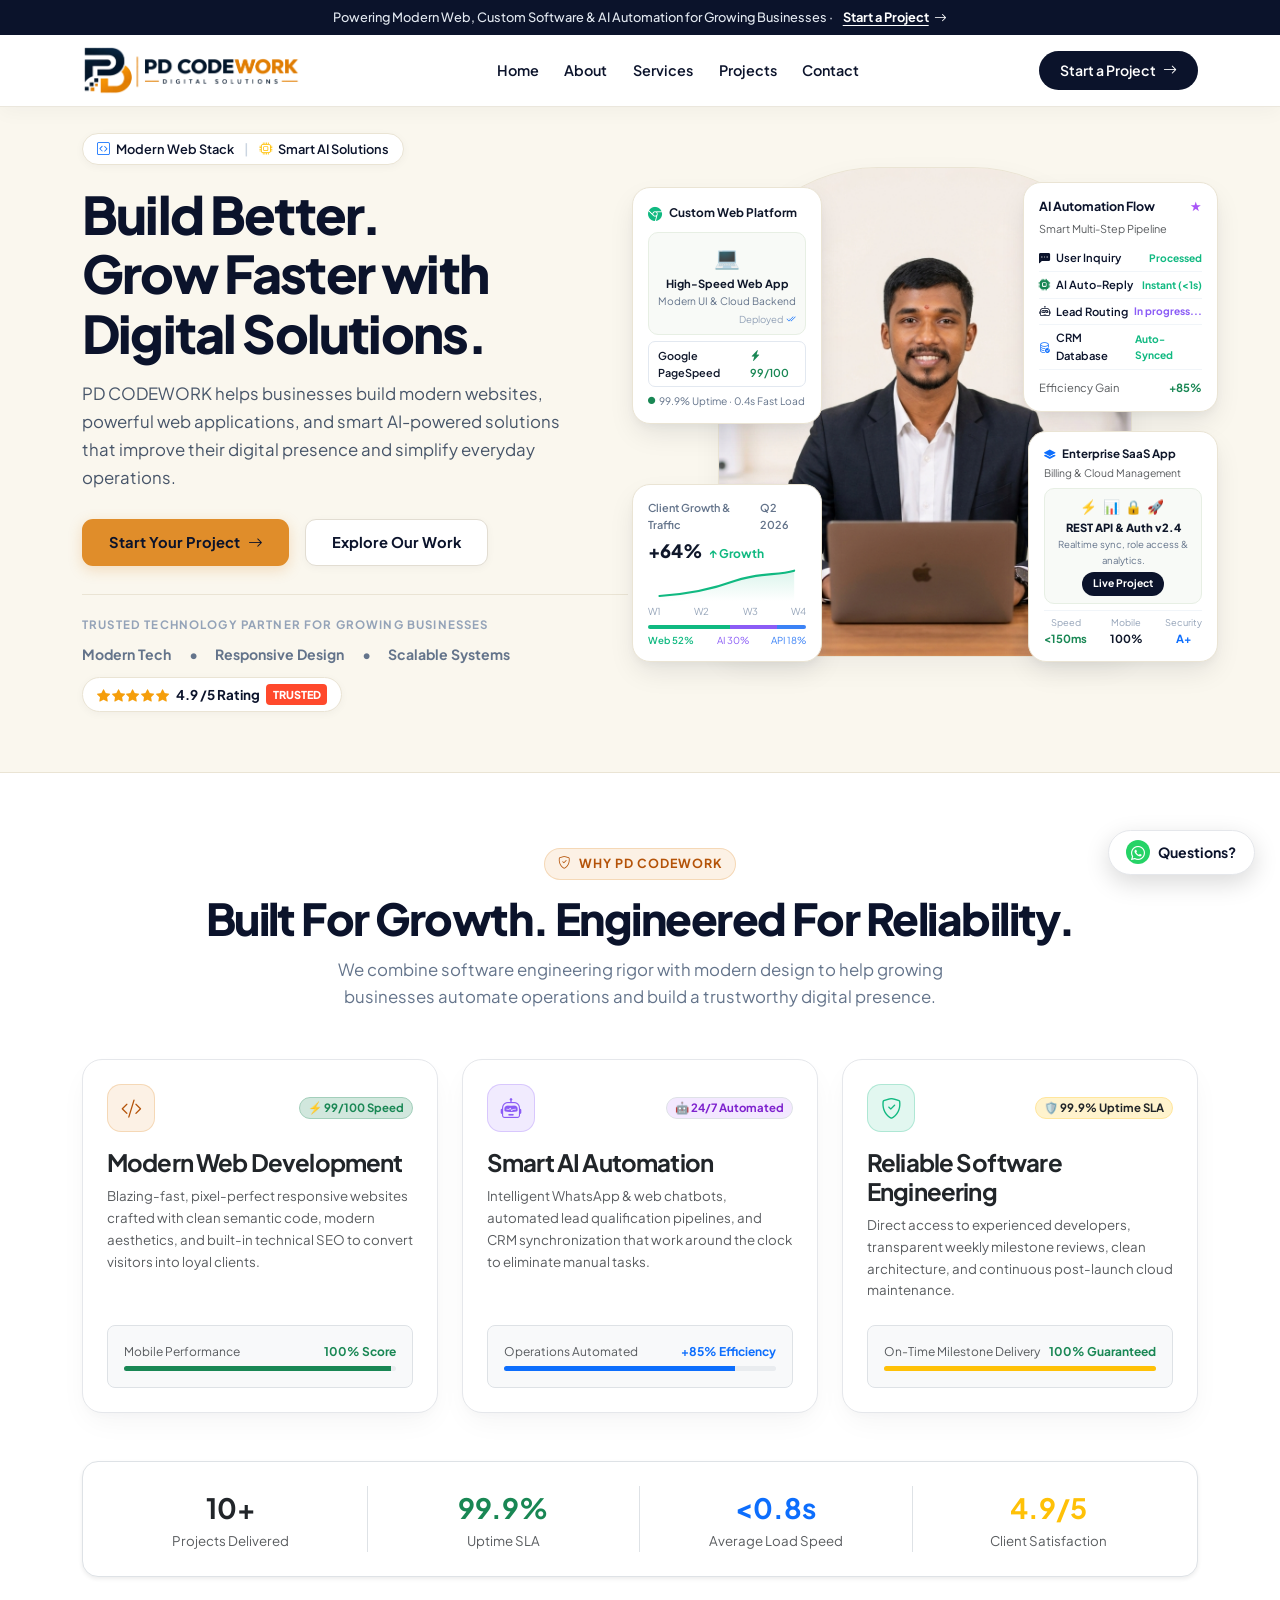
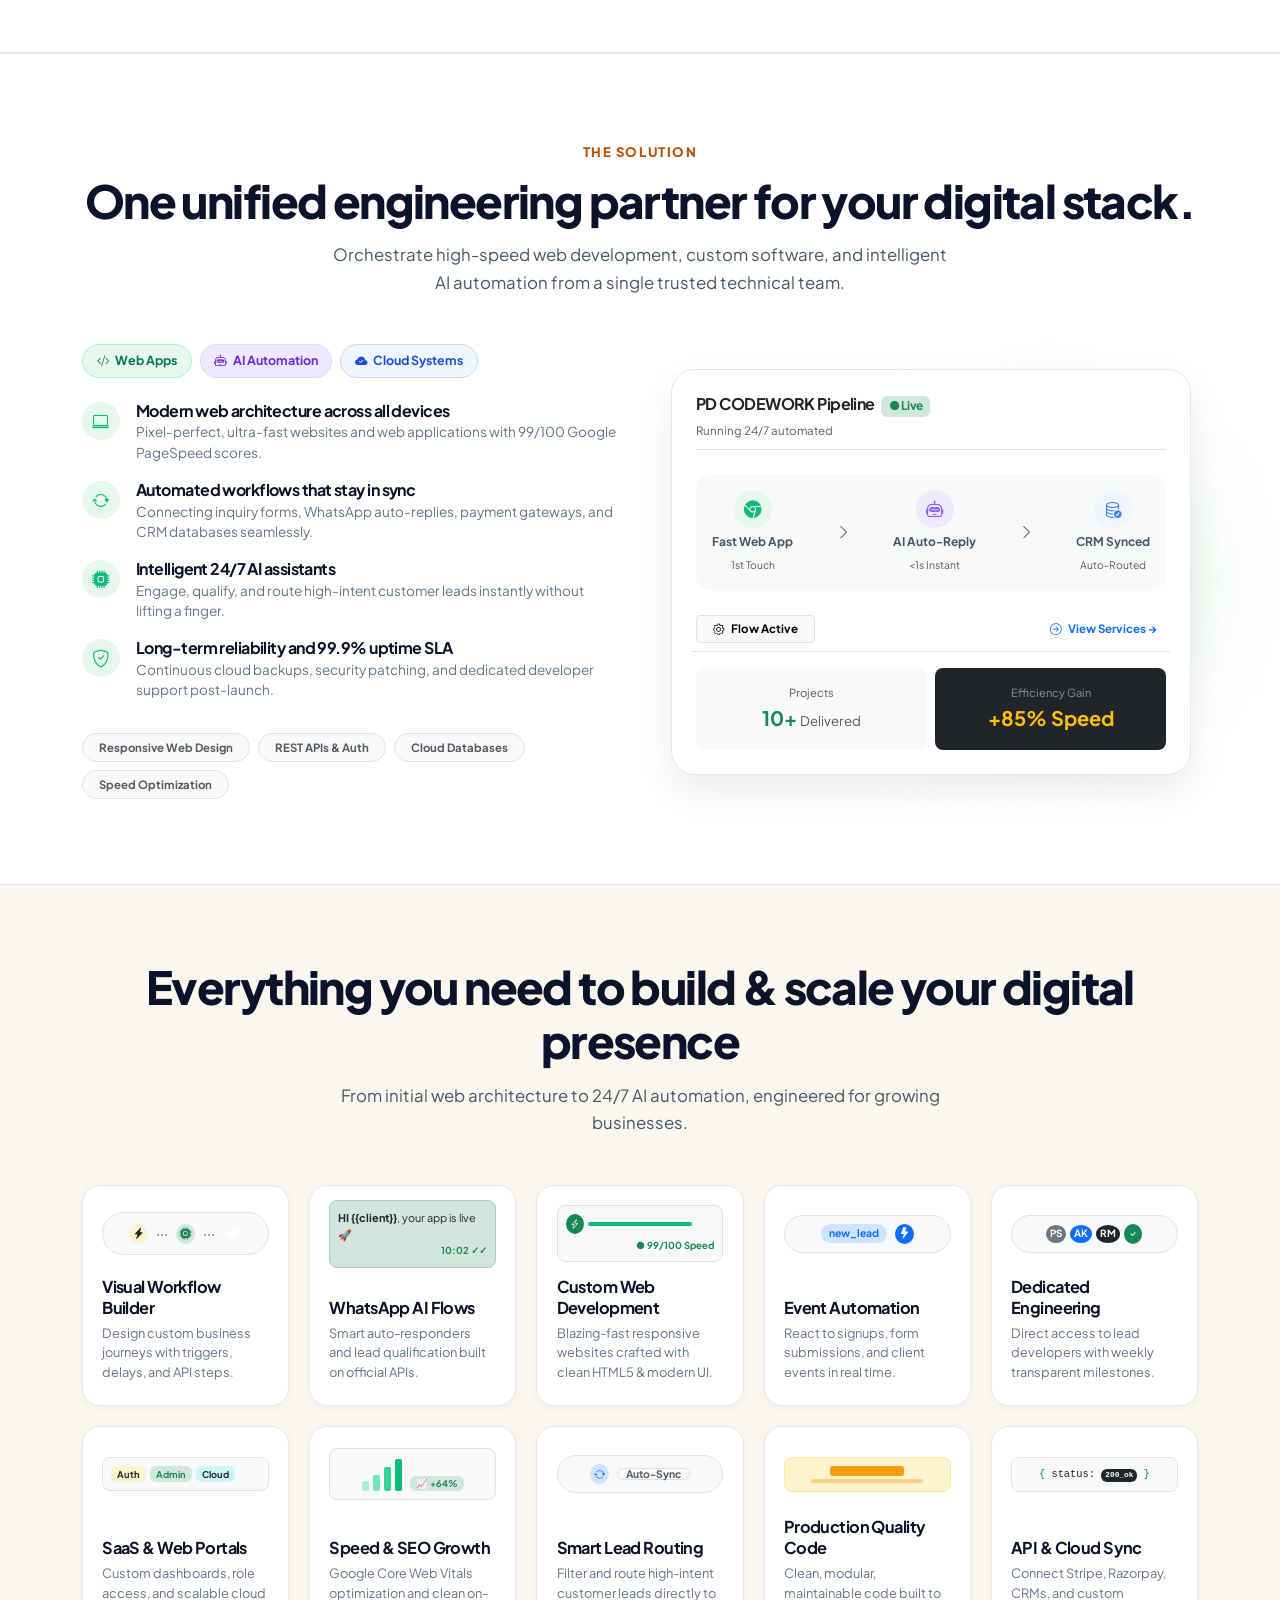
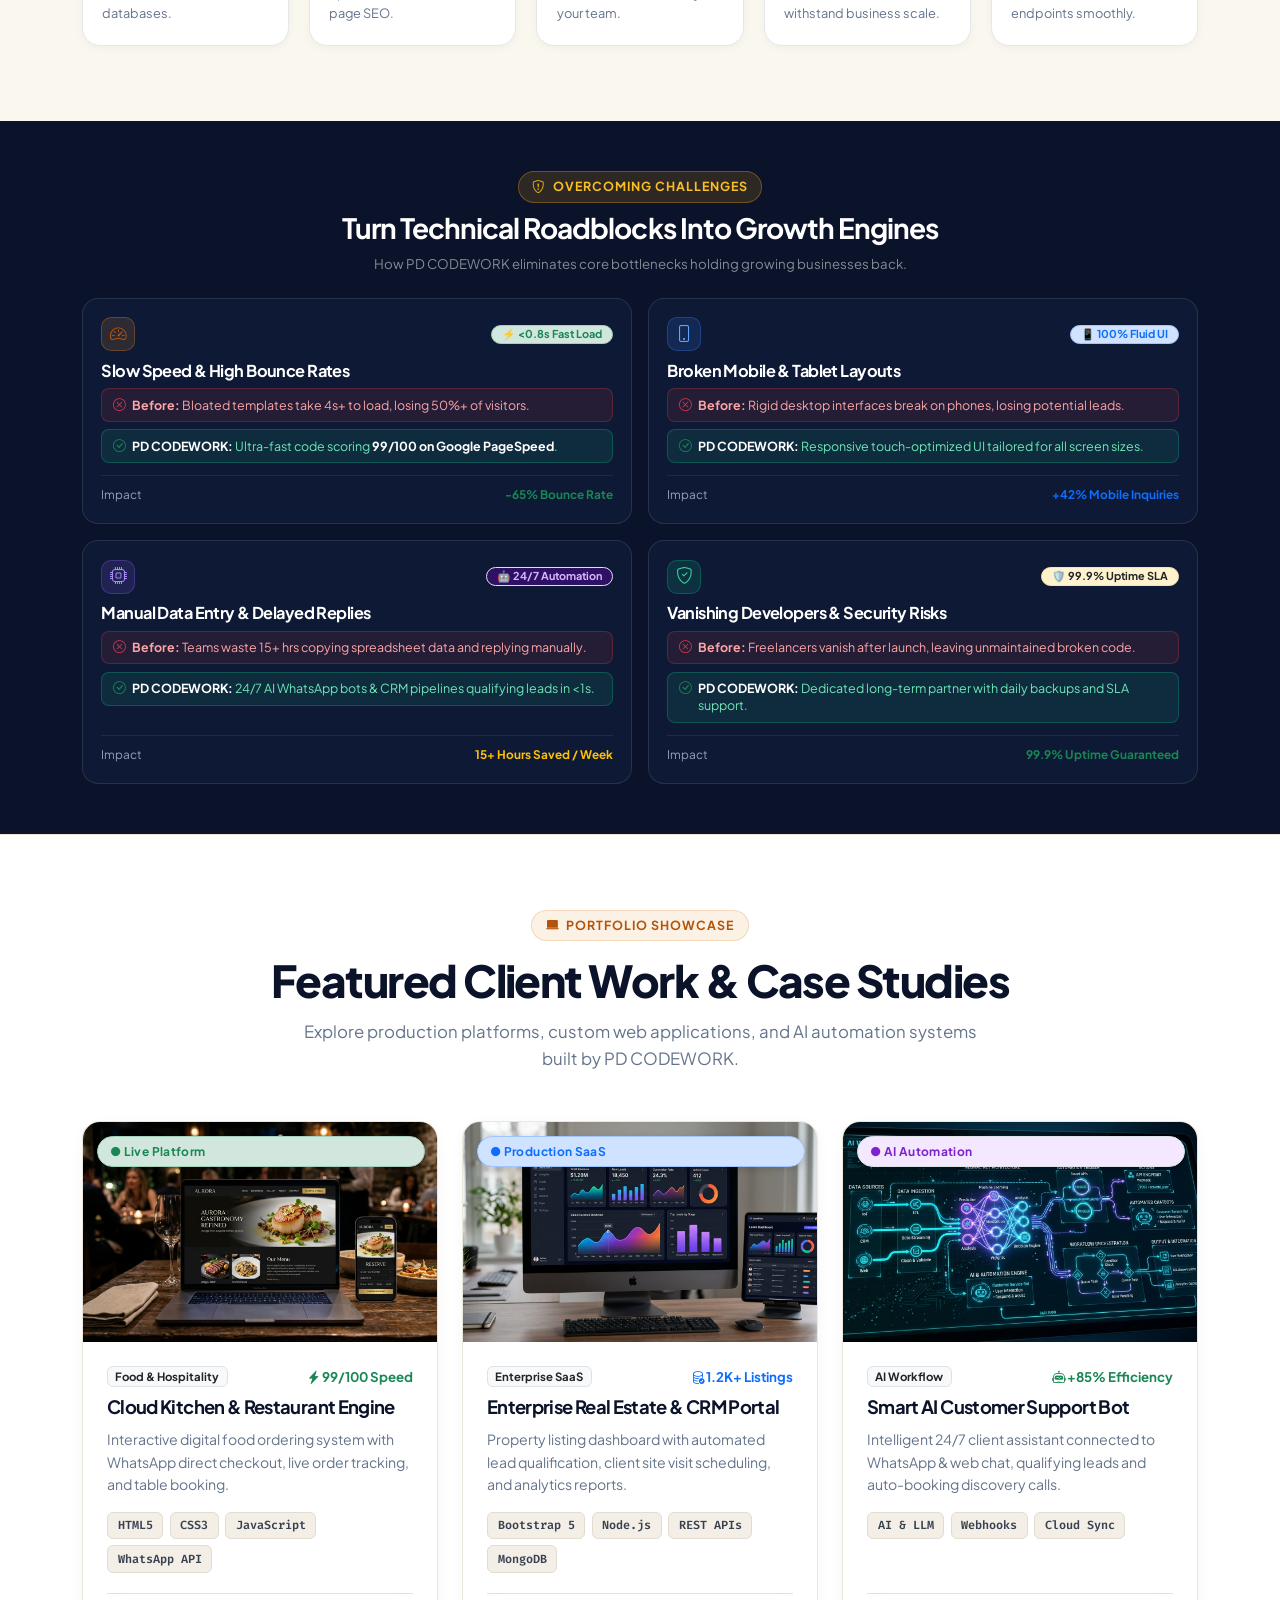
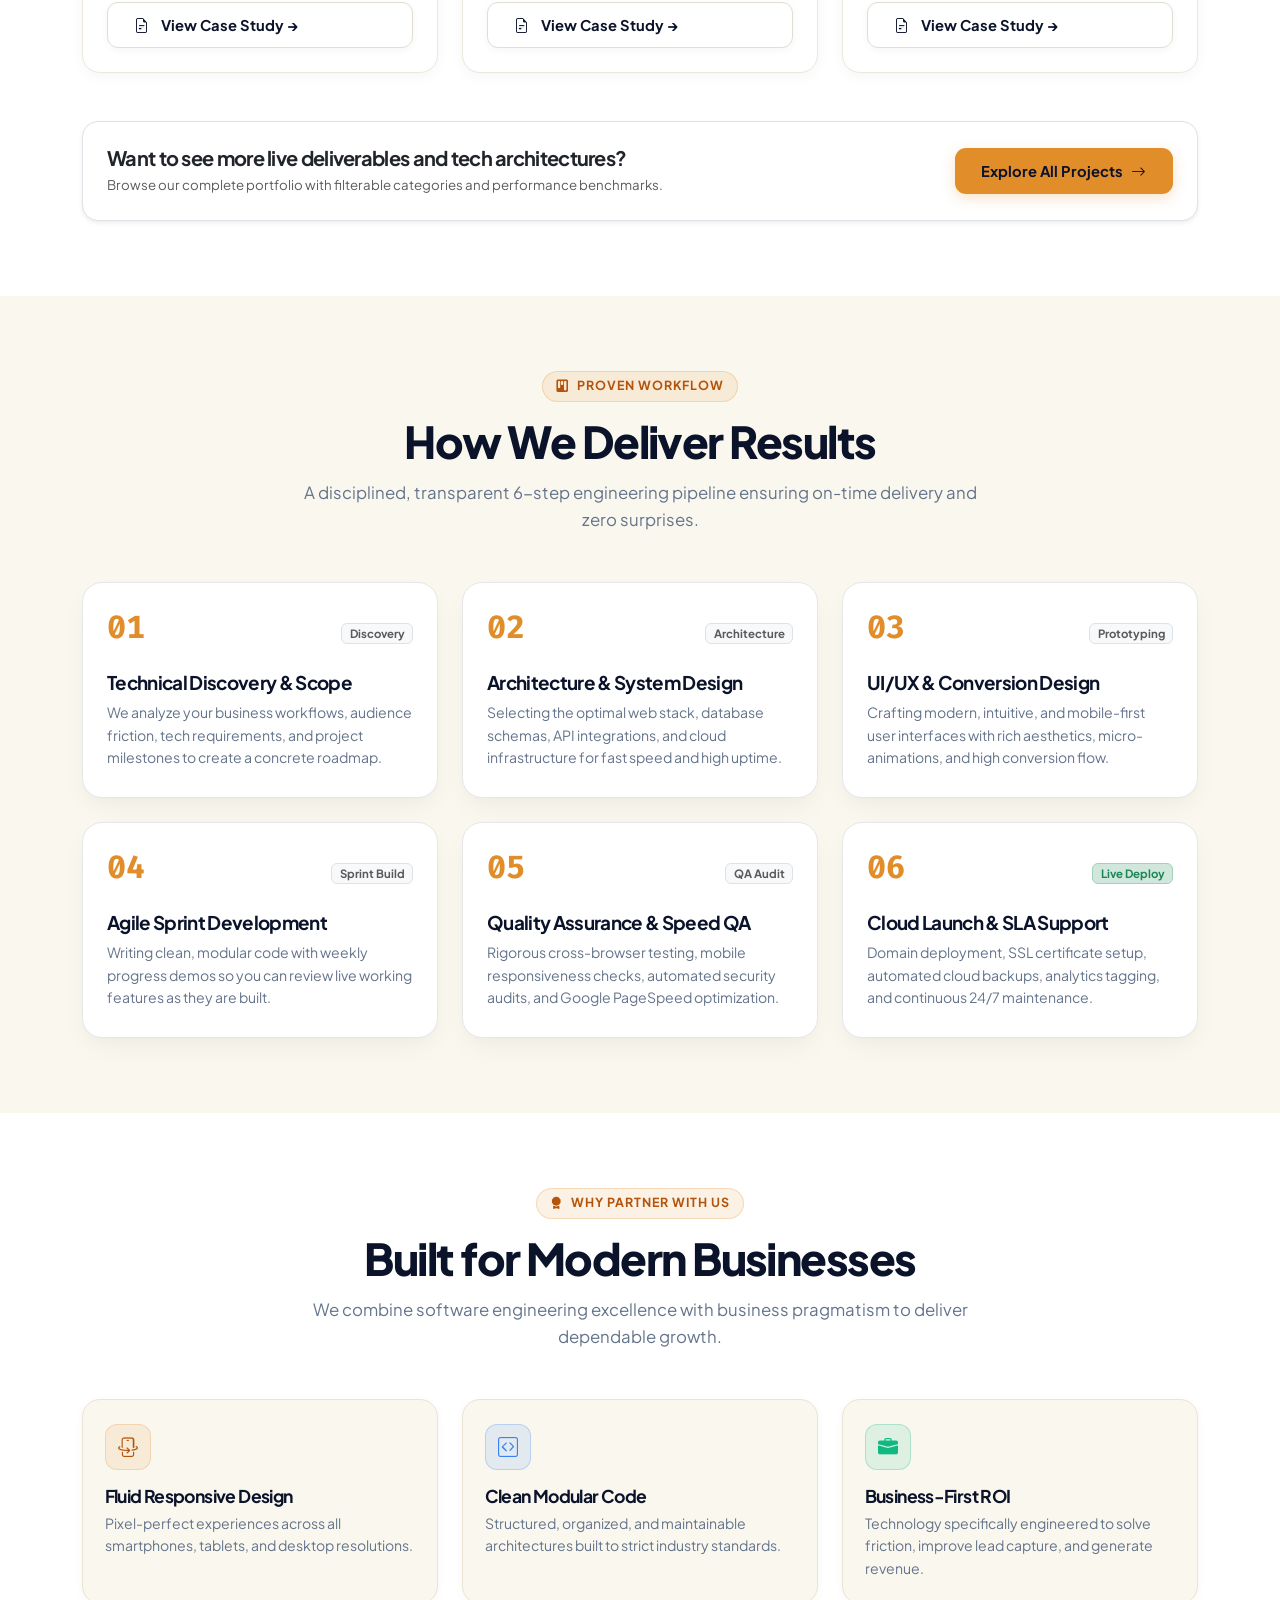
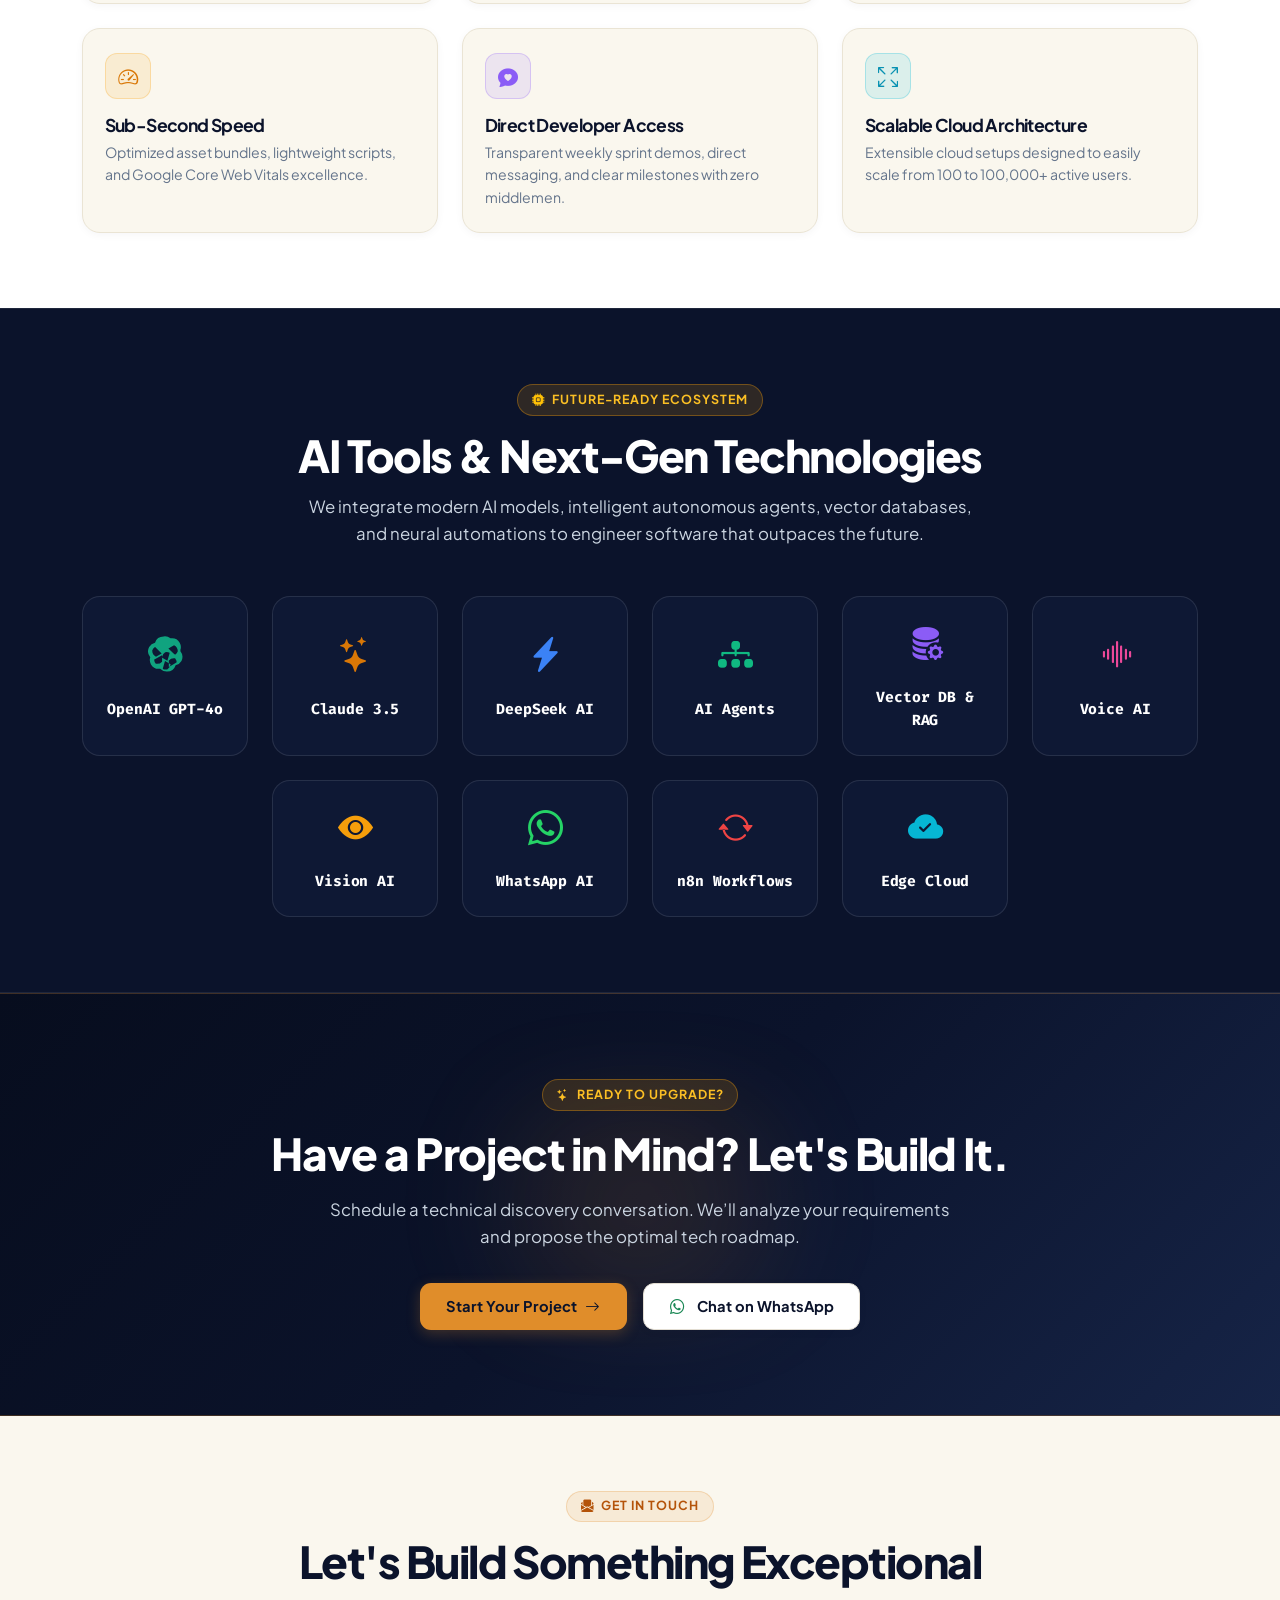
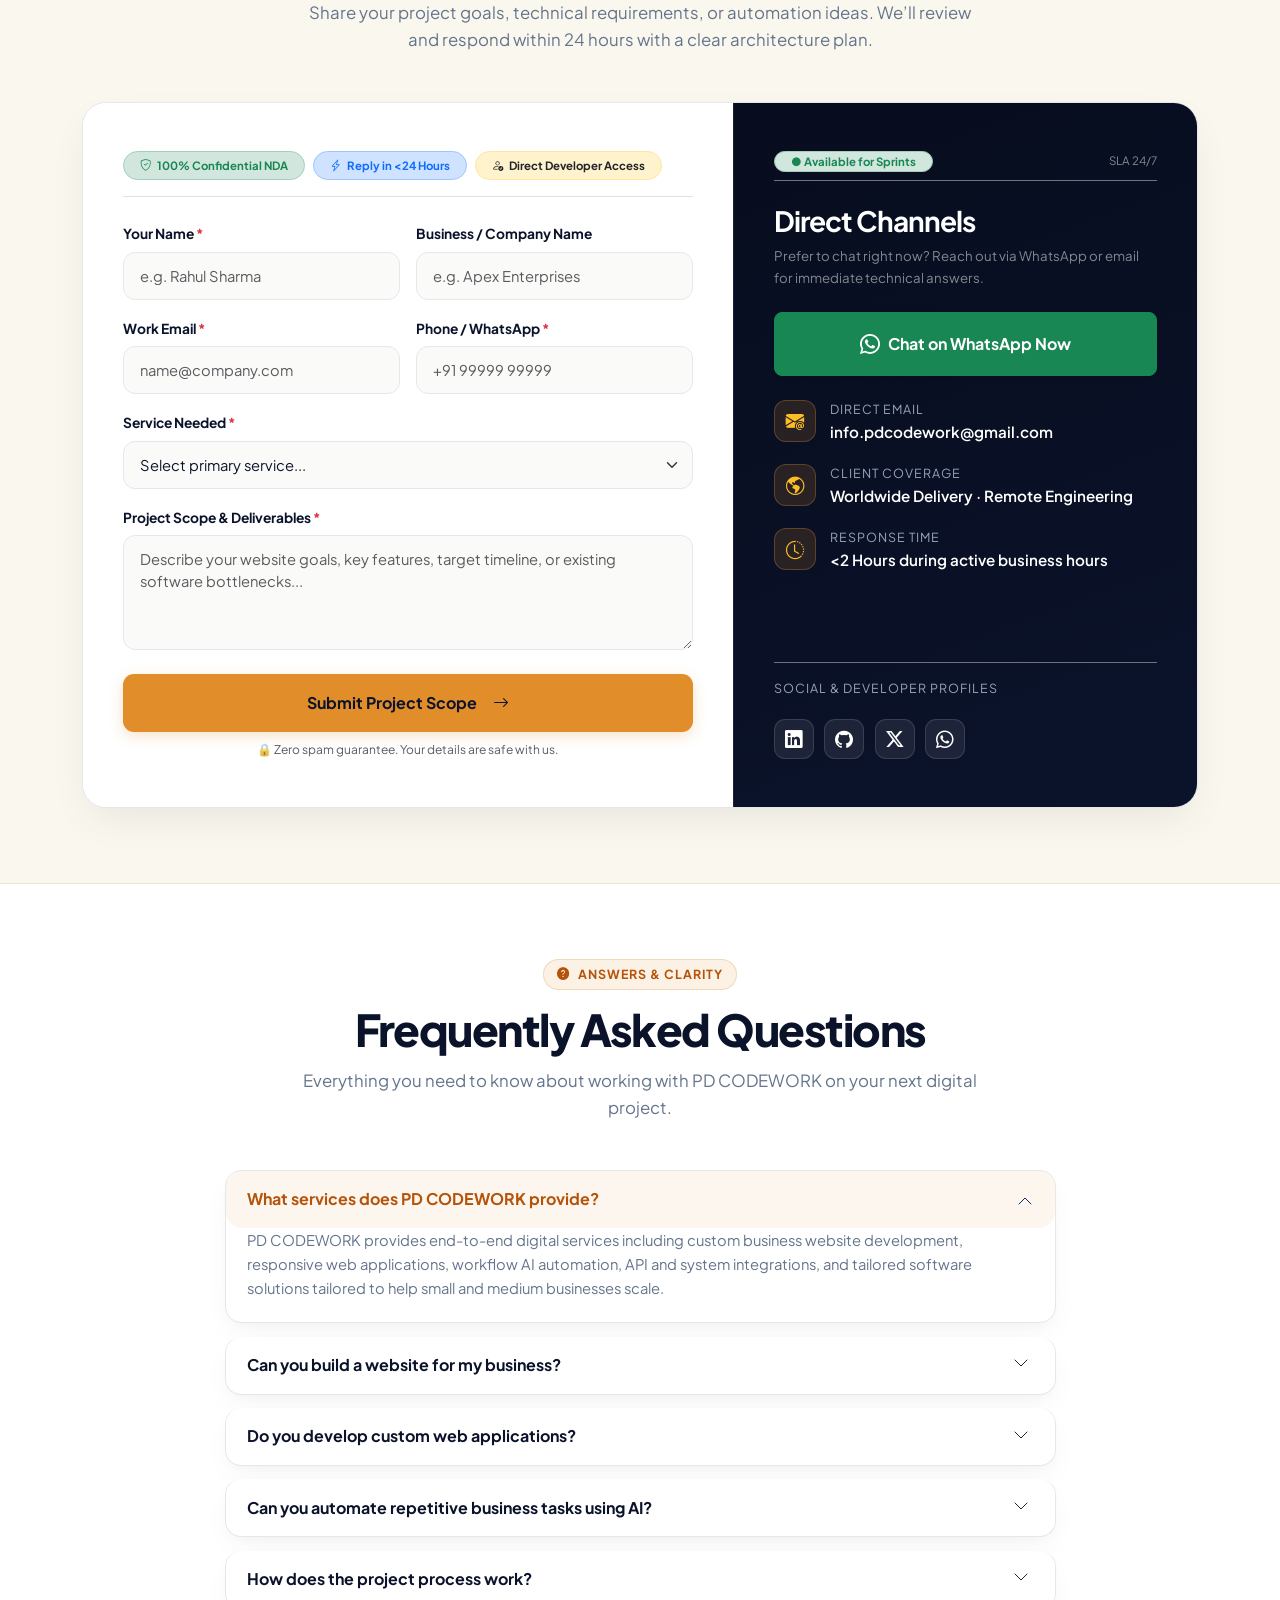
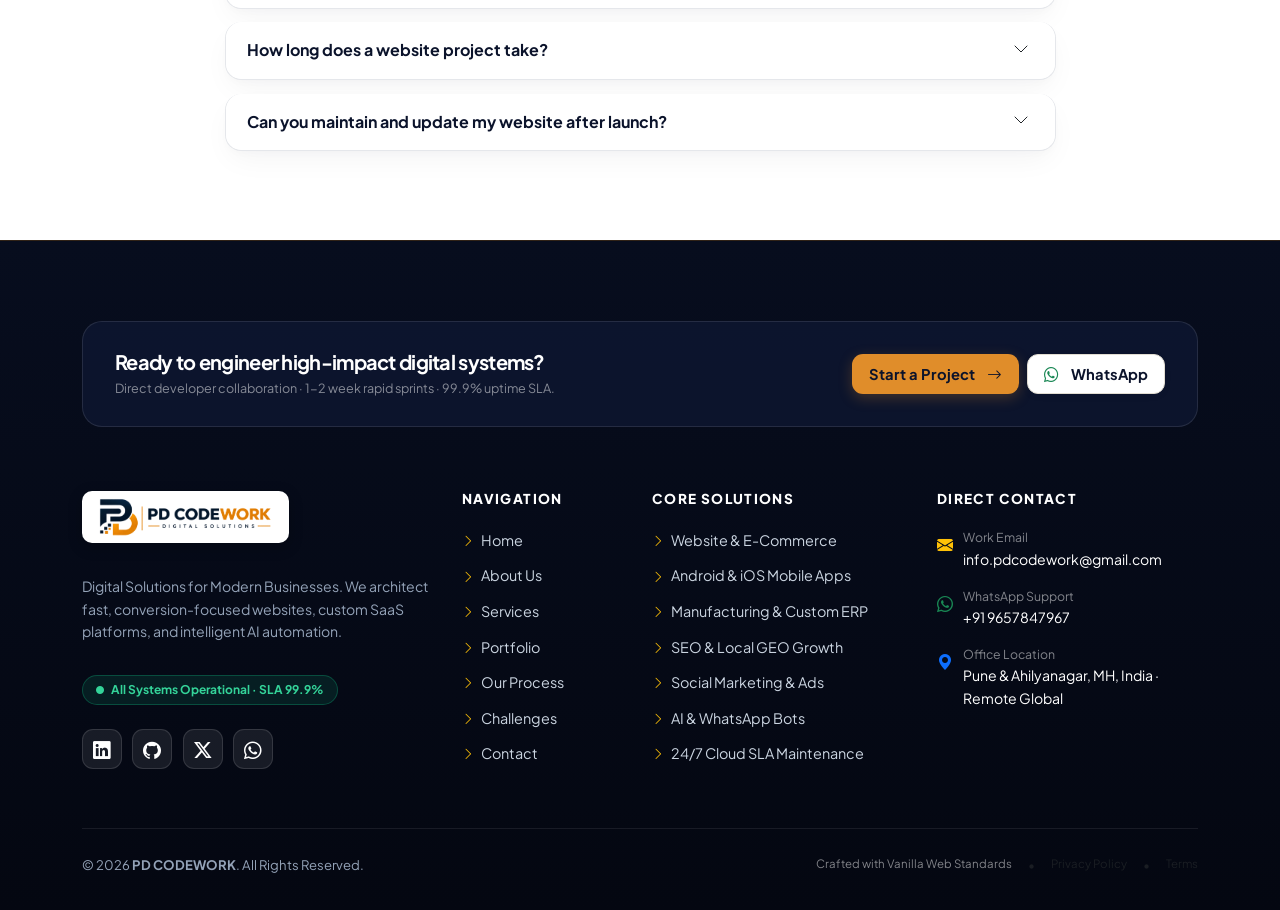
==== index.html @ f50d9f69 "PD CODEWORK - Production Ready Deployment" ====
<!DOCTYPE html>
<html lang="en">

<head>
  <meta charset="UTF-8">
  <meta name="viewport" content="width=device-width, initial-scale=1.0">
  <meta http-equiv="X-UA-Compatible" content="ie=edge">

  <!-- Primary SEO Meta Tags -->
  <title>PD CODEWORK | Web &amp; Software Agency Pune &amp; Ahilyanagar</title>
  <meta name="title" content="PD CODEWORK | Web &amp; Software Agency Pune &amp; Ahilyanagar">
  <meta name="description"
    content="PD CODEWORK delivers fast websites, mobile apps, manufacturing ERP software &amp; SEO in Pune &amp; Ahilyanagar with direct developer access and 2-Hour Response SLA.">
  <meta name="keywords"
    content="PD CODEWORK, web development company Pune, website developer Ahilyanagar, software development Pune, software developer Ahilyanagar Ahmednagar, Android app developer, iOS app development, custom ERP software India, manufacturing software solutions, e-commerce website developer, SEO ranking services Pune Ahilyanagar, local GEO business growth, social media marketing agency, AI chatbot integration, hire freelance developer Maharashtra">
  <meta name="author" content="PD CODEWORK">
  <meta name="publisher" content="PD CODEWORK">
  <meta name="robots" content="index, follow, max-image-preview:large, max-snippet:-1, max-video-preview:-1">
  <meta name="theme-color" content="#FAF7EE">
  <link rel="canonical" href="https://pdcodework.com/">

  <!-- GEO & Local Business Meta Tags -->
  <meta name="geo.region" content="IN-MH">
  <meta name="geo.placename" content="Pune &amp; Ahilyanagar, Maharashtra">
  <meta name="geo.position" content="18.5204;73.8567">
  <meta name="ICBM" content="18.5204, 73.8567">

  <!-- Open Graph / Facebook / LinkedIn Meta Tags -->
  <meta property="og:type" content="website">
  <meta property="og:locale" content="en_US">
  <meta property="og:site_name" content="PD CODEWORK — Digital Solutions">
  <meta property="og:url" content="https://pdcodework.com/">
  <meta property="og:title" content="PD CODEWORK | Software &amp; Website Development Agency Pune &amp; Ahilyanagar">
  <meta property="og:description"
    content="High-speed custom websites, Android/iOS mobile apps, manufacturing ERP software, e-commerce stores, Google SEO, and AI chatbots in Pune &amp; Ahilyanagar.">
  <meta property="og:image" content="https://pdcodework.com/images/hero-founder.png">

  <!-- Twitter Meta Tags -->
  <meta name="twitter:card" content="summary_large_image">
  <meta name="twitter:url" content="https://pdcodework.com/">
  <meta name="twitter:title" content="PD CODEWORK | Software &amp; Website Development Agency Pune &amp; Ahilyanagar">
  <meta name="twitter:description"
    content="High-speed custom websites, Android/iOS apps, manufacturing ERP, SEO &amp; AI automation in Pune &amp; Ahilyanagar. Direct developer collaboration.">
  <meta name="twitter:image" content="https://pdcodework.com/images/hero-founder.png">

  <!-- Structured Data: LocalBusiness & ProfessionalService Schema (JSON-LD) -->
  <script type="application/ld+json">
  {
    "@context": "https://schema.org",
    "@graph": [
      {
        "@type": ["ProfessionalService", "LocalBusiness"],
        "@id": "https://pdcodework.com/#organization",
        "name": "PD CODEWORK",
        "alternateName": "PD Codework Digital Solutions",
        "url": "https://pdcodework.com/",
        "logo": "https://pdcodework.com/images/favicon.png",
        "image": "https://pdcodework.com/images/hero-founder.png",
        "description": "PD CODEWORK is a premier software and web development agency providing custom websites, mobile applications, manufacturing ERP platforms, SEO, and AI automation across Pune, Ahilyanagar, and globally.",
        "telephone": "+919657847967",
        "email": "info.pdcodework@gmail.com",
        "priceRange": "$$",
        "areaServed": ["Pune", "Ahilyanagar", "Ahmednagar", "Maharashtra", "India", "Worldwide"],
        "address": {
          "@type": "PostalAddress",
          "addressLocality": "Pune & Ahilyanagar",
          "addressRegion": "Maharashtra",
          "addressCountry": "IN"
        },
        "geo": {
          "@type": "GeoCoordinates",
          "latitude": "18.5204",
          "longitude": "73.8567"
        },
        "openingHoursSpecification": [
          {
            "@type": "OpeningHoursSpecification",
            "dayOfWeek": ["Monday", "Tuesday", "Wednesday", "Thursday", "Friday", "Saturday"],
            "opens": "09:00",
            "closes": "19:00"
          }
        ],
        "hasOfferCatalog": {
          "@type": "OfferCatalog",
          "name": "Digital Solutions & Software Engineering Services",
          "itemListElement": [
            { "@type": "Offer", "itemOffered": { "@type": "Service", "name": "Custom Website & E-Commerce Development" } },
            { "@type": "Offer", "itemOffered": { "@type": "Service", "name": "Android & iOS Mobile App Development" } },
            { "@type": "Offer", "itemOffered": { "@type": "Service", "name": "Manufacturing & Custom ERP Software" } },
            { "@type": "Offer", "itemOffered": { "@type": "Service", "name": "SEO & Local GEO Business Growth" } },
            { "@type": "Offer", "itemOffered": { "@type": "Service", "name": "Social Media Marketing & Ad Funnels" } },
            { "@type": "Offer", "itemOffered": { "@type": "Service", "name": "AI Chatbots & Workflow Automation" } },
            { "@type": "Offer", "itemOffered": { "@type": "Service", "name": "24/7 Cloud Support & SLA Maintenance" } }
          ]
        }
      },
      {
        "@type": "WebSite",
        "@id": "https://pdcodework.com/#website",
        "url": "https://pdcodework.com/",
        "name": "PD CODEWORK",
        "publisher": { "@id": "https://pdcodework.com/#organization" }
      },
      {
        "@type": "FAQPage",
        "mainEntity": [
          {
            "@type": "Question",
            "name": "How quickly can PD CODEWORK start our development project?",
            "acceptedAnswer": {
              "@type": "Answer",
              "text": "We begin discovery and sprint architecture within 24 to 48 hours of consultation. Core MVPs and websites are delivered in rapid 1 to 2-week agile sprints."
            }
          },
          {
            "@type": "Question",
            "name": "Do we get full 100% intellectual property (IP) and source code ownership?",
            "acceptedAnswer": {
              "@type": "Answer",
              "text": "Yes, upon project completion and final handover, 100% of the repository, source code, design assets, and database architecture belong strictly to you."
            }
          },
          {
            "@type": "Question",
            "name": "Do you build custom manufacturing software and ERP systems?",
            "acceptedAnswer": {
              "@type": "Answer",
              "text": "Yes, we engineer bespoke factory ERP systems with real-time inventory tracking, GST invoice billing, machine scheduling, and revenue analytics."
            }
          }
        ]
      }
    ]
  }
  </script>

  <!-- Favicon -->
  <link rel="icon" type="image/png" sizes="32x32" href="images/favicon-32x32.png">
  <link rel="icon" type="image/png" href="images/favicon.png">
  <link rel="apple-touch-icon" href="images/favicon.png">

  <!-- Bootstrap 5.3 CSS -->
  <link href="https://cdn.jsdelivr.net/npm/bootstrap@5.3.3/dist/css/bootstrap.min.css" rel="stylesheet"
    integrity="sha384-QWTKZyjpPEjISv5WaRU9OFeRpok6YctnYmDr5pNlyT2bRjXh0JMhjY6hW+ALEwIH" crossorigin="anonymous">

  <!-- Bootstrap Icons -->
  <link rel="stylesheet" href="https://cdn.jsdelivr.net/npm/bootstrap-icons@1.11.3/font/bootstrap-icons.min.css">

  <!-- Font Awesome 6 -->
  <link rel="stylesheet" href="https://cdnjs.cloudflare.com/ajax/libs/font-awesome/6.5.2/css/all.min.css">

  <!-- Custom Stylesheet (CampaignHQ Theme) -->
  <link rel="stylesheet" href="css/style.css">
</head>

<body data-bs-spy="scroll" data-bs-target="#mainNav" data-bs-offset="120" tabindex="0">

  <!-- =========================================================================
       1. FIXED SITE HEADER (Announcement Bar + Main Navbar)
       ========================================================================= -->
  <header class="site-header-fixed">
    <!-- Top Announcement Bar (CampaignHQ Style) -->
    <div class="top-announcement-bar">
      <div class="container d-flex align-items-center justify-content-center">
        <span>
          Powering Modern Web, Custom Software &amp; AI Automation for Growing Businesses ·
          <a href="#contact">Start a Project <i class="bi bi-arrow-right"></i></a>
        </span>
      </div>
    </div>

    <!-- Navbar (Crisp White Background with Slate Logo & Dark Pill CTA) -->
    <nav class="navbar navbar-expand-lg main-navbar" id="mainNav">
      <div class="container">
        <!-- Logo -->
        <a class="navbar-brand" href="#home">
          <img src="images/logo.png" alt="PD CODEWORK — Digital Solutions" class="site-logo-img" width="195"
            height="50">
        </a>

        <!-- Mobile Hamburger Toggle -->
        <button class="navbar-toggler" type="button" data-bs-toggle="collapse" data-bs-target="#navbarContent"
          aria-controls="navbarContent" aria-expanded="false" aria-label="Toggle navigation">
          <span class="navbar-toggler-icon"></span>
        </button>

        <!-- Navigation Links -->
        <div class="collapse navbar-collapse" id="navbarContent">
          <ul class="navbar-nav mx-auto mb-2 mb-lg-0">
            <li class="nav-item">
              <a class="nav-link active" href="index.html">Home</a>
            </li>
            <li class="nav-item">
              <a class="nav-link" href="about.html">About</a>
            </li>
            <li class="nav-item">
              <a class="nav-link" href="services.html">Services</a>
            </li>
            <li class="nav-item">
              <a class="nav-link" href="projects.html">Projects</a>
            </li>
            <li class="nav-item">
              <a class="nav-link" href="contact.html">Contact</a>
            </li>
          </ul>

          <!-- Right Action CTA -->
          <div class="d-flex align-items-center gap-2">
            <a href="contact.html" class="btn btn-nav-dark">
              Start a Project <i class="bi bi-arrow-right"></i>
            </a>
          </div>
        </div>
      </div>
    </nav>
  </header>

  <!-- =========================================================================
       3. HERO SECTION (Exact CampaignHQ Layout & Composite Floating Showcase)
       ========================================================================= -->
  <section class="hero-section-campaign" id="home">
    <div class="container">
      <div class="row align-items-center g-4">

        <!-- Left Text Column -->
        <div class="col-lg-6 reveal-item">
          <!-- Partner Pills -->
          <div class="hero-partner-pills">
            <span><i class="bi bi-code-square text-primary me-1"></i> Modern Web Stack</span>
            <span class="hero-partner-divider">|</span>
            <span><i class="bi bi-cpu text-warning me-1"></i> Smart AI Solutions</span>
          </div>

          <!-- Headline -->
          <h1 class="hero-title-campaign">
            Build Better.<br>
            Grow Faster with<br>
            Digital Solutions.
          </h1>

          <!-- Supporting Text -->
          <p class="hero-subtitle-campaign">
            PD CODEWORK helps businesses build modern websites, powerful web applications, and smart AI-powered
            solutions that improve their digital presence and simplify everyday operations.
          </p>

          <!-- Action Buttons -->
          <div class="d-flex flex-wrap gap-3">
            <a href="#contact" class="btn btn-campaign-amber">
              Start Your Project <i class="bi bi-arrow-right"></i>
            </a>
            <a href="#projects" class="btn btn-campaign-white">
              Explore Our Work
            </a>
          </div>

          <!-- Social Proof & Rating Bar -->
          <div class="hero-social-proof">
            <p class="social-proof-kicker">TRUSTED TECHNOLOGY PARTNER FOR GROWING BUSINESSES</p>
            <div class="proof-brands-row">
              <span>Modern Tech</span>
              <span>•</span>
              <span>Responsive Design</span>
              <span>•</span>
              <span>Scalable Systems</span>
            </div>
            <div>
              <div class="g2-rating-badge">
                <span class="g2-stars">
                  <i class="bi bi-star-fill"></i>
                  <i class="bi bi-star-fill"></i>
                  <i class="bi bi-star-fill"></i>
                  <i class="bi bi-star-fill"></i>
                  <i class="bi bi-star-fill"></i>
                </span>
                <span>4.9 /5 Rating</span>
                <span class="g2-pill">TRUSTED</span>
              </div>
            </div>
          </div>
        </div>

        <!-- Right Composite Graphic Column (Exact CampaignHQ Layout with Software Engineering Projects) -->
        <div class="col-lg-6 reveal-item delay-2">
          <div class="hero-composite-wrap">

            <!-- Floating Card 1: Top-Left (Custom Web Platform Project) -->
            <div class="hero-float-card-1 d-none d-md-block">
              <div class="card-channel-header">
                <i class="bi bi-browser-chrome"></i> <span>Custom Web Platform</span>
              </div>
              <div class="chat-product-box">
                <span class="chat-product-icon">💻</span>
                <p class="chat-bubble-title">High-Speed Web App</p>
                <p class="chat-bubble-sub">Modern UI & Cloud Backend</p>
                <div class="chat-time-tag">Deployed <i class="bi bi-check2-all text-primary"></i></div>
              </div>
              <div class="chat-action-btn-mock">
                <span>Google PageSpeed</span>
                <span class="text-success"><i class="bi bi-lightning-charge-fill"></i> 99/100</span>
              </div>
              <div class="chat-open-stat">
                <i class="bi bi-circle-fill text-success" style="font-size: 0.45rem;"></i>
                <span>99.9% Uptime · 0.4s Fast Load</span>
              </div>
            </div>

            <!-- Floating Card 2: Top-Right (AI Automation Flow) -->
            <div class="hero-float-card-2 d-none d-md-block">
              <div class="flow-title">
                <span>AI Automation Flow</span>
                <span style="color: #A855F7;">★</span>
              </div>
              <div class="text-muted small mb-2" style="font-size: 0.68rem; margin-top: -4px;">Smart Multi-Step Pipeline
              </div>
              <div class="flow-step">
                <span class="flow-step-name"><i class="bi bi-chat-left-dots-fill text-purple"></i> User Inquiry</span>
                <span class="flow-badge-completed">Processed</span>
              </div>
              <div class="flow-step">
                <span class="flow-step-name"><i class="bi bi-cpu-fill text-success"></i> AI Auto-Reply</span>
                <span class="flow-badge-completed">Instant (&lt;1s)</span>
              </div>
              <div class="flow-step">
                <span class="flow-step-name"><i class="bi bi-robot text-emerald"></i> Lead Routing</span>
                <span class="flow-badge-progress">In progress...</span>
              </div>
              <div class="flow-step">
                <span class="flow-step-name"><i class="bi bi-database-check text-primary"></i> CRM Database</span>
                <span class="flow-badge-completed">Auto-Synced</span>
              </div>
              <div class="flow-bottom-rate">
                <span class="text-muted">Efficiency Gain</span>
                <span class="fw-bold text-success">+85%</span>
              </div>
            </div>

            <!-- Center Arch with Founder / Tech Lead Visual -->
            <div class="hero-center-arch-frame">
              <img src="images/hero-founder.png" alt="PD CODEWORK Founder & Software Solutions Lead" width="450"
                height="485" loading="eager">
            </div>

            <!-- Floating Card 3: Bottom-Left (Client Growth & Traffic Chart) -->
            <div class="hero-float-card-3 d-none d-md-block">
              <div class="metric-header-row">
                <span>Client Growth & Traffic</span>
                <span>Q2 2026</span>
              </div>
              <div class="metric-big-val">
                +64% <span class="metric-green-pill">↑ Growth</span>
              </div>
              <!-- Clean SVG Trend Curve Chart -->
              <svg class="metric-chart-svg" viewBox="0 0 160 38" fill="none" xmlns="http://www.w3.org/2000/svg">
                <path d="M0 32 C35 30, 60 25, 90 14 C120 4, 140 8, 160 2" stroke="#10B981" stroke-width="2.5"
                  stroke-linecap="round" />
                <path d="M0 32 C35 30, 60 25, 90 14 C120 4, 140 8, 160 2 V38 H0 Z" fill="url(#chartGreenGrad)"
                  opacity="0.15" />
                <defs>
                  <linearGradient id="chartGreenGrad" x1="0" y1="0" x2="0" y2="1">
                    <stop offset="0%" stop-color="#10B981" />
                    <stop offset="100%" stop-color="#10B981" stop-opacity="0" />
                  </linearGradient>
                </defs>
              </svg>
              <div class="chart-axis-labels">
                <span>W1</span>
                <span>W2</span>
                <span>W3</span>
                <span>W4</span>
              </div>
              <div class="channel-bar-legend">
                <div class="channel-bar-wa" style="width: 52%; background-color: #10B981;"></div>
                <div class="channel-bar-email" style="width: 30%; background-color: #8B5CF6;"></div>
                <div class="channel-bar-sms" style="width: 18%; background-color: #3B82F6;"></div>
              </div>
              <div class="channel-tags-text">
                <span style="color: #10B981; font-weight: 600;">Web 52%</span>
                <span style="color: #8B5CF6;">AI 30%</span>
                <span style="color: #3B82F6;">API 18%</span>
              </div>
            </div>

            <!-- Floating Card 4: Bottom-Right (Enterprise SaaS / Software Project) -->
            <div class="hero-float-card-4 d-none d-md-block">
              <div class="freshcart-header">
                <i class="bi bi-layers-fill text-primary"></i> <span>Enterprise SaaS App</span>
              </div>
              <div class="text-muted small" style="font-size: 0.65rem; margin-top: -4px; margin-bottom: 0.35rem;">
                Billing &amp; Cloud Management</div>
              <div class="freshcart-content-box">
                <span class="freshcart-emojis">⚡ 📊 🔒 🚀</span>
                <p class="freshcart-promo-title">REST API &amp; Auth v2.4</p>
                <p class="freshcart-promo-sub">Realtime sync, role access &amp; analytics.</p>
                <span class="btn-shop-now-mock" style="background-color: var(--color-dark-slate);">Live Project</span>
              </div>
              <div class="freshcart-stats-row">
                <div>
                  <span class="freshcart-stat-lbl">Speed</span>
                  <span class="freshcart-stat-num text-success">&lt;150ms</span>
                </div>
                <div>
                  <span class="freshcart-stat-lbl">Mobile</span>
                  <span class="freshcart-stat-num">100%</span>
                </div>
                <div>
                  <span class="freshcart-stat-lbl">Security</span>
                  <span class="freshcart-stat-num text-primary">A+</span>
                </div>
              </div>
            </div>

          </div>
        </div>

      </div>
    </div>
  </section>

  <!-- =========================================================================
       4. WHY PD CODEWORK / CORE VALUE PILLARS (CampaignHQ Style Bento Grid)
       ========================================================================= -->
  <section class="about-section section-padding" id="about">
    <div class="container">

      <!-- Section Header -->
      <div class="text-center mb-5 reveal-item">
        <span class="section-tag">
          <i class="bi bi-shield-check"></i> Why PD CODEWORK
        </span>
        <h2 class="section-title">Built For Growth. Engineered For Reliability.</h2>
        <p class="section-subtitle">
          We combine software engineering rigor with modern design to help growing businesses automate operations and
          build a trustworthy digital presence.
        </p>
      </div>

      <!-- 3 Modern Feature Bento Cards -->
      <div class="row g-4 mb-5">

        <!-- Card 1: Modern Web Stack -->
        <div class="col-lg-4 col-md-6 reveal-item delay-1">
          <div class="service-card h-100 p-4">
            <div>
              <div class="d-flex justify-content-between align-items-center mb-3">
                <div class="service-icon-wrap" style="width: 48px; height: 48px; font-size: 1.3rem;">
                  <i class="bi bi-code-slash"></i>
                </div>
                <span
                  class="badge bg-success-subtle text-success border border-success-subtle px-2 py-1 rounded-pill small fw-bold">
                  ⚡ 99/100 Speed
                </span>
              </div>
              <h3 class="h4 fw-bold text-dark mb-2">Modern Web Development</h3>
              <p class="text-muted small mb-4" style="line-height: 1.65;">
                Blazing-fast, pixel-perfect responsive websites crafted with clean semantic code, modern aesthetics, and
                built-in technical SEO to convert visitors into loyal clients.
              </p>
            </div>
            <div class="p-3 bg-light rounded-3 border">
              <div class="d-flex justify-content-between text-muted small mb-1" style="font-size: 0.75rem;">
                <span>Mobile Performance</span>
                <span class="text-success fw-bold">100% Score</span>
              </div>
              <div class="progress" style="height: 5px;">
                <div class="progress-bar bg-success" style="width: 98%"></div>
              </div>
            </div>
          </div>
        </div>

        <!-- Card 2: AI Automation -->
        <div class="col-lg-4 col-md-6 reveal-item delay-2">
          <div class="service-card h-100 p-4">
            <div>
              <div class="d-flex justify-content-between align-items-center mb-3">
                <div class="service-icon-wrap"
                  style="width: 48px; height: 48px; font-size: 1.3rem; background-color: rgba(139, 92, 246, 0.12); color: #8B5CF6; border-color: rgba(139, 92, 246, 0.25);">
                  <i class="bi bi-robot"></i>
                </div>
                <span
                  class="badge bg-purple-subtle text-purple border border-purple-subtle px-2 py-1 rounded-pill small fw-bold"
                  style="background-color: #F3E8FF; color: #7E22CE;">
                  🤖 24/7 Automated
                </span>
              </div>
              <h3 class="h4 fw-bold text-dark mb-2">Smart AI Automation</h3>
              <p class="text-muted small mb-4" style="line-height: 1.65;">
                Intelligent WhatsApp &amp; web chatbots, automated lead qualification pipelines, and CRM synchronization
                that work around the clock to eliminate manual tasks.
              </p>
            </div>
            <div class="p-3 bg-light rounded-3 border">
              <div class="d-flex justify-content-between text-muted small mb-1" style="font-size: 0.75rem;">
                <span>Operations Automated</span>
                <span class="text-primary fw-bold">+85% Efficiency</span>
              </div>
              <div class="progress" style="height: 5px;">
                <div class="progress-bar bg-primary" style="width: 85%"></div>
              </div>
            </div>
          </div>
        </div>

        <!-- Card 3: Reliable Delivery -->
        <div class="col-lg-4 col-md-6 reveal-item delay-3">
          <div class="service-card h-100 p-4">
            <div>
              <div class="d-flex justify-content-between align-items-center mb-3">
                <div class="service-icon-wrap"
                  style="width: 48px; height: 48px; font-size: 1.3rem; background-color: rgba(16, 185, 129, 0.12); color: #10B981; border-color: rgba(16, 185, 129, 0.25);">
                  <i class="bi bi-shield-check"></i>
                </div>
                <span
                  class="badge bg-warning-subtle text-dark border border-warning-subtle px-2 py-1 rounded-pill small fw-bold">
                  🛡️ 99.9% Uptime SLA
                </span>
              </div>
              <h3 class="h4 fw-bold text-dark mb-2">Reliable Software Engineering</h3>
              <p class="text-muted small mb-4" style="line-height: 1.65;">
                Direct access to experienced developers, transparent weekly milestone reviews, clean architecture, and
                continuous post-launch cloud maintenance.
              </p>
            </div>
            <div class="p-3 bg-light rounded-3 border">
              <div class="d-flex justify-content-between text-muted small mb-1" style="font-size: 0.75rem;">
                <span>On-Time Milestone Delivery</span>
                <span class="text-success fw-bold">100% Guaranteed</span>
              </div>
              <div class="progress" style="height: 5px;">
                <div class="progress-bar bg-warning" style="width: 100%"></div>
              </div>
            </div>
          </div>
        </div>

      </div>

      <!-- Trust Numbers Bar -->
      <div class="p-4 bg-white rounded-4 border shadow-sm reveal-item">
        <div class="row g-4 text-center">
          <div class="col-6 col-md-3 border-end">
            <div class="fs-3 fw-bold text-dark">10+</div>
            <div class="text-muted small">Projects Delivered</div>
          </div>
          <div class="col-6 col-md-3 border-end">
            <div class="fs-3 fw-bold text-success">99.9%</div>
            <div class="text-muted small">Uptime SLA</div>
          </div>
          <div class="col-6 col-md-3 border-end">
            <div class="fs-3 fw-bold text-primary">&lt;0.8s</div>
            <div class="text-muted small">Average Load Speed</div>
          </div>
          <div class="col-6 col-md-3">
            <div class="fs-3 fw-bold text-warning">4.9/5</div>
            <div class="text-muted small">Client Satisfaction</div>
          </div>
        </div>
      </div>

    </div>
  </section>

  <!-- =========================================================================
       5. THE SOLUTION (PD CODEWORK Split Section in CampaignHQ Layout)
       ========================================================================= -->
  <section class="campaign-split-section bg-white border-top border-bottom" id="services">
    <div class="container">

      <!-- Section Header -->
      <div class="text-center mb-5 reveal-item">
        <span class="campaign-tag-kicker">THE SOLUTION</span>
        <h2 class="campaign-headline-bold">One unified engineering partner for your digital stack.</h2>
        <p class="campaign-subheadline">
          Orchestrate high-speed web development, custom software, and intelligent AI automation from a single trusted
          technical team.
        </p>
      </div>

      <div class="row align-items-center g-5">

        <!-- Left Content Column -->
        <div class="col-lg-6 reveal-item">
          <!-- Channel / Stack Pills -->
          <div class="campaign-pill-bar">
            <span class="campaign-chip chip-wa"><i class="bi bi-code-slash"></i> Web Apps</span>
            <span class="campaign-chip chip-email"><i class="bi bi-robot"></i> AI Automation</span>
            <span class="campaign-chip chip-crm"><i class="bi bi-cloud-check-fill"></i> Cloud Systems</span>
          </div>

          <!-- Solution Points List -->
          <div class="campaign-points-list">
            <div class="campaign-point-item">
              <div class="point-dot-icon icon-solution"><i class="bi bi-laptop"></i></div>
              <div>
                <h3 class="point-heading">Modern web architecture across all devices</h3>
                <p class="point-desc">Pixel-perfect, ultra-fast websites and web applications with 99/100 Google
                  PageSpeed scores.</p>
              </div>
            </div>

            <div class="campaign-point-item">
              <div class="point-dot-icon icon-solution"><i class="bi bi-arrow-repeat"></i></div>
              <div>
                <h3 class="point-heading">Automated workflows that stay in sync</h3>
                <p class="point-desc">Connecting inquiry forms, WhatsApp auto-replies, payment gateways, and CRM
                  databases seamlessly.</p>
              </div>
            </div>

            <div class="campaign-point-item">
              <div class="point-dot-icon icon-solution"><i class="bi bi-cpu-fill"></i></div>
              <div>
                <h3 class="point-heading">Intelligent 24/7 AI assistants</h3>
                <p class="point-desc">Engage, qualify, and route high-intent customer leads instantly without lifting a
                  finger.</p>
              </div>
            </div>

            <div class="campaign-point-item">
              <div class="point-dot-icon icon-solution"><i class="bi bi-shield-check"></i></div>
              <div>
                <h3 class="point-heading">Long-term reliability and 99.9% uptime SLA</h3>
                <p class="point-desc">Continuous cloud backups, security patching, and dedicated developer support
                  post-launch.</p>
              </div>
            </div>
          </div>

          <!-- Bottom Pill Tags -->
          <div class="d-flex flex-wrap gap-2 mt-4 pt-2">
            <span class="badge bg-light text-muted border px-3 py-2 rounded-pill small">Responsive Web Design</span>
            <span class="badge bg-light text-muted border px-3 py-2 rounded-pill small">REST APIs &amp; Auth</span>
            <span class="badge bg-light text-muted border px-3 py-2 rounded-pill small">Cloud Databases</span>
            <span class="badge bg-light text-muted border px-3 py-2 rounded-pill small">Speed Optimization</span>
          </div>
        </div>

        <!-- Right Composite Solution Graphic Window -->
        <div class="col-lg-6 reveal-item delay-2">
          <div class="campaign-graphic-container">
            <div class="graphic-pastel-blob"></div>

            <!-- Main Solution Window Mockup -->
            <div class="graphic-card-mock">
              <div class="d-flex justify-content-between align-items-center mb-3 pb-2 border-bottom">
                <div>
                  <h4 class="h6 fw-bold text-dark mb-0">PD CODEWORK Pipeline <span
                      class="badge bg-success-subtle text-success ms-1">● Live</span></h4>
                  <small class="text-muted" style="font-size: 0.72rem;">Running 24/7 automated</small>
                </div>
              </div>

              <!-- Pipeline Visual Nodes -->
              <div class="d-flex align-items-center justify-content-between my-4 p-3 bg-light rounded-4 text-center">
                <div>
                  <div class="point-dot-icon icon-solution mx-auto mb-1"><i class="bi bi-browser-chrome"></i></div>
                  <span class="fw-bold d-block" style="font-size: 0.75rem;">Fast Web App</span>
                  <small class="text-muted" style="font-size: 0.65rem;">1st Touch</small>
                </div>
                <i class="bi bi-chevron-right text-muted"></i>
                <div>
                  <div class="point-dot-icon icon-solution mx-auto mb-1"
                    style="background-color: #EDE9FE; color: #8B5CF6;"><i class="bi bi-robot"></i></div>
                  <span class="fw-bold d-block" style="font-size: 0.75rem;">AI Auto-Reply</span>
                  <small class="text-muted" style="font-size: 0.65rem;">&lt;1s Instant</small>
                </div>
                <i class="bi bi-chevron-right text-muted"></i>
                <div>
                  <div class="point-dot-icon icon-solution mx-auto mb-1"
                    style="background-color: #EFF6FF; color: #3B82F6;"><i class="bi bi-database-check"></i></div>
                  <span class="fw-bold d-block" style="font-size: 0.75rem;">CRM Synced</span>
                  <small class="text-muted" style="font-size: 0.65rem;">Auto-Routed</small>
                </div>
              </div>

              <div class="d-flex justify-content-between align-items-center mb-3">
                <span class="btn btn-sm btn-light border py-1 px-3 fw-bold" style="font-size: 0.72rem;"><i
                    class="bi bi-gear me-1"></i> Flow Active</span>
                <a href="services.html" class="btn btn-sm text-primary fw-bold text-decoration-none"
                  style="font-size: 0.72rem;"><i class="bi bi-arrow-right-circle me-1"></i> View Services &rarr;</a>
              </div>

              <!-- Dual Metrics Row -->
              <div class="row g-2 pt-2 border-top">
                <div class="col-6">
                  <div class="p-3 bg-light rounded-3 text-center">
                    <span class="text-muted d-block" style="font-size: 0.7rem;">Projects</span>
                    <strong class="text-success fs-5">10+</strong> <span class="small text-muted">Delivered</span>
                  </div>
                </div>
                <div class="col-6">
                  <div class="p-3 bg-dark rounded-3 text-white text-center">
                    <span class="text-white-50 d-block" style="font-size: 0.7rem;">Efficiency Gain</span>
                    <strong class="text-warning fs-5">+85% Speed</strong>
                  </div>
                </div>
              </div>

            </div>

          </div>
        </div>

      </div>
    </div>
  </section>

  <!-- =========================================================================
       6. EVERYTHING YOU NEED TO SCALE (10-Card Feature Bento Grid for PD CODEWORK)
       ========================================================================= -->
  <section class="section-padding" style="background-color: var(--bg-page-cream);">
    <div class="container">

      <!-- Section Header -->
      <div class="text-center mb-5 reveal-item">
        <h2 class="campaign-headline-bold">Everything you need to build &amp; scale your digital presence</h2>
        <p class="campaign-subheadline">
          From initial web architecture to 24/7 AI automation, engineered for growing businesses.
        </p>
      </div>

      <!-- 10 Feature Bento Cards Grid (2 rows of 5) -->
      <div class="feature-grid-10">

        <!-- Card 1: Visual Workflow Builder -->
        <div class="feature-bento-card reveal-item delay-1">
          <div class="bento-micro-visual">
            <div class="d-flex align-items-center gap-2 p-2 bg-light rounded-pill border w-100 justify-content-center">
              <span class="badge bg-warning-subtle text-dark rounded-circle p-1"><i
                  class="bi bi-lightning-charge-fill"></i></span>
              <span class="text-muted">···</span>
              <span class="badge bg-success-subtle text-success rounded-circle p-1"><i
                  class="bi bi-cpu-fill"></i></span>
              <span class="text-muted">···</span>
              <span class="badge bg-purple-subtle text-purple rounded-circle p-1"><i
                  class="bi bi-rocket-takeoff-fill"></i></span>
            </div>
          </div>
          <div>
            <h3 class="bento-card-title">Visual Workflow Builder</h3>
            <p class="bento-card-desc">Design custom business journeys with triggers, delays, and API steps.</p>
          </div>
        </div>

        <!-- Card 2: WhatsApp AI Automation -->
        <div class="feature-bento-card reveal-item delay-2">
          <div class="bento-micro-visual">
            <div class="p-2 bg-success-subtle border border-success-subtle rounded-3 small text-dark w-100"
              style="font-size: 0.68rem;">
              <strong>HI {{client}}</strong>, your app is live 🚀
              <div class="text-end text-success fw-bold" style="font-size: 0.6rem;">10:02 ✓✓</div>
            </div>
          </div>
          <div>
            <h3 class="bento-card-title">WhatsApp AI Flows</h3>
            <p class="bento-card-desc">Smart auto-responders and lead qualification built on official APIs.</p>
          </div>
        </div>

        <!-- Card 3: Custom Web Development -->
        <div class="feature-bento-card reveal-item delay-3">
          <div class="bento-micro-visual">
            <div class="p-2 bg-light border rounded-3 w-100">
              <div class="d-flex align-items-center gap-1 mb-1">
                <span class="badge bg-success text-white p-1 rounded-circle"><i class="bi bi-lightning-charge"
                    style="font-size: 0.6rem;"></i></span>
                <div style="height: 4px; width: 70%; background: #10B981; border-radius: 2px;"></div>
              </div>
              <div class="text-end text-success small fw-bold" style="font-size: 0.6rem;">● 99/100 Speed</div>
            </div>
          </div>
          <div>
            <h3 class="bento-card-title">Custom Web Development</h3>
            <p class="bento-card-desc">Blazing-fast responsive websites crafted with clean HTML5 &amp; modern UI.</p>
          </div>
        </div>

        <!-- Card 4: Event-Triggered Automation -->
        <div class="feature-bento-card reveal-item delay-4">
          <div class="bento-micro-visual">
            <div class="d-flex align-items-center gap-2 p-2 bg-light rounded-pill border w-100 justify-content-center">
              <span class="badge bg-primary-subtle text-primary px-2 py-1 rounded-pill"
                style="font-size: 0.65rem;">new_lead</span>
              <span class="badge bg-primary text-white rounded-circle p-1"><i class="bi bi-lightning-fill"></i></span>
            </div>
          </div>
          <div>
            <h3 class="bento-card-title">Event Automation</h3>
            <p class="bento-card-desc">React to signups, form submissions, and client events in real time.</p>
          </div>
        </div>

        <!-- Card 5: Dedicated Engineering Team -->
        <div class="feature-bento-card reveal-item delay-5">
          <div class="bento-micro-visual">
            <div class="d-flex align-items-center gap-1 p-2 bg-light rounded-pill border w-100 justify-content-center">
              <span class="badge bg-secondary rounded-circle p-1" style="font-size: 0.62rem;">PS</span>
              <span class="badge bg-primary rounded-circle p-1" style="font-size: 0.62rem;">AK</span>
              <span class="badge bg-dark rounded-circle p-1" style="font-size: 0.62rem;">RM</span>
              <span class="badge bg-success rounded-circle p-1"><i class="bi bi-check"
                  style="font-size: 0.62rem;"></i></span>
            </div>
          </div>
          <div>
            <h3 class="bento-card-title">Dedicated Engineering</h3>
            <p class="bento-card-desc">Direct access to lead developers with weekly transparent milestones.</p>
          </div>
        </div>

        <!-- Card 6: SaaS & Web Portals -->
        <div class="feature-bento-card reveal-item delay-1">
          <div class="bento-micro-visual">
            <div class="d-flex flex-wrap gap-1 p-2 bg-light rounded-3 border w-100">
              <span class="badge bg-warning-subtle text-dark" style="font-size: 0.58rem;">Auth</span>
              <span class="badge bg-success-subtle text-success" style="font-size: 0.58rem;">Admin</span>
              <span class="badge bg-info-subtle text-dark" style="font-size: 0.58rem;">Cloud</span>
            </div>
          </div>
          <div>
            <h3 class="bento-card-title">SaaS &amp; Web Portals</h3>
            <p class="bento-card-desc">Custom dashboards, role access, and scalable cloud databases.</p>
          </div>
        </div>

        <!-- Card 7: Speed & SEO Analytics -->
        <div class="feature-bento-card reveal-item delay-2">
          <div class="bento-micro-visual">
            <div class="d-flex align-items-end gap-1 h-100 p-2 bg-light rounded-3 border w-100 justify-content-center">
              <div style="width: 7px; height: 10px; background: #A7F3D0; border-radius: 2px;"></div>
              <div style="width: 7px; height: 16px; background: #6EE7B7; border-radius: 2px;"></div>
              <div style="width: 7px; height: 24px; background: #34D399; border-radius: 2px;"></div>
              <div style="width: 7px; height: 32px; background: #10B981; border-radius: 2px;"></div>
              <span class="badge bg-success-subtle text-success ms-1" style="font-size: 0.58rem;">📈 +64%</span>
            </div>
          </div>
          <div>
            <h3 class="bento-card-title">Speed &amp; SEO Growth</h3>
            <p class="bento-card-desc">Google Core Web Vitals optimization and clean on-page SEO.</p>
          </div>
        </div>

        <!-- Card 8: Smart Lead Routing -->
        <div class="feature-bento-card reveal-item delay-3">
          <div class="bento-micro-visual">
            <div class="d-flex align-items-center gap-2 p-2 bg-light rounded-pill border w-100 justify-content-center">
              <span class="badge bg-primary-subtle text-primary rounded-circle p-1"><i
                  class="bi bi-arrow-repeat"></i></span>
              <span class="badge bg-light text-muted border px-2 py-0" style="font-size: 0.65rem;">Auto-Sync</span>
            </div>
          </div>
          <div>
            <h3 class="bento-card-title">Smart Lead Routing</h3>
            <p class="bento-card-desc">Filter and route high-intent customer leads directly to your team.</p>
          </div>
        </div>

        <!-- Card 9: Production Quality Code -->
        <div class="feature-bento-card reveal-item delay-4">
          <div class="bento-micro-visual">
            <div class="p-2 bg-warning-subtle border border-warning-subtle rounded-3 text-center w-100">
              <div style="height: 10px; width: 50%; background: #F59E0B; border-radius: 3px; margin: 0 auto 3px;"></div>
              <div
                style="height: 4px; width: 75%; background: rgba(245, 158, 11, 0.4); border-radius: 2px; margin: 0 auto;">
              </div>
            </div>
          </div>
          <div>
            <h3 class="bento-card-title">Production Quality Code</h3>
            <p class="bento-card-desc">Clean, modular, maintainable code built to withstand business scale.</p>
          </div>
        </div>

        <!-- Card 10: REST APIs & Cloud Sync -->
        <div class="feature-bento-card reveal-item delay-5">
          <div class="bento-micro-visual">
            <div class="p-2 bg-light border rounded-3 text-center w-100 font-monospace text-dark"
              style="font-size: 0.65rem;">
              <span class="text-success">{</span> status: <span class="badge bg-dark text-white px-1">200_ok</span>
              <span class="text-success">}</span>
            </div>
          </div>
          <div>
            <h3 class="bento-card-title">API &amp; Cloud Sync</h3>
            <p class="bento-card-desc">Connect Stripe, Razorpay, CRMs, and custom endpoints smoothly.</p>
          </div>
        </div>

      </div>

    </div>
  </section>

  <!-- =========================================================================
       7. OVERCOMING CHALLENGES (Compact Comparison Bento Showcase)
       ========================================================================= -->
  <section class="problem-solution-section" id="challenges">
    <div class="container">

      <!-- Section Header -->
      <div class="text-center mb-4 reveal-item">
        <div class="section-tag tag-dark mb-2">
          <i class="bi bi-shield-exclamation text-warning"></i> Overcoming Challenges
        </div>
        <h2 class="h3 fw-bold text-white mb-2">Turn Technical Roadblocks Into Growth Engines</h2>
        <p class="text-white-50 small max-w-600 mx-auto mb-0">
          How PD CODEWORK eliminates core bottlenecks holding growing businesses back.
        </p>
      </div>

      <!-- 4 Compact Bento Cards -->
      <div class="row g-3 align-items-stretch">

        <!-- Challenge 1: Speed -->
        <div class="col-lg-6 reveal-item delay-1">
          <div class="challenge-bento-card">
            <div>
              <div class="challenge-header-row">
                <div class="challenge-icon-box">
                  <i class="bi bi-speedometer2"></i>
                </div>
                <span class="badge bg-success-subtle text-success border border-success-subtle challenge-pill-badge">
                  ⚡ &lt;0.8s Fast Load
                </span>
              </div>
              <h3 class="challenge-title">Slow Speed &amp; High Bounce Rates</h3>

              <div class="challenge-comparison-grid">
                <div class="challenge-row-before">
                  <i class="bi bi-x-circle text-danger flex-shrink-0"></i>
                  <div><strong>Before:</strong> Bloated templates take 4s+ to load, losing 50%+ of visitors.</div>
                </div>
                <div class="challenge-row-after">
                  <i class="bi bi-check-circle text-success flex-shrink-0"></i>
                  <div><strong>PD CODEWORK:</strong> Ultra-fast code scoring <strong>99/100 on Google
                      PageSpeed</strong>.</div>
                </div>
              </div>
            </div>

            <div class="challenge-metric-footer">
              <span>Impact</span>
              <span class="text-success fw-bold">-65% Bounce Rate</span>
            </div>
          </div>
        </div>

        <!-- Challenge 2: Mobile -->
        <div class="col-lg-6 reveal-item delay-2">
          <div class="challenge-bento-card">
            <div>
              <div class="challenge-header-row">
                <div class="challenge-icon-box"
                  style="background: rgba(59, 130, 246, 0.15); color: #60A5FA; border-color: rgba(59, 130, 246, 0.3);">
                  <i class="bi bi-phone"></i>
                </div>
                <span class="badge bg-primary-subtle text-primary border border-primary-subtle challenge-pill-badge">
                  📱 100% Fluid UI
                </span>
              </div>
              <h3 class="challenge-title">Broken Mobile &amp; Tablet Layouts</h3>

              <div class="challenge-comparison-grid">
                <div class="challenge-row-before">
                  <i class="bi bi-x-circle text-danger flex-shrink-0"></i>
                  <div><strong>Before:</strong> Rigid desktop interfaces break on phones, losing potential leads.</div>
                </div>
                <div class="challenge-row-after">
                  <i class="bi bi-check-circle text-success flex-shrink-0"></i>
                  <div><strong>PD CODEWORK:</strong> Responsive touch-optimized UI tailored for all screen sizes.</div>
                </div>
              </div>
            </div>

            <div class="challenge-metric-footer">
              <span>Impact</span>
              <span class="text-primary fw-bold">+42% Mobile Inquiries</span>
            </div>
          </div>
        </div>

        <!-- Challenge 3: Manual Work -->
        <div class="col-lg-6 reveal-item delay-3">
          <div class="challenge-bento-card">
            <div>
              <div class="challenge-header-row">
                <div class="challenge-icon-box"
                  style="background: rgba(139, 92, 246, 0.15); color: #A78BFA; border-color: rgba(139, 92, 246, 0.3);">
                  <i class="bi bi-cpu"></i>
                </div>
                <span class="badge bg-purple-subtle text-purple border border-purple-subtle challenge-pill-badge"
                  style="background-color: #2E1065; color: #D8B4FE;">
                  🤖 24/7 Automation
                </span>
              </div>
              <h3 class="challenge-title">Manual Data Entry &amp; Delayed Replies</h3>

              <div class="challenge-comparison-grid">
                <div class="challenge-row-before">
                  <i class="bi bi-x-circle text-danger flex-shrink-0"></i>
                  <div><strong>Before:</strong> Teams waste 15+ hrs copying spreadsheet data and replying manually.
                  </div>
                </div>
                <div class="challenge-row-after">
                  <i class="bi bi-check-circle text-success flex-shrink-0"></i>
                  <div><strong>PD CODEWORK:</strong> 24/7 AI WhatsApp bots &amp; CRM pipelines qualifying leads in
                    &lt;1s.</div>
                </div>
              </div>
            </div>

            <div class="challenge-metric-footer">
              <span>Impact</span>
              <span class="text-warning fw-bold">15+ Hours Saved / Week</span>
            </div>
          </div>
        </div>

        <!-- Challenge 4: Unreliable Devs -->
        <div class="col-lg-6 reveal-item delay-4">
          <div class="challenge-bento-card">
            <div>
              <div class="challenge-header-row">
                <div class="challenge-icon-box"
                  style="background: rgba(16, 185, 129, 0.15); color: #34D399; border-color: rgba(16, 185, 129, 0.3);">
                  <i class="bi bi-shield-check"></i>
                </div>
                <span class="badge bg-warning-subtle text-dark border border-warning-subtle challenge-pill-badge">
                  🛡️ 99.9% Uptime SLA
                </span>
              </div>
              <h3 class="challenge-title">Vanishing Developers &amp; Security Risks</h3>

              <div class="challenge-comparison-grid">
                <div class="challenge-row-before">
                  <i class="bi bi-x-circle text-danger flex-shrink-0"></i>
                  <div><strong>Before:</strong> Freelancers vanish after launch, leaving unmaintained broken code.</div>
                </div>
                <div class="challenge-row-after">
                  <i class="bi bi-check-circle text-success flex-shrink-0"></i>
                  <div><strong>PD CODEWORK:</strong> Dedicated long-term partner with daily backups and SLA support.
                  </div>
                </div>
              </div>
            </div>

            <div class="challenge-metric-footer">
              <span>Impact</span>
              <span class="text-success fw-bold">99.9% Uptime Guaranteed</span>
            </div>
          </div>
        </div>

      </div>

    </div>
  </section>

  <!-- =========================================================================
       8. FEATURED PROJECTS / PORTFOLIO SHOWCASE
       ========================================================================= -->
  <section class="projects-section section-padding" id="projects">
    <div class="container">

      <!-- Section Header -->
      <div class="text-center mb-5 reveal-item">
        <div class="section-tag">
          <i class="bi bi-laptop-fill"></i> Portfolio Showcase
        </div>
        <h2 class="section-title">Featured Client Work &amp; Case Studies</h2>
        <p class="section-subtitle">
          Explore production platforms, custom web applications, and AI automation systems built by PD CODEWORK.
        </p>
      </div>

      <div class="row g-4">

        <!-- Project 01: Cloud Kitchen & Restaurant Platform -->
        <div class="col-lg-4 col-md-6 reveal-item delay-1">
          <div class="project-card">
            <div class="project-img-wrap">
              <img src="images/project-restaurant.jpg" alt="Cloud Kitchen & Restaurant Ordering Platform" width="400"
                height="225" loading="lazy">
              <span class="project-badge bg-success-subtle text-success border border-success-subtle">
                ● Live Platform
              </span>
            </div>
            <div class="project-content">
              <div>
                <div class="d-flex justify-content-between align-items-center mb-2">
                  <span class="badge bg-light text-dark border small fw-bold">Food &amp; Hospitality</span>
                  <span class="text-success small fw-bold"><i class="bi bi-lightning-charge-fill"></i> 99/100
                    Speed</span>
                </div>
                <h3 class="project-title">Cloud Kitchen &amp; Restaurant Engine</h3>
                <p class="project-desc">
                  Interactive digital food ordering system with WhatsApp direct checkout, live order tracking, and table
                  booking.
                </p>
                <div class="tech-badges-wrap">
                  <span class="tech-tag-badge">HTML5</span>
                  <span class="tech-tag-badge">CSS3</span>
                  <span class="tech-tag-badge">JavaScript</span>
                  <span class="tech-tag-badge">WhatsApp API</span>
                </div>
              </div>
              <div class="pt-2 border-top">
                <a href="projects.html" class="btn btn-campaign-white w-100">
                  <i class="bi bi-file-earmark-text me-1"></i> View Case Study &rarr;
                </a>
              </div>
            </div>
          </div>
        </div>

        <!-- Project 02: B2B Real Estate & CRM Portal -->
        <div class="col-lg-4 col-md-6 reveal-item delay-2">
          <div class="project-card">
            <div class="project-img-wrap">
              <img src="images/project-business.jpg" alt="Enterprise Real Estate CRM & Dashboard" width="400"
                height="225" loading="lazy">
              <span class="project-badge bg-primary-subtle text-primary border border-primary-subtle">
                ● Production SaaS
              </span>
            </div>
            <div class="project-content">
              <div>
                <div class="d-flex justify-content-between align-items-center mb-2">
                  <span class="badge bg-light text-dark border small fw-bold">Enterprise SaaS</span>
                  <span class="text-primary small fw-bold"><i class="bi bi-database-check"></i> 1.2K+ Listings</span>
                </div>
                <h3 class="project-title">Enterprise Real Estate &amp; CRM Portal</h3>
                <p class="project-desc">
                  Property listing dashboard with automated lead qualification, client site visit scheduling, and
                  analytics reports.
                </p>
                <div class="tech-badges-wrap">
                  <span class="tech-tag-badge">Bootstrap 5</span>
                  <span class="tech-tag-badge">Node.js</span>
                  <span class="tech-tag-badge">REST APIs</span>
                  <span class="tech-tag-badge">MongoDB</span>
                </div>
              </div>
              <div class="pt-2 border-top">
                <a href="projects.html" class="btn btn-campaign-white w-100">
                  <i class="bi bi-file-earmark-text me-1"></i> View Case Study &rarr;
                </a>
              </div>
            </div>
          </div>
        </div>

        <!-- Project 03: Smart AI Customer Support Bot -->
        <div class="col-lg-4 col-md-6 reveal-item delay-3">
          <div class="project-card">
            <div class="project-img-wrap">
              <img src="images/project-ai.jpg" alt="AI Customer Support & Lead Routing Assistant" width="400"
                height="225" loading="lazy">
              <span class="project-badge bg-purple-subtle text-purple border border-purple-subtle"
                style="background-color: #F3E8FF; color: #7E22CE;">
                ● AI Automation
              </span>
            </div>
            <div class="project-content">
              <div>
                <div class="d-flex justify-content-between align-items-center mb-2">
                  <span class="badge bg-light text-dark border small fw-bold">AI Workflow</span>
                  <span class="text-success small fw-bold"><i class="bi bi-robot"></i> +85% Efficiency</span>
                </div>
                <h3 class="project-title">Smart AI Customer Support Bot</h3>
                <p class="project-desc">
                  Intelligent 24/7 client assistant connected to WhatsApp &amp; web chat, qualifying leads and
                  auto-booking discovery calls.
                </p>
                <div class="tech-badges-wrap">
                  <span class="tech-tag-badge">AI &amp; LLM</span>
                  <span class="tech-tag-badge">Webhooks</span>
                  <span class="tech-tag-badge">Cloud Sync</span>
                </div>
              </div>
              <div class="pt-2 border-top">
                <a href="projects.html" class="btn btn-campaign-white w-100">
                  <i class="bi bi-file-earmark-text me-1"></i> View Case Study &rarr;
                </a>
              </div>
            </div>
          </div>
        </div>

      </div>

      <!-- Bottom View All CTA -->
      <div class="mt-5 text-center p-4 bg-white rounded-4 border shadow-sm reveal-item">
        <div class="d-flex flex-wrap align-items-center justify-content-between gap-3 text-start">
          <div>
            <h4 class="h5 fw-bold text-dark mb-1">Want to see more live deliverables and tech architectures?</h4>
            <p class="text-muted small mb-0">Browse our complete portfolio with filterable categories and performance
              benchmarks.</p>
          </div>
          <div>
            <a href="projects.html" class="btn btn-campaign-amber">
              Explore All Projects <i class="bi bi-arrow-right"></i>
            </a>
          </div>
        </div>
      </div>

    </div>
  </section>

  <!-- =========================================================================
       9. OUR PROCESS SECTION (6-Step Agile Delivery Pipeline)
       ========================================================================= -->
  <section class="process-section section-padding" id="process">
    <div class="container">

      <!-- Section Header -->
      <div class="text-center mb-5 reveal-item">
        <div class="section-tag">
          <i class="bi bi-kanban-fill"></i> Proven Workflow
        </div>
        <h2 class="section-title">How We Deliver Results</h2>
        <p class="section-subtitle">
          A disciplined, transparent 6-step engineering pipeline ensuring on-time delivery and zero surprises.
        </p>
      </div>

      <div class="row g-4">
        <!-- 01 — Discover -->
        <div class="col-md-6 col-lg-4 reveal-item delay-1">
          <div class="process-step-card">
            <div class="d-flex justify-content-between align-items-center mb-3">
              <div class="process-step-num">01</div>
              <span class="badge bg-light text-muted border small">Discovery</span>
            </div>
            <h4 class="process-step-title">Technical Discovery &amp; Scope</h4>
            <p class="process-step-desc">
              We analyze your business workflows, audience friction, tech requirements, and project milestones to create
              a concrete roadmap.
            </p>
          </div>
        </div>

        <!-- 02 — Architecture Plan -->
        <div class="col-md-6 col-lg-4 reveal-item delay-2">
          <div class="process-step-card">
            <div class="d-flex justify-content-between align-items-center mb-3">
              <div class="process-step-num">02</div>
              <span class="badge bg-light text-muted border small">Architecture</span>
            </div>
            <h4 class="process-step-title">Architecture &amp; System Design</h4>
            <p class="process-step-desc">
              Selecting the optimal web stack, database schemas, API integrations, and cloud infrastructure for fast
              speed and high uptime.
            </p>
          </div>
        </div>

        <!-- 03 — UI/UX Design -->
        <div class="col-md-6 col-lg-4 reveal-item delay-3">
          <div class="process-step-card">
            <div class="d-flex justify-content-between align-items-center mb-3">
              <div class="process-step-num">03</div>
              <span class="badge bg-light text-muted border small">Prototyping</span>
            </div>
            <h4 class="process-step-title">UI/UX &amp; Conversion Design</h4>
            <p class="process-step-desc">
              Crafting modern, intuitive, and mobile-first user interfaces with rich aesthetics, micro-animations, and
              high conversion flow.
            </p>
          </div>
        </div>

        <!-- 04 — Agile Development -->
        <div class="col-md-6 col-lg-4 reveal-item delay-4">
          <div class="process-step-card">
            <div class="d-flex justify-content-between align-items-center mb-3">
              <div class="process-step-num">04</div>
              <span class="badge bg-light text-muted border small">Sprint Build</span>
            </div>
            <h4 class="process-step-title">Agile Sprint Development</h4>
            <p class="process-step-desc">
              Writing clean, modular code with weekly progress demos so you can review live working features as they are
              built.
            </p>
          </div>
        </div>

        <!-- 05 — Quality & Security -->
        <div class="col-md-6 col-lg-4 reveal-item delay-5">
          <div class="process-step-card">
            <div class="d-flex justify-content-between align-items-center mb-3">
              <div class="process-step-num">05</div>
              <span class="badge bg-light text-muted border small">QA Audit</span>
            </div>
            <h4 class="process-step-title">Quality Assurance &amp; Speed QA</h4>
            <p class="process-step-desc">
              Rigorous cross-browser testing, mobile responsiveness checks, automated security audits, and Google
              PageSpeed optimization.
            </p>
          </div>
        </div>

        <!-- 06 — Launch & 24/7 SLA -->
        <div class="col-md-6 col-lg-4 reveal-item delay-5">
          <div class="process-step-card">
            <div class="d-flex justify-content-between align-items-center mb-3">
              <div class="process-step-num">06</div>
              <span class="badge bg-success-subtle text-success border border-success-subtle small fw-bold">Live
                Deploy</span>
            </div>
            <h4 class="process-step-title">Cloud Launch &amp; SLA Support</h4>
            <p class="process-step-desc">
              Domain deployment, SSL certificate setup, automated cloud backups, analytics tagging, and continuous 24/7
              maintenance.
            </p>
          </div>
        </div>
      </div>
    </div>
  </section>

  <!-- =========================================================================
       10. WHY PD CODEWORK SECTION (6 Feature Cards)
       ========================================================================= -->
  <section class="why-us-section section-padding" id="why-us">
    <div class="container">

      <!-- Section Header -->
      <div class="text-center mb-5 reveal-item">
        <div class="section-tag">
          <i class="bi bi-award-fill"></i> Why Partner With Us
        </div>
        <h2 class="section-title">Built for Modern Businesses</h2>
        <p class="section-subtitle">
          We combine software engineering excellence with business pragmatism to deliver dependable growth.
        </p>
      </div>

      <div class="row g-4">
        <!-- 1. Modern & Responsive -->
        <div class="col-md-6 col-lg-4 reveal-item delay-1">
          <div class="why-card">
            <div class="why-icon">
              <i class="bi bi-phone-flip"></i>
            </div>
            <h4 class="why-title">Fluid Responsive Design</h4>
            <p class="why-desc">Pixel-perfect experiences across all smartphones, tablets, and desktop resolutions.</p>
          </div>
        </div>

        <!-- 2. Clean Development -->
        <div class="col-md-6 col-lg-4 reveal-item delay-2">
          <div class="why-card">
            <div class="why-icon"
              style="background: rgba(59, 130, 246, 0.12); color: #3B82F6; border-color: rgba(59, 130, 246, 0.25);">
              <i class="bi bi-code-square"></i>
            </div>
            <h4 class="why-title">Clean Modular Code</h4>
            <p class="why-desc">Structured, organized, and maintainable architectures built to strict industry
              standards.</p>
          </div>
        </div>

        <!-- 3. Business First -->
        <div class="col-md-6 col-lg-4 reveal-item delay-3">
          <div class="why-card">
            <div class="why-icon"
              style="background: rgba(16, 185, 129, 0.12); color: #10B981; border-color: rgba(16, 185, 129, 0.25);">
              <i class="bi bi-briefcase-fill"></i>
            </div>
            <h4 class="why-title">Business-First ROI</h4>
            <p class="why-desc">Technology specifically engineered to solve friction, improve lead capture, and generate
              revenue.</p>
          </div>
        </div>

        <!-- 4. Performance Focused -->
        <div class="col-md-6 col-lg-4 reveal-item delay-4">
          <div class="why-card">
            <div class="why-icon"
              style="background: rgba(245, 158, 11, 0.12); color: #D97706; border-color: rgba(245, 158, 11, 0.25);">
              <i class="bi bi-speedometer2"></i>
            </div>
            <h4 class="why-title">Sub-Second Speed</h4>
            <p class="why-desc">Optimized asset bundles, lightweight scripts, and Google Core Web Vitals excellence.</p>
          </div>
        </div>

        <!-- 5. Clear Communication -->
        <div class="col-md-6 col-lg-4 reveal-item delay-5">
          <div class="why-card">
            <div class="why-icon"
              style="background: rgba(139, 92, 246, 0.12); color: #8B5CF6; border-color: rgba(139, 92, 246, 0.25);">
              <i class="bi bi-chat-heart-fill"></i>
            </div>
            <h4 class="why-title">Direct Developer Access</h4>
            <p class="why-desc">Transparent weekly sprint demos, direct messaging, and clear milestones with zero
              middlemen.</p>
          </div>
        </div>

        <!-- 6. Scalable Solutions -->
        <div class="col-md-6 col-lg-4 reveal-item delay-5">
          <div class="why-card">
            <div class="why-icon"
              style="background: rgba(6, 182, 212, 0.12); color: #0891B2; border-color: rgba(6, 182, 212, 0.25);">
              <i class="bi bi-arrows-fullscreen"></i>
            </div>
            <h4 class="why-title">Scalable Cloud Architecture</h4>
            <p class="why-desc">Extensible cloud setups designed to easily scale from 100 to 100,000+ active users.</p>
          </div>
        </div>
      </div>
    </div>
  </section>

  <!-- =========================================================================
       11. AI TOOLS & FUTURE TECHNOLOGIES (Next-Gen AI & Automation Ecosystem)
       ========================================================================= -->
  <section class="tech-stack-section section-padding">
    <div class="container">

      <!-- Section Header -->
      <div class="text-center mb-5 reveal-item">
        <div class="section-tag tag-dark">
          <i class="bi bi-cpu-fill text-warning"></i> Future-Ready Ecosystem
        </div>
        <h2 class="section-title text-white">AI Tools &amp; Next-Gen Technologies</h2>
        <p class="section-subtitle">
          We integrate modern AI models, intelligent autonomous agents, vector databases, and neural automations to
          engineer software that outpaces the future.
        </p>
      </div>

      <div class="row g-3 g-md-4 justify-content-center">

        <!-- 1. OpenAI GPT-4o -->
        <div class="col-6 col-sm-4 col-md-3 col-lg-2 reveal-item delay-1">
          <div class="tech-badge-card">
            <div class="tech-badge-icon" style="color: #10A37F;">
              <svg viewBox="0 0 24 24" width="36" height="36" fill="currentColor">
                <path
                  d="M22.28 9.24a5.9 5.9 0 0 0-.49-4.8 6.04 6.04 0 0 0-6.14-2.88A6 6 0 0 0 11.12.3a6.04 6.04 0 0 0-5.78 4.22 5.92 5.92 0 0 0-3.9 2.82 6.04 6.04 0 0 0 .73 6.78 5.9 5.9 0 0 0 .49 4.8 6.04 6.04 0 0 0 6.14 2.88A6 6 0 0 0 13.3 23.7a6.04 6.04 0 0 0 5.78-4.22 5.92 5.92 0 0 0 3.9-2.82 6.04 6.04 0 0 0-.7-6.42zm-8.8 13.06a4.57 4.57 0 0 1-2.94-.37 4.7 4.7 0 0 1 .15-.84l1.32-4.5 3.75 2.16a4.6 4.6 0 0 1-2.28 3.55zm-7.6-3.8a4.58 4.58 0 0 1-1.12-2.73 4.54 4.54 0 0 1 .77-.42l4.5-2.6.02 4.34a4.6 4.6 0 0 1-4.17 1.41zm-2.4-8.8a4.6 4.6 0 0 1 1.83-2.34 4.58 4.58 0 0 1 .63.46l3.82 3.77-3.77 2.18a4.58 4.58 0 0 1-2.51-4.07zm14.6 2.34l-3.82-3.77 3.77-2.18a4.58 4.58 0 0 1 2.51 4.07 4.6 4.6 0 0 1-1.83 2.34 4.58 4.58 0 0 1-.63-.46zm1.75 5.53a4.54 4.54 0 0 1-.77.42l-4.5 2.6-.02-4.34a4.6 4.6 0 0 1 4.17-1.41 4.58 4.58 0 0 1 1.12 2.73zm-6.23-1.07l-3.75-2.16a4.6 4.6 0 0 1 2.28-3.55 4.57 4.57 0 0 1 2.94.37 4.7 4.7 0 0 1-.15.84l-1.32 4.5z" />
              </svg>
            </div>
            <p class="tech-badge-name">OpenAI GPT-4o</p>
          </div>
        </div>

        <!-- 2. Claude 3.5 -->
        <div class="col-6 col-sm-4 col-md-3 col-lg-2 reveal-item delay-1">
          <div class="tech-badge-card">
            <div class="tech-badge-icon" style="color: #D97706;">
              <i class="bi bi-stars" style="font-size: 2.2rem;"></i>
            </div>
            <p class="tech-badge-name">Claude 3.5</p>
          </div>
        </div>

        <!-- 3. DeepSeek AI -->
        <div class="col-6 col-sm-4 col-md-3 col-lg-2 reveal-item delay-2">
          <div class="tech-badge-card">
            <div class="tech-badge-icon" style="color: #3B82F6;">
              <i class="bi bi-lightning-charge-fill" style="font-size: 2.2rem;"></i>
            </div>
            <p class="tech-badge-name">DeepSeek AI</p>
          </div>
        </div>

        <!-- 4. LangChain Agents -->
        <div class="col-6 col-sm-4 col-md-3 col-lg-2 reveal-item delay-2">
          <div class="tech-badge-card">
            <div class="tech-badge-icon" style="color: #10B981;">
              <i class="bi bi-diagram-3-fill" style="font-size: 2.2rem;"></i>
            </div>
            <p class="tech-badge-name">AI Agents</p>
          </div>
        </div>

        <!-- 5. Vector DB & RAG -->
        <div class="col-6 col-sm-4 col-md-3 col-lg-2 reveal-item delay-3">
          <div class="tech-badge-card">
            <div class="tech-badge-icon" style="color: #8B5CF6;">
              <i class="bi bi-database-fill-gear" style="font-size: 2.2rem;"></i>
            </div>
            <p class="tech-badge-name">Vector DB &amp; RAG</p>
          </div>
        </div>

        <!-- 6. Voice AI & Audio -->
        <div class="col-6 col-sm-4 col-md-3 col-lg-2 reveal-item delay-3">
          <div class="tech-badge-card">
            <div class="tech-badge-icon" style="color: #EC4899;">
              <i class="bi bi-soundwave" style="font-size: 2.2rem;"></i>
            </div>
            <p class="tech-badge-name">Voice AI</p>
          </div>
        </div>

        <!-- 7. Vision AI & OCR -->
        <div class="col-6 col-sm-4 col-md-3 col-lg-2 reveal-item delay-4">
          <div class="tech-badge-card">
            <div class="tech-badge-icon" style="color: #F59E0B;">
              <i class="bi bi-eye-fill" style="font-size: 2.2rem;"></i>
            </div>
            <p class="tech-badge-name">Vision AI</p>
          </div>
        </div>

        <!-- 8. WhatsApp AI Bots -->
        <div class="col-6 col-sm-4 col-md-3 col-lg-2 reveal-item delay-4">
          <div class="tech-badge-card">
            <div class="tech-badge-icon" style="color: #25D366;">
              <i class="bi bi-whatsapp" style="font-size: 2.2rem;"></i>
            </div>
            <p class="tech-badge-name">WhatsApp AI</p>
          </div>
        </div>

        <!-- 9. n8n & Automations -->
        <div class="col-6 col-sm-4 col-md-3 col-lg-2 reveal-item delay-5">
          <div class="tech-badge-card">
            <div class="tech-badge-icon" style="color: #EF4444;">
              <i class="bi bi-arrow-repeat" style="font-size: 2.2rem;"></i>
            </div>
            <p class="tech-badge-name">n8n Workflows</p>
          </div>
        </div>

        <!-- 10. Serverless Edge Cloud -->
        <div class="col-6 col-sm-4 col-md-3 col-lg-2 reveal-item delay-5">
          <div class="tech-badge-card">
            <div class="tech-badge-icon" style="color: #06B6D4;">
              <i class="bi bi-cloud-check-fill" style="font-size: 2.2rem;"></i>
            </div>
            <p class="tech-badge-name">Edge Cloud</p>
          </div>
        </div>

      </div>
    </div>
  </section>

  <!-- =========================================================================
       12. CALL TO ACTION (FULL-WIDTH MIDNIGHT BANNER)
       ========================================================================= -->
  <section class="cta-banner-section">
    <div class="cta-glow"></div>
    <div class="container position-relative z-1 text-center reveal-item">
      <div class="section-tag tag-dark mb-3">
        <i class="bi bi-stars"></i> Ready to Upgrade?
      </div>
      <h2 class="cta-title">Have a Project in Mind? Let's Build It.</h2>
      <p class="cta-subtitle">
        Schedule a technical discovery conversation. We’ll analyze your requirements and propose the optimal tech
        roadmap.
      </p>
      <div class="d-flex flex-wrap justify-content-center gap-3">
        <a href="#contact" class="btn btn-campaign-amber">
          Start Your Project <i class="bi bi-arrow-right"></i>
        </a>
        <a href="https://wa.me/919657847967?text=Hello%20PD%20CODEWORK,%20I%20would%20like%20to%20discuss%20a%20project."
          target="_blank" rel="noopener noreferrer" class="btn btn-campaign-white">
          <i class="bi bi-whatsapp text-success me-1"></i> Chat on WhatsApp
        </a>
      </div>
    </div>
  </section>

  <!-- =========================================================================
       13. CONTACT SECTION (Interactive Project Scope & Direct Inquiry)
       ========================================================================= -->
  <section class="contact-section section-padding" id="contact">
    <div class="container">

      <!-- Section Header -->
      <div class="text-center mb-5 reveal-item">
        <div class="section-tag">
          <i class="bi bi-envelope-paper-fill"></i> Get in Touch
        </div>
        <h2 class="section-title">Let's Build Something Exceptional</h2>
        <p class="section-subtitle">
          Share your project goals, technical requirements, or automation ideas. We’ll review and respond within 24
          hours with a clear architecture plan.
        </p>
      </div>

      <div class="contact-card-wrapper reveal-item">
        <div class="row g-0">

          <!-- Form Column -->
          <div class="col-lg-7 contact-form-side">

            <!-- Trust Badges Row -->
            <div class="d-flex flex-wrap align-items-center gap-2 mb-4 pb-3 border-bottom">
              <span
                class="badge bg-success-subtle text-success border border-success-subtle px-3 py-2 rounded-pill small">
                <i class="bi bi-shield-check me-1"></i> 100% Confidential NDA
              </span>
              <span
                class="badge bg-primary-subtle text-primary border border-primary-subtle px-3 py-2 rounded-pill small">
                <i class="bi bi-lightning-charge me-1"></i> Reply in &lt;24 Hours
              </span>
              <span class="badge bg-warning-subtle text-dark border border-warning-subtle px-3 py-2 rounded-pill small">
                <i class="bi bi-person-check me-1"></i> Direct Developer Access
              </span>
            </div>

            <!-- Success Message Alert -->
            <div id="formSuccessAlert" class="alert alert-success d-none mb-4 p-4 rounded-4 shadow-sm" role="alert">
              <div class="d-flex align-items-center gap-3 mb-2">
                <i class="bi bi-check-circle-fill text-success fs-3"></i>
                <h5 class="alert-heading mb-0 fw-bold">Inquiry Prepared Successfully!</h5>
              </div>
              <p class="mb-3">
                Your project scope has been drafted. You can send it instantly via email client or launch a direct
                WhatsApp conversation below:
              </p>
              <div class="d-flex flex-wrap gap-2">
                <a id="formMailtoAction" href="mailto:info.pdcodework@gmail.com" class="btn btn-sm btn-success">
                  <i class="bi bi-envelope-fill me-1"></i> Send via Email Client
                </a>
                <button type="button" id="sendWhatsAppBtn" class="btn btn-sm btn-outline-success">
                  <i class="bi bi-whatsapp me-1"></i> Send on WhatsApp
                </button>
              </div>
            </div>

            <!-- Contact Form -->
            <form id="contactForm" novalidate>
              <div class="row g-3">

                <!-- Full Name -->
                <div class="col-md-6">
                  <label for="fullName" class="form-label">Your Name <span class="text-danger">*</span></label>
                  <input type="text" class="form-control" id="fullName" placeholder="e.g. Rahul Sharma" required>
                  <div class="invalid-feedback">Please enter your name.</div>
                </div>

                <!-- Business Name -->
                <div class="col-md-6">
                  <label for="businessName" class="form-label">Business / Company Name</label>
                  <input type="text" class="form-control" id="businessName" placeholder="e.g. Apex Enterprises">
                </div>

                <!-- Email -->
                <div class="col-md-6">
                  <label for="email" class="form-label">Work Email <span class="text-danger">*</span></label>
                  <input type="email" class="form-control" id="email" placeholder="name@company.com" required>
                  <div class="invalid-feedback">Please enter a valid email address.</div>
                </div>

                <!-- Phone -->
                <div class="col-md-6">
                  <label for="phone" class="form-label">Phone / WhatsApp <span class="text-danger">*</span></label>
                  <input type="tel" class="form-control" id="phone" placeholder="+91 99999 99999" required>
                  <div class="invalid-feedback">Please provide your contact number.</div>
                </div>

                <!-- Service Required -->
                <div class="col-12">
                  <label for="serviceRequired" class="form-label">Service Needed <span
                      class="text-danger">*</span></label>
                  <select class="form-select" id="serviceRequired" required>
                    <option value="" selected disabled>Select primary service...</option>
                    <option value="Custom Web Development">01 — Custom Web &amp; Landing Page Development</option>
                    <option value="Web Applications & SaaS">02 — Web Applications &amp; Cloud Portals (SaaS)</option>
                    <option value="AI Automation Solutions">03 — AI Agents &amp; WhatsApp Bot Automation</option>
                    <option value="API & Backend Integration">04 — API &amp; CRM Database Integrations</option>
                    <option value="Cloud Maintenance & SLA">05 — Dedicated Engineering &amp; 24/7 SLA Support</option>
                    <option value="General Technical Consultation">06 — Free Technical Consultation</option>
                  </select>
                  <div class="invalid-feedback">Please select the service required.</div>
                </div>

                <!-- Project Details -->
                <div class="col-12">
                  <label for="projectDetails" class="form-label">Project Scope &amp; Deliverables <span
                      class="text-danger">*</span></label>
                  <textarea class="form-control" id="projectDetails" rows="4"
                    placeholder="Describe your website goals, key features, target timeline, or existing software bottlenecks..."
                    required></textarea>
                  <div class="invalid-feedback">Please share a brief overview of your project.</div>
                </div>

                <!-- Submit Button -->
                <div class="col-12 mt-4">
                  <button type="submit" class="btn btn-campaign-amber w-100 py-3 justify-content-center fs-6">
                    <span>Submit Project Scope</span>
                    <i class="bi bi-arrow-right ms-2"></i>
                  </button>
                  <small class="text-muted d-block text-center mt-2" style="font-size: 0.75rem;">
                    🔒 Zero spam guarantee. Your details are safe with us.
                  </small>
                </div>

              </div>
            </form>
          </div>

          <!-- Contact Info Side -->
          <div class="col-lg-5 contact-info-side">
            <div>
              <div class="d-flex justify-content-between align-items-center mb-4 pb-2 border-bottom border-secondary">
                <span
                  class="badge bg-success-subtle text-success border border-success-subtle px-3 py-1 rounded-pill small">
                  ● Available for Sprints
                </span>
                <small class="text-white-50" style="font-size: 0.72rem;">SLA 24/7</small>
              </div>

              <h3 class="text-white fw-bold mb-2">Direct Channels</h3>
              <p class="text-white-50 mb-4 small">
                Prefer to chat right now? Reach out via WhatsApp or email for immediate technical answers.
              </p>

              <!-- WhatsApp Direct Action Button -->
              <div class="mb-4">
                <a href="https://wa.me/919657847967?text=Hello%20PD%20CODEWORK,%20I%20would%20like%20to%20discuss%20a%20project."
                  target="_blank" rel="noopener noreferrer"
                  class="btn btn-success w-100 py-3 d-flex align-items-center justify-content-center gap-2 fw-bold rounded-3 shadow-sm">
                  <i class="bi bi-whatsapp fs-5"></i>
                  <span>Chat on WhatsApp Now</span>
                </a>
              </div>

              <!-- Email -->
              <div class="contact-info-item">
                <div class="contact-info-icon">
                  <i class="bi bi-envelope-at-fill"></i>
                </div>
                <div>
                  <p class="contact-info-label">Direct Email</p>
                  <p class="contact-info-value mb-0">
                    <a href="mailto:info.pdcodework@gmail.com"
                      class="text-white text-decoration-none">info.pdcodework@gmail.com</a>
                  </p>
                </div>
              </div>

              <!-- Service Reach -->
              <div class="contact-info-item">
                <div class="contact-info-icon">
                  <i class="bi bi-globe-americas"></i>
                </div>
                <div>
                  <p class="contact-info-label">Client Coverage</p>
                  <p class="contact-info-value mb-0 text-white">Worldwide Delivery · Remote Engineering</p>
                </div>
              </div>

              <!-- Hours -->
              <div class="contact-info-item">
                <div class="contact-info-icon">
                  <i class="bi bi-clock-history"></i>
                </div>
                <div>
                  <p class="contact-info-label">Response Time</p>
                  <p class="contact-info-value mb-0 text-white">&lt;2 Hours during active business hours</p>
                </div>
              </div>

            </div>

            <!-- Social Media Handles -->
            <div class="mt-4 pt-3 border-top border-secondary">
              <p class="contact-info-label mb-2">Social &amp; Developer Profiles</p>
              <div class="contact-socials-wrap">
                <a href="#" class="social-btn" aria-label="LinkedIn">
                  <i class="bi bi-linkedin"></i>
                </a>
                <a href="#" class="social-btn" aria-label="GitHub">
                  <i class="bi bi-github"></i>
                </a>
                <a href="#" class="social-btn" aria-label="Twitter">
                  <i class="bi bi-twitter-x"></i>
                </a>
                <a href="https://wa.me/919657847967" target="_blank" rel="noopener noreferrer" class="social-btn"
                  aria-label="WhatsApp">
                  <i class="bi bi-whatsapp"></i>
                </a>
              </div>
            </div>

          </div>
        </div>
      </div>
    </div>
  </section>

  <!-- =========================================================================
       13. FAQ SECTION (Bootstrap Accordion)
       ========================================================================= -->
  <section class="faq-section section-padding" id="faq">
    <div class="container">
      <div class="text-center mb-5 reveal-item">
        <div class="section-tag">
          <i class="bi bi-question-circle-fill"></i> Answers & Clarity
        </div>
        <h2 class="section-title">Frequently Asked Questions</h2>
        <p class="section-subtitle">
          Everything you need to know about working with PD CODEWORK on your next digital project.
        </p>
      </div>

      <div class="row justify-content-center">
        <div class="col-lg-9 reveal-item">
          <div class="accordion" id="faqAccordion">

            <!-- FAQ 1 -->
            <div class="accordion-item">
              <h2 class="accordion-header" id="headingOne">
                <button class="accordion-button" type="button" data-bs-toggle="collapse" data-bs-target="#collapseOne"
                  aria-expanded="true" aria-controls="collapseOne">
                  What services does PD CODEWORK provide?
                </button>
              </h2>
              <div id="collapseOne" class="accordion-collapse collapse show" aria-labelledby="headingOne"
                data-bs-parent="#faqAccordion">
                <div class="accordion-body">
                  PD CODEWORK provides end-to-end digital services including custom business website development,
                  responsive web applications, workflow AI automation, API and system integrations, and tailored
                  software solutions tailored to help small and medium businesses scale.
                </div>
              </div>
            </div>

            <!-- FAQ 2 -->
            <div class="accordion-item">
              <h2 class="accordion-header" id="headingTwo">
                <button class="accordion-button collapsed" type="button" data-bs-toggle="collapse"
                  data-bs-target="#collapseTwo" aria-expanded="false" aria-controls="collapseTwo">
                  Can you build a website for my business?
                </button>
              </h2>
              <div id="collapseTwo" class="accordion-collapse collapse" aria-labelledby="headingTwo"
                data-bs-parent="#faqAccordion">
                <div class="accordion-body">
                  Yes! We build modern, mobile-friendly, search-engine-optimized websites for all types of businesses
                  (service providers, restaurants, corporate agencies, consultancies, etc.) designed specifically to
                  build credibility and convert visitors into active leads.
                </div>
              </div>
            </div>

            <!-- FAQ 3 -->
            <div class="accordion-item">
              <h2 class="accordion-header" id="headingThree">
                <button class="accordion-button collapsed" type="button" data-bs-toggle="collapse"
                  data-bs-target="#collapseThree" aria-expanded="false" aria-controls="collapseThree">
                  Do you develop custom web applications?
                </button>
              </h2>
              <div id="collapseThree" class="accordion-collapse collapse" aria-labelledby="headingThree"
                data-bs-parent="#faqAccordion">
                <div class="accordion-body">
                  Absolutely. We build custom web apps, management portals, client dashboards, and operational tools
                  designed around your team's specific business logic and workflows.
                </div>
              </div>
            </div>

            <!-- FAQ 4 -->
            <div class="accordion-item">
              <h2 class="accordion-header" id="headingFour">
                <button class="accordion-button collapsed" type="button" data-bs-toggle="collapse"
                  data-bs-target="#collapseFour" aria-expanded="false" aria-controls="collapseFour">
                  Can you automate repetitive business tasks using AI?
                </button>
              </h2>
              <div id="collapseFour" class="accordion-collapse collapse" aria-labelledby="headingFour"
                data-bs-parent="#faqAccordion">
                <div class="accordion-body">
                  Yes. We integrate smart AI models and automation webhooks to streamline repetitive tasks like customer
                  intake routing, automated notifications, content generation, and database synchronization.
                </div>
              </div>
            </div>

            <!-- FAQ 5 -->
            <div class="accordion-item">
              <h2 class="accordion-header" id="headingFive">
                <button class="accordion-button collapsed" type="button" data-bs-toggle="collapse"
                  data-bs-target="#collapseFive" aria-expanded="false" aria-controls="collapseFive">
                  How does the project process work?
                </button>
              </h2>
              <div id="collapseFive" class="accordion-collapse collapse" aria-labelledby="headingFive"
                data-bs-parent="#faqAccordion">
                <div class="accordion-body">
                  Our structured process consists of 6 simple phases: <strong>Discover</strong> (requirements),
                  <strong>Plan</strong> (scope & timeline), <strong>Design</strong> (UI/UX layouts),
                  <strong>Develop</strong> (clean code implementation), <strong>Test</strong> (QA across devices), and
                  <strong>Launch</strong> (deployment & handover).
                </div>
              </div>
            </div>

            <!-- FAQ 6 -->
            <div class="accordion-item">
              <h2 class="accordion-header" id="headingSix">
                <button class="accordion-button collapsed" type="button" data-bs-toggle="collapse"
                  data-bs-target="#collapseSix" aria-expanded="false" aria-controls="collapseSix">
                  How long does a website project take?
                </button>
              </h2>
              <div id="collapseSix" class="accordion-collapse collapse" aria-labelledby="headingSix"
                data-bs-parent="#faqAccordion">
                <div class="accordion-body">
                  Standard business websites are typically delivered within 1 to 2 weeks depending on content readiness.
                  More complex web applications or custom automation pipelines generally take 3 to 6 weeks based on
                  scope.
                </div>
              </div>
            </div>

            <!-- FAQ 7 -->
            <div class="accordion-item">
              <h2 class="accordion-header" id="headingSeven">
                <button class="accordion-button collapsed" type="button" data-bs-toggle="collapse"
                  data-bs-target="#collapseSeven" aria-expanded="false" aria-controls="collapseSeven">
                  Can you maintain and update my website after launch?
                </button>
              </h2>
              <div id="collapseSeven" class="accordion-collapse collapse" aria-labelledby="headingSeven"
                data-bs-parent="#faqAccordion">
                <div class="accordion-body">
                  Yes, we offer ongoing maintenance, performance monitoring, feature additions, and technical support
                  plans so you can focus on growing your business with complete peace of mind.
                </div>
              </div>
            </div>

          </div>
        </div>
      </div>
    </div>
  </section>

  <!-- =========================================================================
       14. FOOTER (CampaignHQ Dark Midnight Theme)
       ========================================================================= -->

  <footer class="main-footer">
    <div class="container">

      <!-- Footer Pre-Pitch Mini Banner -->
      <div class="footer-top-banner reveal-item">
        <div>
          <h4 class="h5 fw-bold text-white mb-1">Ready to engineer high-impact digital systems?</h4>
          <p class="text-white-50 small mb-0">Direct developer collaboration · 1-2 week rapid sprints · 99.9% uptime
            SLA.</p>
        </div>
        <div class="d-flex flex-wrap gap-2">
          <a href="#contact" class="btn btn-campaign-amber btn-sm px-3 py-2">
            Start a Project <i class="bi bi-arrow-right ms-1"></i>
          </a>
          <a href="https://wa.me/919657847967?text=Hello%20PD%20CODEWORK,%20I%20would%20like%20to%20discuss%20a%20project."
            target="_blank" rel="noopener noreferrer" class="btn btn-campaign-white btn-sm px-3 py-2">
            <i class="bi bi-whatsapp text-success me-1"></i> WhatsApp
          </a>
        </div>
      </div>

      <!-- Main Footer Columns Grid -->
      <div class="row g-4 justify-content-between">

        <!-- Brand Info Column -->
        <div class="col-lg-4 col-md-6">
          <a class="navbar-brand mb-3 d-inline-flex" href="index.html">
            <img src="images/logo.png" alt="PD CODEWORK — Digital Solutions" class="site-logo-footer-img" width="200"
              height="52">
          </a>
          <p class="footer-desc mt-3">
            Digital Solutions for Modern Businesses. We architect fast, conversion-focused websites, custom SaaS
            platforms, and intelligent AI automation.
          </p>

          <div class="footer-status-pill">
            <i class="bi bi-circle-fill" style="font-size: 0.5rem;"></i>
            <span>All Systems Operational · SLA 99.9%</span>
          </div>

          <div class="contact-socials-wrap mt-4">
            <a href="#" class="social-btn" aria-label="LinkedIn">
              <i class="bi bi-linkedin"></i>
            </a>
            <a href="#" class="social-btn" aria-label="GitHub">
              <i class="bi bi-github"></i>
            </a>
            <a href="#" class="social-btn" aria-label="Twitter">
              <i class="bi bi-twitter-x"></i>
            </a>
            <a href="https://wa.me/919657847967" target="_blank" rel="noopener noreferrer" class="social-btn"
              aria-label="WhatsApp">
              <i class="bi bi-whatsapp"></i>
            </a>
          </div>
        </div>

        <!-- Navigation Pages Column -->
        <div class="col-lg-2 col-6">
          <h5 class="footer-heading">Navigation</h5>
          <ul class="footer-links">
            <li><a href="index.html"><i class="bi bi-chevron-right small text-warning"></i> Home</a></li>
            <li><a href="about.html"><i class="bi bi-chevron-right small text-warning"></i> About Us</a></li>
            <li><a href="services.html"><i class="bi bi-chevron-right small text-warning"></i> Services</a></li>
            <li><a href="projects.html"><i class="bi bi-chevron-right small text-warning"></i> Portfolio</a></li>
            <li><a href="#process"><i class="bi bi-chevron-right small text-warning"></i> Our Process</a></li>
            <li><a href="#challenges"><i class="bi bi-chevron-right small text-warning"></i> Challenges</a></li>
            <li><a href="contact.html"><i class="bi bi-chevron-right small text-warning"></i> Contact</a></li>
          </ul>
        </div>

        <!-- Solutions Column -->
        <div class="col-lg-3 col-6">
          <h5 class="footer-heading">Core Solutions</h5>
          <ul class="footer-links">
            <li><a href="services.html"><i class="bi bi-chevron-right small text-warning"></i> Website &amp;
                E-Commerce</a></li>
            <li><a href="services.html"><i class="bi bi-chevron-right small text-warning"></i> Android &amp; iOS Mobile
                Apps</a></li>
            <li><a href="services.html"><i class="bi bi-chevron-right small text-warning"></i> Manufacturing &amp;
                Custom ERP</a></li>
            <li><a href="services.html"><i class="bi bi-chevron-right small text-warning"></i> SEO &amp; Local GEO
                Growth</a></li>
            <li><a href="services.html"><i class="bi bi-chevron-right small text-warning"></i> Social Marketing &amp;
                Ads</a></li>
            <li><a href="services.html"><i class="bi bi-chevron-right small text-warning"></i> AI &amp; WhatsApp
                Bots</a></li>
            <li><a href="services.html"><i class="bi bi-chevron-right small text-warning"></i> 24/7 Cloud SLA
                Maintenance</a></li>
          </ul>
        </div>

        <!-- Direct Contact Column -->
        <div class="col-lg-3 col-md-6">
          <h5 class="footer-heading">Direct Contact</h5>
          <ul class="footer-links">
            <li class="footer-contact-link mb-3">
              <i class="bi bi-envelope-fill text-warning fs-6 mt-1"></i>
              <div>
                <small class="text-white-50 d-block">Work Email</small>
                <a href="mailto:info.pdcodework@gmail.com">info.pdcodework@gmail.com</a>
              </div>
            </li>
            <li class="footer-contact-link mb-3">
              <i class="bi bi-whatsapp text-success fs-6 mt-1"></i>
              <div>
                <small class="text-white-50 d-block">WhatsApp Support</small>
                <a href="https://wa.me/919657847967" target="_blank" rel="noopener noreferrer">+91 9657847967</a>
              </div>
            </li>
            <li class="footer-contact-link">
              <i class="bi bi-geo-alt-fill text-primary fs-6 mt-1"></i>
              <div>
                <small class="text-white-50 d-block">Office Location</small>
                <span class="text-white">Pune &amp; Ahilyanagar, MH, India · Remote Global</span>
              </div>
            </li>
          </ul>
        </div>

      </div>

      <!-- Copyright Bottom Bar -->
      <div
        class="footer-bottom d-flex flex-column flex-md-row align-items-center justify-content-between gap-3 text-center text-md-start">
        <p class="mb-0">
          &copy; <span id="currentYear">2026</span> <strong>PD CODEWORK</strong>. All Rights Reserved.
        </p>
        <div class="d-flex align-items-center gap-3">
          <span class="text-white-50 small">Crafted with Vanilla Web Standards</span>
          <span class="text-muted">•</span>
          <a href="#home" class="text-muted text-decoration-none small">Privacy Policy</a>
          <span class="text-muted">•</span>
          <a href="#home" class="text-muted text-decoration-none small">Terms</a>
        </div>
      </div>

    </div>
  </footer>

  <!-- =========================================================================
       15. FLOATING WHATSAPP / QUESTIONS WIDGET (CampaignHQ Signature)
       ========================================================================= -->
  <div class="floating-questions-btn" id="floatingQuestionsBtn" role="button" aria-label="Quick WhatsApp assistance">
    <div class="whatsapp-dot-icon">
      <i class="bi bi-whatsapp"></i>
    </div>
    <span>Questions?</span>
  </div>

  <!-- Back to Top Button -->
  <button id="backToTopBtn" class="back-to-top-btn" aria-label="Scroll back to top">
    <i class="bi bi-chevron-up"></i>
  </button>

  <!-- =========================================================================
       16. MODALS
       ========================================================================= -->

  <!-- 1. Service Detail Modal -->
  <div class="modal fade" id="serviceDetailModal" tabindex="-1" aria-labelledby="serviceModalTitle" aria-hidden="true">
    <div class="modal-dialog modal-dialog-centered modal-lg">
      <div class="modal-content">
        <div class="modal-header bg-dark text-white">
          <div>
            <span class="badge bg-warning text-dark mb-1" id="serviceModalBadge">Service Details</span>
            <h5 class="modal-title fw-bold" id="serviceModalTitle">Service Title</h5>
          </div>
          <button type="button" class="btn-close btn-close-white" data-bs-dismiss="modal" aria-label="Close"></button>
        </div>
        <div class="modal-body">
          <p class="lead text-dark fw-medium mb-3" id="serviceModalSummary"></p>

          <h6 class="fw-bold text-dark text-uppercase small mb-3">Key Capabilities & Features</h6>
          <ul class="list-unstyled" id="serviceModalFeatures"></ul>

          <div class="mt-4 p-3 bg-light rounded-3">
            <small class="text-muted d-block fw-bold mb-1">Technologies & Standards:</small>
            <span class="small font-monospace text-dark" id="serviceModalTech"></span>
          </div>
        </div>
        <div class="modal-footer">
          <button type="button" class="btn btn-outline-secondary" data-bs-dismiss="modal">Close</button>
          <a href="#contact" class="btn btn-campaign-amber" data-bs-dismiss="modal">
            Inquire About This Service <i class="bi bi-arrow-right"></i>
          </a>
        </div>
      </div>
    </div>
  </div>

  <!-- 2. Project Detail Modal -->
  <div class="modal fade" id="projectDetailModal" tabindex="-1" aria-labelledby="projectModalTitle" aria-hidden="true">
    <div class="modal-dialog modal-dialog-centered modal-lg">
      <div class="modal-content">
        <div class="modal-header bg-dark text-white">
          <div>
            <span class="badge bg-warning text-dark mb-1" id="projectModalBadge">Concept Showcase</span>
            <h5 class="modal-title fw-bold" id="projectModalTitle">Project Title</h5>
          </div>
          <button type="button" class="btn-close btn-close-white" data-bs-dismiss="modal" aria-label="Close"></button>
        </div>
        <div class="modal-body">
          <div class="mb-4 rounded-3 overflow-hidden border">
            <img id="projectModalImage" src="images/project-restaurant.jpg" alt="Project Preview" class="w-100"
              style="max-height: 320px; object-fit: cover;">
          </div>
          <p class="text-muted small mb-2 fw-semibold" id="projectModalCategory">Category</p>
          <p class="text-dark mb-3" id="projectModalDescription"></p>

          <h6 class="fw-bold text-dark text-uppercase small mb-2">Key Highlights</h6>
          <ul class="list-unstyled mb-4" id="projectModalHighlights"></ul>

          <h6 class="fw-bold text-dark text-uppercase small mb-2">Tech Stack</h6>
          <div class="d-flex flex-wrap gap-2" id="projectModalStack"></div>
        </div>
        <div class="modal-footer">
          <button type="button" class="btn btn-outline-secondary" data-bs-dismiss="modal">Close</button>
          <a href="#contact" class="btn btn-campaign-amber" data-bs-dismiss="modal">
            Discuss Similar Project <i class="bi bi-arrow-right"></i>
          </a>
        </div>
      </div>
    </div>
  </div>

  <!-- =========================================================================
       SCRIPTS
       ========================================================================= -->
  <script src="https://cdn.jsdelivr.net/npm/bootstrap@5.3.3/dist/js/bootstrap.bundle.min.js"
    integrity="sha384-YvpcrYf0tY3lHB60NNkmXc5s9fDVZLESaAA55NDzOxhy9GkcIdslK1eN7N6jIeHz"
    crossorigin="anonymous"></script>
  <script src="js/script.js"></script>
</body>

</html>
---- css/style.css ----
/* ==========================================================================
   PD CODEWORK — Exact CampaignHQ Theme & Compact Viewport-Optimized Layout
   Pure White Navbar / Warm Cream Canvas (#FAF7EE) / Warm Arch (#F8EFE0) / Amber Ochre
   ========================================================================== */

@import url('https://fonts.googleapis.com/css2?family=Fira+Code:wght@400;500;600&family=Plus+Jakarta+Sans:ital,wght@0,300;0,400;0,500;0,600;0,700;0,800;1,400;1,600;1,700&display=swap');

:root {
  /* CampaignHQ Core Colors */
  --color-brand-amber: #E08D2A;
  /* Primary Warm Golden Amber */
  --color-brand-amber-hover: #C9771A;
  --color-brand-amber-light: #FCEBD7;
  --color-brand-amber-kicker: #B45309;

  --color-dark-slate: #0B132B;
  /* Midnight Slate Navy / Header / Dark Buttons */
  --color-dark-slate-hover: #172347;
  --color-dark-card: #111C3A;

  /* Backgrounds */
  --bg-navbar-white: #FFFFFF;
  /* Crisp White Navbar */
  --bg-page-cream: #FAF7EE;
  /* Signature Warm Cream Background */
  --bg-page-cream-alt: #F4EFE6;
  /* Secondary Warm Cream */
  --bg-hero-arch: #F8EFE0;
  /* Warm Golden-Ivory Arch Background */
  --bg-card-white: #FFFFFF;
  /* Pure White Card */

  /* Borders */
  --border-cream: #EAE4D4;
  --border-card: #E5E7EB;
  --border-card-hover: #D1D5DB;

  /* Multi-Channel Accents */
  --color-emerald: #10B981;
  /* WhatsApp / Positive Metrics */
  --color-purple: #8B5CF6;
  /* AI & Automation */
  --color-blue: #3B82F6;
  /* APIs & Cloud Tech */

  /* Typography */
  --text-dark-headings: #0B132B;
  /* High-contrast Midnight Slate */
  --text-dark-body: #475569;
  /* Slate Body Text */
  --text-dark-muted: #64748B;
  --text-dark-subtle: #94A3B8;

  --font-main: 'Plus Jakarta Sans', -apple-system, BlinkMacSystemFont, 'Segoe UI', Roboto, sans-serif;
  --font-mono: 'Fira Code', monospace;

  /* Shadows */
  --shadow-sm: 0 2px 8px rgba(11, 19, 43, 0.04);
  --shadow-card: 0 12px 30px -6px rgba(11, 19, 43, 0.05), 0 4px 10px -2px rgba(11, 19, 43, 0.02);
  --shadow-card-hover: 0 20px 40px -8px rgba(11, 19, 43, 0.12), 0 8px 16px -4px rgba(11, 19, 43, 0.04);
  --shadow-floating: 0 12px 28px -4px rgba(11, 19, 43, 0.1), 0 4px 10px -2px rgba(11, 19, 43, 0.04);

  /* Transitions */
  --transition-fast: all 0.2s cubic-bezier(0.4, 0, 0.2, 1);
  --transition-normal: all 0.3s cubic-bezier(0.4, 0, 0.2, 1);
}

/* --------------------------------------------------------------------------
   2. Reset & Global Typography
   -------------------------------------------------------------------------- */
*,
*::before,
*::after {
  box-sizing: border-box;
}

html {
  scroll-behavior: smooth;
  scroll-padding-top: 115px;
}

body {
  font-family: var(--font-main);
  color: var(--text-dark-body);
  background-color: var(--bg-page-cream);
  line-height: 1.6;
  font-size: 0.95rem;
  overflow-x: hidden;
  -webkit-font-smoothing: antialiased;
  padding-top: 98px;
  /* Offsets the fixed header seamlessly */
}

h1,
h2,
h3,
h4,
h5,
h6 {
  font-family: var(--font-main);
  color: var(--text-dark-headings);
  font-weight: 800;
  letter-spacing: -0.035em;
  line-height: 1.15;
}

a {
  text-decoration: none;
  color: var(--color-brand-amber-kicker);
  transition: var(--transition-fast);
}

a:hover {
  color: var(--color-brand-amber-hover);
}

::selection {
  background-color: var(--color-brand-amber);
  color: #0B132B;
}

/* --------------------------------------------------------------------------
   3. Fixed Header Container (Announcement Bar + Main Navbar)
   -------------------------------------------------------------------------- */
.site-header-fixed {
  position: fixed;
  top: 0;
  left: 0;
  right: 0;
  width: 100%;
  z-index: 1040;
  background-color: #FFFFFF;
  box-shadow: 0 4px 20px rgba(11, 19, 43, 0.04);
}

/* Top Announcement Bar (Midnight Navy) */
.top-announcement-bar {
  background-color: var(--color-dark-slate);
  color: #E2E8F0;
  font-size: 0.8rem;
  padding: 0.45rem 1rem;
  text-align: center;
  font-weight: 500;
  position: relative;
  z-index: 1045;
}

.top-announcement-bar a {
  color: #FFFFFF;
  font-weight: 700;
  display: inline-flex;
  align-items: center;
  gap: 0.35rem;
  margin-left: 0.5rem;
  text-decoration: underline;
  text-underline-offset: 3px;
}

.top-announcement-bar a:hover {
  color: var(--color-brand-amber);
}

/* --------------------------------------------------------------------------
   4. Navbar (Pure Crisp White)
   -------------------------------------------------------------------------- */
.main-navbar {
  padding: 0.65rem 0;
  background-color: #FFFFFF;
  border-bottom: 1px solid #EBE7DD;
  transition: var(--transition-normal);
}

.main-navbar.scrolled {
  padding: 0.55rem 0;
  background-color: #FFFFFF;
}

.navbar-brand {
  display: flex;
  align-items: center;
  gap: 0.65rem;
  font-size: 1.25rem;
  font-weight: 800;
  color: var(--color-dark-slate) !important;
  letter-spacing: -0.02em;
  padding: 0;
}

.site-logo-img {
  height: 50px;
  max-height: 54px;
  width: auto;
  object-fit: contain;
  display: block;
  transition: transform var(--transition-fast);
}

.navbar-brand:hover .site-logo-img {
  transform: scale(1.03);
}

.site-logo-footer-img {
  height: 52px;
  max-height: 56px;
  width: auto;
  object-fit: contain;
  display: block;
  background: #FFFFFF;
  padding: 6px 16px;
  border-radius: 10px;
  box-shadow: 0 4px 14px rgba(0, 0, 0, 0.25);
  transition: transform var(--transition-fast), box-shadow var(--transition-fast);
}

.site-logo-footer-img:hover {
  transform: translateY(-2px) scale(1.02);
  box-shadow: 0 6px 20px rgba(224, 141, 42, 0.25);
}

.brand-icon-logo {
  width: 34px;
  height: 34px;
  background-color: var(--color-dark-slate);
  border-radius: 9px;
  display: flex;
  align-items: center;
  justify-content: center;
  color: var(--color-brand-amber);
  font-size: 1.1rem;
}

.brand-tagline-nav {
  font-size: 0.6rem;
  text-transform: uppercase;
  letter-spacing: 0.16em;
  color: var(--color-brand-amber-kicker);
  font-weight: 700;
  display: block;
  margin-top: -3px;
}

.nav-link {
  color: var(--color-dark-slate) !important;
  font-weight: 600;
  font-size: 0.9rem;
  padding: 0.4rem 0.8rem !important;
  border-radius: 8px;
  transition: var(--transition-fast);
}

.nav-link:hover,
.nav-link.active {
  color: var(--color-brand-amber-kicker) !important;
}

.btn-nav-dark {
  background-color: var(--color-dark-slate);
  color: #FFFFFF !important;
  font-weight: 600;
  font-size: 0.88rem;
  padding: 0.5rem 1.25rem;
  border-radius: 50px;
  border: 1px solid transparent;
  display: inline-flex;
  align-items: center;
  gap: 0.45rem;
  transition: var(--transition-normal);
}

.btn-nav-dark:hover {
  background-color: var(--color-brand-amber);
  color: #0B132B !important;
  transform: translateY(-2px);
  box-shadow: 0 6px 18px rgba(224, 141, 42, 0.35);
}

.btn-nav-dark i {
  transition: transform 0.2s ease;
}

.btn-nav-dark:hover i {
  transform: translateX(3px);
}

@media (max-width: 991px) {
  .navbar-collapse {
    background-color: #FFFFFF;
    padding: 1.25rem;
    border-radius: 16px;
    margin-top: 0.75rem;
    border: 1px solid var(--border-card);
    box-shadow: 0 20px 40px rgba(0, 0, 0, 0.1);
  }
}

/* --------------------------------------------------------------------------
   5. Page Hero Banners (For Sub-Pages: About, Services, Projects, Contact)
   -------------------------------------------------------------------------- */
.page-hero-banner {
  background-color: var(--bg-page-cream);
  padding: 55px 0 50px;
  position: relative;
  border-bottom: 1px solid var(--border-cream);
  text-align: center;
}

.breadcrumb-custom {
  display: inline-flex;
  align-items: center;
  gap: 0.5rem;
  font-size: 0.82rem;
  font-weight: 600;
  color: var(--text-dark-muted);
  margin-bottom: 1.25rem;
  background-color: #FFFFFF;
  padding: 0.35rem 0.95rem;
  border-radius: 50px;
  border: 1px solid var(--border-cream);
}

.breadcrumb-custom a {
  color: var(--color-dark-slate);
}

.breadcrumb-custom a:hover {
  color: var(--color-brand-amber-kicker);
}

.page-hero-title {
  font-size: 2.5rem;
  font-weight: 800;
  color: var(--color-dark-slate);
  margin-bottom: 0.85rem;
  letter-spacing: -0.035em;
}

@media (min-width: 992px) {
  .page-hero-title {
    font-size: 3.25rem;
  }
}

.page-hero-subtitle {
  font-size: 1.1rem;
  color: var(--text-dark-body);
  max-width: 650px;
  margin: 0 auto;
  line-height: 1.65;
}

/* Portfolio Filter Tabs */
.portfolio-filter-wrap {
  display: flex;
  flex-wrap: wrap;
  justify-content: center;
  gap: 0.6rem;
  margin-bottom: 3rem;
}

.filter-tab-btn {
  background-color: #FFFFFF;
  color: var(--color-dark-slate);
  border: 1.5px solid var(--border-card);
  padding: 0.55rem 1.35rem;
  border-radius: 50px;
  font-size: 0.88rem;
  font-weight: 700;
  cursor: pointer;
  transition: var(--transition-fast);
}

.filter-tab-btn:hover,
.filter-tab-btn.active {
  background-color: var(--color-dark-slate);
  color: #FFFFFF;
  border-color: var(--color-dark-slate);
  box-shadow: var(--shadow-sm);
}

/* --------------------------------------------------------------------------
   6. Buttons (CampaignHQ Signature)
   -------------------------------------------------------------------------- */
.btn-campaign-amber {
  background-color: var(--color-brand-amber);
  color: #0B132B !important;
  font-weight: 700;
  font-size: 0.92rem;
  padding: 0.7rem 1.6rem;
  border-radius: 11px;
  border: 1px solid transparent;
  display: inline-flex;
  align-items: center;
  gap: 0.5rem;
  box-shadow: 0 4px 14px rgba(224, 141, 42, 0.25);
  transition: var(--transition-normal);
}

.btn-campaign-amber:hover {
  background-color: var(--color-brand-amber-hover);
  color: #FFFFFF !important;
  transform: translateY(-2px);
  box-shadow: 0 8px 22px rgba(224, 141, 42, 0.38);
}

.btn-campaign-amber i {
  transition: transform 0.2s ease;
}

.btn-campaign-amber:hover i {
  transform: translateX(3px);
}

.btn-campaign-white {
  background-color: #FFFFFF;
  color: var(--color-dark-slate) !important;
  font-weight: 700;
  font-size: 0.92rem;
  padding: 0.7rem 1.6rem;
  border-radius: 11px;
  border: 1.5px solid #E2DDD2;
  display: inline-flex;
  align-items: center;
  gap: 0.5rem;
  box-shadow: var(--shadow-sm);
  transition: var(--transition-normal);
}

.btn-campaign-white:hover {
  background-color: #F8F9FA;
  border-color: var(--color-dark-slate);
  transform: translateY(-2px);
  box-shadow: var(--shadow-card);
}

/* --------------------------------------------------------------------------
   6. Eyebrows & Section Headers
   -------------------------------------------------------------------------- */
.section-tag {
  display: inline-flex;
  align-items: center;
  gap: 0.45rem;
  font-size: 0.78rem;
  font-weight: 700;
  text-transform: uppercase;
  letter-spacing: 0.08em;
  color: var(--color-brand-amber-kicker);
  background-color: rgba(224, 141, 42, 0.12);
  padding: 0.3rem 0.85rem;
  border-radius: 50px;
  border: 1px solid rgba(224, 141, 42, 0.25);
  margin-bottom: 0.85rem;
}

.section-tag.tag-dark {
  color: #FBBF24;
  background-color: rgba(245, 158, 11, 0.15);
  border-color: rgba(245, 158, 11, 0.35);
}

.section-title {
  font-size: 2.15rem;
  font-weight: 800;
  margin-bottom: 0.85rem;
  color: var(--text-dark-headings);
}

@media (min-width: 992px) {
  .section-title {
    font-size: 2.75rem;
  }
}

.section-subtitle {
  font-size: 1.05rem;
  color: var(--text-dark-muted);
  max-width: 680px;
  margin: 0 auto;
}

.section-padding {
  padding: 85px 0;
}

@media (max-width: 768px) {
  .section-padding {
    padding: 55px 0;
  }
}

/* --------------------------------------------------------------------------
   7. Hero Section (Balanced Proportions, Zero Card Collisions, Perfect Bottom Spacing)
   -------------------------------------------------------------------------- */
.hero-section-campaign {
  background-color: var(--bg-page-cream);
  padding: 35px 0 60px;
  position: relative;
  overflow: visible;
}

.hero-partner-pills {
  display: inline-flex;
  align-items: center;
  gap: 0.65rem;
  background-color: #FFFFFF;
  border: 1px solid var(--border-cream);
  padding: 0.3rem 0.85rem;
  border-radius: 50px;
  margin-bottom: 1.25rem;
  box-shadow: var(--shadow-sm);
  font-size: 0.8rem;
  font-weight: 600;
  color: var(--color-dark-slate);
}

.hero-partner-divider {
  color: #CBD5E1;
}

.hero-title-campaign {
  font-size: 2.75rem;
  font-weight: 800;
  color: var(--color-dark-slate);
  line-height: 1.14;
  margin-bottom: 1.1rem;
  letter-spacing: -0.035em;
}

@media (min-width: 992px) {
  .hero-title-campaign {
    font-size: 3.25rem;
  }
}

.hero-subtitle-campaign {
  font-size: 1.05rem;
  color: var(--text-dark-body);
  line-height: 1.65;
  margin-bottom: 1.75rem;
  max-width: 500px;
}

.hero-social-proof {
  margin-top: 1.75rem;
  padding-top: 1.35rem;
  border-top: 1px solid var(--border-cream);
}

.social-proof-kicker {
  font-size: 0.72rem;
  text-transform: uppercase;
  letter-spacing: 0.1em;
  font-weight: 700;
  color: var(--text-dark-subtle);
  margin-bottom: 0.5rem;
}

.proof-brands-row {
  display: flex;
  align-items: center;
  gap: 1.1rem;
  font-size: 0.88rem;
  font-weight: 700;
  color: var(--text-dark-muted);
  margin-bottom: 0.75rem;
}

.g2-rating-badge {
  display: inline-flex;
  align-items: center;
  gap: 0.4rem;
  background-color: #FFFFFF;
  border: 1px solid var(--border-cream);
  padding: 0.35rem 0.85rem;
  border-radius: 50px;
  font-size: 0.84rem;
  font-weight: 700;
  color: var(--color-dark-slate);
  box-shadow: var(--shadow-sm);
}

.g2-stars {
  color: #F59E0B;
  display: inline-flex;
  gap: 0.12rem;
  font-size: 0.82rem;
}

.g2-pill {
  background-color: #FF492C;
  color: #FFFFFF;
  font-size: 0.68rem;
  font-weight: 800;
  padding: 0.12rem 0.42rem;
  border-radius: 4px;
}

/* Hero Composite Graphic Container — Generous Height with Zero Card Collisions */
.hero-composite-wrap {
  position: relative;
  width: 100%;
  max-width: 560px;
  margin: 0 auto;
  min-height: 510px;
  height: 510px;
}

/* CampaignHQ Warm Arch Center Container */
.hero-center-arch-frame {
  background-color: var(--bg-hero-arch);
  border-radius: 160px 160px 24px 24px;
  width: 76%;
  height: 490px;
  margin: 0 auto;
  overflow: hidden;
  display: flex;
  align-items: flex-end;
  justify-content: center;
  position: relative;
  border: 1px solid var(--border-cream);
  box-shadow: 0 10px 28px rgba(11, 19, 43, 0.05);
}

.hero-center-arch-frame img {
  width: 100%;
  height: 100%;
  object-fit: cover;
  object-position: center 15%;
}

/* --------------------------------------------------------------------------
   Floating Cards (Positioned on Outer Edges with Ample Center Clearance)
   -------------------------------------------------------------------------- */

/* Floating Card 1: Top-Left (Custom Web Platform) */
.hero-float-card-1 {
  position: absolute;
  top: 20px;
  left: -20px;
  background-color: #FFFFFF;
  border-radius: 18px;
  padding: 0.85rem 0.95rem;
  border: 1px solid var(--border-cream);
  box-shadow: var(--shadow-floating);
  width: 190px;
  z-index: 4;
}

.card-channel-header {
  display: flex;
  align-items: center;
  gap: 0.4rem;
  font-size: 0.74rem;
  font-weight: 700;
  color: #0F172A;
  margin-bottom: 0.45rem;
}

.card-channel-header i {
  color: var(--color-emerald);
  font-size: 0.88rem;
}

.chat-product-box {
  background-color: #F8FAF7;
  border: 1px solid #E7EFE4;
  border-radius: 10px;
  padding: 0.45rem 0.55rem;
  text-align: center;
  margin-bottom: 0.4rem;
}

.chat-product-icon {
  font-size: 1.3rem;
  display: block;
  margin-bottom: 0.1rem;
}

.chat-bubble-title {
  font-size: 0.7rem;
  font-weight: 700;
  color: #0F172A;
  margin: 0;
}

.chat-bubble-sub {
  font-size: 0.64rem;
  color: #64748B;
  margin: 0;
}

.chat-time-tag {
  font-size: 0.6rem;
  color: #94A3B8;
  display: flex;
  justify-content: flex-end;
  align-items: center;
  gap: 0.2rem;
  margin-top: 0.15rem;
}

.chat-action-btn-mock {
  background-color: #FFFFFF;
  border: 1px solid #E2E8F0;
  padding: 0.28rem 0.55rem;
  border-radius: 7px;
  font-size: 0.68rem;
  font-weight: 600;
  color: #0F172A;
  display: flex;
  justify-content: space-between;
  align-items: center;
  margin-bottom: 0.35rem;
}

.chat-open-stat {
  font-size: 0.64rem;
  color: #64748B;
  display: flex;
  align-items: center;
  gap: 0.25rem;
}

/* Floating Card 2: Top-Right (AI Automation Flow) */
.hero-float-card-2 {
  position: absolute;
  top: 15px;
  right: -20px;
  background-color: #FFFFFF;
  border-radius: 18px;
  padding: 0.85rem 0.95rem;
  border: 1px solid var(--border-cream);
  box-shadow: var(--shadow-floating);
  width: 195px;
  z-index: 4;
}

.flow-title {
  font-size: 0.78rem;
  font-weight: 700;
  color: var(--color-dark-slate);
  margin-bottom: 0.45rem;
  display: flex;
  justify-content: space-between;
  align-items: center;
}

.flow-step {
  display: flex;
  align-items: center;
  justify-content: space-between;
  font-size: 0.7rem;
  padding: 0.24rem 0;
  border-bottom: 1px solid #F1F5F9;
}

.flow-step-name {
  display: flex;
  align-items: center;
  gap: 0.35rem;
  font-weight: 600;
  color: var(--color-dark-slate);
}

.flow-badge-completed {
  color: var(--color-emerald);
  font-weight: 700;
  font-size: 0.64rem;
}

.flow-badge-progress {
  color: var(--color-purple);
  font-weight: 700;
  font-size: 0.64rem;
}

.flow-bottom-rate {
  display: flex;
  justify-content: space-between;
  align-items: center;
  margin-top: 0.35rem;
  padding-top: 0.25rem;
  font-size: 0.7rem;
}

/* Floating Card 3: Bottom-Left (Revenue / Analytics Chart) */
.hero-float-card-3 {
  position: absolute;
  bottom: 15px;
  left: -20px;
  background-color: #FFFFFF;
  border-radius: 18px;
  padding: 0.85rem 0.95rem;
  border: 1px solid var(--border-cream);
  box-shadow: var(--shadow-floating);
  width: 190px;
  z-index: 4;
}

.metric-header-row {
  display: flex;
  justify-content: space-between;
  align-items: center;
  font-size: 0.68rem;
  font-weight: 600;
  color: #64748B;
  margin-bottom: 0.15rem;
}

.metric-big-val {
  font-size: 1.15rem;
  font-weight: 800;
  color: #0F172A;
  display: flex;
  align-items: baseline;
  gap: 0.35rem;
}

.metric-green-pill {
  color: var(--color-emerald);
  font-size: 0.75rem;
  font-weight: 700;
}

.metric-chart-svg {
  width: 100%;
  height: 32px;
  margin: 0.25rem 0 0.15rem;
}

.chart-axis-labels {
  display: flex;
  justify-content: space-between;
  font-size: 0.6rem;
  color: #94A3B8;
  margin-bottom: 0.35rem;
}

.channel-bar-legend {
  display: flex;
  height: 4px;
  border-radius: 3px;
  overflow: hidden;
  margin-bottom: 0.25rem;
}

.channel-bar-wa {
  width: 42%;
  background-color: var(--color-emerald);
}

.channel-bar-email {
  width: 31%;
  background-color: #3B82F6;
}

.channel-bar-sms {
  width: 18%;
  background-color: var(--color-brand-amber);
}

.channel-bar-other {
  width: 9%;
  background-color: #CBD5E1;
}

.channel-tags-text {
  font-size: 0.6rem;
  color: #64748B;
  display: flex;
  justify-content: space-between;
}

/* Floating Card 4: Bottom-Right (FreshCart / Campaign Card) */
.hero-float-card-4 {
  position: absolute;
  bottom: 15px;
  right: -20px;
  background-color: #FFFFFF;
  border-radius: 18px;
  padding: 0.85rem 0.95rem;
  border: 1px solid var(--border-cream);
  box-shadow: var(--shadow-floating);
  width: 190px;
  z-index: 4;
}

.freshcart-header {
  display: flex;
  align-items: center;
  gap: 0.35rem;
  font-size: 0.72rem;
  font-weight: 700;
  color: #0F172A;
  margin-bottom: 0.35rem;
}

.freshcart-content-box {
  background-color: #F8FAF7;
  border: 1px solid #E7EFE4;
  border-radius: 10px;
  padding: 0.45rem 0.55rem;
  text-align: center;
  margin-bottom: 0.4rem;
}

.freshcart-emojis {
  font-size: 0.85rem;
  letter-spacing: 0.1rem;
  display: block;
  margin-bottom: 0.1rem;
}

.freshcart-promo-title {
  font-size: 0.7rem;
  font-weight: 800;
  color: #0F172A;
  margin: 0;
}

.freshcart-promo-sub {
  font-size: 0.6rem;
  color: #64748B;
  margin: 0;
}

.btn-shop-now-mock {
  background-color: #6366F1;
  color: #FFFFFF;
  font-size: 0.65rem;
  font-weight: 700;
  padding: 0.22rem 0.7rem;
  border-radius: 50px;
  display: inline-block;
  margin-top: 0.25rem;
}

.freshcart-stats-row {
  display: flex;
  justify-content: space-between;
  border-top: 1px solid #F1F5F9;
  padding-top: 0.25rem;
  text-align: center;
}

.freshcart-stat-num {
  font-size: 0.7rem;
  font-weight: 700;
  color: #0F172A;
  display: block;
}

.freshcart-stat-lbl {
  font-size: 0.58rem;
  color: #94A3B8;
  display: block;
}

@media (max-width: 991px) {
  .hero-section-campaign {
    padding: 30px 0 50px;
  }

  .hero-composite-wrap {
    margin-top: 2rem;
    min-height: auto;
    height: auto;
  }

  .hero-center-arch-frame {
    width: 100%;
    height: 340px;
  }

  .hero-float-card-1,
  .hero-float-card-2,
  .hero-float-card-3,
  .hero-float-card-4 {
    position: static;
    width: 100%;
    margin-top: 0.75rem;
  }
}

/* --------------------------------------------------------------------------
   8. About Section
   -------------------------------------------------------------------------- */
.about-section {
  background-color: var(--bg-card-white);
  border-top: 1px solid var(--border-cream);
  border-bottom: 1px solid var(--border-cream);
  position: relative;
  z-index: 2;
}

.about-img-frame {
  position: relative;
  border-radius: 22px;
  overflow: hidden;
  box-shadow: var(--shadow-card-hover);
  border: 1px solid var(--border-card);
}

.about-img-frame img {
  width: 100%;
  height: 100%;
  object-fit: cover;
}

.about-experience-badge {
  position: absolute;
  bottom: 20px;
  right: 20px;
  background: var(--color-dark-slate);
  color: #FFFFFF;
  padding: 0.85rem 1.1rem;
  border-radius: 14px;
  border: 1px solid rgba(224, 141, 42, 0.4);
  backdrop-filter: blur(8px);
  box-shadow: 0 10px 25px rgba(0, 0, 0, 0.3);
}

.about-feature-item {
  display: flex;
  align-items: flex-start;
  gap: 1.1rem;
  padding: 1.1rem 1.3rem;
  border-radius: 16px;
  background-color: var(--bg-page-cream);
  border: 1px solid var(--border-cream);
  transition: var(--transition-normal);
  box-shadow: var(--shadow-sm);
}

.about-feature-item:hover {
  background-color: #FFFFFF;
  border-color: var(--color-brand-amber);
  transform: translateX(6px);
  box-shadow: var(--shadow-card-hover);
}

.feature-icon-box {
  width: 44px;
  height: 44px;
  border-radius: 12px;
  background: rgba(224, 141, 42, 0.12);
  color: var(--color-brand-amber-kicker);
  display: flex;
  align-items: center;
  justify-content: center;
  font-size: 1.25rem;
  flex-shrink: 0;
  border: 1px solid rgba(224, 141, 42, 0.25);
}

.about-feature-title {
  font-size: 1.05rem;
  font-weight: 700;
  margin-bottom: 0.2rem;
  color: var(--text-dark-headings);
}

.about-feature-desc {
  font-size: 0.88rem;
  color: var(--text-dark-muted);
  margin: 0;
}

/* --------------------------------------------------------------------------
   9. Services Section
   -------------------------------------------------------------------------- */
.services-section {
  background-color: var(--bg-page-cream);
  position: relative;
  z-index: 2;
}

.service-card {
  background-color: var(--bg-card-white);
  border: 1px solid var(--border-card);
  border-radius: 20px;
  padding: 2rem 1.75rem;
  height: 100%;
  display: flex;
  flex-direction: column;
  justify-content: space-between;
  box-shadow: var(--shadow-card);
  transition: var(--transition-normal);
  position: relative;
  overflow: hidden;
}

.service-card::before {
  content: '';
  position: absolute;
  top: 0;
  left: 0;
  width: 100%;
  height: 4px;
  background-color: var(--color-brand-amber);
  opacity: 0;
  transition: var(--transition-fast);
}

.service-card:hover {
  transform: translateY(-8px);
  border-color: var(--color-brand-amber);
  box-shadow: var(--shadow-card-hover);
}

.service-card:hover::before {
  opacity: 1;
}

.service-card-header {
  display: flex;
  align-items: center;
  justify-content: space-between;
  margin-bottom: 1.25rem;
}

.service-icon-wrap {
  width: 52px;
  height: 52px;
  border-radius: 14px;
  background: rgba(224, 141, 42, 0.12);
  color: var(--color-brand-amber-kicker);
  display: flex;
  align-items: center;
  justify-content: center;
  font-size: 1.45rem;
  border: 1px solid rgba(224, 141, 42, 0.25);
  transition: var(--transition-normal);
}

.service-card:hover .service-icon-wrap {
  background-color: var(--color-brand-amber);
  color: #0B132B;
  transform: scale(1.08) rotate(3deg);
  box-shadow: 0 8px 20px rgba(224, 141, 42, 0.3);
}

.service-number {
  font-family: var(--font-mono);
  font-size: 0.92rem;
  font-weight: 700;
  color: var(--color-brand-amber-kicker);
  background: rgba(224, 141, 42, 0.12);
  border: 1px solid rgba(224, 141, 42, 0.25);
  padding: 0.25rem 0.65rem;
  border-radius: 8px;
}

.service-title {
  font-size: 1.35rem;
  font-weight: 800;
  margin-bottom: 0.75rem;
  color: var(--text-dark-headings);
}

.service-desc {
  font-size: 0.92rem;
  color: var(--text-dark-muted);
  line-height: 1.6;
  margin-bottom: 1.25rem;
}

.service-metric-badge {
  display: inline-flex;
  align-items: center;
  gap: 0.4rem;
  font-size: 0.78rem;
  font-weight: 700;
  padding: 0.35rem 0.8rem;
  border-radius: 50px;
  margin-bottom: 1.15rem;
}

.service-tech-pill {
  font-family: var(--font-mono);
  font-size: 0.72rem;
  font-weight: 600;
  color: var(--color-dark-slate);
  background: #F1EFE8;
  padding: 0.2rem 0.55rem;
  border-radius: 6px;
  border: 1px solid var(--border-cream);
}

.service-link {
  font-weight: 700;
  font-size: 0.9rem;
  color: var(--color-brand-amber-kicker);
  display: inline-flex;
  align-items: center;
  gap: 0.4rem;
  padding: 0;
  background: none;
  border: none;
  cursor: pointer;
  transition: var(--transition-fast);
}

.service-card:hover .service-link i {
  transform: translateX(4px);
}

/* Service Comparison Table / Matrix */
.service-matrix-card {
  background: #FFFFFF;
  border: 1px solid var(--border-card);
  border-radius: 20px;
  overflow: hidden;
  box-shadow: var(--shadow-card);
}

.service-matrix-header {
  background: var(--color-dark-slate);
  color: #FFFFFF;
  padding: 1.5rem;
}

/* --------------------------------------------------------------------------
   10. Overcoming Challenges / Problem vs Solution Showcase (Compact)
   -------------------------------------------------------------------------- */
.problem-solution-section {
  background-color: var(--color-dark-slate);
  position: relative;
  overflow: hidden;
  padding: 50px 0;
}

.challenge-bento-card {
  background: rgba(17, 28, 58, 0.75);
  border: 1px solid rgba(255, 255, 255, 0.1);
  border-radius: 16px;
  padding: 1.15rem 1.15rem;
  height: 100%;
  transition: var(--transition-normal);
  display: flex;
  flex-direction: column;
  justify-content: space-between;
}

.challenge-bento-card:hover {
  background: rgba(23, 37, 73, 0.95);
  border-color: var(--color-brand-amber);
  transform: translateY(-4px);
  box-shadow: 0 12px 28px rgba(0, 0, 0, 0.3);
}

.challenge-header-row {
  display: flex;
  align-items: center;
  justify-content: space-between;
  margin-bottom: 0.65rem;
}

.challenge-icon-box {
  width: 34px;
  height: 34px;
  border-radius: 10px;
  display: flex;
  align-items: center;
  justify-content: center;
  font-size: 1.05rem;
  background: rgba(224, 141, 42, 0.15);
  color: var(--color-brand-amber-kicker);
  border: 1px solid rgba(224, 141, 42, 0.3);
}

.challenge-pill-badge {
  font-size: 0.68rem;
  font-weight: 700;
  padding: 0.2rem 0.6rem;
  border-radius: 50px;
}

.challenge-title {
  font-size: 1.02rem;
  font-weight: 700;
  color: #FFFFFF;
  margin-bottom: 0.5rem;
}

.challenge-comparison-grid {
  display: flex;
  flex-direction: column;
  gap: 0.45rem;
  margin-bottom: 0.75rem;
}

.challenge-row-before {
  background: rgba(239, 68, 68, 0.1);
  border: 1px solid rgba(239, 68, 68, 0.25);
  border-radius: 8px;
  padding: 0.45rem 0.65rem;
  font-size: 0.78rem;
  color: #FCA5A5;
  display: flex;
  align-items: flex-start;
  gap: 0.45rem;
  line-height: 1.4;
}

.challenge-row-after {
  background: rgba(16, 185, 129, 0.12);
  border: 1px solid rgba(16, 185, 129, 0.3);
  border-radius: 8px;
  padding: 0.45rem 0.65rem;
  font-size: 0.78rem;
  color: #6EE7B7;
  display: flex;
  align-items: flex-start;
  gap: 0.45rem;
  line-height: 1.4;
}

.challenge-row-after strong {
  color: #FFFFFF;
}

.challenge-metric-footer {
  padding-top: 0.6rem;
  border-top: 1px solid rgba(255, 255, 255, 0.08);
  display: flex;
  justify-content: space-between;
  align-items: center;
  font-size: 0.74rem;
  color: #94A3B8;
}

.solution-card-header {
  display: flex;
  align-items: center;
  gap: 0.75rem;
  margin-bottom: 1.5rem;
  padding-bottom: 1.1rem;
  border-bottom: 1px solid rgba(16, 185, 129, 0.22);
}

.solution-list {
  list-style: none;
  padding: 0;
  margin: 0;
}

.solution-list-item {
  display: flex;
  align-items: center;
  gap: 0.8rem;
  padding: 0.65rem 0;
  font-size: 1rem;
  color: #A7F3D0;
  font-weight: 600;
}

.solution-list-item i {
  color: #10B981;
  font-size: 1.1rem;
  flex-shrink: 0;
}

/* --------------------------------------------------------------------------
   11. Projects Section
   -------------------------------------------------------------------------- */
.projects-section {
  background-color: var(--bg-card-white);
  border-top: 1px solid var(--border-cream);
  position: relative;
}

.portfolio-filter-wrap {
  display: flex;
  flex-wrap: wrap;
  justify-content: center;
  gap: 0.5rem;
}

.filter-tab-btn {
  background: #FFFFFF;
  border: 1px solid var(--border-cream);
  color: var(--color-dark-slate);
  padding: 0.5rem 1.15rem;
  border-radius: 50px;
  font-size: 0.85rem;
  font-weight: 600;
  cursor: pointer;
  transition: var(--transition-fast);
}

.filter-tab-btn:hover,
.filter-tab-btn.active {
  background: var(--color-brand-amber);
  color: #0B132B;
  border-color: var(--color-brand-amber);
  box-shadow: 0 4px 12px rgba(224, 141, 42, 0.25);
}

.concept-badge {
  display: inline-flex;
  align-items: center;
  gap: 0.4rem;
  font-size: 0.78rem;
  font-weight: 700;
  color: var(--color-brand-amber-kicker);
  background-color: rgba(224, 141, 42, 0.12);
  border: 1px solid rgba(224, 141, 42, 0.25);
  padding: 0.3rem 0.8rem;
  border-radius: 50px;
  margin-bottom: 1.25rem;
}

.project-card {
  background-color: var(--bg-card-white);
  border: 1px solid var(--border-card);
  border-radius: 20px;
  overflow: hidden;
  box-shadow: var(--shadow-card);
  transition: var(--transition-normal);
  display: flex;
  flex-direction: column;
  height: 100%;
}

.project-card:hover {
  transform: translateY(-8px);
  box-shadow: var(--shadow-card-hover);
  border-color: var(--color-brand-amber);
}

.project-img-wrap {
  position: relative;
  overflow: hidden;
  height: 200px;
  background-color: var(--color-dark-slate);
}

.project-img-wrap img {
  width: 100%;
  height: 100%;
  object-fit: cover;
  transition: transform 0.5s ease;
}

.project-card:hover .project-img-wrap img {
  transform: scale(1.06);
}

.project-badge {
  position: absolute;
  top: 12px;
  right: 12px;
  background: var(--color-dark-slate);
  color: #FBBF24;
  font-size: 0.72rem;
  font-weight: 700;
  padding: 0.25rem 0.7rem;
  border-radius: 50px;
  border: 1px solid rgba(224, 141, 42, 0.4);
}

.project-content {
  padding: 1.5rem;
  display: flex;
  flex-direction: column;
  flex-grow: 1;
  justify-content: space-between;
}

.project-title {
  font-size: 1.18rem;
  font-weight: 700;
  margin-bottom: 0.55rem;
  color: var(--text-dark-headings);
}

.project-desc {
  font-size: 0.88rem;
  color: var(--text-dark-muted);
  margin-bottom: 1.1rem;
  line-height: 1.55;
}

.tech-badges-wrap {
  display: flex;
  flex-wrap: wrap;
  gap: 0.35rem;
  margin-bottom: 1.25rem;
}

.tech-tag-badge {
  font-family: var(--font-mono);
  font-size: 0.72rem;
  font-weight: 600;
  color: var(--color-brand-amber-kicker);
  background-color: rgba(224, 141, 42, 0.1);
  padding: 0.2rem 0.6rem;
  border-radius: 6px;
  border: 1px solid rgba(224, 141, 42, 0.22);
}

/* --------------------------------------------------------------------------
   12. Process Section
   -------------------------------------------------------------------------- */
.process-section {
  background-color: var(--bg-page-cream);
  position: relative;
}

.process-step-card {
  background-color: var(--bg-card-white);
  border: 1px solid var(--border-card);
  border-radius: 20px;
  padding: 1.75rem 1.5rem;
  height: 100%;
  transition: var(--transition-normal);
  position: relative;
  box-shadow: var(--shadow-card);
}

.process-step-card:hover {
  transform: translateY(-6px);
  box-shadow: var(--shadow-card-hover);
  border-color: var(--color-brand-amber);
}

.process-step-num {
  font-family: var(--font-mono);
  font-size: 2rem;
  font-weight: 800;
  color: var(--color-brand-amber);
  line-height: 1;
  margin-bottom: 0.85rem;
}

.process-step-title {
  font-size: 1.18rem;
  font-weight: 700;
  margin-bottom: 0.45rem;
  color: var(--text-dark-headings);
}

.process-step-desc {
  font-size: 0.88rem;
  color: var(--text-dark-muted);
  margin: 0;
}

/* --------------------------------------------------------------------------
   13. Why Choose Us Section
   -------------------------------------------------------------------------- */
.why-us-section {
  background-color: var(--bg-card-white);
  position: relative;
}

.why-card {
  background-color: var(--bg-page-cream);
  border: 1px solid var(--border-cream);
  border-radius: 18px;
  padding: 1.5rem 1.35rem;
  height: 100%;
  transition: var(--transition-normal);
  box-shadow: var(--shadow-sm);
}

.why-card:hover {
  background-color: #FFFFFF;
  border-color: var(--color-brand-amber);
  box-shadow: var(--shadow-card-hover);
  transform: translateY(-5px);
}

.why-icon {
  width: 46px;
  height: 46px;
  border-radius: 12px;
  background: rgba(224, 141, 42, 0.12);
  color: var(--color-brand-amber-kicker);
  display: flex;
  align-items: center;
  justify-content: center;
  font-size: 1.25rem;
  margin-bottom: 1rem;
  border: 1px solid rgba(224, 141, 42, 0.22);
}

.why-title {
  font-size: 1.1rem;
  font-weight: 700;
  margin-bottom: 0.35rem;
  color: var(--text-dark-headings);
}

.why-desc {
  font-size: 0.88rem;
  color: var(--text-dark-muted);
  margin: 0;
}

/* --------------------------------------------------------------------------
   14. CampaignHQ 10-Card Feature Bento Grid Section
   -------------------------------------------------------------------------- */
.feature-grid-10 {
  display: grid;
  grid-template-columns: repeat(5, 1fr);
  gap: 1.25rem;
}

@media (max-width: 1200px) {
  .feature-grid-10 {
    grid-template-columns: repeat(3, 1fr);
  }
}

@media (max-width: 768px) {
  .feature-grid-10 {
    grid-template-columns: repeat(2, 1fr);
  }
}

@media (max-width: 540px) {
  .feature-grid-10 {
    grid-template-columns: 1fr;
  }
}

.feature-bento-card {
  background-color: #FFFFFF;
  border-radius: 20px;
  padding: 1.35rem 1.2rem;
  border: 1px solid #EBE7DD;
  box-shadow: 0 4px 16px rgba(11, 19, 43, 0.03);
  display: flex;
  flex-direction: column;
  justify-content: space-between;
  transition: var(--transition-normal);
  min-height: 220px;
}

.feature-bento-card:hover {
  transform: translateY(-5px);
  border-color: var(--color-brand-amber);
  box-shadow: var(--shadow-card-hover);
}

.bento-micro-visual {
  height: 52px;
  display: flex;
  align-items: center;
  margin-bottom: 1rem;
}

.bento-card-title {
  font-size: 1.02rem;
  font-weight: 700;
  color: var(--color-dark-slate);
  margin-bottom: 0.35rem;
  line-height: 1.3;
}

.bento-card-desc {
  font-size: 0.8rem;
  color: var(--text-dark-muted);
  line-height: 1.55;
  margin: 0;
}

/* --------------------------------------------------------------------------
   15. CampaignHQ Split Section (The Solution & Graphic Container)
   -------------------------------------------------------------------------- */
.campaign-split-section {
  padding: 85px 0;
  background-color: var(--bg-page-cream);
  position: relative;
  overflow: hidden;
}

.campaign-tag-kicker {
  display: inline-block;
  font-size: 0.82rem;
  font-weight: 800;
  letter-spacing: 0.12em;
  text-transform: uppercase;
  color: var(--color-brand-amber-kicker);
  margin-bottom: 0.75rem;
}

.campaign-headline-bold {
  font-size: 2.25rem;
  font-weight: 800;
  color: var(--color-dark-slate);
  letter-spacing: -0.035em;
  line-height: 1.18;
  margin-bottom: 0.85rem;
}

@media (min-width: 992px) {
  .campaign-headline-bold {
    font-size: 2.85rem;
  }
}

.campaign-subheadline {
  font-size: 1.05rem;
  color: var(--text-dark-body);
  max-width: 620px;
  margin: 0 auto;
  line-height: 1.65;
}

.campaign-pill-bar {
  display: flex;
  flex-wrap: wrap;
  align-items: center;
  gap: 0.5rem;
  margin-bottom: 1.5rem;
}

.campaign-chip {
  display: inline-flex;
  align-items: center;
  gap: 0.4rem;
  font-size: 0.78rem;
  font-weight: 700;
  padding: 0.35rem 0.85rem;
  border-radius: 50px;
}

.chip-wa {
  background-color: #E6F7ED;
  color: #047857;
  border: 1px solid #A7F3D0;
}

.chip-email {
  background-color: #EDE9FE;
  color: #6D28D9;
  border: 1px solid #DDD6FE;
}

.chip-crm {
  background-color: #EFF6FF;
  color: #1D4ED8;
  border: 1px solid #BFDBFE;
}

.chip-auto {
  background-color: #FFFBEB;
  color: #B45309;
  border: 1px solid #FDE68A;
}

.campaign-points-list {
  display: flex;
  flex-direction: column;
  gap: 1.1rem;
}

.campaign-point-item {
  display: flex;
  align-items: flex-start;
  gap: 1rem;
}

.point-dot-icon {
  width: 38px;
  height: 38px;
  border-radius: 50%;
  display: flex;
  align-items: center;
  justify-content: center;
  flex-shrink: 0;
  font-size: 1.1rem;
}

.icon-solution {
  background-color: #E6F7ED;
  color: #10B981;
}

.point-heading {
  font-size: 1rem;
  font-weight: 700;
  color: var(--color-dark-slate);
  margin-bottom: 0.15rem;
}

.point-desc {
  font-size: 0.85rem;
  color: var(--text-dark-muted);
  line-height: 1.5;
  margin: 0;
}

.campaign-graphic-container {
  position: relative;
  width: 100%;
  max-width: 520px;
  margin: 0 auto;
}

.graphic-pastel-blob {
  position: absolute;
  width: 340px;
  height: 340px;
  border-radius: 50%;
  background: #E8F5E9;
  filter: blur(40px);
  top: 10%;
  right: -5%;
  z-index: 1;
  opacity: 0.65;
}

.graphic-card-mock {
  background-color: #FFFFFF;
  border-radius: 24px;
  padding: 1.5rem;
  border: 1px solid #EBE7DD;
  box-shadow: 0 16px 36px rgba(11, 19, 43, 0.08);
  position: relative;
  z-index: 2;
}

/* --------------------------------------------------------------------------
   16. Technology Section (Midnight Slate Grid)
   -------------------------------------------------------------------------- */
.tech-stack-section {
  background-color: var(--color-dark-slate);
  color: #FFFFFF;
  position: relative;
}

.tech-stack-section .section-subtitle {
  color: #CBD5E1;
}

.tech-badge-card {
  background: rgba(17, 28, 58, 0.75);
  border: 1px solid rgba(255, 255, 255, 0.1);
  border-radius: 16px;
  padding: 1.1rem 0.85rem;
  display: flex;
  flex-direction: column;
  align-items: center;
  justify-content: center;
  gap: 0.65rem;
  transition: var(--transition-normal);
  text-align: center;
}

.tech-badge-card:hover {
  background: rgba(28, 41, 78, 0.95);
  border-color: var(--color-brand-amber);
  transform: translateY(-5px);
  box-shadow: 0 10px 25px rgba(0, 0, 0, 0.4), 0 0 20px rgba(224, 141, 42, 0.2);
}

.tech-badge-icon {
  font-size: 1.85rem;
  transition: transform 0.3s ease;
}

.tech-badge-card:hover .tech-badge-icon {
  transform: scale(1.15);
}

.tech-badge-name {
  font-family: var(--font-mono);
  font-size: 0.82rem;
  font-weight: 600;
  color: #F8FAFC;
  margin: 0;
}

/* --------------------------------------------------------------------------
   15. Call To Action (Full-Width Midnight Banner)
   -------------------------------------------------------------------------- */
.cta-banner-section {
  background: linear-gradient(135deg, #060A17 0%, #0B132B 60%, #172347 100%);
  color: #FFFFFF;
  position: relative;
  overflow: hidden;
  padding: 80px 0;
  border-top: 1px solid rgba(255, 255, 255, 0.1);
  border-bottom: 1px solid rgba(255, 255, 255, 0.1);
}

.cta-glow {
  position: absolute;
  top: 50%;
  left: 50%;
  transform: translate(-50%, -50%);
  width: 650px;
  height: 450px;
  background: radial-gradient(circle, rgba(224, 141, 42, 0.28) 0%, rgba(245, 158, 11, 0.1) 60%, transparent 80%);
  filter: blur(90px);
  pointer-events: none;
}

.cta-title {
  font-size: 2.15rem;
  font-weight: 800;
  color: #FFFFFF;
  margin-bottom: 0.85rem;
}

@media (min-width: 992px) {
  .cta-title {
    font-size: 2.75rem;
  }
}

.cta-subtitle {
  font-size: 1.05rem;
  color: #CBD5E1;
  max-width: 650px;
  margin: 0 auto 2rem;
}

/* --------------------------------------------------------------------------
   16. Contact Section & Enterprise Direct Channel Bento Grid
   -------------------------------------------------------------------------- */
.contact-section {
  background-color: var(--bg-page-cream);
  position: relative;
}

.direct-channels-grid {
  display: grid;
  grid-template-columns: repeat(4, 1fr);
  gap: 1.25rem;
  margin-bottom: 3.5rem;
}

@media (max-width: 992px) {
  .direct-channels-grid {
    grid-template-columns: repeat(2, 1fr);
  }
}

@media (max-width: 576px) {
  .direct-channels-grid {
    grid-template-columns: 1fr;
  }
}

.direct-channel-card {
  background: #FFFFFF;
  border: 1px solid var(--border-cream);
  border-radius: 20px;
  padding: 1.6rem 1.4rem;
  display: flex;
  flex-direction: column;
  justify-content: space-between;
  transition: all 0.3s cubic-bezier(0.16, 1, 0.3, 1);
  box-shadow: 0 4px 16px rgba(11, 19, 43, 0.03);
}

.direct-channel-card:hover {
  transform: translateY(-6px);
  border-color: var(--color-brand-amber);
  box-shadow: 0 16px 32px -6px rgba(11, 19, 43, 0.1);
}

.channel-icon-wrap {
  width: 48px;
  height: 48px;
  border-radius: 14px;
  display: flex;
  align-items: center;
  justify-content: center;
  font-size: 1.35rem;
  margin-bottom: 1.1rem;
}

.channel-icon-whatsapp {
  background: rgba(16, 185, 129, 0.12);
  color: #10B981;
  border: 1px solid rgba(16, 185, 129, 0.25);
}

.channel-icon-email {
  background: rgba(224, 141, 42, 0.12);
  color: var(--color-brand-amber-kicker);
  border: 1px solid rgba(224, 141, 42, 0.25);
}

.channel-icon-location {
  background: rgba(59, 130, 246, 0.12);
  color: #3B82F6;
  border: 1px solid rgba(59, 130, 246, 0.25);
}

.channel-icon-sla {
  background: rgba(139, 92, 246, 0.12);
  color: #8B5CF6;
  border: 1px solid rgba(139, 92, 246, 0.25);
}

.channel-card-title {
  font-size: 1.05rem;
  font-weight: 800;
  color: var(--text-dark-headings);
  margin-bottom: 0.3rem;
}

.channel-card-desc {
  font-size: 0.85rem;
  color: var(--text-dark-muted);
  line-height: 1.5;
  margin-bottom: 0.9rem;
}

.channel-card-link {
  font-size: 0.86rem;
  font-weight: 700;
  color: var(--color-dark-slate);
  display: inline-flex;
  align-items: center;
  gap: 0.4rem;
  transition: var(--transition-fast);
}

.channel-card-link:hover {
  color: var(--color-brand-amber);
  transform: translateX(3px);
}

.contact-card-wrapper {
  background-color: var(--bg-card-white);
  border: 1px solid var(--border-card);
  border-radius: 24px;
  box-shadow: 0 16px 40px -8px rgba(11, 19, 43, 0.08);
  overflow: hidden;
}

.contact-form-side {
  padding: 3rem 2.5rem;
  background-color: var(--bg-card-white);
}

.contact-info-side {
  background: linear-gradient(160deg, #070D1E 0%, #0B132B 100%);
  color: #FFFFFF;
  padding: 3rem 2.5rem;
  display: flex;
  flex-direction: column;
  justify-content: space-between;
  border-left: 1px solid rgba(255, 255, 255, 0.08);
}

.form-label {
  font-size: 0.86rem;
  font-weight: 700;
  color: var(--text-dark-headings);
  margin-bottom: 0.4rem;
}

.form-control,
.form-select {
  padding: 0.75rem 1rem;
  border-radius: 12px;
  border: 1.5px solid #E5E7EB;
  font-size: 0.92rem;
  transition: var(--transition-fast);
  background-color: #FAFAF8;
  color: var(--text-dark-headings);
}

.form-control:focus,
.form-select:focus {
  border-color: var(--color-brand-amber);
  background-color: #FFFFFF;
  box-shadow: 0 0 0 4px rgba(224, 141, 42, 0.15);
}

/* Service Checkboxes Pills Grid */
.service-pill-select-grid {
  display: grid;
  grid-template-columns: repeat(2, 1fr);
  gap: 0.6rem;
  margin-bottom: 1rem;
}

@media (max-width: 576px) {
  .service-pill-select-grid {
    grid-template-columns: 1fr;
  }
}

.service-pill-select-grid {
  display: flex;
  flex-wrap: wrap;
  gap: 0.5rem;
}

.service-pill-label {
  display: flex;
  align-items: center;
  gap: 0.6rem;
  background: #F8F6F0;
  border: 1.5px solid #EAE4D4;
  border-radius: 12px;
  padding: 0.65rem 0.9rem;
  font-size: 0.84rem;
  font-weight: 600;
  color: var(--text-dark-headings);
  cursor: pointer;
  transition: all 0.2s ease;
  user-select: none;
}

.service-pill-label:hover {
  background: #FFF9F0;
  border-color: var(--color-brand-amber);
}

.service-pill-checkbox:checked+.service-pill-label {
  background: #0B132B;
  color: #FFFFFF;
  border-color: #0B132B;
  box-shadow: 0 4px 12px rgba(11, 19, 43, 0.15);
}

.service-pill-checkbox {
  display: none;
}

/* Timeline Selector Radio Group */
.timeline-pill-group {
  display: flex;
  flex-wrap: wrap;
  gap: 0.5rem;
}

.timeline-pill-label {
  background: #F8F6F0;
  border: 1.5px solid #EAE4D4;
  border-radius: 50px;
  padding: 0.45rem 1rem;
  font-size: 0.82rem;
  font-weight: 600;
  color: var(--text-dark-headings);
  cursor: pointer;
  transition: all 0.2s ease;
}

.timeline-pill-label:hover {
  border-color: var(--color-brand-amber);
}

.timeline-pill-radio:checked+.timeline-pill-label {
  background: var(--color-brand-amber);
  color: #0B132B;
  font-weight: 700;
  border-color: var(--color-brand-amber);
}

.timeline-pill-radio {
  display: none;
}

/* 4-Step Onboarding Preview in Right Side Panel */
.onboarding-steps-list {
  display: flex;
  flex-direction: column;
  gap: 1rem;
  margin: 1.5rem 0;
}

.onboarding-step-item {
  display: flex;
  align-items: flex-start;
  gap: 0.85rem;
  background: rgba(255, 255, 255, 0.04);
  border: 1px solid rgba(255, 255, 255, 0.08);
  border-radius: 14px;
  padding: 0.85rem 1rem;
}

.step-num-badge {
  font-family: var(--font-mono, monospace);
  font-size: 0.75rem;
  font-weight: 800;
  background: var(--color-brand-amber);
  color: #0B132B;
  padding: 0.2rem 0.5rem;
  border-radius: 6px;
  flex-shrink: 0;
}

.step-title {
  font-size: 0.88rem;
  font-weight: 700;
  color: #FFFFFF;
  margin-bottom: 0.15rem;
}

.step-desc {
  font-size: 0.78rem;
  color: #94A3B8;
  margin: 0;
  line-height: 1.4;
}

.contact-info-item {
  display: flex;
  align-items: flex-start;
  gap: 0.9rem;
  margin-bottom: 1.25rem;
}

.contact-info-icon {
  width: 42px;
  height: 42px;
  border-radius: 12px;
  background: rgba(224, 141, 42, 0.15);
  color: #FBBF24;
  display: flex;
  align-items: center;
  justify-content: center;
  font-size: 1.15rem;
  flex-shrink: 0;
  border: 1px solid rgba(224, 141, 42, 0.3);
}

.contact-info-label {
  font-size: 0.78rem;
  text-transform: uppercase;
  letter-spacing: 0.08em;
  color: #94A3B8;
  margin: 0;
}

.contact-info-value {
  font-size: 0.95rem;
  font-weight: 600;
  color: #FFFFFF;
  margin: 0;
}

.contact-socials-wrap {
  display: flex;
  gap: 0.65rem;
  margin-top: 1.25rem;
}

.social-btn {
  width: 40px;
  height: 40px;
  border-radius: 11px;
  background: rgba(255, 255, 255, 0.08);
  color: #FFFFFF;
  display: flex;
  align-items: center;
  justify-content: center;
  font-size: 1.1rem;
  border: 1px solid rgba(255, 255, 255, 0.12);
  transition: var(--transition-normal);
}

.social-btn:hover {
  background-color: var(--color-brand-amber);
  color: #0B132B;
  transform: translateY(-3px);
  border-color: transparent;
  box-shadow: 0 6px 18px rgba(224, 141, 42, 0.4);
}

@media (max-width: 991px) {
  .contact-form-side {
    padding: 2rem 1.5rem;
  }

  .contact-info-side {
    padding: 2rem 1.5rem;
    border-left: none;
    border-top: 1px solid rgba(255, 255, 255, 0.1);
  }
}

/* --------------------------------------------------------------------------
   17. FAQ Section
   -------------------------------------------------------------------------- */
.faq-section {
  background-color: var(--bg-card-white);
  border-top: 1px solid var(--border-cream);
  position: relative;
}

.accordion-item {
  border: 1px solid var(--border-card);
  border-radius: 16px !important;
  margin-bottom: 0.85rem;
  overflow: hidden;
  background-color: var(--bg-card-white);
  box-shadow: var(--shadow-card);
  transition: var(--transition-normal);
}

.accordion-item:hover {
  border-color: rgba(224, 141, 42, 0.35);
}

.accordion-button {
  font-size: 1rem;
  font-weight: 700;
  color: var(--text-dark-headings);
  padding: 1.15rem 1.35rem;
  background-color: var(--bg-card-white);
  box-shadow: none !important;
  border-radius: 16px !important;
}

.accordion-button:not(.collapsed) {
  background-color: rgba(224, 141, 42, 0.08);
  color: var(--color-brand-amber-kicker);
}

.accordion-button::after {
  background-size: 1rem;
  transition: transform 0.25s ease;
}

.accordion-body {
  padding: 0 1.35rem 1.35rem;
  font-size: 0.92rem;
  color: var(--text-dark-muted);
  line-height: 1.65;
}

/* --------------------------------------------------------------------------
   18. Professional Footer (CampaignHQ Dark Midnight Theme)
   -------------------------------------------------------------------------- */
.main-footer {
  background: linear-gradient(180deg, #070D1E 0%, #040711 100%);
  color: #94A3B8;
  padding: 80px 0 35px;
  border-top: 1px solid rgba(224, 141, 42, 0.2);
  font-size: 0.9rem;
  position: relative;
}

.footer-top-banner {
  background: rgba(17, 28, 58, 0.6);
  border: 1px solid rgba(255, 255, 255, 0.1);
  border-radius: 20px;
  padding: 1.75rem 2rem;
  margin-bottom: 4rem;
  display: flex;
  flex-wrap: wrap;
  align-items: center;
  justify-content: space-between;
  gap: 1.5rem;
}

.footer-brand-title {
  font-size: 1.3rem;
  font-weight: 800;
  color: #FFFFFF;
  margin-bottom: 0.45rem;
}

.footer-desc {
  max-width: 360px;
  line-height: 1.6;
  color: #94A3B8;
  font-size: 0.88rem;
}

.footer-status-pill {
  display: inline-flex;
  align-items: center;
  gap: 0.45rem;
  font-size: 0.75rem;
  font-weight: 700;
  color: #34D399;
  background: rgba(16, 185, 129, 0.12);
  border: 1px solid rgba(16, 185, 129, 0.3);
  padding: 0.3rem 0.8rem;
  border-radius: 50px;
  margin-top: 1rem;
}

.footer-heading {
  font-size: 0.85rem;
  font-weight: 800;
  color: #FFFFFF;
  text-transform: uppercase;
  letter-spacing: 0.1em;
  margin-bottom: 1.35rem;
}

.footer-links {
  list-style: none;
  padding: 0;
  margin: 0;
}

.footer-links li {
  margin-bottom: 0.75rem;
}

.footer-links a {
  color: #CBD5E1;
  text-decoration: none;
  transition: var(--transition-fast);
  display: inline-flex;
  align-items: center;
  gap: 0.35rem;
}

.footer-links a:hover {
  color: #FBBF24;
  transform: translateX(4px);
}

.footer-contact-link {
  display: flex;
  align-items: flex-start;
  gap: 0.65rem;
  color: #E2E8F0;
  font-size: 0.88rem;
}

.footer-contact-link a {
  color: #FFFFFF;
  text-decoration: none;
}

.footer-contact-link a:hover {
  color: var(--color-brand-amber);
}

.footer-bottom {
  margin-top: 50px;
  padding-top: 25px;
  border-top: 1px solid rgba(255, 255, 255, 0.08);
  font-size: 0.82rem;
  color: #94A3B8;
}

/* --------------------------------------------------------------------------
   19. Floating WhatsApp / Questions Widget
   -------------------------------------------------------------------------- */
.floating-questions-btn {
  position: fixed;
  bottom: 25px;
  right: 25px;
  background-color: #FFFFFF;
  color: var(--color-dark-slate);
  border-radius: 50px;
  padding: 0.6rem 1.1rem;
  display: flex;
  align-items: center;
  gap: 0.5rem;
  font-weight: 700;
  font-size: 0.88rem;
  box-shadow: 0 8px 25px rgba(0, 0, 0, 0.15);
  border: 1px solid var(--border-card);
  z-index: 998;
  cursor: pointer;
  transition: var(--transition-normal);
}

.floating-questions-btn:hover {
  transform: translateY(-3px);
  box-shadow: 0 12px 30px rgba(0, 0, 0, 0.2);
  color: var(--color-emerald);
}

.whatsapp-dot-icon {
  width: 24px;
  height: 24px;
  background-color: #25D366;
  border-radius: 50%;
  display: flex;
  align-items: center;
  justify-content: center;
  color: #FFFFFF;
  font-size: 0.88rem;
}

/* Back to Top */
.back-to-top-btn {
  position: fixed;
  bottom: 80px;
  right: 25px;
  width: 38px;
  height: 38px;
  border-radius: 10px;
  background-color: var(--color-dark-slate);
  color: #FFFFFF;
  border: none;
  display: flex;
  align-items: center;
  justify-content: center;
  font-size: 1.05rem;
  box-shadow: 0 6px 18px rgba(0, 0, 0, 0.2);
  cursor: pointer;
  z-index: 997;
  opacity: 0;
  visibility: hidden;
  transform: translateY(15px);
  transition: var(--transition-normal);
}

.back-to-top-btn.visible {
  opacity: 1;
  visibility: visible;
  transform: translateY(0);
}

.back-to-top-btn:hover {
  background-color: var(--color-brand-amber);
  color: #0B132B;
  transform: translateY(-3px);
}

/* --------------------------------------------------------------------------
   16. Tech Stack Section & Modern Tech Badges
   -------------------------------------------------------------------------- */
.tech-stack-section {
  background-color: var(--color-dark-slate);
  position: relative;
  overflow: hidden;
  border-top: 1px solid rgba(255, 255, 255, 0.08);
  border-bottom: 1px solid rgba(255, 255, 255, 0.08);
}

.tech-badge-card {
  background: rgba(17, 28, 58, 0.7);
  border: 1px solid rgba(255, 255, 255, 0.1);
  border-radius: 18px;
  padding: 1.4rem 1rem;
  text-align: center;
  transition: var(--transition-normal);
  display: flex;
  flex-direction: column;
  align-items: center;
  justify-content: center;
  height: 100%;
}

.tech-badge-card:hover {
  background: rgba(23, 37, 73, 0.95);
  border-color: var(--color-brand-amber);
  transform: translateY(-6px);
  box-shadow: 0 14px 30px rgba(0, 0, 0, 0.35), 0 0 15px rgba(224, 141, 42, 0.15);
}

.tech-badge-icon {
  width: 46px;
  height: 46px;
  display: flex;
  align-items: center;
  justify-content: center;
  font-size: 1.85rem;
  margin-bottom: 0.65rem;
  transition: transform 0.3s ease;
}

.tech-badge-card:hover .tech-badge-icon {
  transform: scale(1.15);
}

.tech-badge-icon svg {
  width: 36px;
  height: 36px;
}

.tech-badge-name {
  font-size: 0.92rem;
  font-weight: 700;
  color: #FFFFFF;
  margin: 0;
  letter-spacing: -0.01em;
}

/* --------------------------------------------------------------------------
   17. Midnight CTA Glow Banner Section
   -------------------------------------------------------------------------- */
.cta-banner-section {
  background: linear-gradient(135deg, #070D1E 0%, #0B132B 50%, #162447 100%);
  padding: 85px 0;
  position: relative;
  overflow: hidden;
  border-top: 1px solid rgba(224, 141, 42, 0.25);
  border-bottom: 1px solid rgba(224, 141, 42, 0.25);
}

.cta-glow {
  position: absolute;
  top: 50%;
  left: 50%;
  transform: translate(-50%, -50%);
  width: 500px;
  height: 250px;
  background: radial-gradient(circle, rgba(224, 141, 42, 0.15) 0%, rgba(224, 141, 42, 0) 70%);
  pointer-events: none;
  filter: blur(40px);
}

.cta-title {
  font-size: 2.25rem;
  font-weight: 800;
  color: #FFFFFF;
  letter-spacing: -0.03em;
  margin-bottom: 1rem;
  line-height: 1.2;
}

@media (min-width: 992px) {
  .cta-title {
    font-size: 2.75rem;
  }
}

.cta-subtitle {
  font-size: 1.05rem;
  color: #CBD5E1;
  max-width: 650px;
  margin: 0 auto 2rem auto;
  line-height: 1.65;
}

/* Modals */
.modal-content {
  border-radius: 22px;
  border: 1px solid var(--border-card);
  overflow: hidden;
  box-shadow: var(--shadow-card-hover);
}

.modal-header {
  border-bottom: 1px solid rgba(255, 255, 255, 0.1);
  padding: 1.35rem 1.5rem;
}

.modal-body {
  padding: 1.5rem;
}

.modal-footer {
  border-top: 1px solid var(--border-card);
  padding: 1.15rem 1.5rem;
}

/* Standard Section Padding */
.section-padding {
  padding: 75px 0;
  position: relative;
}

@media (max-width: 768px) {
  .section-padding {
    padding: 50px 0;
  }
}

/* Safe, Smooth Reveal Animation (Never blank) */
.reveal-item {
  opacity: 1;
  transform: translateY(0);
  transition: opacity 0.45s cubic-bezier(0.16, 1, 0.3, 1), transform 0.45s cubic-bezier(0.16, 1, 0.3, 1);
}

.js-reveal .reveal-item {
  opacity: 0;
  transform: translateY(18px);
}

.js-reveal .reveal-item.revealed {
  opacity: 1;
  transform: translateY(0);
}

.delay-1 {
  transition-delay: 0.06s;
}

.delay-2 {
  transition-delay: 0.12s;
}

.delay-3 {
  transition-delay: 0.18s;
}

.delay-4 {
  transition-delay: 0.24s;
}

.delay-5 {
  transition-delay: 0.30s;
}

/* --------------------------------------------------------------------------
   About Us Page Story Alignment & Components
   -------------------------------------------------------------------------- */
.about-img-frame {
  position: relative;
  width: 100%;
  height: 100%;
  border-radius: 22px;
  overflow: hidden;
  box-shadow: 0 16px 36px -10px rgba(11, 19, 43, 0.12);
  border: 1px solid var(--border-cream);
  background-color: #EBE7DD;
}

.about-img-frame img {
  width: 100%;
  height: 100%;
  object-fit: cover;
  object-position: center 20%;
  display: block;
}

.about-feature-item {
  display: flex;
  align-items: flex-start;
  gap: 1.15rem;
  padding: 1.15rem 1.35rem;
  background-color: var(--bg-card-white);
  border: 1px solid var(--border-cream);
  border-radius: 16px;
  transition: var(--transition-fast);
}

.about-feature-item:hover {
  border-color: var(--color-brand-amber);
  transform: translateY(-2px);
  box-shadow: 0 8px 20px rgba(11, 19, 43, 0.06);
}

/* --------------------------------------------------------------------------
   6-Step Agile Process Bento Cards
   -------------------------------------------------------------------------- */
.process-card {
  background: var(--bg-card-white, #FFFFFF);
  border: 1px solid var(--border-cream, #EBE7DD);
  border-radius: 20px;
  padding: 1.85rem 1.65rem;
  height: 100%;
  display: flex;
  flex-direction: column;
  position: relative;
  transition: all 0.3s cubic-bezier(0.16, 1, 0.3, 1);
  box-shadow: 0 4px 16px rgba(11, 19, 43, 0.04);
}

.process-card:hover {
  transform: translateY(-6px);
  border-color: var(--color-brand-amber, #E08D2A);
  box-shadow: 0 16px 32px -8px rgba(11, 19, 43, 0.1);
}

.process-card-header {
  display: flex;
  align-items: center;
  justify-content: space-between;
  margin-bottom: 1.25rem;
}

.process-card-number {
  font-family: var(--font-mono, monospace);
  font-size: 0.82rem;
  font-weight: 800;
  color: var(--color-brand-amber, #E08D2A);
  background: rgba(224, 141, 42, 0.1);
  border: 1px solid rgba(224, 141, 42, 0.25);
  padding: 0.3rem 0.75rem;
  border-radius: 999px;
  display: inline-block;
  letter-spacing: 0.05em;
}

.process-card-icon {
  width: 44px;
  height: 44px;
  border-radius: 12px;
  display: flex;
  align-items: center;
  justify-content: center;
  font-size: 1.25rem;
  background: rgba(11, 19, 43, 0.04);
  color: var(--text-dark-headings, #0B132B);
  transition: all 0.3s ease;
}

.process-card:hover .process-card-icon {
  background: var(--text-dark-headings, #0B132B);
  color: var(--color-brand-amber, #E08D2A);
  transform: scale(1.08);
}

.process-card-title {
  font-size: 1.2rem;
  font-weight: 700;
  color: var(--text-dark-headings, #0B132B);
  margin-bottom: 0.65rem;
  line-height: 1.35;
}

.process-card-desc {
  font-size: 0.92rem;
  color: var(--text-dark-muted, #555E6D);
  line-height: 1.65;
  margin: 0;
}

/* ==========================================================================
   PORTFOLIO & PROJECTS SHOWCASE STYLES
   ========================================================================== */
.portfolio-filter-wrap {
  display: flex;
  flex-wrap: wrap;
  align-items: center;
  justify-content: center;
  gap: 0.5rem;
}

.filter-tab-btn {
  background: #FFFFFF;
  color: var(--text-dark-headings, #0B132B);
  border: 1px solid #E6E1D3;
  padding: 0.55rem 1.15rem;
  border-radius: 999px;
  font-size: 0.88rem;
  font-weight: 600;
  cursor: pointer;
  transition: all 0.25s cubic-bezier(0.16, 1, 0.3, 1);
  box-shadow: 0 1px 3px rgba(0, 0, 0, 0.03);
}

.filter-tab-btn:hover {
  background: #F4EFE6;
  border-color: #D6D0C0;
  transform: translateY(-1px);
}

.filter-tab-btn.active {
  background: var(--text-dark-headings, #0B132B);
  color: #FFFFFF;
  border-color: var(--text-dark-headings, #0B132B);
  box-shadow: 0 4px 12px rgba(11, 19, 43, 0.15);
}

.project-card {
  background: #FFFFFF;
  border: 1px solid #EBE7DD;
  border-radius: 18px;
  overflow: hidden;
  height: 100%;
  display: flex;
  flex-direction: column;
  transition: transform 0.35s cubic-bezier(0.16, 1, 0.3, 1), box-shadow 0.35s cubic-bezier(0.16, 1, 0.3, 1), border-color 0.35s ease;
  box-shadow: 0 4px 14px rgba(11, 19, 43, 0.04);
}

.project-card:hover {
  transform: translateY(-8px);
  border-color: var(--color-brand-amber, #E08D2A);
  box-shadow: 0 18px 36px rgba(11, 19, 43, 0.1);
}

.project-img-wrap {
  position: relative;
  width: 100%;
  height: 220px;
  overflow: hidden;
  background-color: #F0EDE6;
}

.project-img-wrap img {
  width: 100%;
  height: 100%;
  object-fit: cover;
  transition: transform 0.5s cubic-bezier(0.16, 1, 0.3, 1);
}

.project-card:hover .project-img-wrap img {
  transform: scale(1.05);
}

.project-badge {
  position: absolute;
  top: 14px;
  left: 14px;
  font-size: 0.75rem;
  font-weight: 700;
  padding: 0.3rem 0.75rem;
  border-radius: 999px;
  letter-spacing: 0.03em;
  box-shadow: 0 2px 8px rgba(0, 0, 0, 0.15);
}

.project-content {
  padding: 1.5rem;
  flex-grow: 1;
  display: flex;
  flex-direction: column;
  justify-content: space-between;
}

.project-title {
  font-size: 1.15rem;
  font-weight: 700;
  color: var(--text-dark-headings, #0B132B);
  margin-bottom: 0.5rem;
  line-height: 1.35;
}

.project-desc {
  font-size: 0.88rem;
  color: var(--text-dark-muted, #555E6D);
  line-height: 1.6;
  margin-bottom: 1rem;
}

.tech-badges-wrap {
  display: flex;
  flex-wrap: wrap;
  gap: 0.4rem;
}

.tech-tag-badge {
  font-family: var(--font-mono, monospace);
  font-size: 0.74rem;
  font-weight: 600;
  background: #F4EFE6;
  color: #384152;
  padding: 0.2rem 0.6rem;
  border-radius: 6px;
  border: 1px solid #E2DCD0;
}

@keyframes fadeIn {
  from {
    opacity: 0;
    transform: translateY(8px);
  }

  to {
    opacity: 1;
    transform: translateY(0);
  }
}

/* ==========================================================================
   PAGE HERO BANNER & BREADCRUMB STYLES
   ========================================================================== */
.page-hero-banner {
  background-color: var(--bg-page-cream, #FAF7EE);
  padding: 60px 0 50px;
  text-align: center;
  position: relative;
  border-bottom: 1px solid var(--border-cream, #EBE7DD);
}

.breadcrumb-custom {
  display: inline-flex;
  align-items: center;
  gap: 0.5rem;
  font-size: 0.85rem;
  font-weight: 600;
  margin-bottom: 1.25rem;
  background: rgba(255, 255, 255, 0.8);
  padding: 0.35rem 1rem;
  border-radius: 999px;
  border: 1px solid var(--border-cream, #EBE7DD);
}

.breadcrumb-custom a {
  color: var(--text-dark-muted, #555E6D);
  text-decoration: none;
}

.breadcrumb-custom a:hover {
  color: var(--color-brand-amber, #E08D2A);
}

.page-hero-title {
  font-size: 2.5rem;
  font-weight: 800;
  color: var(--text-dark-headings, #0B132B);
  letter-spacing: -0.035em;
  line-height: 1.2;
  margin-bottom: 1rem;
  max-width: 860px;
  margin-left: auto;
  margin-right: auto;
}

@media (min-width: 992px) {
  .page-hero-title {
    font-size: 3rem;
  }
}

.page-hero-subtitle {
  font-size: 1.05rem;
  color: var(--text-dark-muted, #555E6D);
  line-height: 1.65;
  max-width: 720px;
  margin-left: auto;
  margin-right: auto;
}

/* ==========================================================================
   FEATURE BENTO GRID (10-Card Responsive Layout)
   ========================================================================== */
.feature-grid-10 {
  display: grid;
  grid-template-columns: repeat(5, 1fr);
  gap: 1.25rem;
}

.feature-bento-card {
  background-color: #FFFFFF;
  border: 1px solid var(--border-card, #E2E8F0);
  border-radius: 18px;
  padding: 1.35rem 1.2rem;
  box-shadow: var(--shadow-sm, 0 2px 8px rgba(0, 0, 0, 0.04));
  transition: var(--transition-normal, all 0.3s ease);
  display: flex;
  flex-direction: column;
  justify-content: space-between;
  height: 100%;
}

.feature-bento-card:hover {
  transform: translateY(-5px);
  box-shadow: var(--shadow-card-hover, 0 12px 30px rgba(0, 0, 0, 0.08));
  border-color: var(--color-brand-amber, #E08D2A);
}

.bento-micro-visual {
  margin-bottom: 1rem;
  min-height: 48px;
  display: flex;
  align-items: center;
  justify-content: center;
}

@media (max-width: 1199.98px) {
  .feature-grid-10 {
    grid-template-columns: repeat(3, 1fr);
  }
}

@media (max-width: 991.98px) {
  .feature-grid-10 {
    grid-template-columns: repeat(2, 1fr);
    gap: 1rem;
  }
}

@media (max-width: 575.98px) {
  .feature-grid-10 {
    grid-template-columns: 1fr;
    gap: 1rem;
  }
}

/* ==========================================================================
   MOBILE & TABLET RESPONSIVE SYSTEM (Comprehensive Multi-Device Optimization)
   ========================================================================== */

/* Prevent horizontal overflow on all screen sizes */
html,
body {
  max-width: 100%;
  overflow-x: hidden;
}

/* --- TABLET BREAKPOINT (max-width: 991.98px) --- */
@media (max-width: 991.98px) {

  /* Header & Navbar */
  body {
    padding-top: 88px !important;
  }

  .top-announcement-bar {
    font-size: 0.78rem;
    padding: 0.35rem 0.75rem;
    text-align: center;
  }

  .site-header-fixed {
    position: fixed;
    top: 0;
    left: 0;
    right: 0;
    width: 100%;
    z-index: 1050;
  }

  /* ==========================================================================
     PREMIUM MOBILE NAVIGATION DRAWER (Card Float + Chevron Indicators)
     ========================================================================== */
  .navbar-toggler {
    padding: 0.35rem 0.6rem;
    font-size: 1.1rem;
    border: 1.5px solid var(--border-cream, #EBE7DD);
    border-radius: 12px;
    background: #FAF7EE;
    color: var(--color-dark-slate, #0B132B);
    transition: all 0.2s ease;
  }

  .navbar-toggler:focus,
  .navbar-toggler:active {
    outline: none;
    box-shadow: 0 0 0 3px rgba(224, 141, 42, 0.25);
    border-color: var(--color-brand-amber, #E08D2A);
  }

  .navbar-collapse {
    background: #FFFFFF;
    border-radius: 20px;
    padding: 1.25rem 1.15rem;
    margin-top: 0.75rem;
    border: 1px solid rgba(224, 141, 42, 0.25);
    box-shadow: 0 20px 45px rgba(11, 19, 43, 0.16);
    animation: menuSlideDown 0.25s cubic-bezier(0.16, 1, 0.3, 1) forwards;
  }

  @keyframes menuSlideDown {
    from {
      opacity: 0;
      transform: translateY(-8px);
    }

    to {
      opacity: 1;
      transform: translateY(0);
    }
  }

  .navbar-nav {
    margin-bottom: 0.85rem !important;
    display: flex;
    flex-direction: column;
    gap: 0.4rem;
  }

  .navbar-nav .nav-link {
    display: flex !important;
    align-items: center;
    justify-content: space-between;
    padding: 0.75rem 1.1rem !important;
    font-size: 0.98rem;
    font-weight: 700;
    color: var(--color-dark-slate, #0B132B) !important;
    border-radius: 12px;
    border: 1px solid transparent;
    background: #FAF7EE;
    transition: all 0.2s ease;
  }

  .navbar-nav .nav-link:hover {
    background: rgba(224, 141, 42, 0.12);
    color: var(--color-brand-amber-kicker, #C87515) !important;
    border-color: rgba(224, 141, 42, 0.25);
    transform: translateX(3px);
  }

  .navbar-nav .nav-link.active {
    background: linear-gradient(135deg, rgba(224, 141, 42, 0.16) 0%, rgba(224, 141, 42, 0.06) 100%);
    color: var(--color-brand-amber-kicker, #C87515) !important;
    border: 1px solid rgba(224, 141, 42, 0.35);
  }

  .navbar-nav .nav-link::after {
    content: '›';
    font-size: 1.35rem;
    line-height: 1;
    color: #94A3B8;
    font-weight: 400;
    transition: transform 0.2s ease, color 0.2s ease;
  }

  .navbar-nav .nav-link:hover::after,
  .navbar-nav .nav-link.active::after {
    color: var(--color-brand-amber, #E08D2A);
    transform: translateX(2px);
  }

  .nav-item-cta-mobile,
  .navbar-collapse .btn-nav-dark {
    width: 100%;
    text-align: center;
    justify-content: center;
    padding: 0.85rem 1.25rem;
    font-size: 1rem;
    font-weight: 700;
    display: flex;
    align-items: center;
    gap: 0.5rem;
    border-radius: 50px;
    background: linear-gradient(135deg, #0B132B 0%, #172549 100%);
    color: #FFFFFF !important;
    box-shadow: 0 8px 24px rgba(11, 19, 43, 0.25);
    margin-top: 0.5rem;
    transition: all 0.2s ease;
  }

  .navbar-collapse .btn-nav-dark:hover {
    background: var(--color-brand-amber, #E08D2A);
    color: #0B132B !important;
    transform: translateY(-2px);
    box-shadow: 0 8px 24px rgba(224, 141, 42, 0.35);
  }

  /* Section Spacings */
  .section-padding {
    padding: 56px 0;
  }

  /* Homepage Hero */
  .hero-section-campaign {
    padding: 30px 0 45px;
  }

  .hero-title-campaign {
    font-size: 2.35rem;
    line-height: 1.2;
  }

  .hero-composite-wrap {
    height: auto;
    min-height: 380px;
    margin-top: 2rem;
  }

  .hero-center-arch-frame {
    height: 380px;
    width: 85%;
  }

  .hero-floating-card-1,
  .hero-floating-card-2,
  .hero-floating-card-3,
  .hero-float-card-1,
  .hero-float-card-2,
  .hero-float-card-3,
  .hero-float-card-4 {
    position: static;
    margin-top: 1rem;
    width: 100%;
    max-width: 320px;
    margin-left: auto;
    margin-right: auto;
  }

  /* Bento Grids */
  .bento-grid {
    grid-template-columns: 1fr;
    gap: 1.25rem;
  }

  .bento-card-span-2 {
    grid-column: span 1;
  }

  /* Projects Filter Bar */
  .projects-filter-wrap {
    display: flex;
    flex-wrap: nowrap;
    overflow-x: auto;
    -webkit-overflow-scrolling: touch;
    padding-bottom: 0.75rem;
    margin-bottom: 1.5rem;
    gap: 0.5rem;
    scrollbar-width: none;
  }

  .projects-filter-wrap::-webkit-scrollbar {
    display: none;
  }

  .project-filter-btn {
    white-space: nowrap;
    flex-shrink: 0;
    padding: 0.5rem 1rem;
    font-size: 0.85rem;
  }

  /* Contact Page */
  .contact-channels-grid {
    grid-template-columns: 1fr;
  }

  .contact-card-sidebar {
    margin-top: 2rem;
  }
}

/* --- MOBILE PHONE BREAKPOINT (max-width: 767.98px) --- */
@media (max-width: 767.98px) {
  body {
    padding-top: 76px !important;
  }

  .top-announcement-bar {
    font-size: 0.72rem;
    padding: 0.25rem 0.5rem;
    line-height: 1.3;
  }

  .top-announcement-bar a {
    margin-left: 0.25rem;
  }

  .main-navbar {
    padding: 0.4rem 0;
  }

  /* Typography Scaling */
  h1,
  .h1 {
    font-size: 1.85rem;
  }

  h2,
  .h2 {
    font-size: 1.55rem;
  }

  h3,
  .h3 {
    font-size: 1.25rem;
  }

  .section-title,
  .campaign-headline-bold {
    font-size: 1.65rem !important;
    line-height: 1.25;
  }

  .section-subtitle,
  .campaign-subheadline {
    font-size: 0.92rem !important;
    line-height: 1.55;
  }

  .page-hero-banner {
    padding: 28px 0 24px;
  }

  .page-hero-title {
    font-size: 1.75rem;
    line-height: 1.25;
    margin-bottom: 0.5rem;
  }

  .page-hero-subtitle {
    font-size: 0.9rem;
  }

  /* Navbar Logo Scale */
  .site-logo-img {
    height: 38px;
    max-height: 40px;
  }

  .navbar-toggler {
    padding: 0.3rem 0.5rem;
    font-size: 1rem;
  }

  /* Homepage Hero */
  .hero-section-campaign {
    padding: 26px 0 38px;
  }

  .hero-partner-pills {
    font-size: 0.76rem;
    padding: 0.38rem 0.85rem;
    margin-top: 0.35rem;
    margin-bottom: 1.25rem;
    display: inline-flex;
    flex-wrap: wrap;
    justify-content: center;
    gap: 0.45rem;
  }

  .hero-title-campaign {
    font-size: 1.9rem;
    letter-spacing: -0.03em;
    line-height: 1.22;
    margin-bottom: 0.95rem;
  }

  .hero-subtitle-campaign {
    font-size: 0.9rem;
    line-height: 1.55;
    margin-bottom: 1.25rem;
  }

  .hero-section-campaign .d-flex.flex-wrap.gap-3 {
    flex-direction: column;
    width: 100%;
    gap: 0.65rem !important;
  }

  .hero-section-campaign .btn {
    width: 100%;
    text-align: center;
    justify-content: center;
    padding: 0.75rem 1.25rem;
    font-size: 0.95rem;
  }

  .hero-center-arch-frame {
    height: 280px;
    width: 90%;
    border-radius: 140px 140px 16px 16px;
  }

  .hero-social-proof {
    flex-direction: column;
    text-align: center;
    gap: 0.75rem;
  }

  /* Stats / Numbers Bar on Mobile */
  .border-end {
    border-right: none !important;
  }

  /* Form Controls */
  input.form-control,
  select.form-select,
  textarea.form-control {
    font-size: 16px !important;
    /* Prevents iOS auto-zoom on focus */
    padding: 0.75rem 0.9rem;
    border-radius: 10px;
  }

  .service-pills-container {
    gap: 0.4rem;
  }

  .service-pill-btn {
    font-size: 0.8rem;
    padding: 0.45rem 0.85rem;
  }

  /* Cards & Bento */
  .bento-card,
  .service-card,
  .project-card,
  .why-card,
  .process-card,
  .process-step-card,
  .direct-channel-card,
  .challenge-bento-card {
    padding: 1.25rem !important;
    border-radius: 16px;
  }

  .about-img-frame {
    min-height: 260px;
    border-radius: 16px;
  }

  .about-experience-badge,
  .about-exp-badge {
    position: static !important;
    margin-top: 1rem;
    width: 100%;
    text-align: center;
    border-radius: 12px;
  }

  /* Solution Pipeline Graphic */
  .campaign-graphic-container {
    margin-top: 2rem;
  }

  .graphic-card-mock {
    padding: 1.25rem;
  }

  /* Footer Mobile Optimization */
  .main-footer {
    padding: 42px 0 85px !important;
    /* Extra bottom clearance so floating widgets never cover footer content */
  }

  .footer-top-banner {
    flex-direction: column;
    text-align: center;
    gap: 1rem;
    padding: 1.35rem 1.15rem;
    margin-bottom: 2.5rem;
    border-radius: 16px;
  }

  .footer-top-banner .footer-brand-title {
    font-size: 1.15rem;
  }

  .footer-top-banner .d-flex {
    width: 100%;
    flex-direction: column;
    gap: 0.5rem !important;
  }

  .footer-top-banner .btn {
    width: 100%;
    padding: 0.65rem 1rem;
    font-size: 0.9rem;
  }

  .main-footer .navbar-brand {
    display: flex !important;
    justify-content: center !important;
    align-items: center !important;
    width: 100% !important;
    margin: 0 auto 0.75rem !important;
    text-align: center !important;
  }

  .site-logo-footer-img {
    height: 44px;
    padding: 5px 14px;
    margin: 0 auto !important;
    display: inline-block !important;
  }

  .footer-desc {
    font-size: 0.84rem;
    line-height: 1.55;
    margin: 0.75rem auto 1rem;
    text-align: center;
  }

  .footer-status-pill {
    margin: 0 auto 1.25rem;
    display: flex;
    justify-content: center;
    width: fit-content;
    font-size: 0.72rem;
  }

  .contact-socials-wrap {
    justify-content: center;
    margin: 1.25rem 0 2rem;
  }

  .footer-heading {
    font-size: 0.85rem;
    margin-bottom: 0.85rem;
    letter-spacing: 0.08em;
  }

  .footer-links li {
    margin-bottom: 0.55rem;
  }

  .footer-links a {
    font-size: 0.84rem;
    padding: 0.15rem 0;
  }

  .footer-contact-link {
    font-size: 0.84rem;
    gap: 0.55rem;
  }

  .footer-bottom {
    margin-top: 2rem;
    padding-top: 1.25rem;
    text-align: center;
    gap: 0.75rem !important;
  }

  .footer-bottom .d-flex {
    flex-wrap: wrap;
    justify-content: center;
    gap: 0.5rem !important;
  }

  /* Floating Widgets on Mobile */
  .floating-questions-btn {
    bottom: 16px !important;
    right: 16px !important;
    padding: 0.45rem 0.85rem !important;
    font-size: 0.78rem !important;
    border-radius: 50px !important;
    box-shadow: 0 6px 20px rgba(0, 0, 0, 0.25) !important;
    z-index: 1040;
  }

  .floating-questions-btn .whatsapp-dot-icon {
    width: 20px;
    height: 20px;
    font-size: 0.75rem;
  }

  .back-to-top-btn {
    bottom: 16px !important;
    left: 16px !important;
    right: auto !important;
    width: 38px !important;
    height: 38px !important;
    font-size: 0.95rem !important;
    border-radius: 10px !important;
    z-index: 1040;
  }
}

/* --- SMALL MOBILE SCREENS (max-width: 400px) --- */
@media (max-width: 400px) {
  .hero-title-campaign {
    font-size: 1.7rem;
  }

  .site-logo-img {
    height: 36px;
  }

  .btn-campaign-amber,
  .btn-campaign-white {
    font-size: 0.9rem;
    padding: 0.75rem 1rem;
  }

  .floating-questions-btn span:not(.whatsapp-dot-icon) {
    display: none;
    /* Icon-only floating bubble on tiny screens for zero screen clutter */
  }

  .floating-questions-btn {
    width: 42px;
    height: 42px;
    padding: 0 !important;
    justify-content: center;
    border-radius: 50% !important;
  }
}
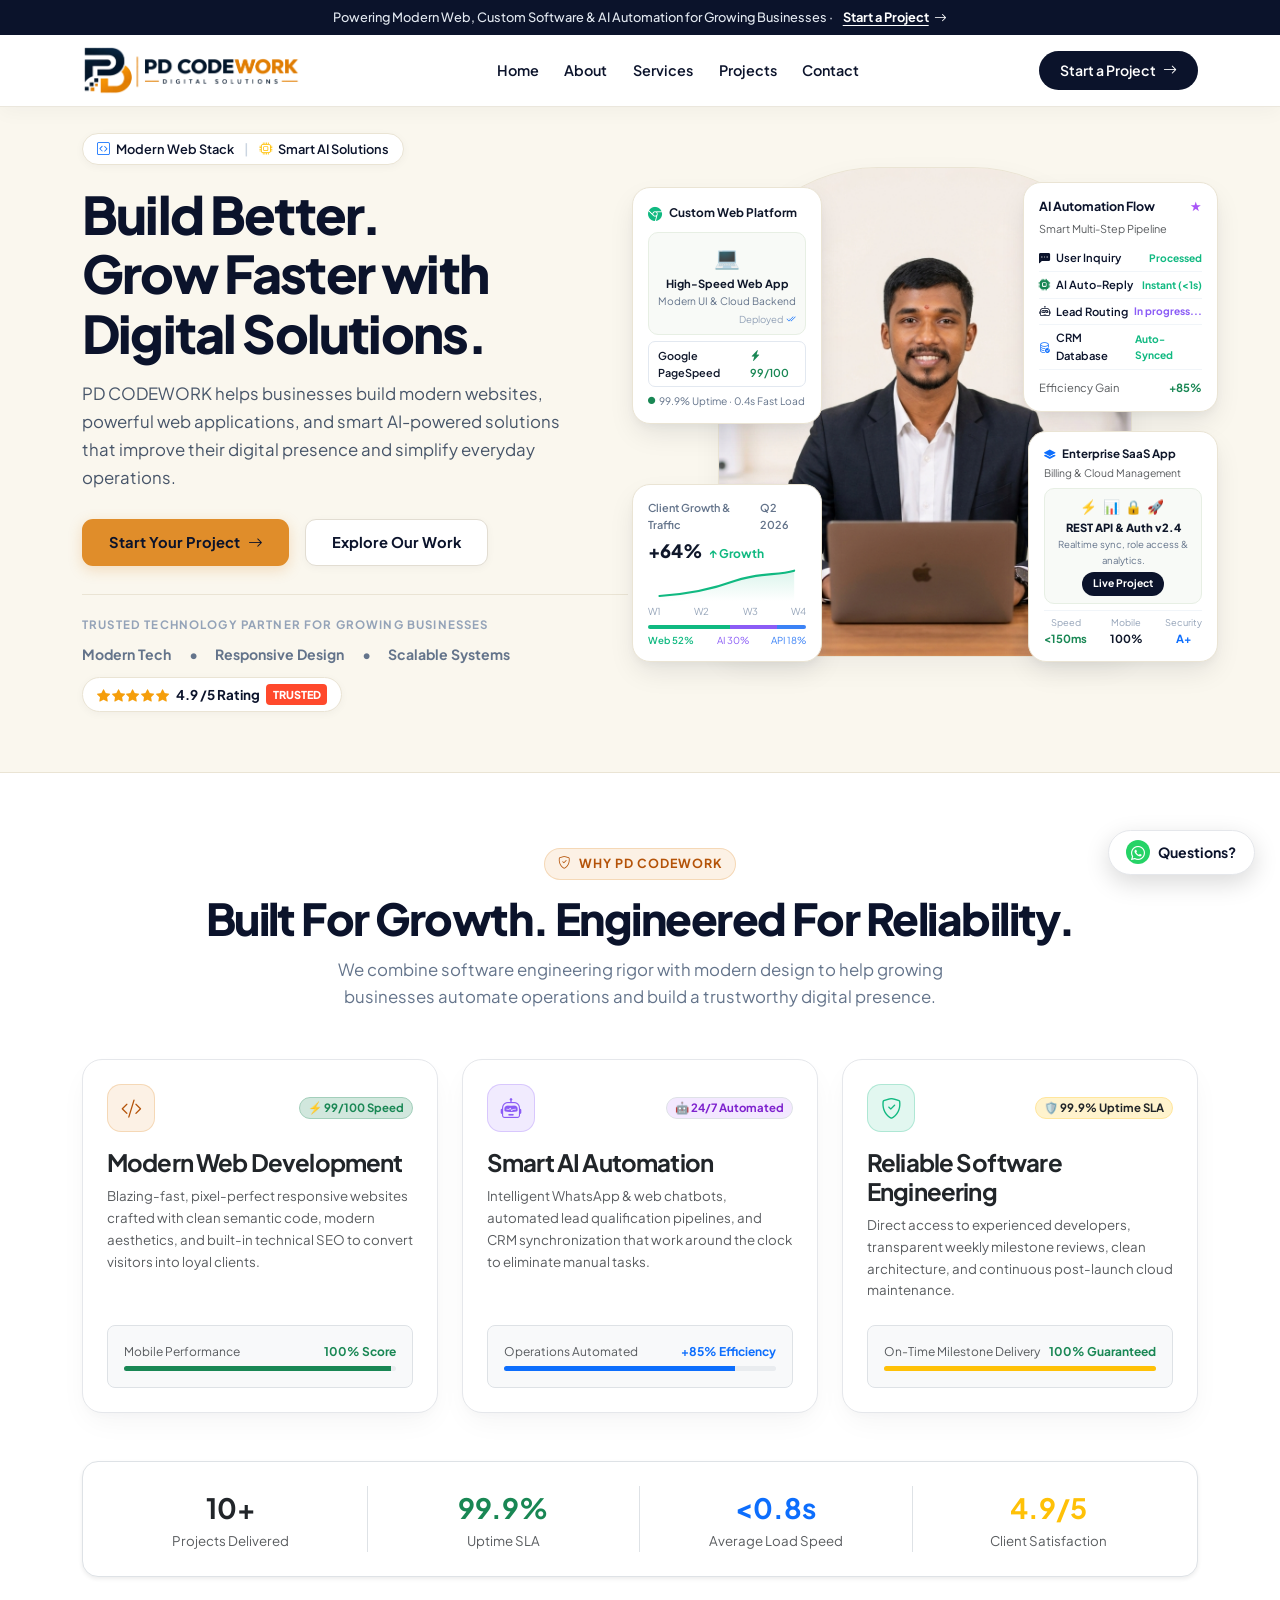
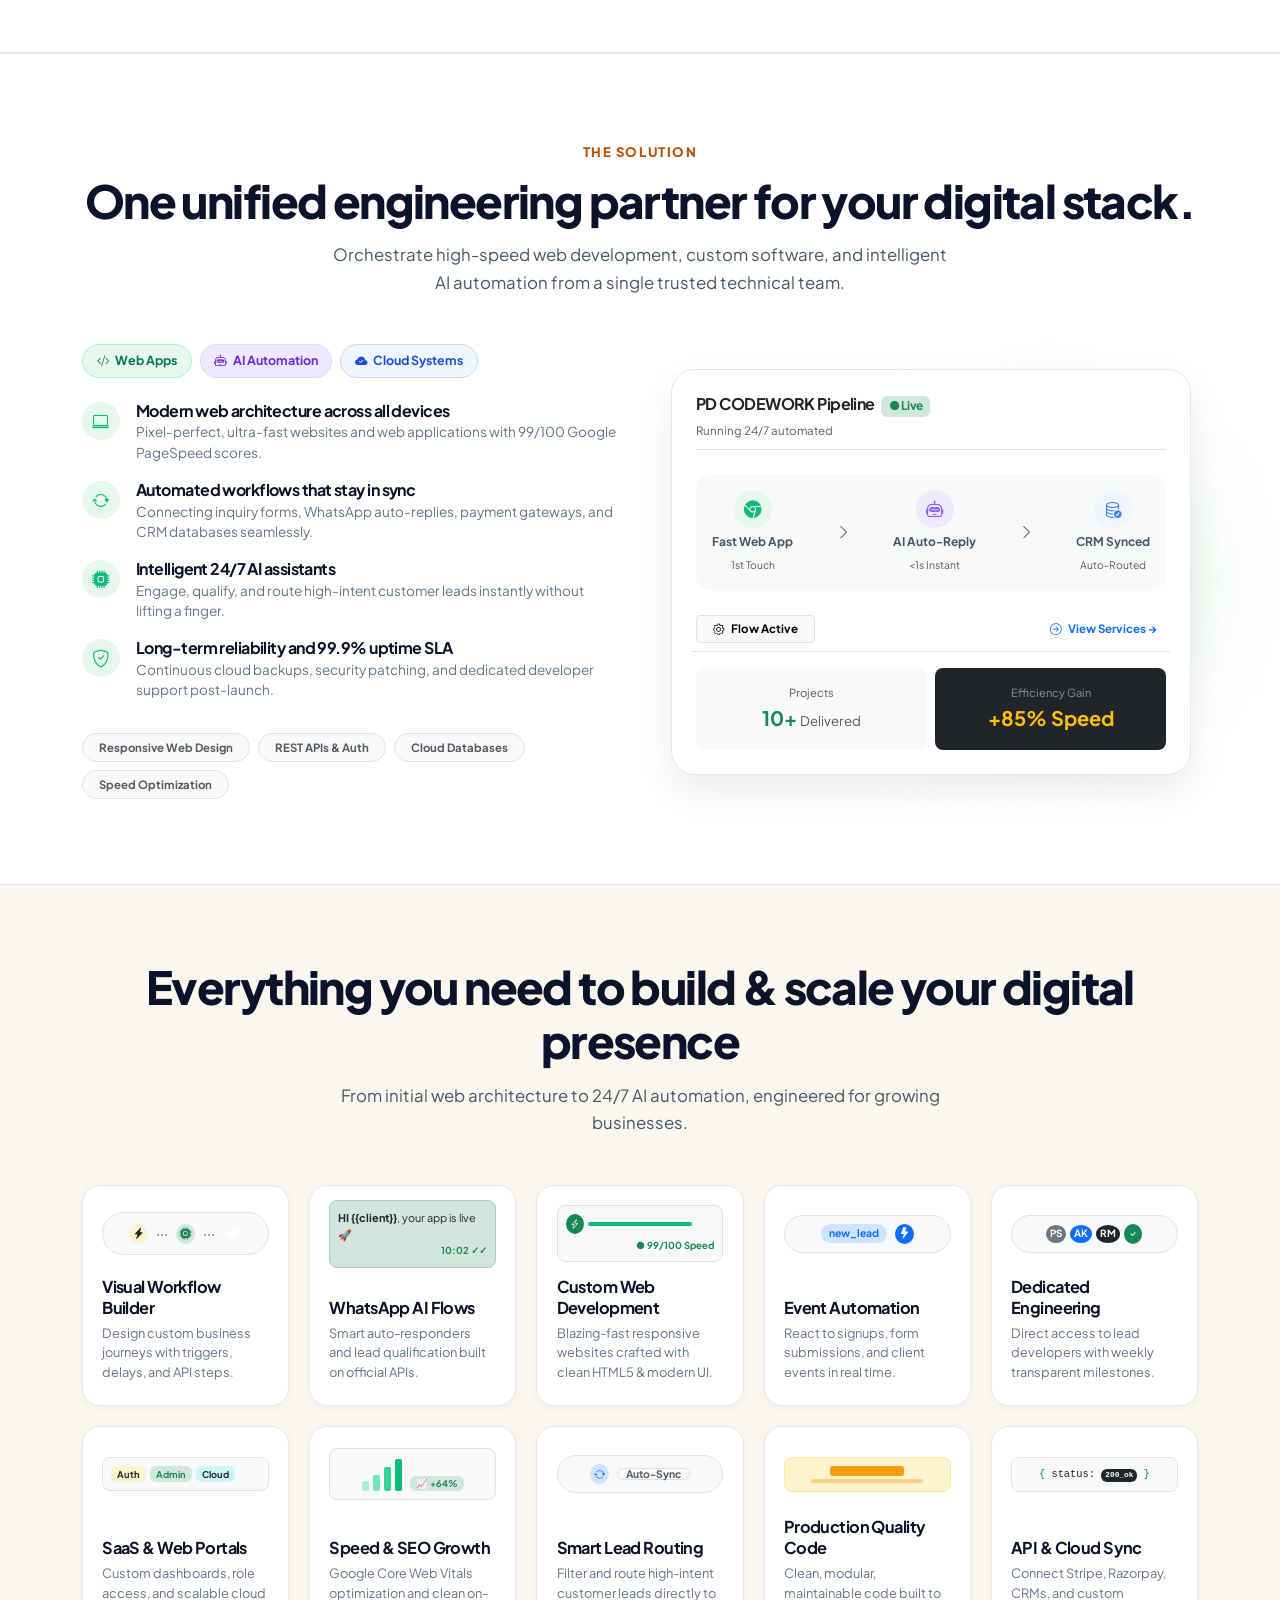
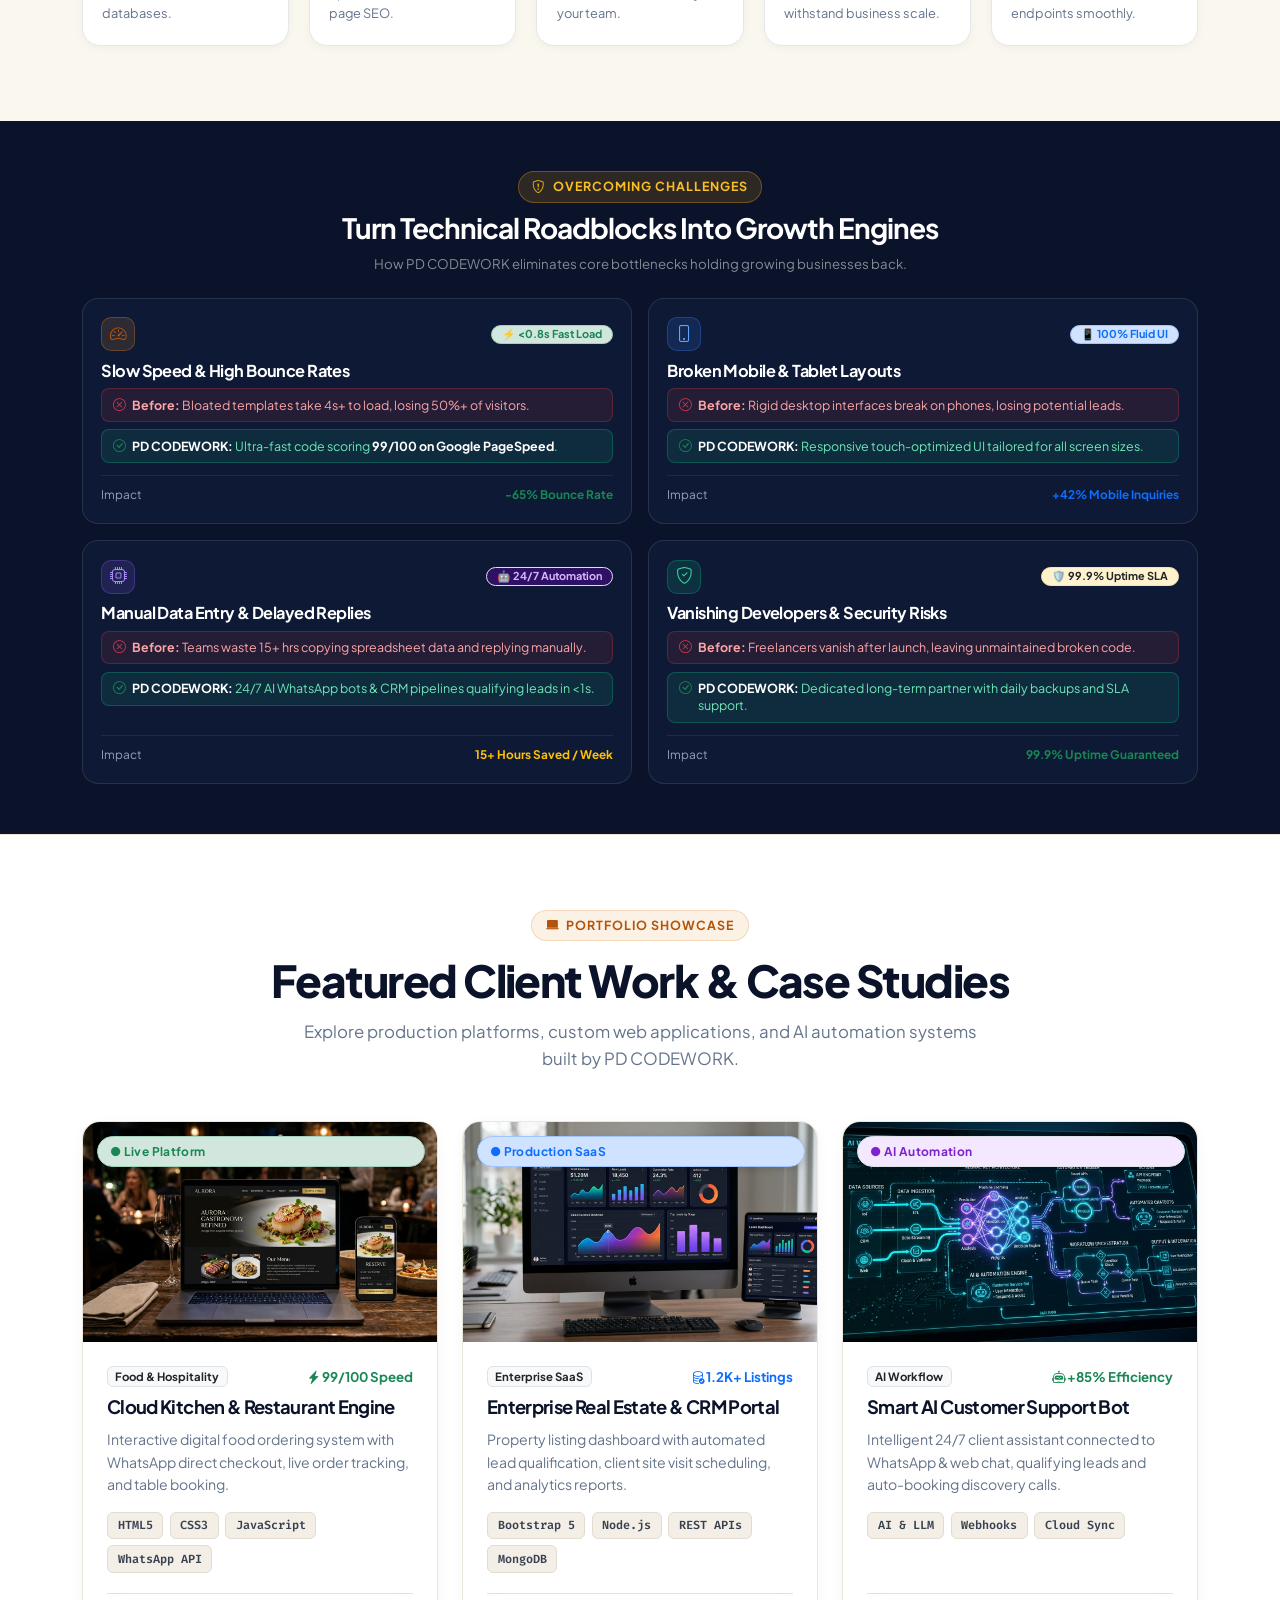
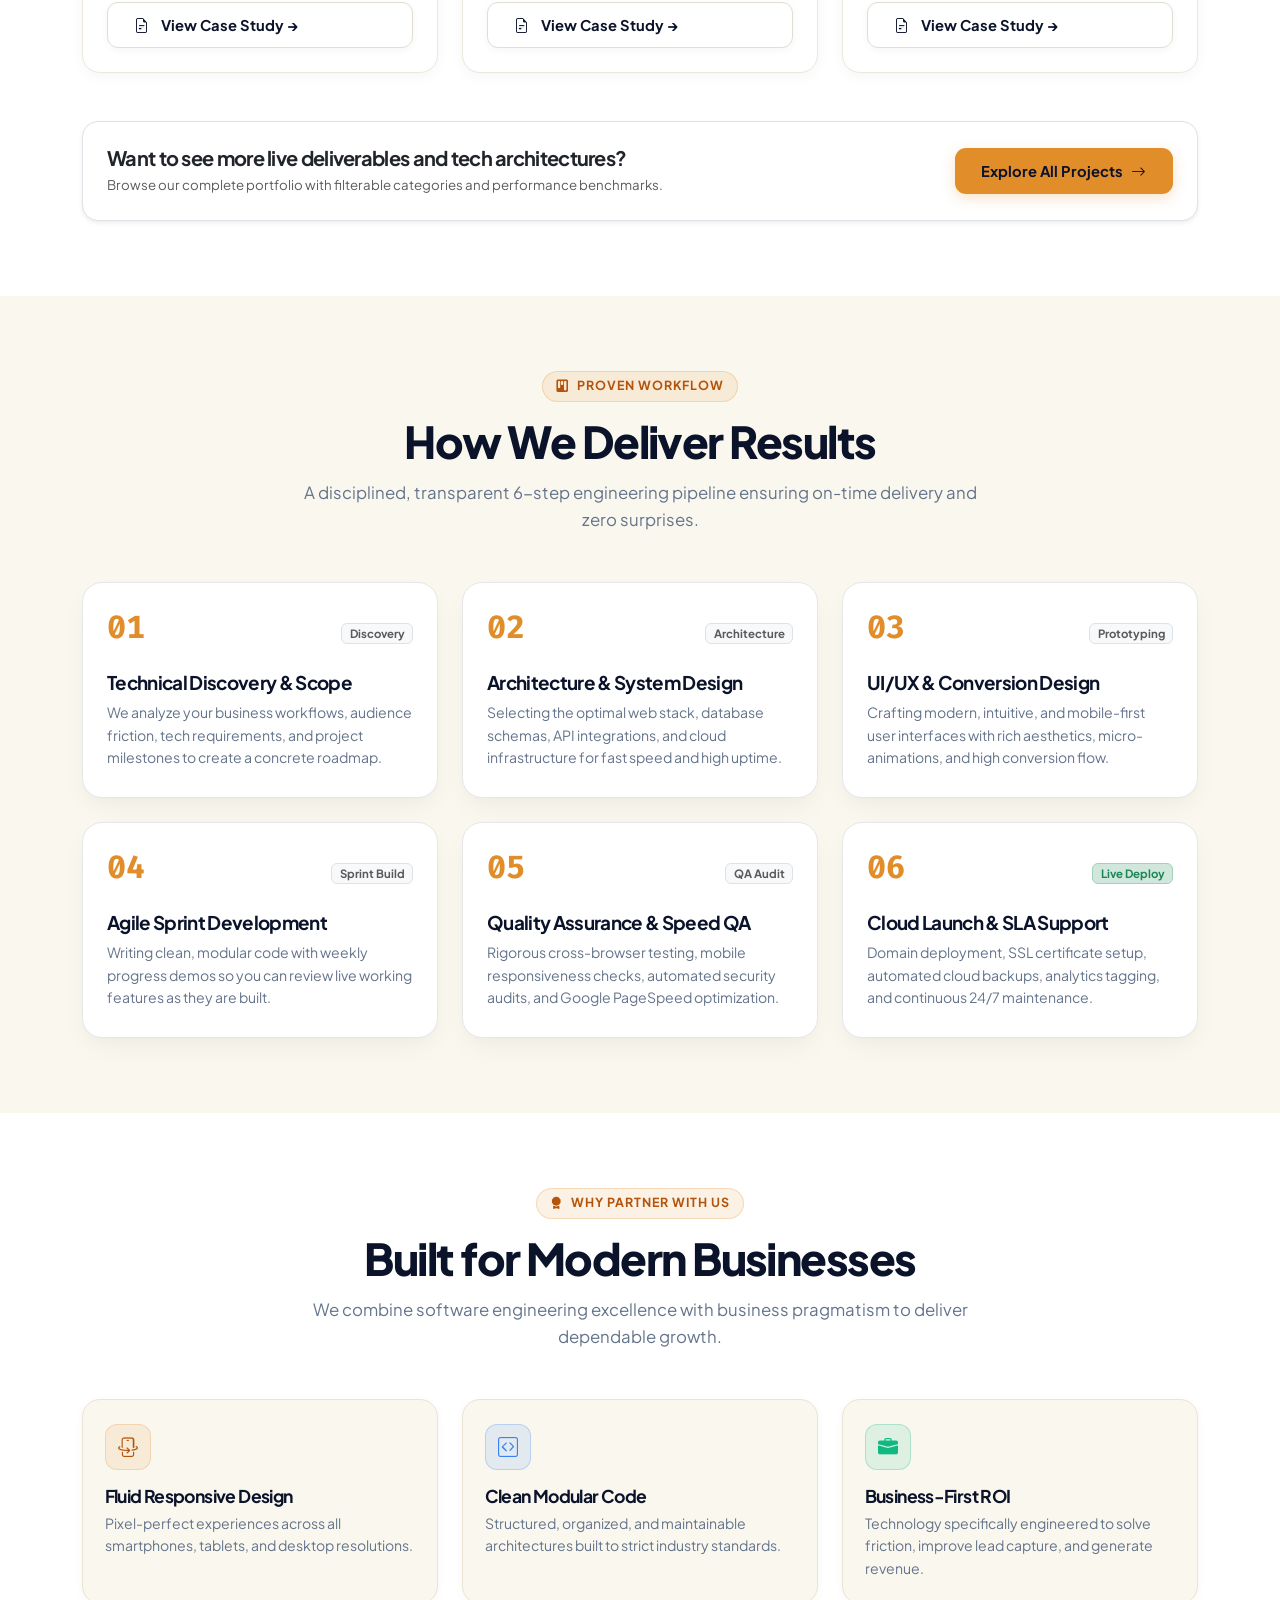
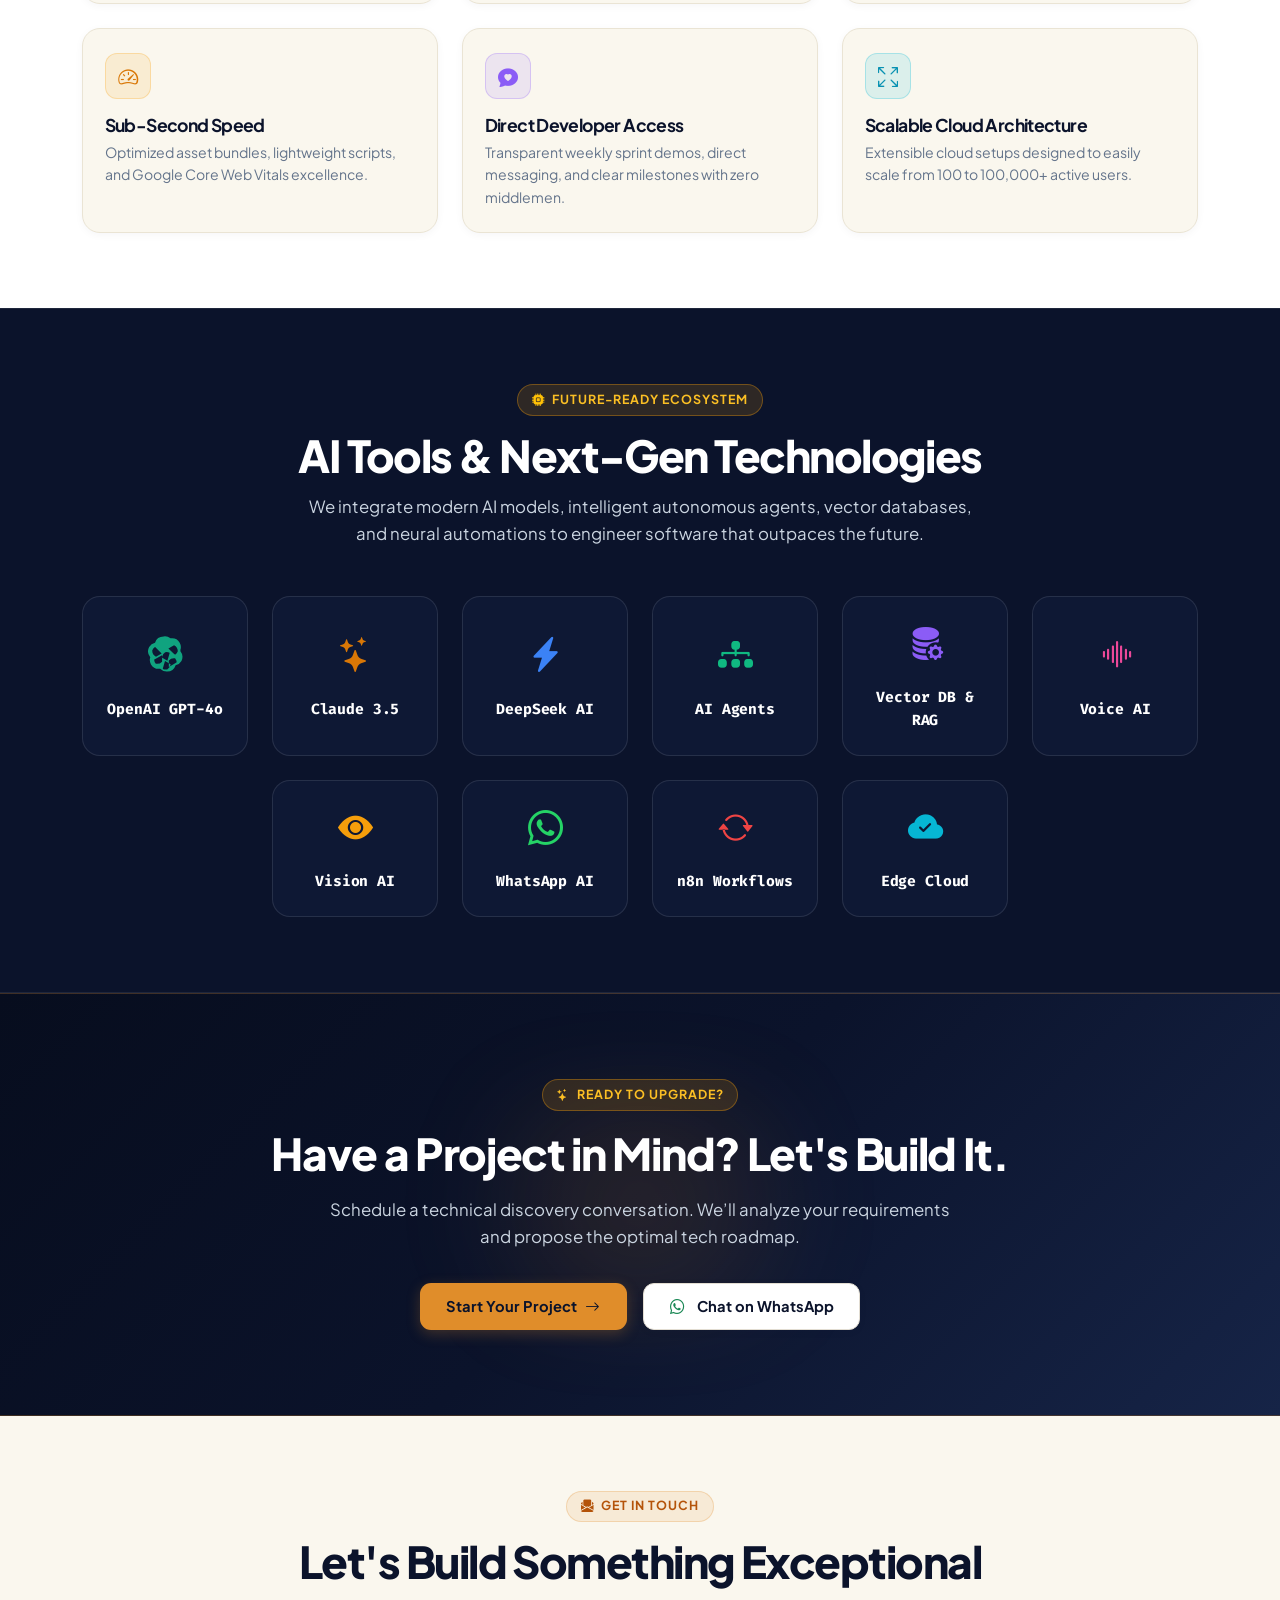
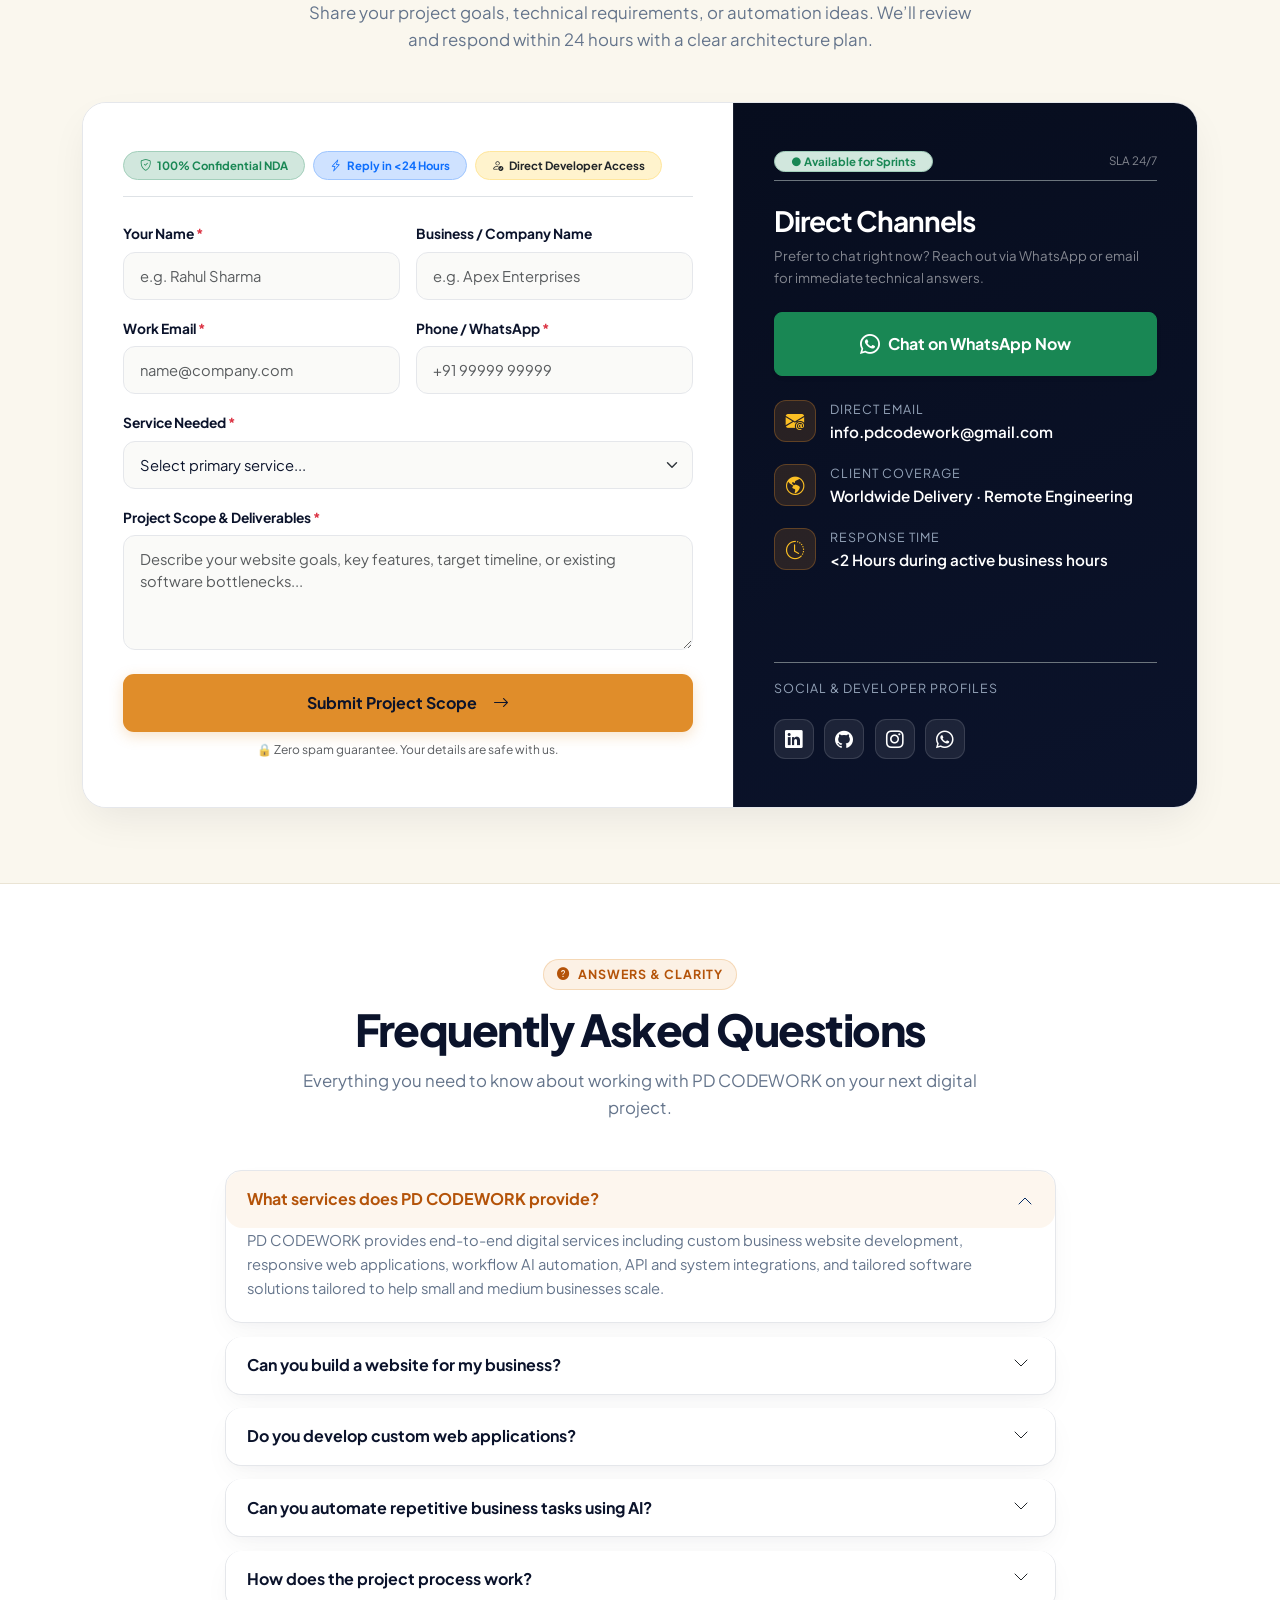
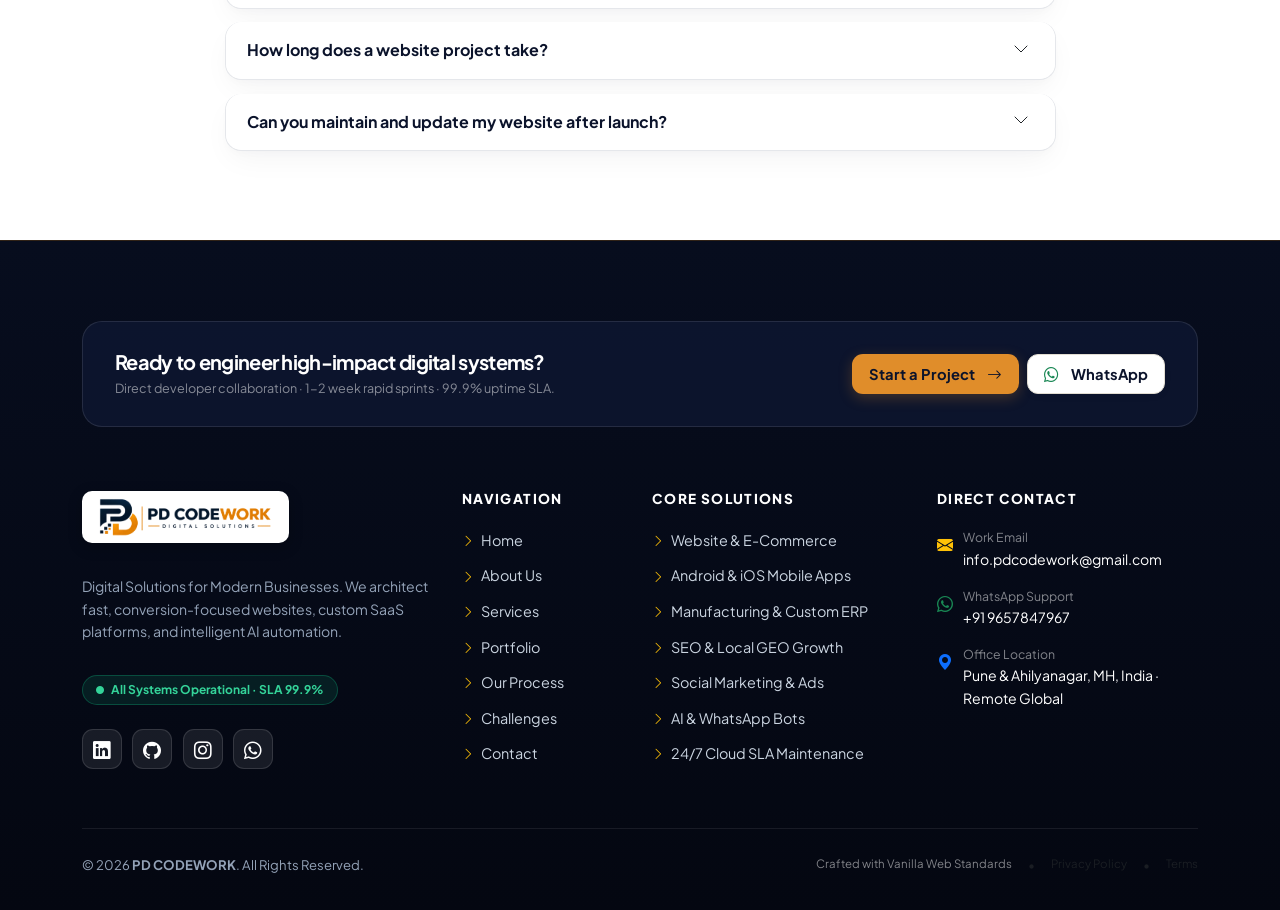
==== commit 26ebd84a: "Add official LinkedIn, GitHub, Instagram and WhatsApp links across all pages and Schema.org" ====
--- a/index.html
+++ b/index.html
@@ -5,6 +5,12 @@
   <meta charset="UTF-8">
   <meta name="viewport" content="width=device-width, initial-scale=1.0">
   <meta http-equiv="X-UA-Compatible" content="ie=edge">
+
+  <!-- Favicon Standard for Googlebot -->
+  <link rel="shortcut icon" href="favicon.ico">
+  <link rel="icon" type="image/png" sizes="32x32" href="images/favicon-32x32.png">
+  <link rel="icon" type="image/png" sizes="512x512" href="images/favicon.png">
+  <link rel="apple-touch-icon" href="images/favicon.png">
 
   <!-- Primary SEO Meta Tags -->
   <title>PD CODEWORK | Web &amp; Software Agency Pune &amp; Ahilyanagar</title>
@@ -18,6 +24,7 @@
   <meta name="robots" content="index, follow, max-image-preview:large, max-snippet:-1, max-video-preview:-1">
   <meta name="theme-color" content="#FAF7EE">
   <link rel="canonical" href="https://pdcodework.com/">
+  <meta name="google-site-verification" content="googlefeff0959f62a9866">
 
   <!-- GEO & Local Business Meta Tags -->
   <meta name="geo.region" content="IN-MH">
@@ -72,6 +79,11 @@
           "latitude": "18.5204",
           "longitude": "73.8567"
         },
+        "sameAs": [
+          "https://www.linkedin.com/in/pd-codework-485b3a433/",
+          "https://github.com/pdcodework",
+          "https://www.instagram.com/pdcodework?igsi=MWVuM2VtZDZzMXA4NQ=="
+        ],
         "openingHoursSpecification": [
           {
             "@type": "OpeningHoursSpecification",
@@ -1767,14 +1779,17 @@
             <div class="mt-4 pt-3 border-top border-secondary">
               <p class="contact-info-label mb-2">Social &amp; Developer Profiles</p>
               <div class="contact-socials-wrap">
-                <a href="#" class="social-btn" aria-label="LinkedIn">
+                <a href="https://www.linkedin.com/in/pd-codework-485b3a433/" target="_blank" rel="noopener noreferrer"
+                  class="social-btn" aria-label="LinkedIn">
                   <i class="bi bi-linkedin"></i>
                 </a>
-                <a href="#" class="social-btn" aria-label="GitHub">
+                <a href="https://github.com/pdcodework" target="_blank" rel="noopener noreferrer"
+                  class="social-btn" aria-label="GitHub">
                   <i class="bi bi-github"></i>
                 </a>
-                <a href="#" class="social-btn" aria-label="Twitter">
-                  <i class="bi bi-twitter-x"></i>
+                <a href="https://www.instagram.com/pdcodework?igsi=MWVuM2VtZDZzMXA4NQ==" target="_blank" rel="noopener noreferrer"
+                  class="social-btn" aria-label="Instagram">
+                  <i class="bi bi-instagram"></i>
                 </a>
                 <a href="https://wa.me/919657847967" target="_blank" rel="noopener noreferrer" class="social-btn"
                   aria-label="WhatsApp">
@@ -1983,14 +1998,17 @@
           </div>
 
           <div class="contact-socials-wrap mt-4">
-            <a href="#" class="social-btn" aria-label="LinkedIn">
+            <a href="https://www.linkedin.com/in/pd-codework-485b3a433/" target="_blank" rel="noopener noreferrer"
+              class="social-btn" aria-label="LinkedIn">
               <i class="bi bi-linkedin"></i>
             </a>
-            <a href="#" class="social-btn" aria-label="GitHub">
+            <a href="https://github.com/pdcodework" target="_blank" rel="noopener noreferrer"
+              class="social-btn" aria-label="GitHub">
               <i class="bi bi-github"></i>
             </a>
-            <a href="#" class="social-btn" aria-label="Twitter">
-              <i class="bi bi-twitter-x"></i>
+            <a href="https://www.instagram.com/pdcodework?igsi=MWVuM2VtZDZzMXA4NQ==" target="_blank" rel="noopener noreferrer"
+              class="social-btn" aria-label="Instagram">
+              <i class="bi bi-instagram"></i>
             </a>
             <a href="https://wa.me/919657847967" target="_blank" rel="noopener noreferrer" class="social-btn"
               aria-label="WhatsApp">
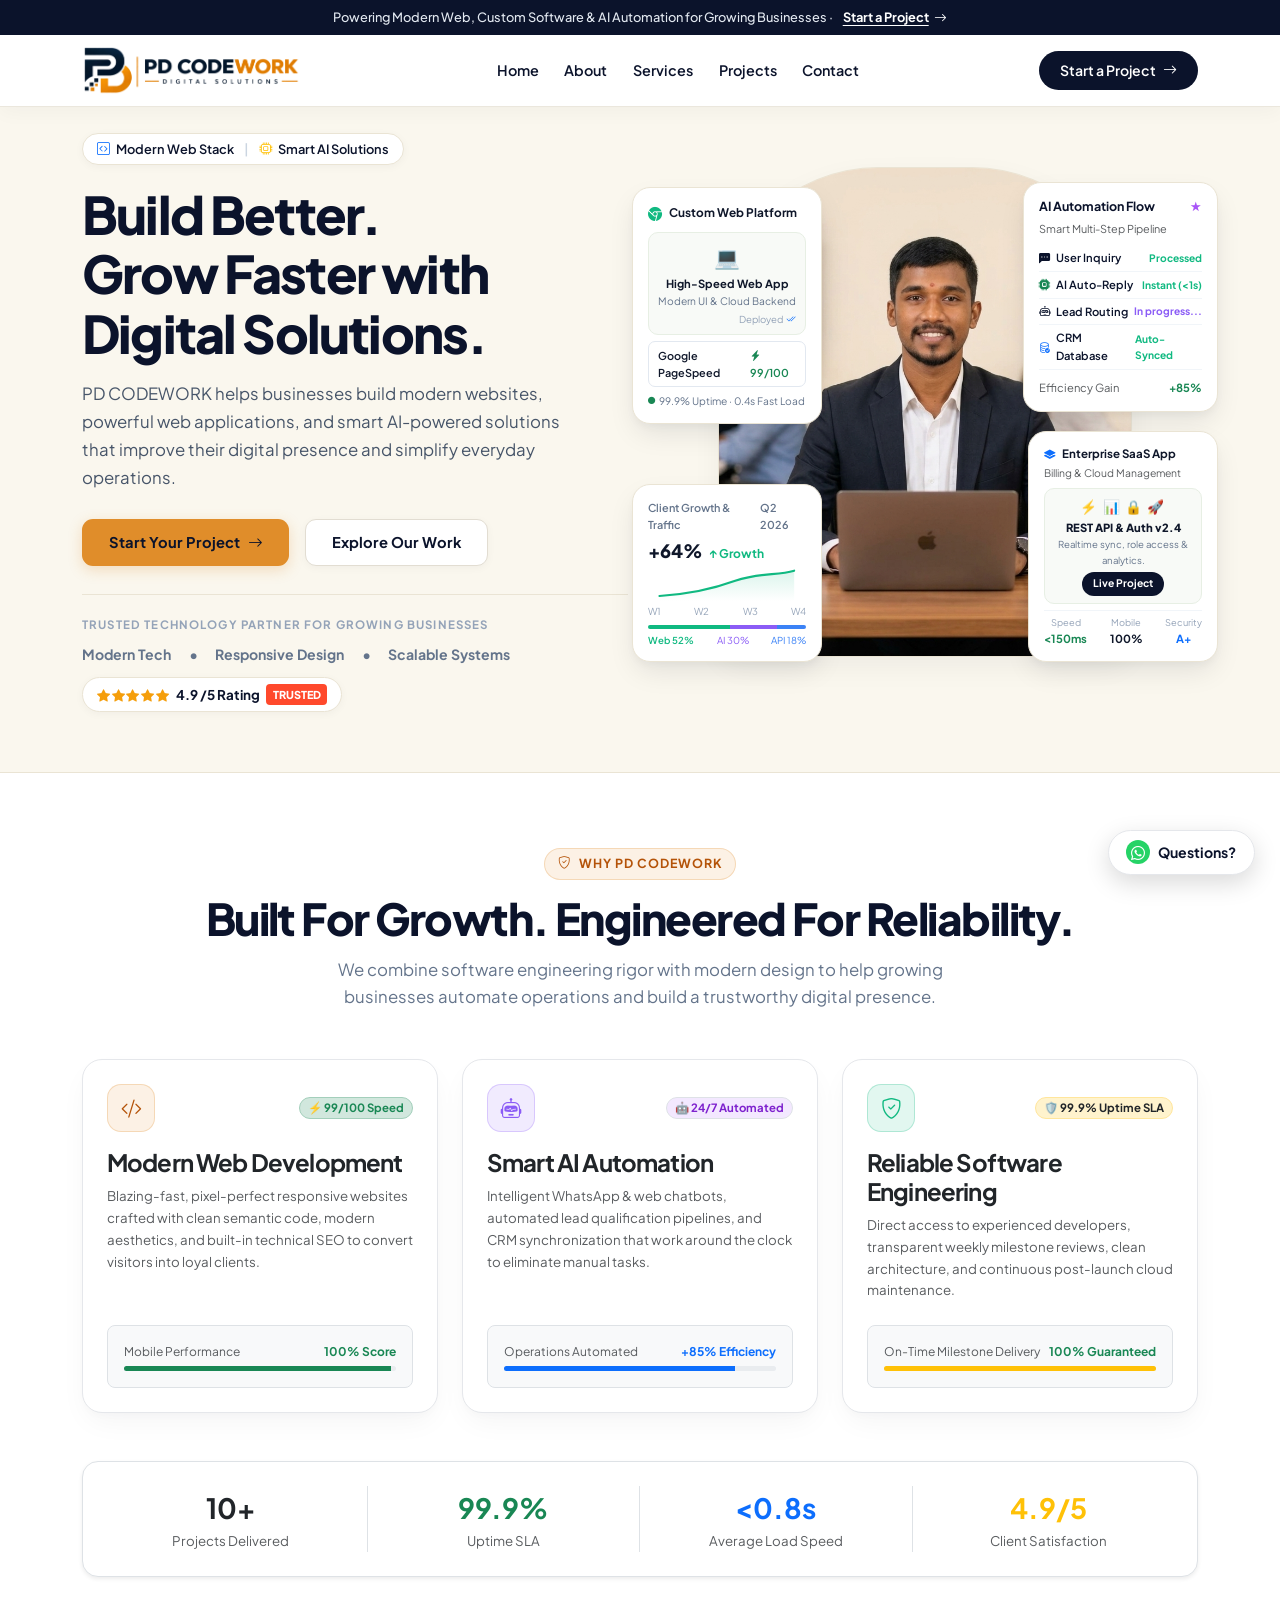
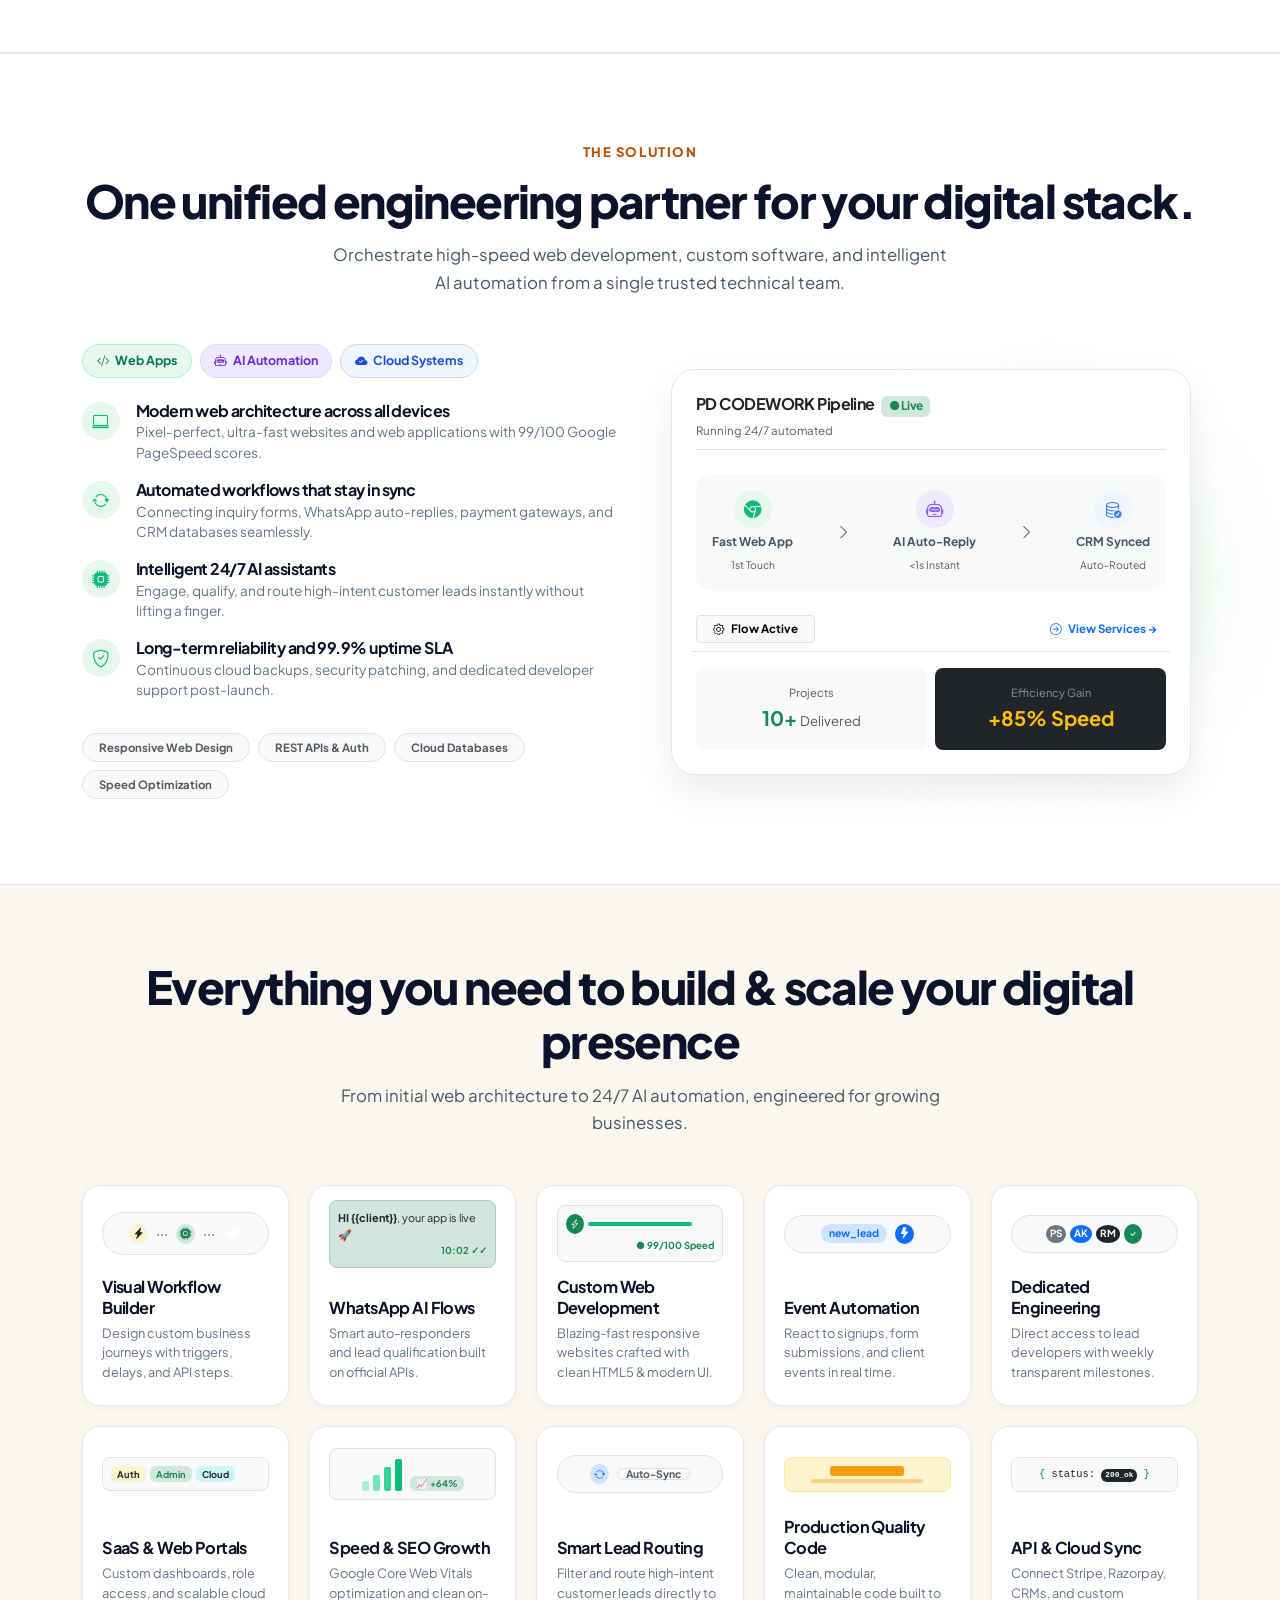
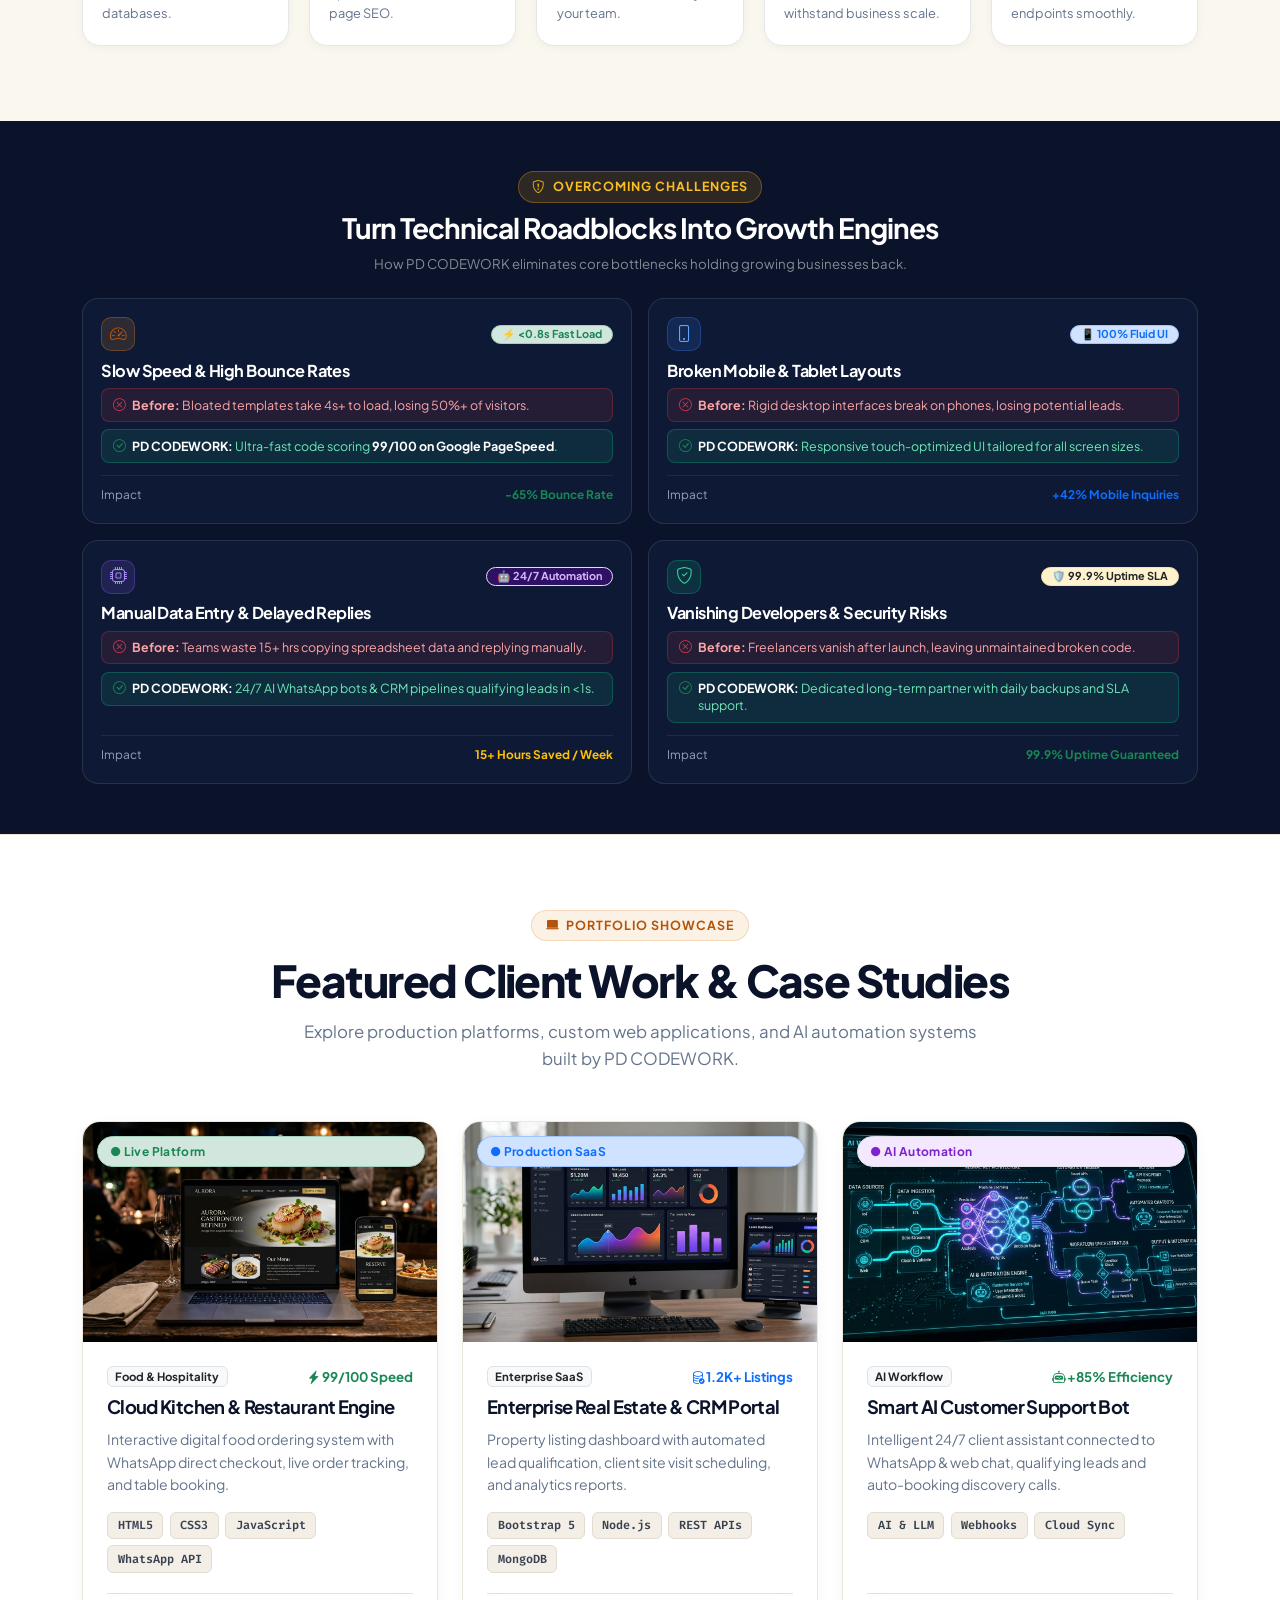
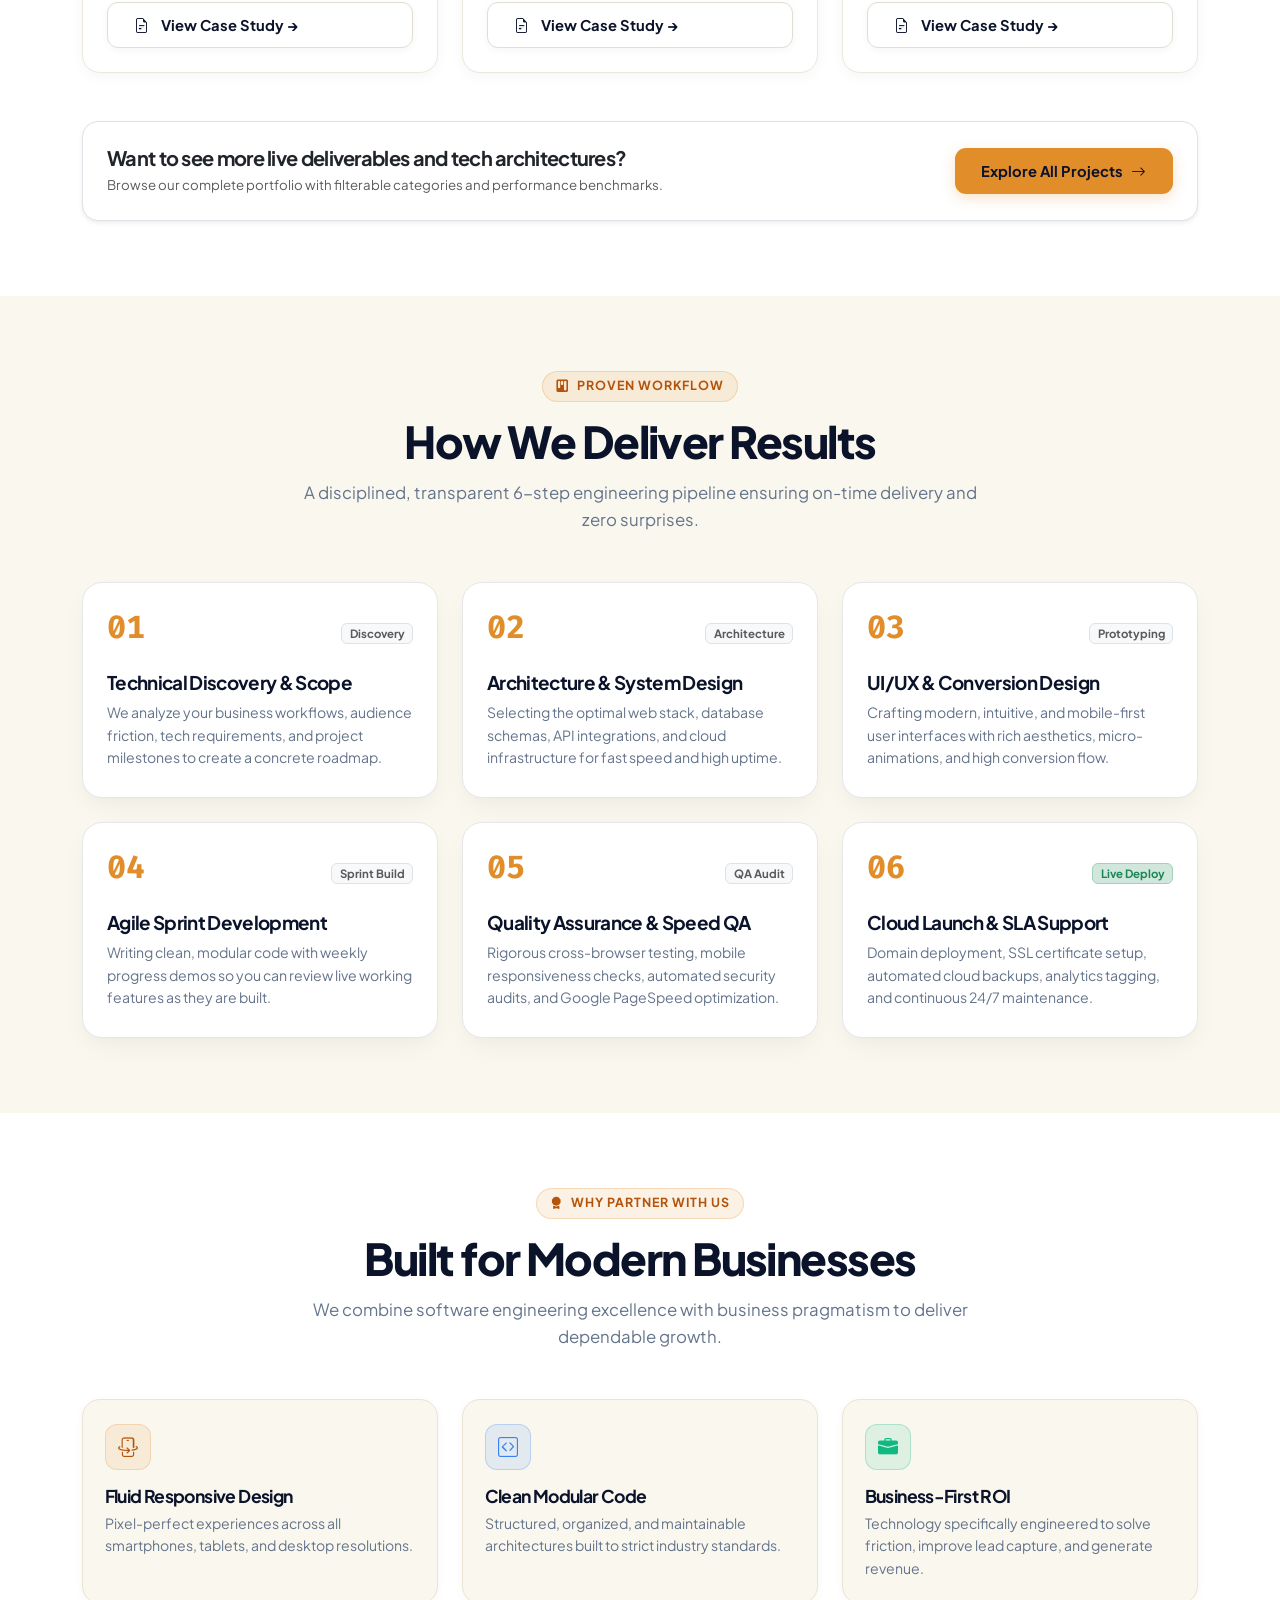
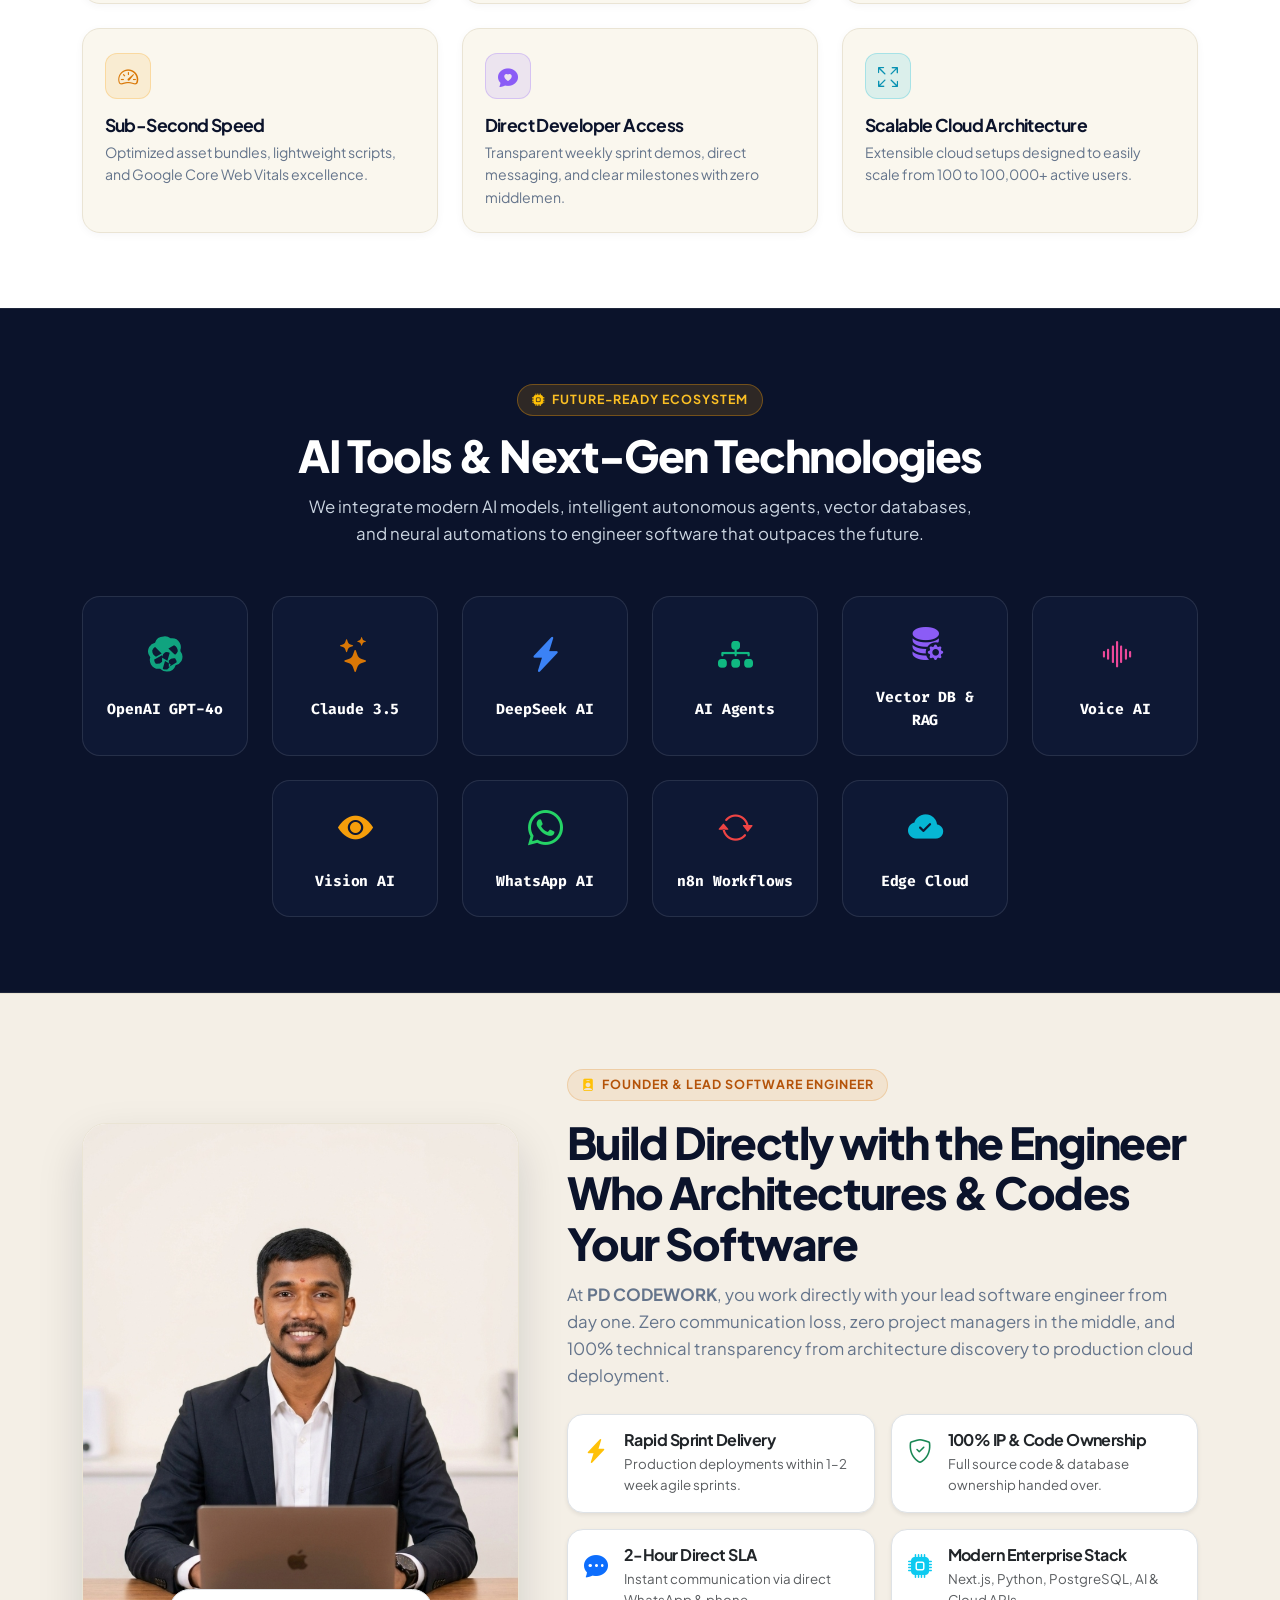
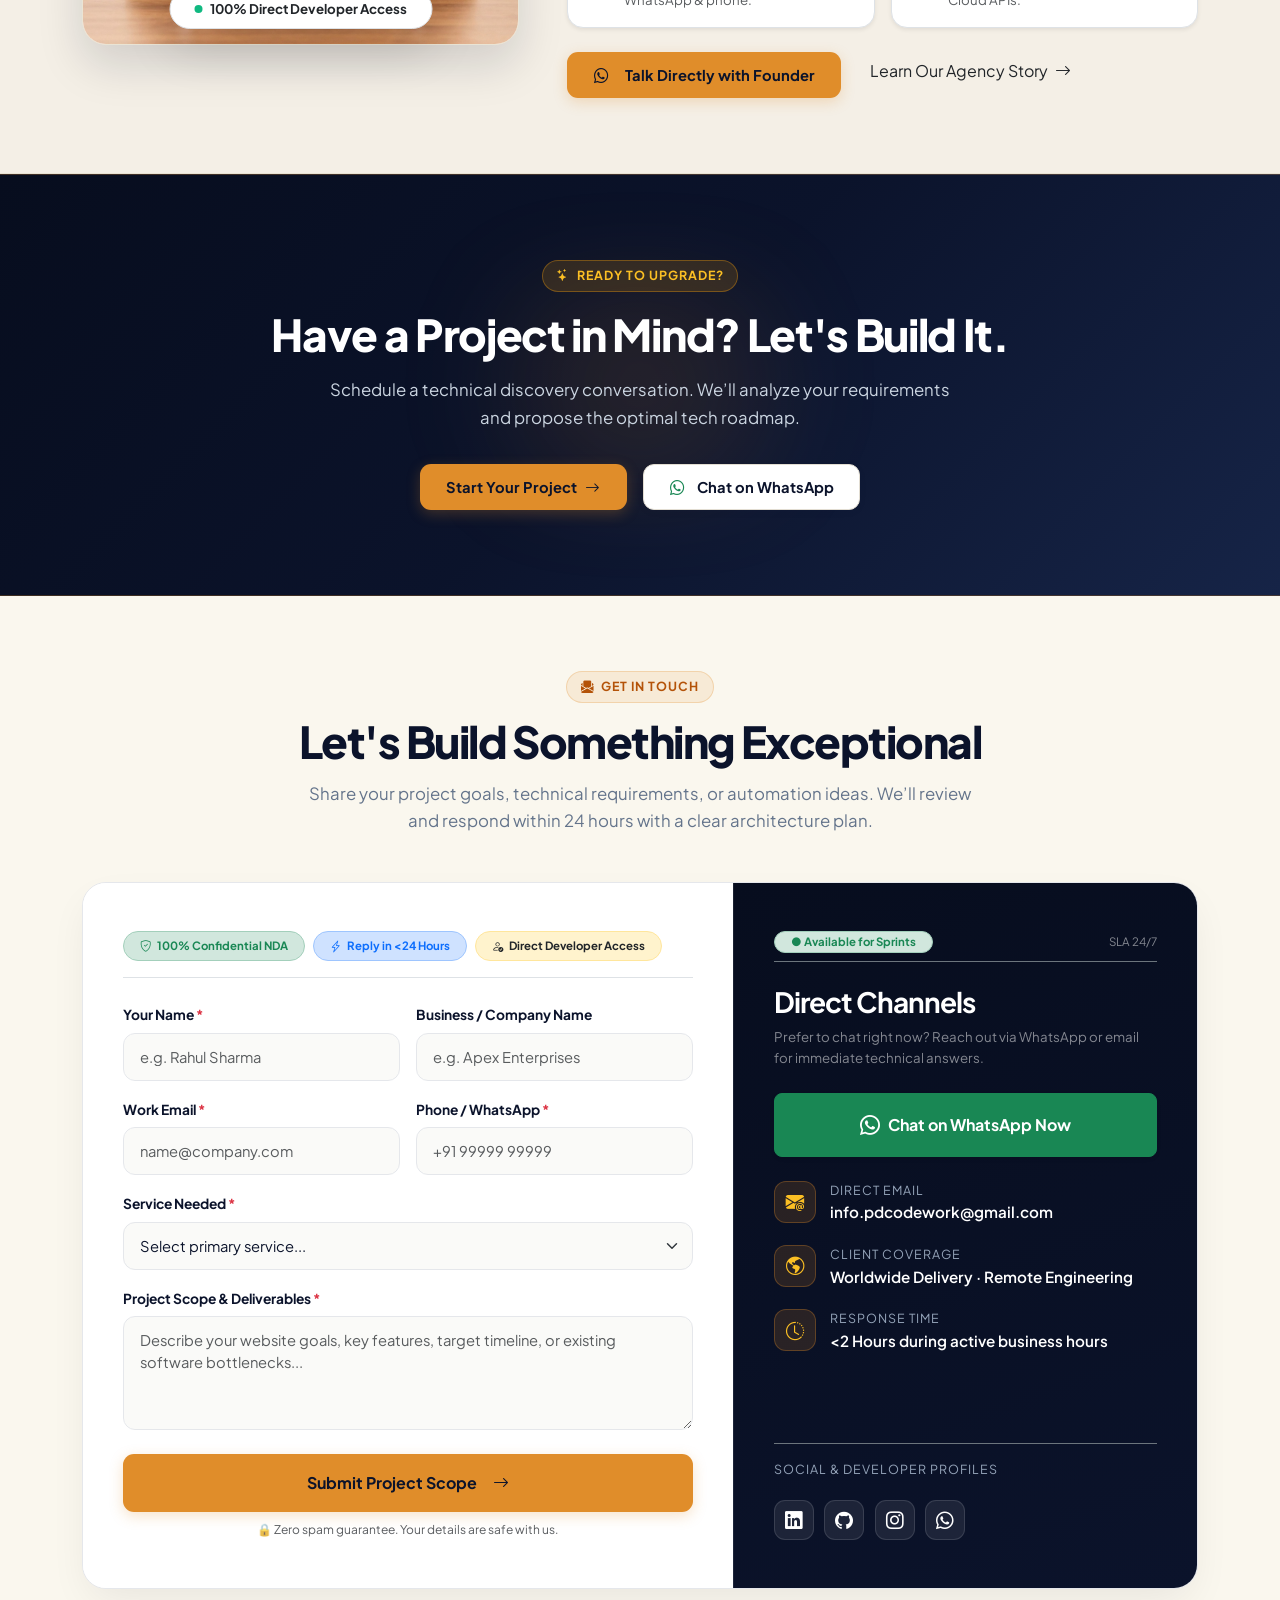
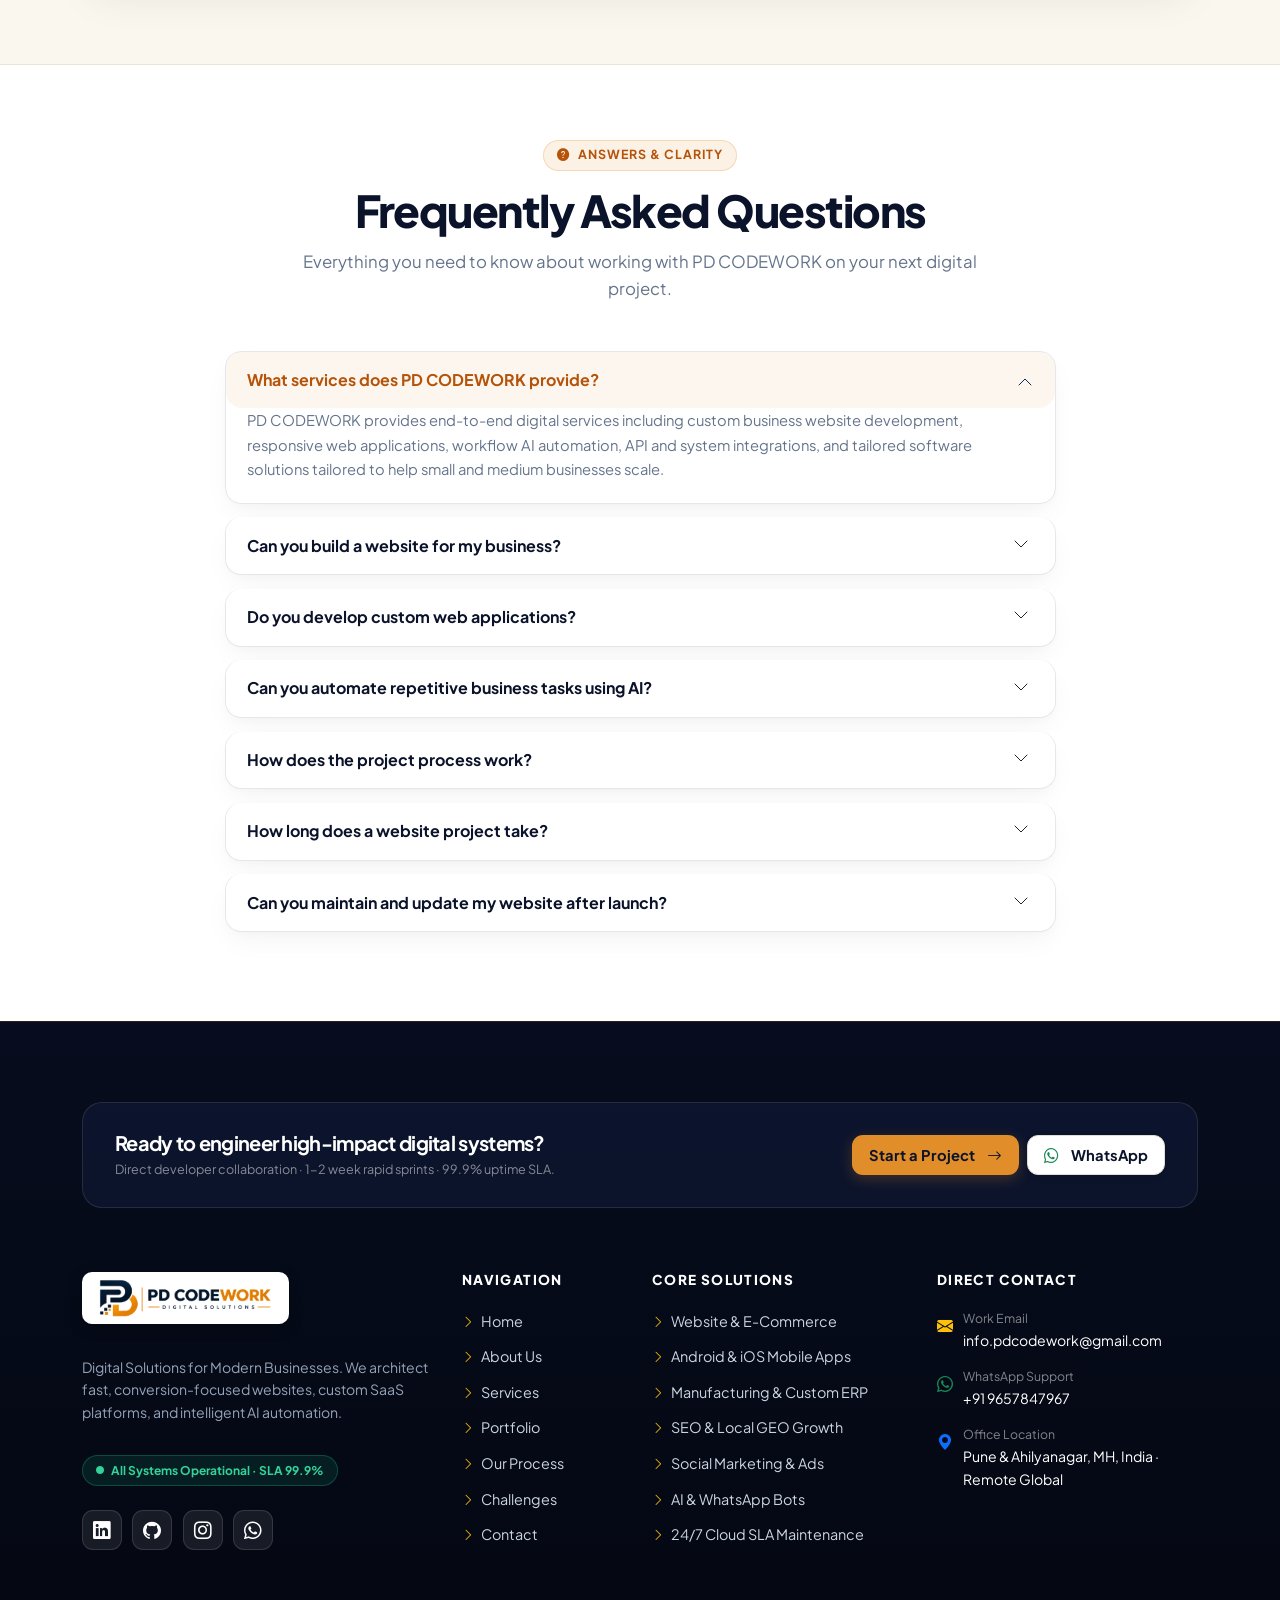
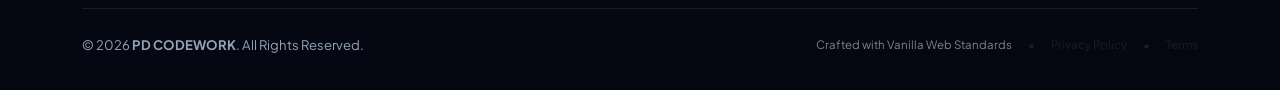
==== commit 8f604db0: "Configure business workspace images for Hero and About pages, and feature authentic founder portrait" ====
--- a/index.html
+++ b/index.html
@@ -1555,6 +1555,90 @@
   </section>
 
   <!-- =========================================================================
+       11.5 DIRECT DEVELOPER COLLABORATION / FOUNDER LEADERSHIP
+       ========================================================================= -->
+  <section class="founder-section section-padding" id="founder" style="background-color: var(--bg-page-cream-alt, #F4EFE6); border-top: 1px solid var(--border-cream); border-bottom: 1px solid var(--border-cream);">
+    <div class="container">
+      <div class="row align-items-center g-5">
+
+        <!-- Left Column: Authentic Founder Photo Frame -->
+        <div class="col-lg-5 reveal-item">
+          <div class="founder-card-frame position-relative">
+            <div class="founder-img-wrapper" style="border-radius: 24px; overflow: hidden; box-shadow: 0 20px 45px rgba(11, 19, 43, 0.15); border: 1px solid var(--border-cream); background: #FFFFFF;">
+              <img src="images/founder-portrait.jpg" alt="PD CODEWORK Founder & Lead Software Engineer" class="img-fluid w-100 d-block" style="object-fit: cover; object-position: center top; max-height: 520px;" loading="lazy">
+            </div>
+            <!-- Floating Verified Developer Badge -->
+            <div class="founder-card-badge position-absolute bottom-0 start-50 translate-middle-x mb-3 bg-white px-4 py-2 rounded-pill shadow-lg border border-cream d-flex align-items-center gap-2" style="white-space: nowrap;">
+              <span class="badge-status-dot" style="width: 8px; height: 8px; background: #10B981; border-radius: 50%; display: inline-block;"></span>
+              <span class="small fw-bold text-dark">100% Direct Developer Access</span>
+            </div>
+          </div>
+        </div>
+
+        <!-- Right Column: Founder Story & Value Guarantee -->
+        <div class="col-lg-7 reveal-item">
+          <div class="section-tag mb-3">
+            <i class="bi bi-person-badge-fill text-warning"></i> Founder & Lead Software Engineer
+          </div>
+          <h2 class="section-title">Build Directly with the Engineer Who Architectures & Codes Your Software</h2>
+          <p class="section-subtitle mb-4">
+            At <strong>PD CODEWORK</strong>, you work directly with your lead software engineer from day one. Zero communication loss, zero project managers in the middle, and 100% technical transparency from architecture discovery to production cloud deployment.
+          </p>
+
+          <div class="row g-3 mb-4">
+            <div class="col-sm-6">
+              <div class="p-3 bg-white rounded-4 border border-cream h-100 d-flex align-items-start gap-3 shadow-sm">
+                <i class="bi bi-lightning-charge-fill text-warning fs-4"></i>
+                <div>
+                  <h6 class="fw-bold mb-1 text-dark">Rapid Sprint Delivery</h6>
+                  <p class="small text-muted mb-0">Production deployments within 1–2 week agile sprints.</p>
+                </div>
+              </div>
+            </div>
+            <div class="col-sm-6">
+              <div class="p-3 bg-white rounded-4 border border-cream h-100 d-flex align-items-start gap-3 shadow-sm">
+                <i class="bi bi-shield-check text-success fs-4"></i>
+                <div>
+                  <h6 class="fw-bold mb-1 text-dark">100% IP & Code Ownership</h6>
+                  <p class="small text-muted mb-0">Full source code & database ownership handed over.</p>
+                </div>
+              </div>
+            </div>
+            <div class="col-sm-6">
+              <div class="p-3 bg-white rounded-4 border border-cream h-100 d-flex align-items-start gap-3 shadow-sm">
+                <i class="bi bi-chat-dots-fill text-primary fs-4"></i>
+                <div>
+                  <h6 class="fw-bold mb-1 text-dark">2-Hour Direct SLA</h6>
+                  <p class="small text-muted mb-0">Instant communication via direct WhatsApp & phone.</p>
+                </div>
+              </div>
+            </div>
+            <div class="col-sm-6">
+              <div class="p-3 bg-white rounded-4 border border-cream h-100 d-flex align-items-start gap-3 shadow-sm">
+                <i class="bi bi-cpu-fill text-info fs-4"></i>
+                <div>
+                  <h6 class="fw-bold mb-1 text-dark">Modern Enterprise Stack</h6>
+                  <p class="small text-muted mb-0">Next.js, Python, PostgreSQL, AI & Cloud APIs.</p>
+                </div>
+              </div>
+            </div>
+          </div>
+
+          <div class="d-flex flex-wrap gap-3">
+            <a href="https://wa.me/919657847967?text=Hello%20PD%20CODEWORK,%20I%20would%20like%20to%20discuss%20a%20project%20directly%20with%20the%20founder." target="_blank" rel="noopener noreferrer" class="btn btn-campaign-amber">
+              <i class="bi bi-whatsapp me-2"></i> Talk Directly with Founder
+            </a>
+            <a href="about.html" class="btn btn-campaign-outline">
+              Learn Our Agency Story <i class="bi bi-arrow-right ms-1"></i>
+            </a>
+          </div>
+        </div>
+
+      </div>
+    </div>
+  </section>
+
+  <!-- =========================================================================
        12. CALL TO ACTION (FULL-WIDTH MIDNIGHT BANNER)
        ========================================================================= -->
   <section class="cta-banner-section">
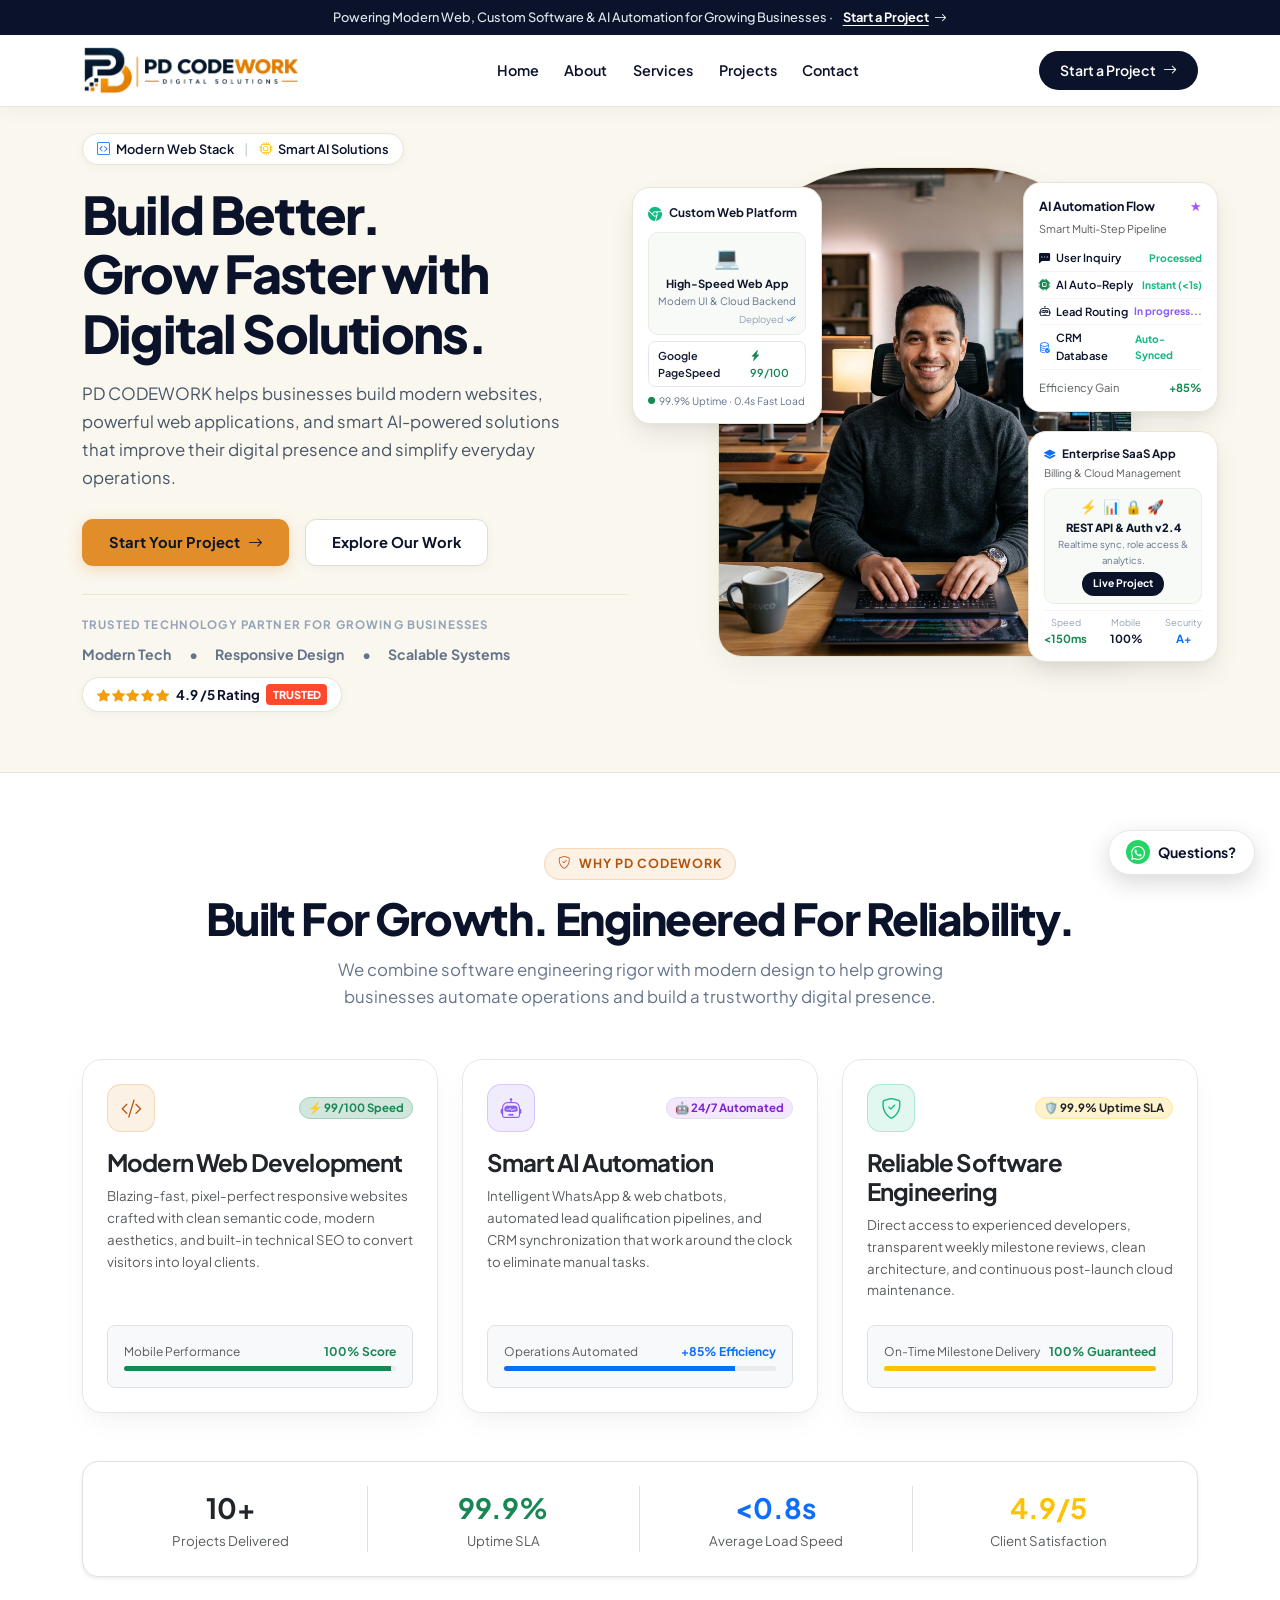
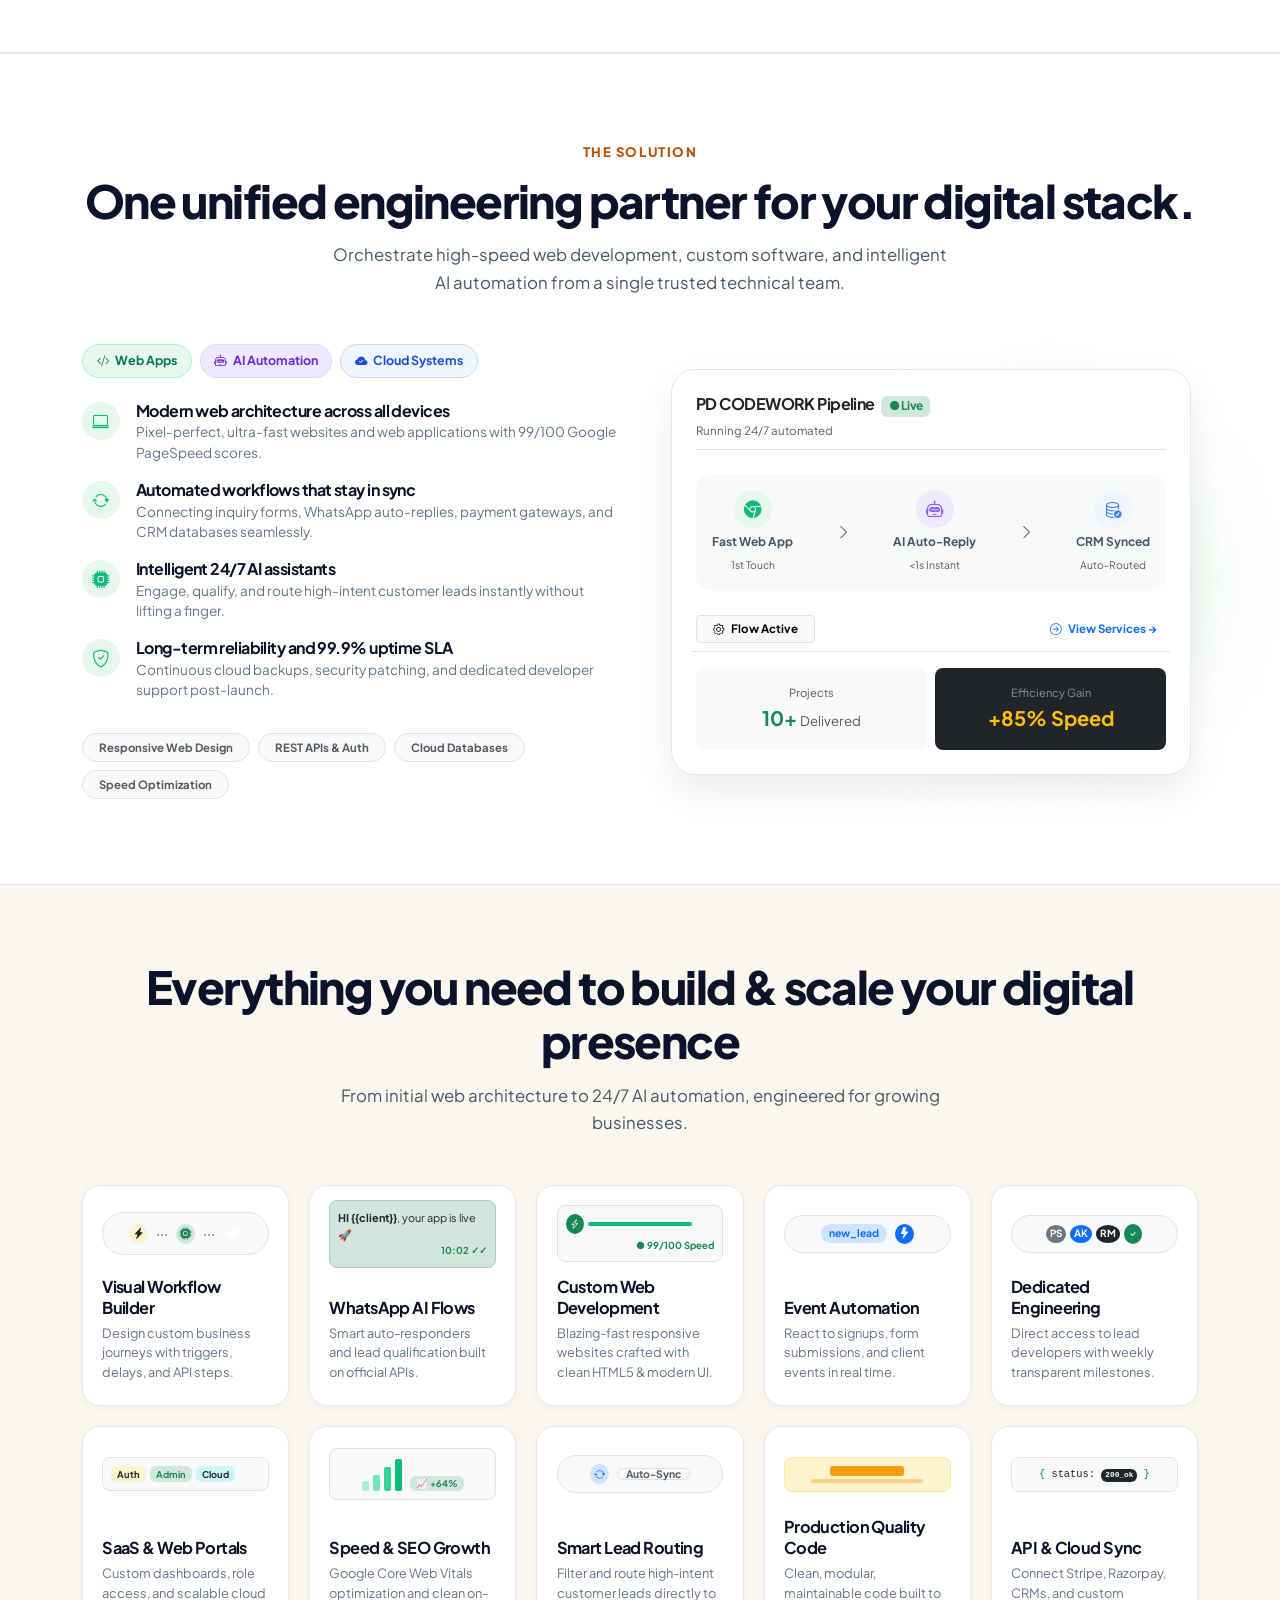
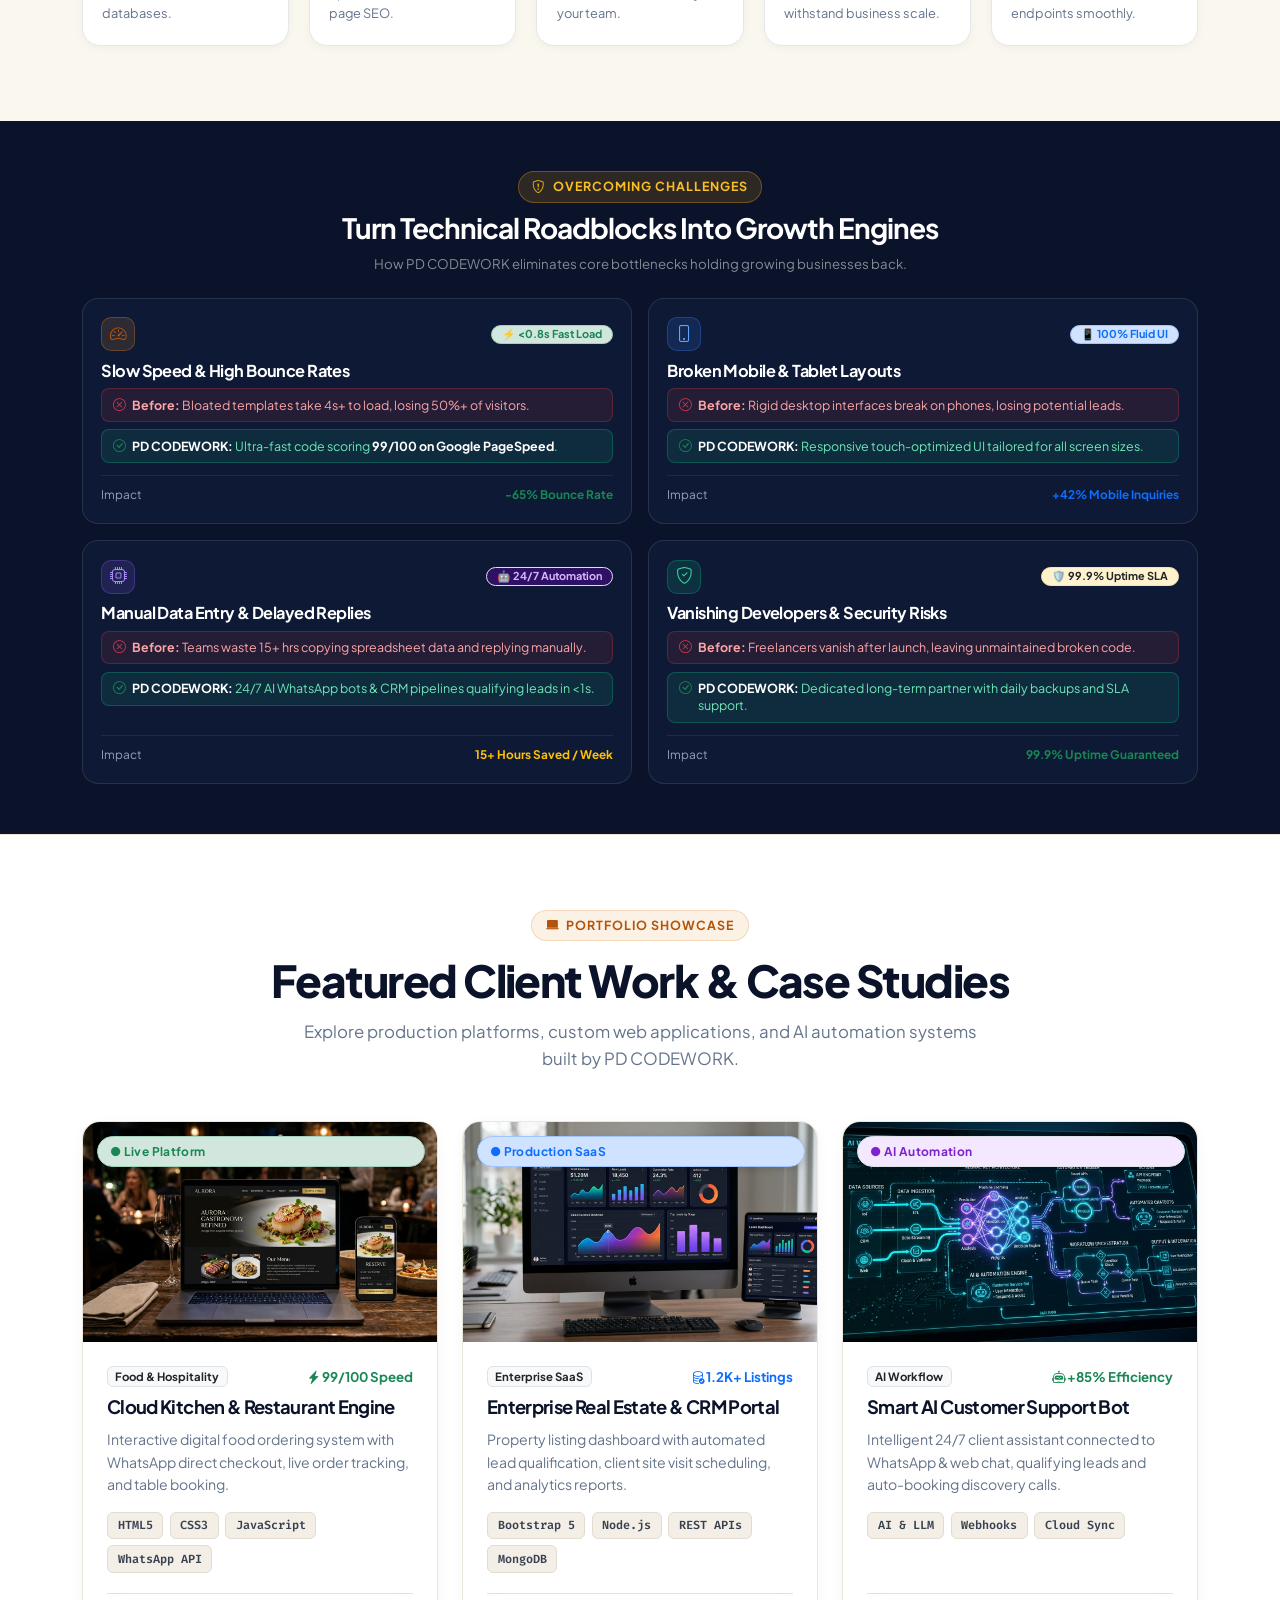
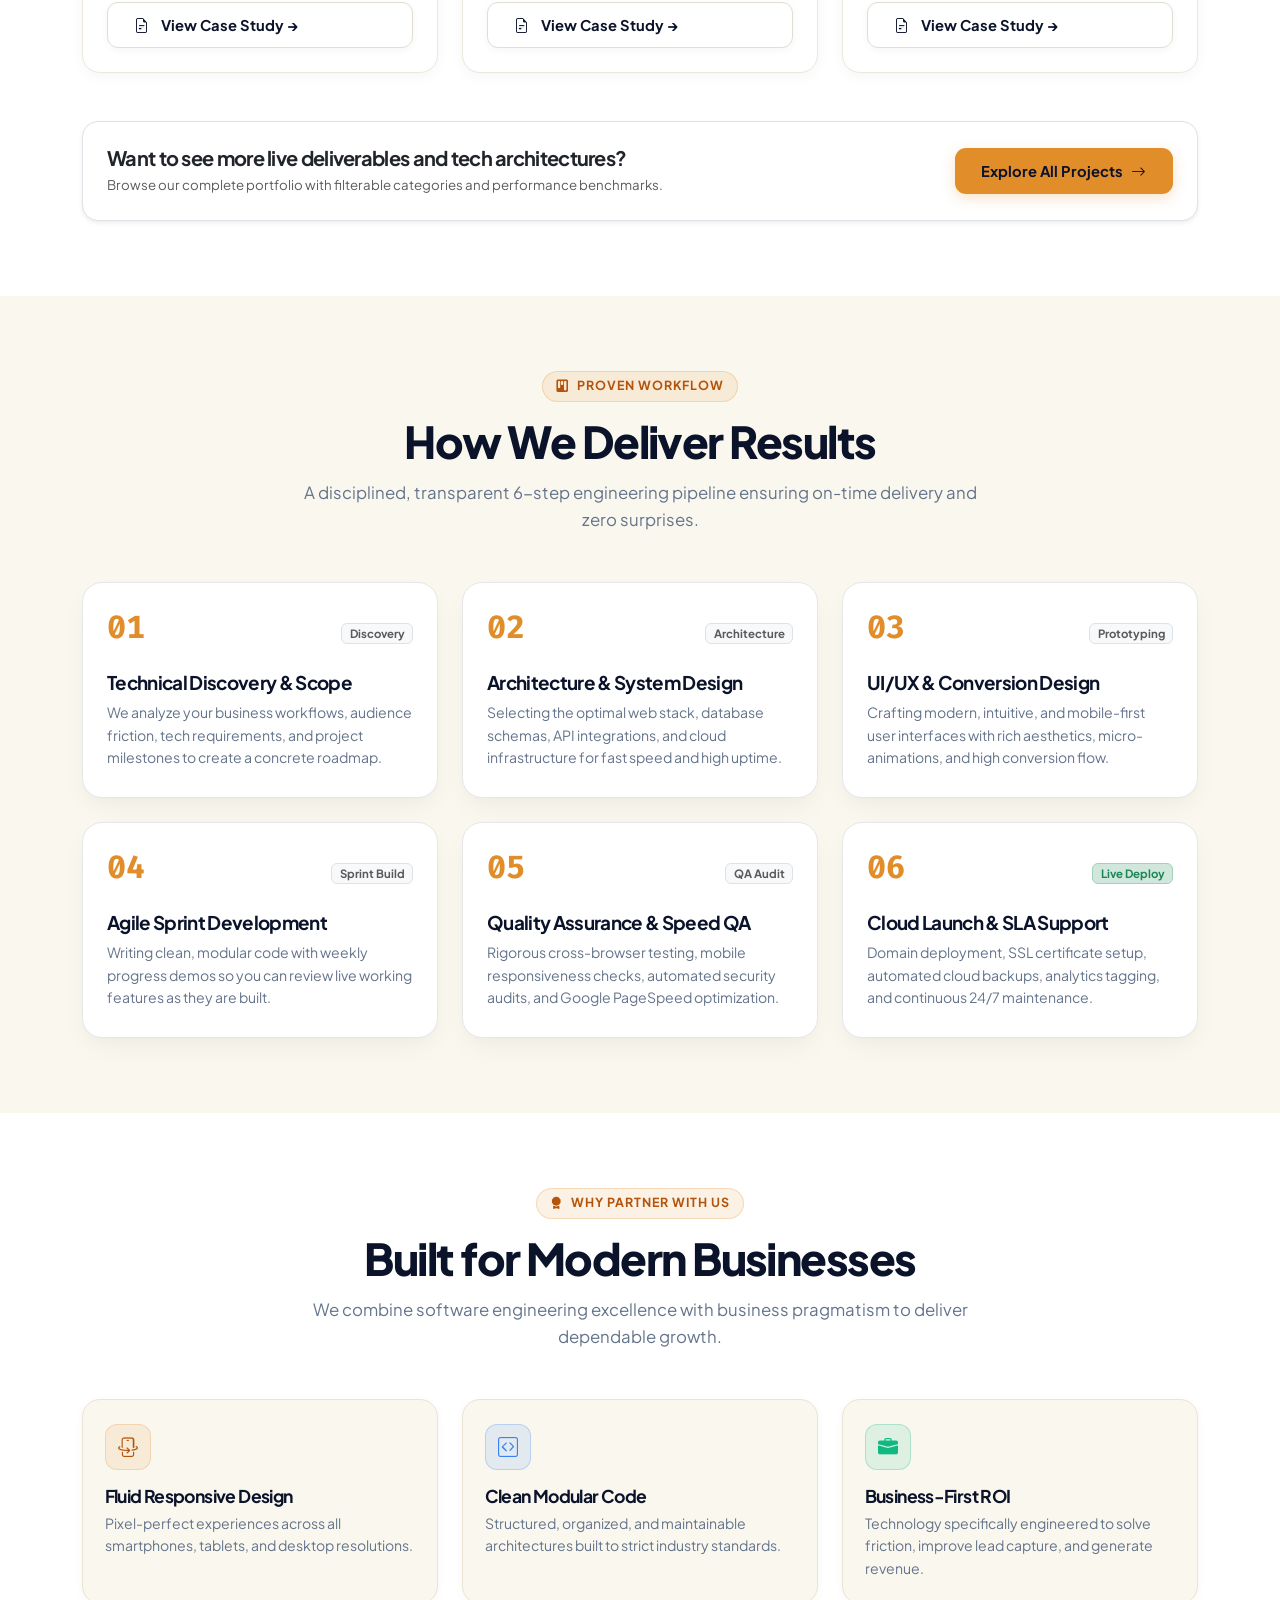
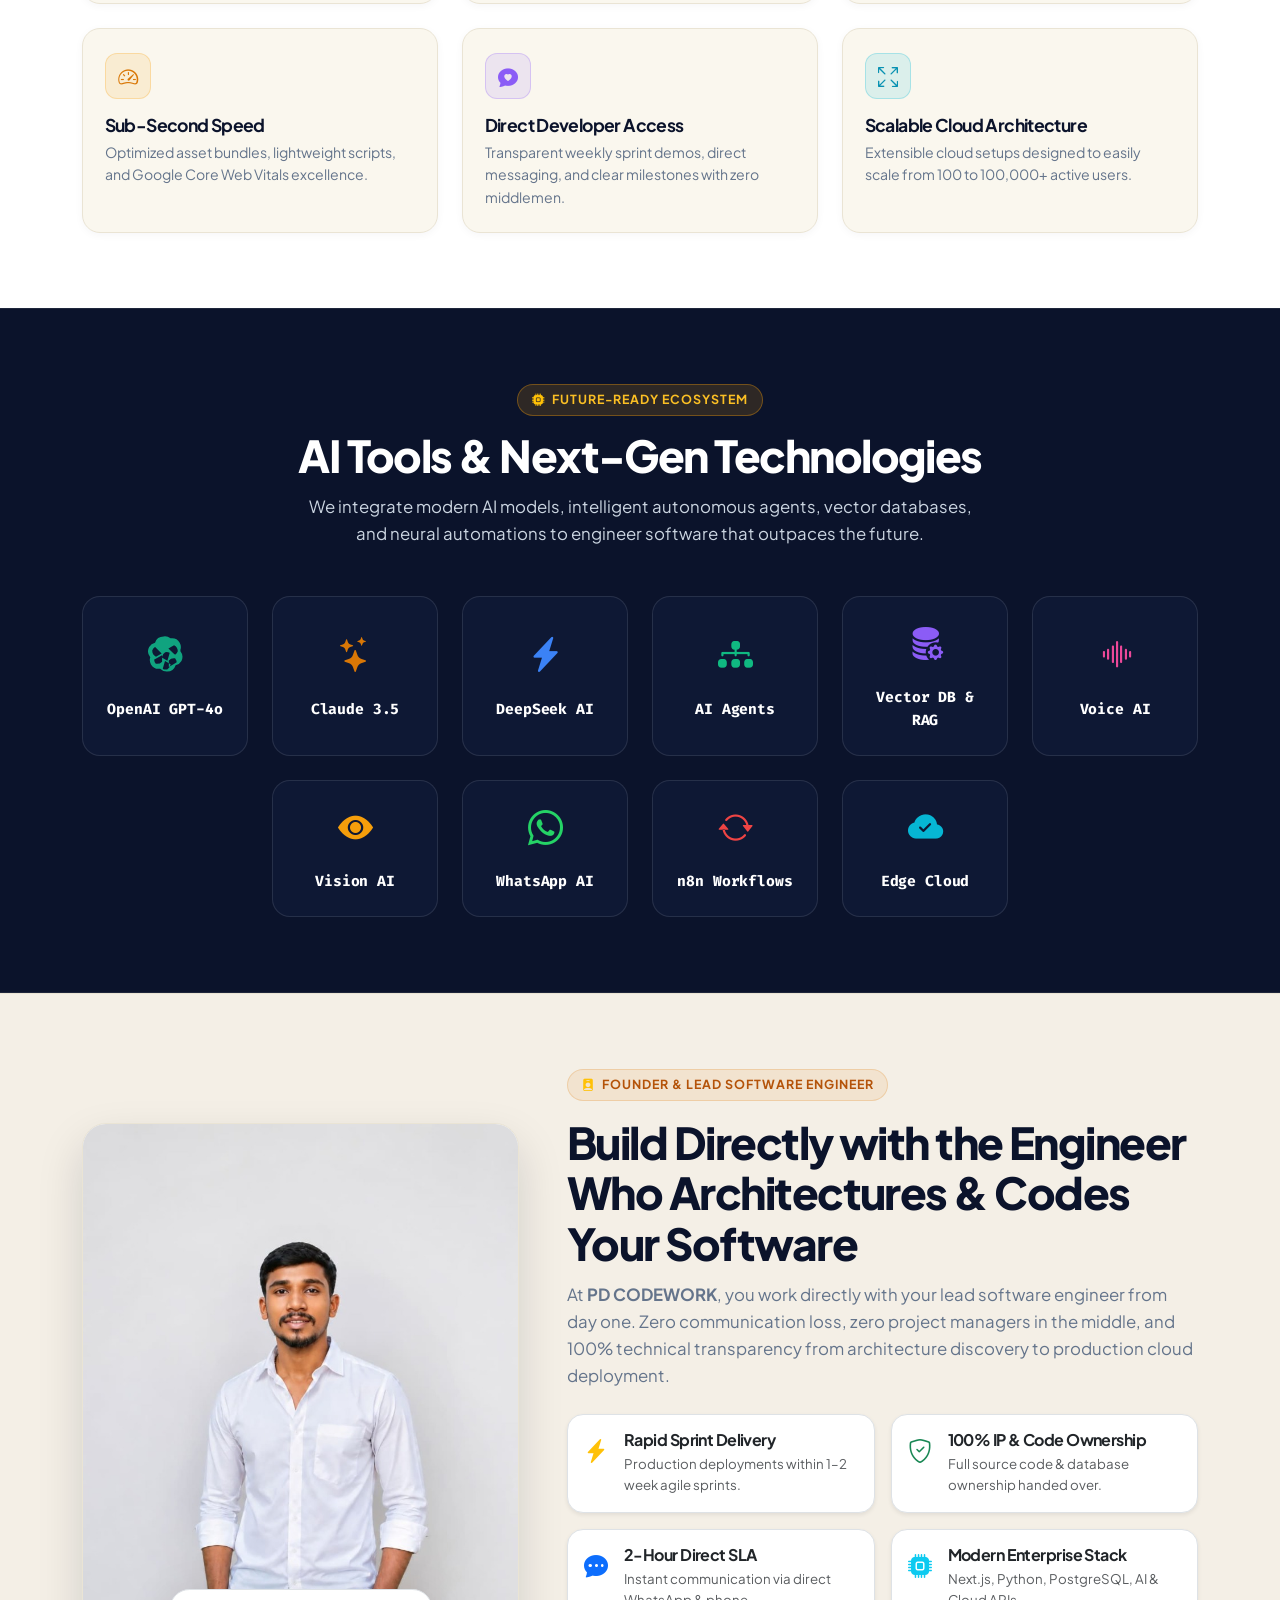
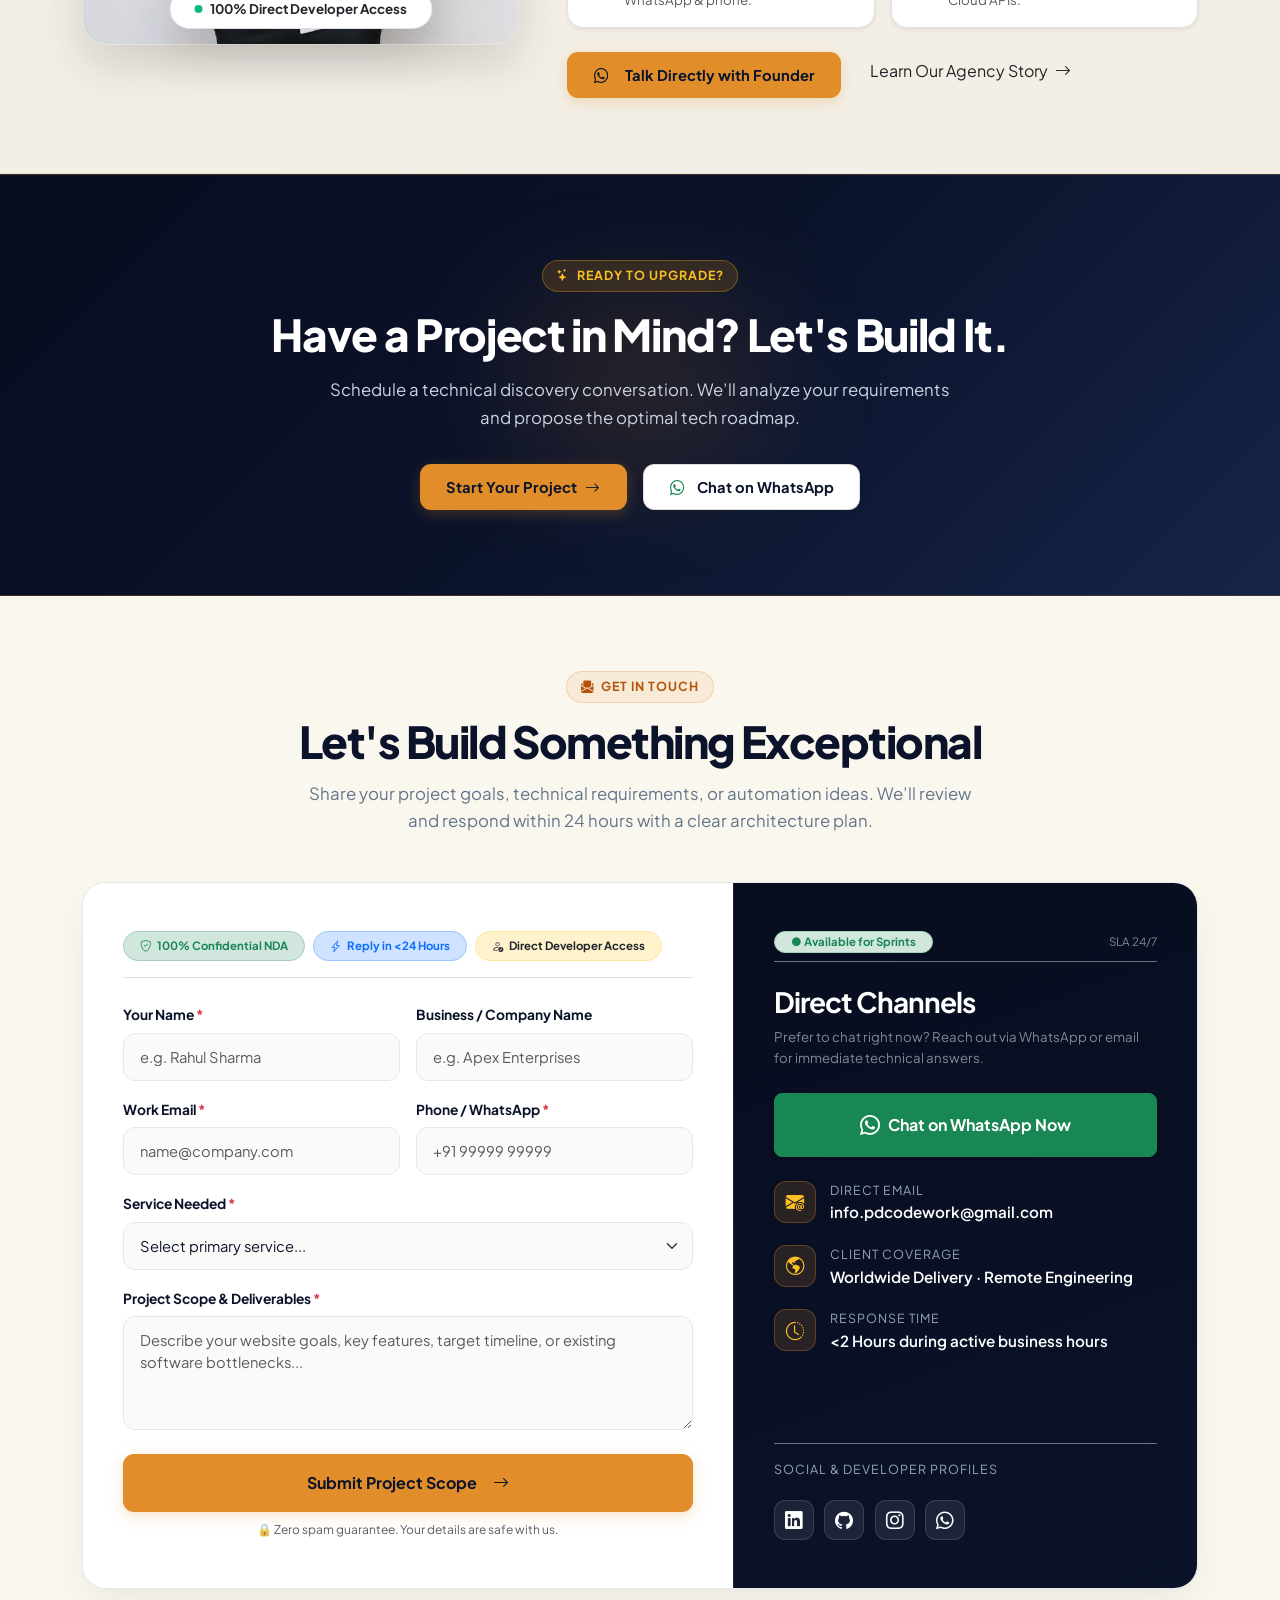
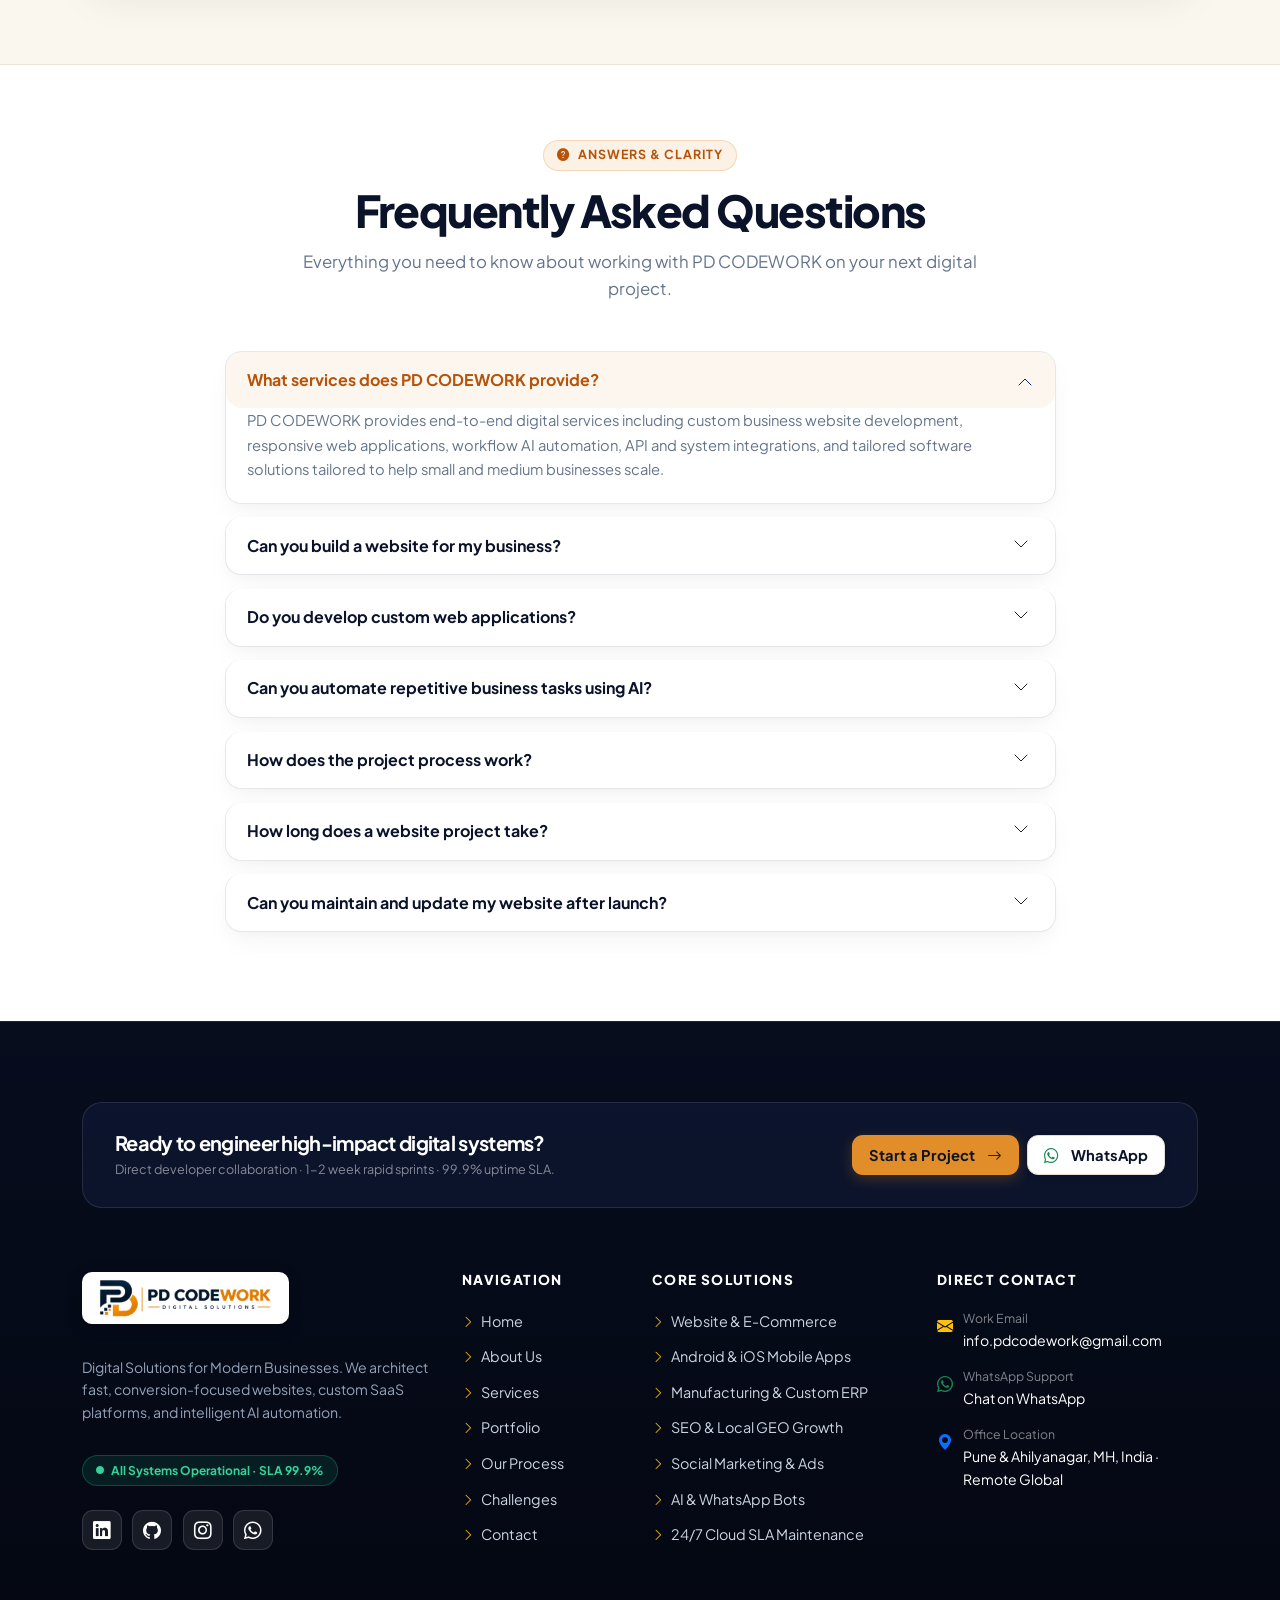
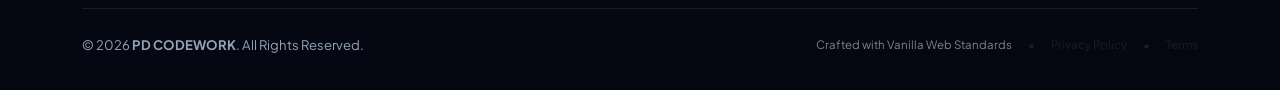
==== commit 8a86feb1: "Remove raw phone number from text displays and remove hero growth chart card" ====
--- a/index.html
+++ b/index.html
@@ -353,45 +353,6 @@
                 height="485" loading="eager">
             </div>
 
-            <!-- Floating Card 3: Bottom-Left (Client Growth & Traffic Chart) -->
-            <div class="hero-float-card-3 d-none d-md-block">
-              <div class="metric-header-row">
-                <span>Client Growth & Traffic</span>
-                <span>Q2 2026</span>
-              </div>
-              <div class="metric-big-val">
-                +64% <span class="metric-green-pill">↑ Growth</span>
-              </div>
-              <!-- Clean SVG Trend Curve Chart -->
-              <svg class="metric-chart-svg" viewBox="0 0 160 38" fill="none" xmlns="http://www.w3.org/2000/svg">
-                <path d="M0 32 C35 30, 60 25, 90 14 C120 4, 140 8, 160 2" stroke="#10B981" stroke-width="2.5"
-                  stroke-linecap="round" />
-                <path d="M0 32 C35 30, 60 25, 90 14 C120 4, 140 8, 160 2 V38 H0 Z" fill="url(#chartGreenGrad)"
-                  opacity="0.15" />
-                <defs>
-                  <linearGradient id="chartGreenGrad" x1="0" y1="0" x2="0" y2="1">
-                    <stop offset="0%" stop-color="#10B981" />
-                    <stop offset="100%" stop-color="#10B981" stop-opacity="0" />
-                  </linearGradient>
-                </defs>
-              </svg>
-              <div class="chart-axis-labels">
-                <span>W1</span>
-                <span>W2</span>
-                <span>W3</span>
-                <span>W4</span>
-              </div>
-              <div class="channel-bar-legend">
-                <div class="channel-bar-wa" style="width: 52%; background-color: #10B981;"></div>
-                <div class="channel-bar-email" style="width: 30%; background-color: #8B5CF6;"></div>
-                <div class="channel-bar-sms" style="width: 18%; background-color: #3B82F6;"></div>
-              </div>
-              <div class="channel-tags-text">
-                <span style="color: #10B981; font-weight: 600;">Web 52%</span>
-                <span style="color: #8B5CF6;">AI 30%</span>
-                <span style="color: #3B82F6;">API 18%</span>
-              </div>
-            </div>
 
             <!-- Floating Card 4: Bottom-Right (Enterprise SaaS / Software Project) -->
             <div class="hero-float-card-4 d-none d-md-block">
@@ -2151,7 +2112,7 @@
               <i class="bi bi-whatsapp text-success fs-6 mt-1"></i>
               <div>
                 <small class="text-white-50 d-block">WhatsApp Support</small>
-                <a href="https://wa.me/919657847967" target="_blank" rel="noopener noreferrer">+91 9657847967</a>
+                <a href="https://wa.me/919657847967" target="_blank" rel="noopener noreferrer">Chat on WhatsApp</a>
               </div>
             </li>
             <li class="footer-contact-link">
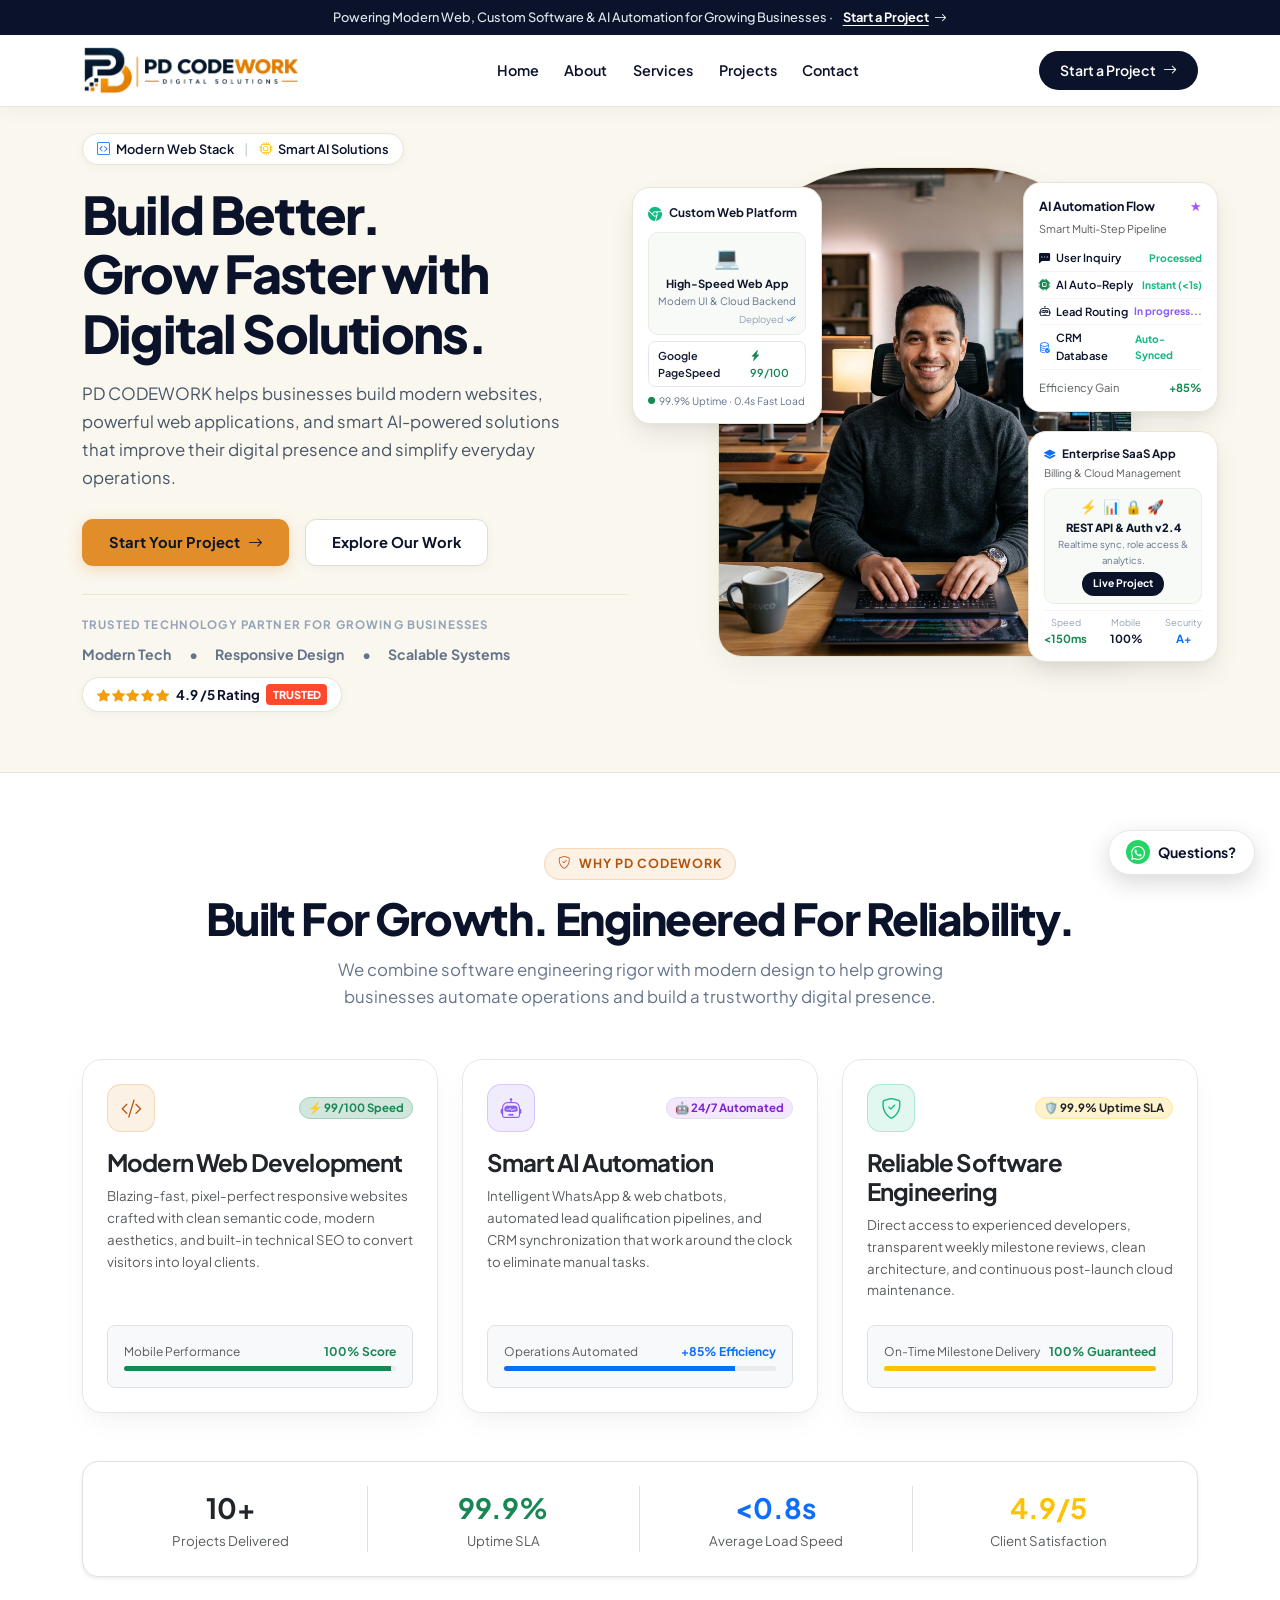
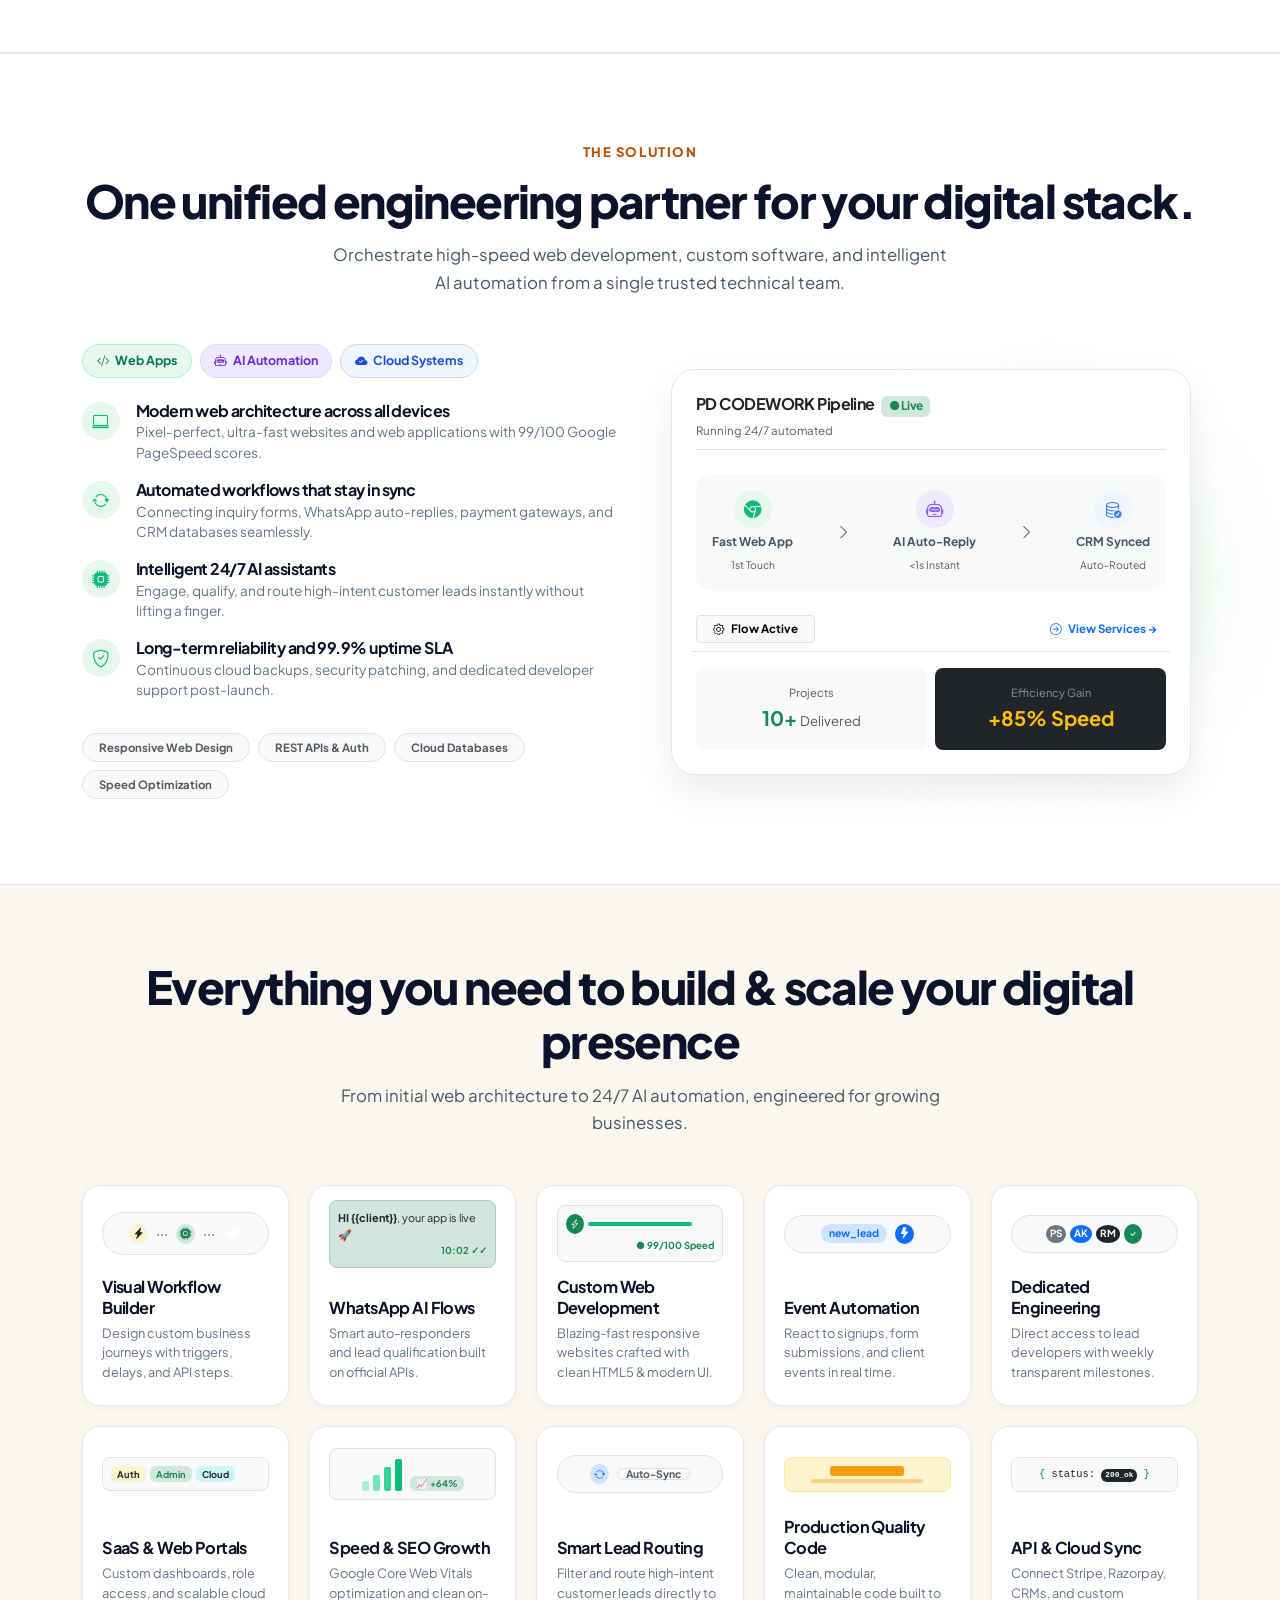
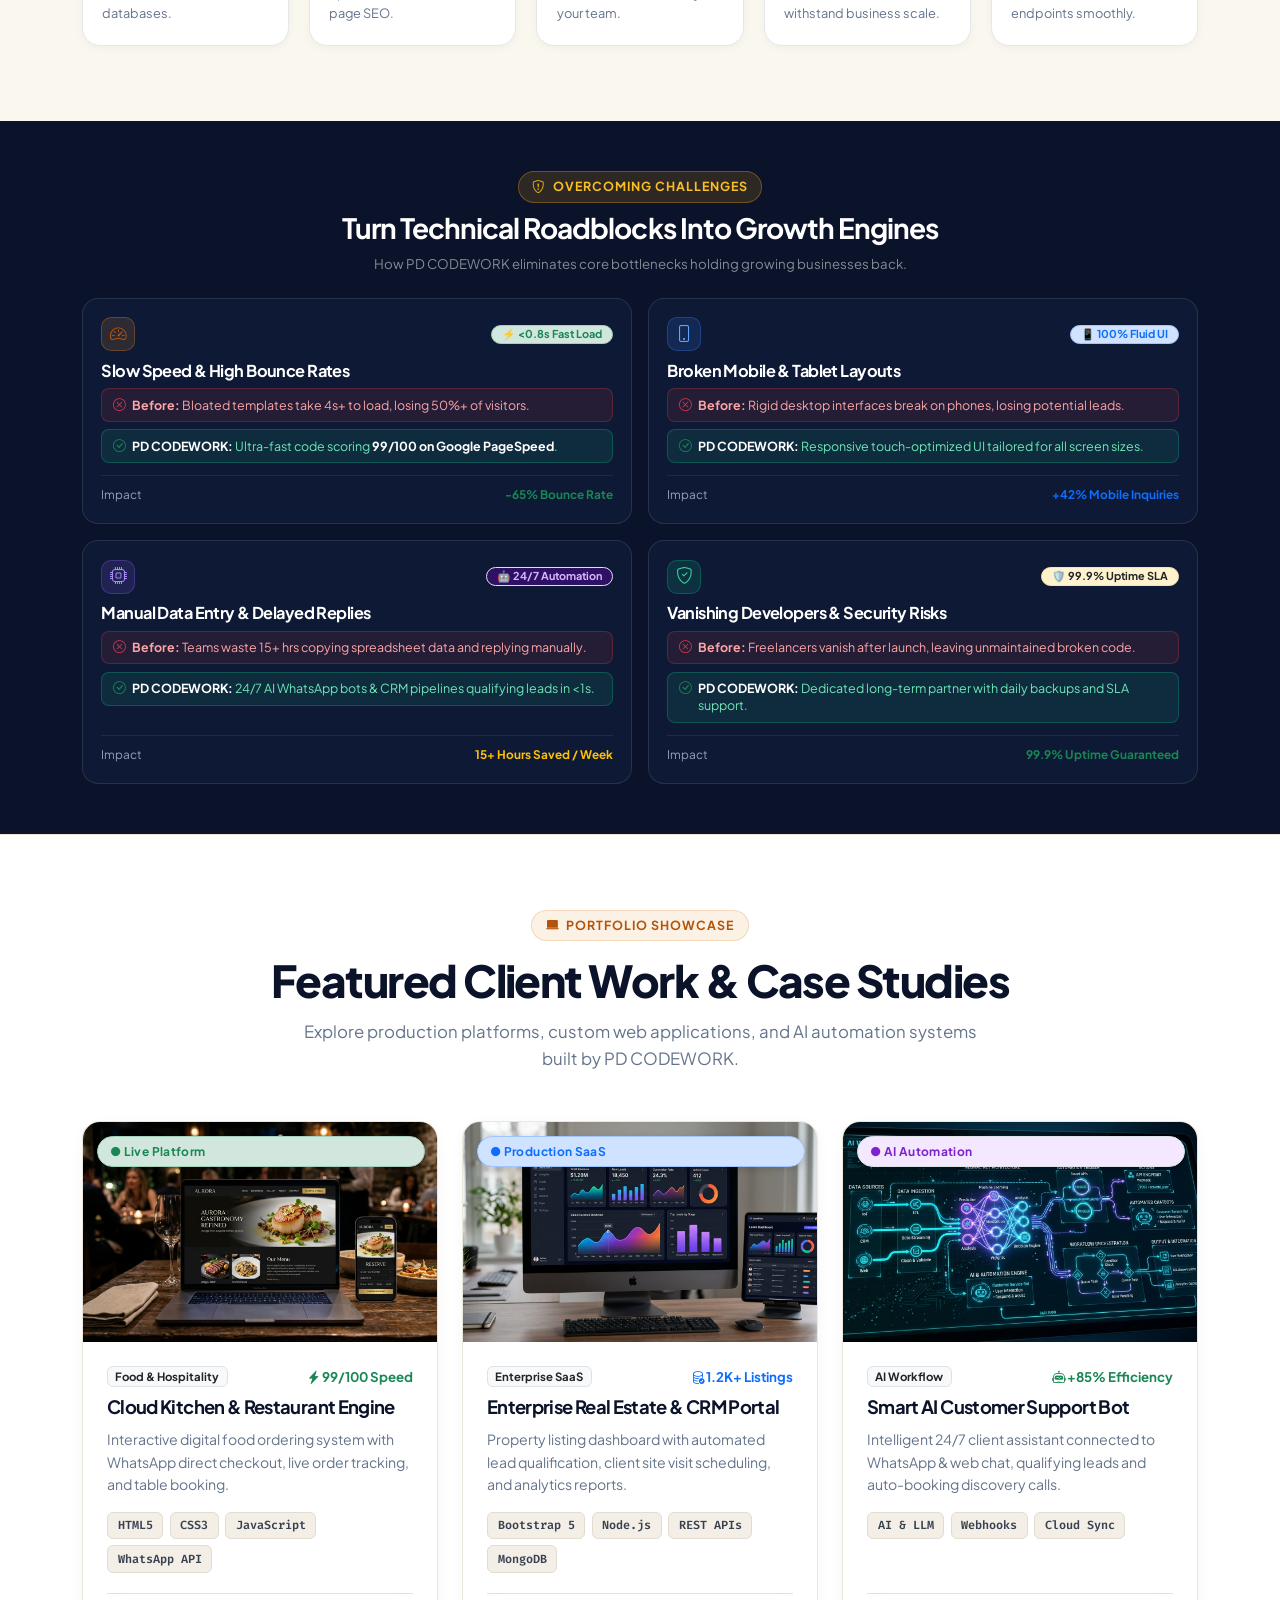
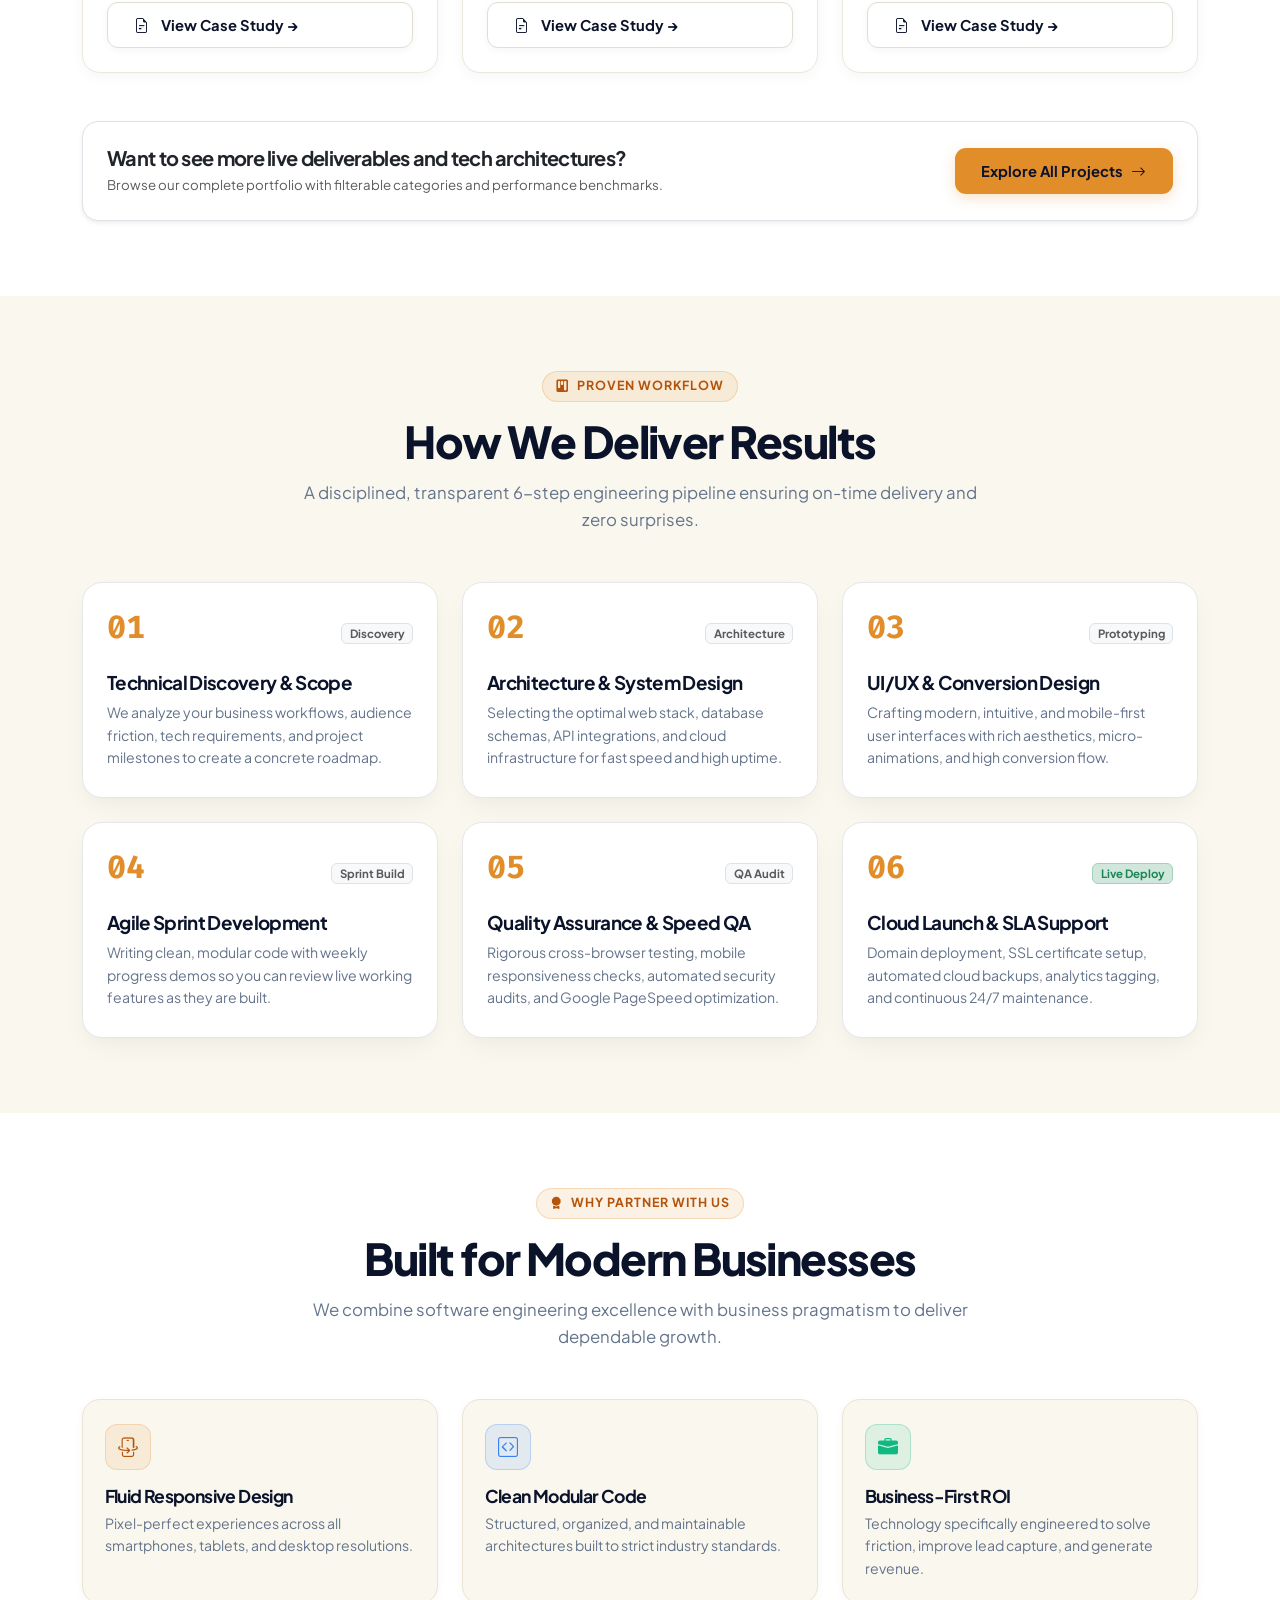
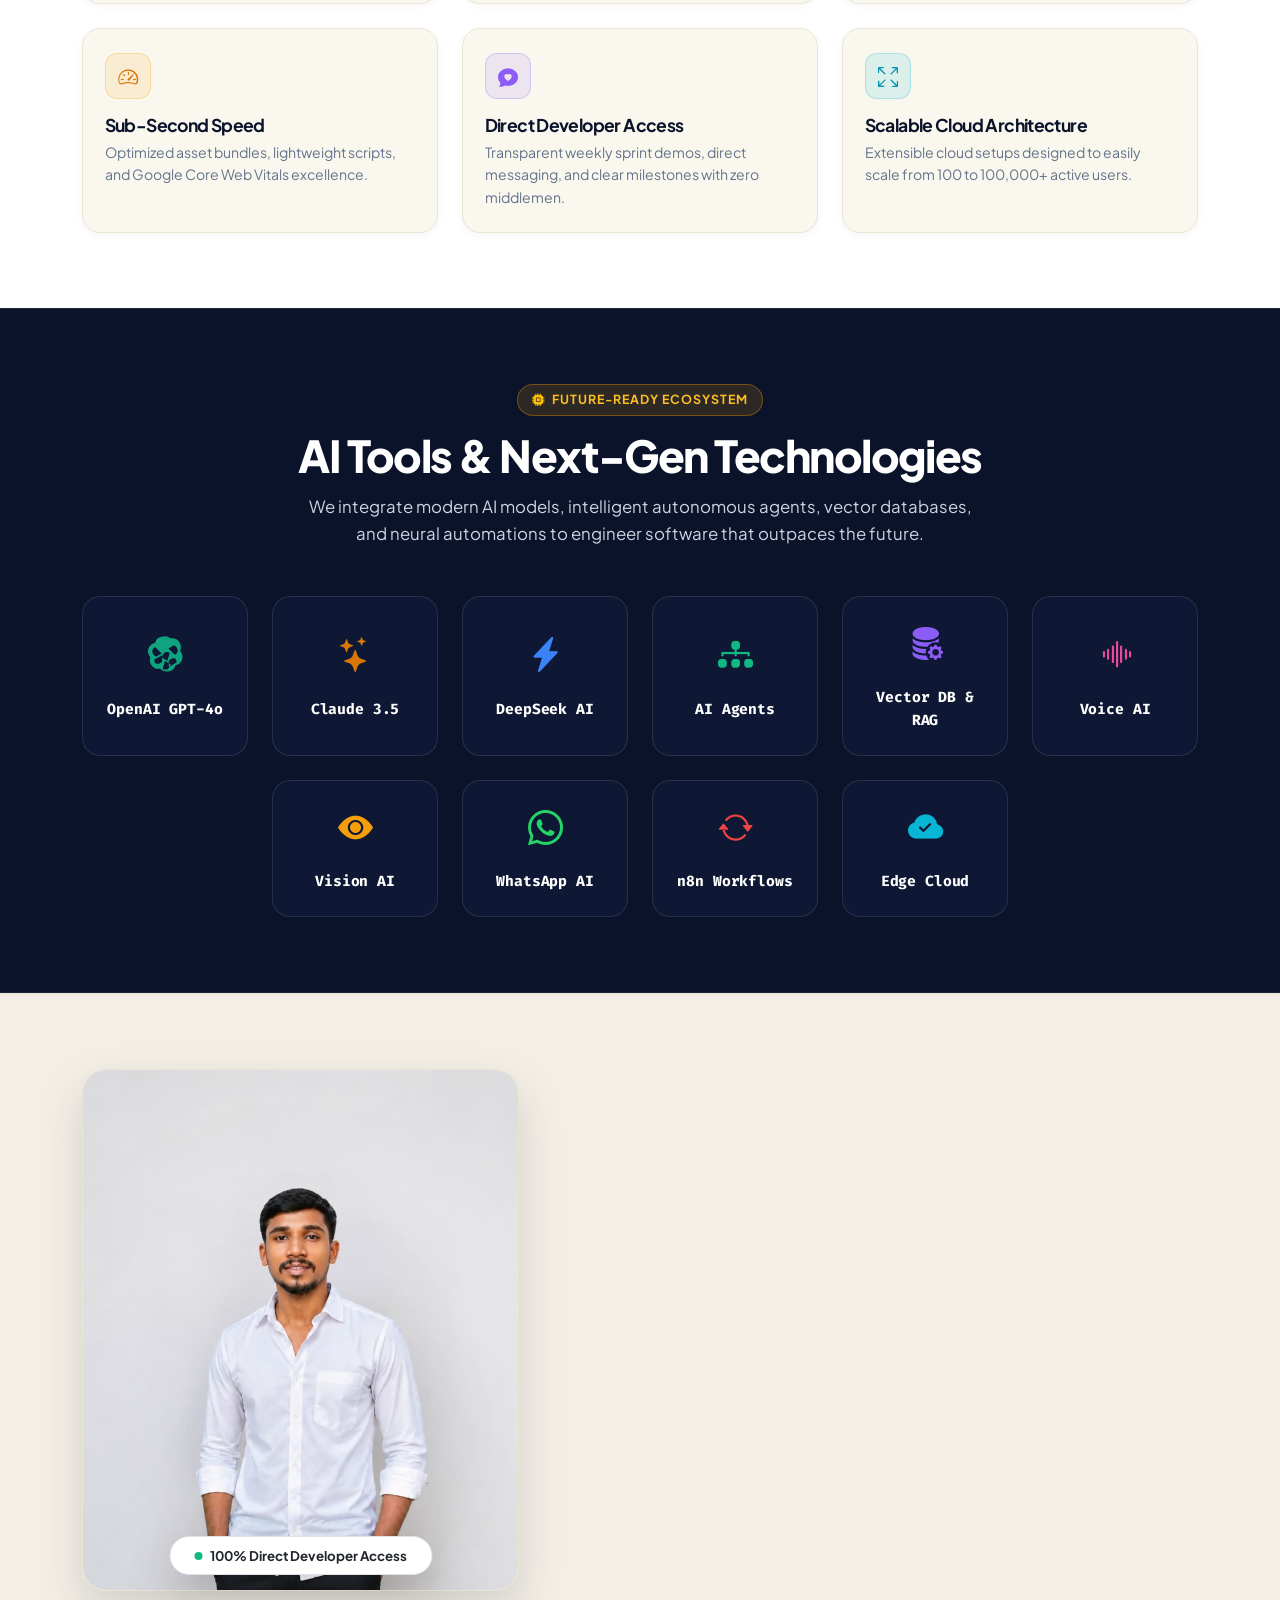
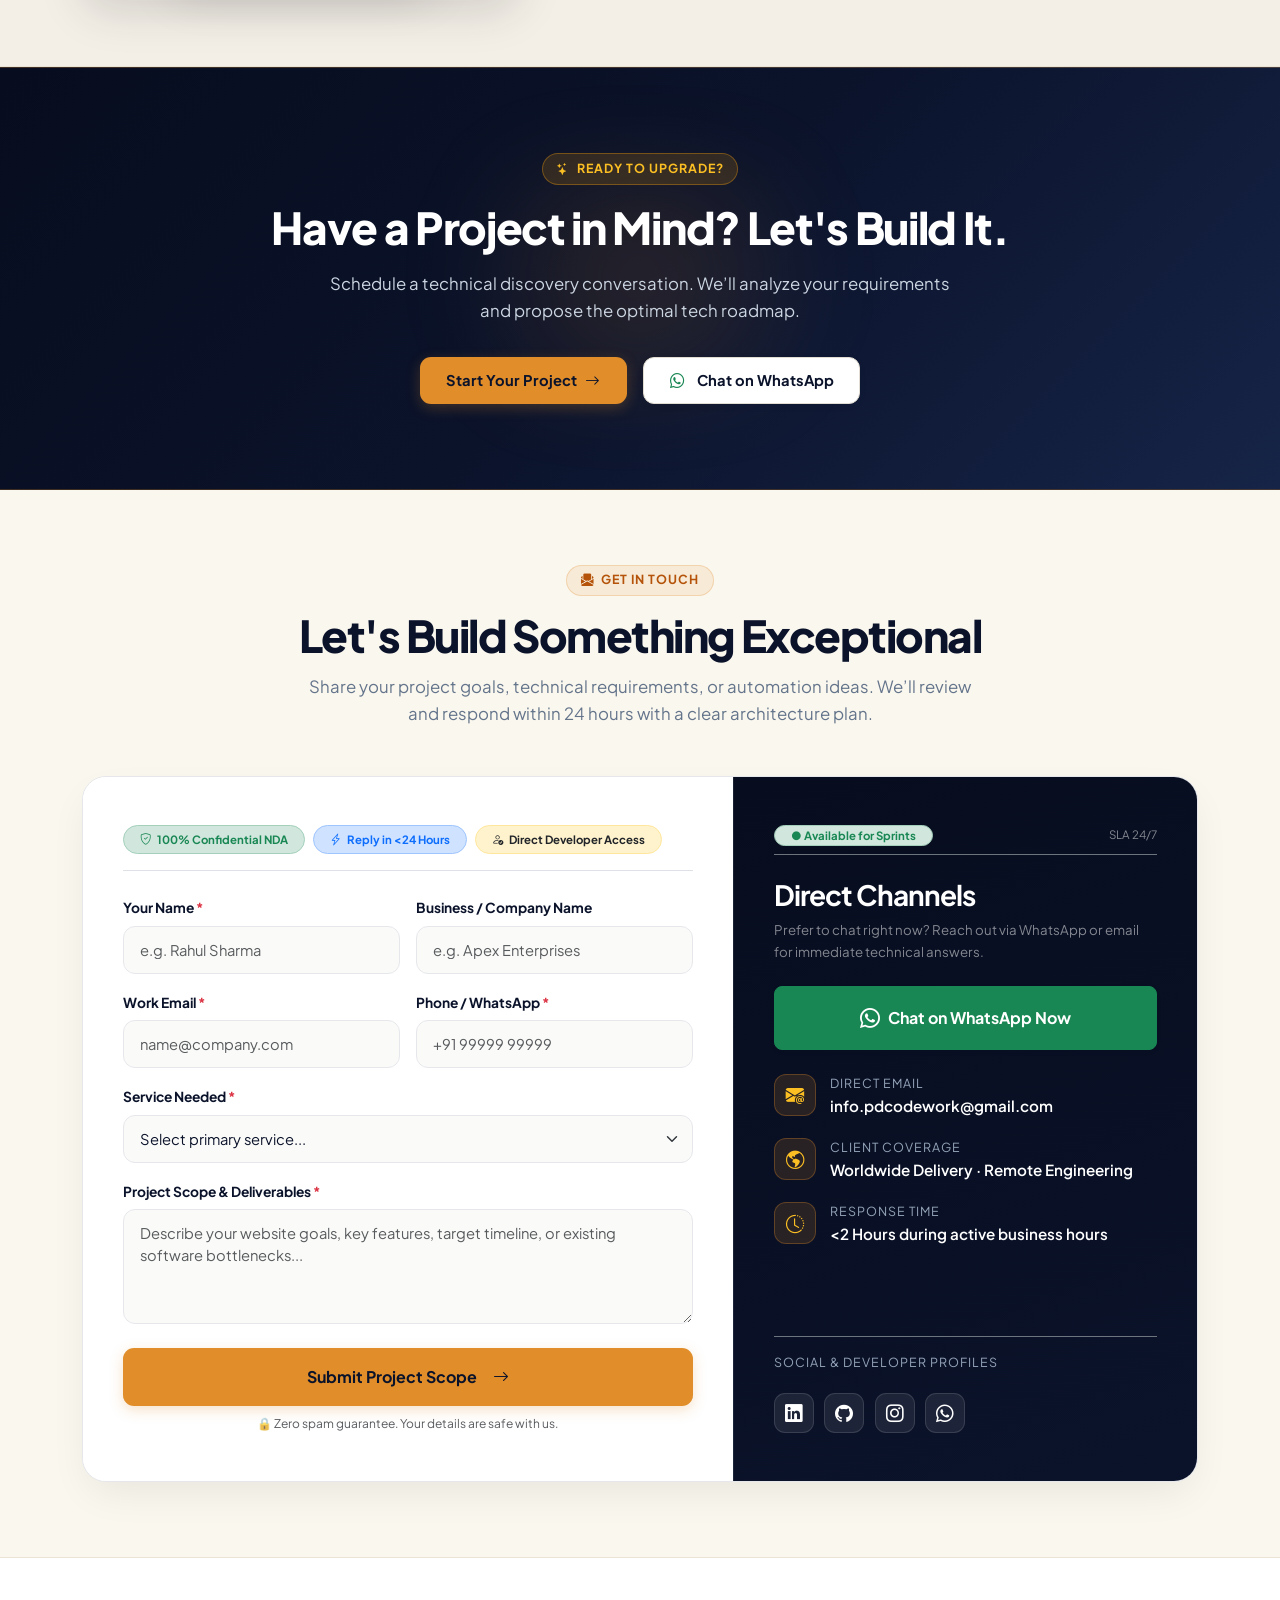
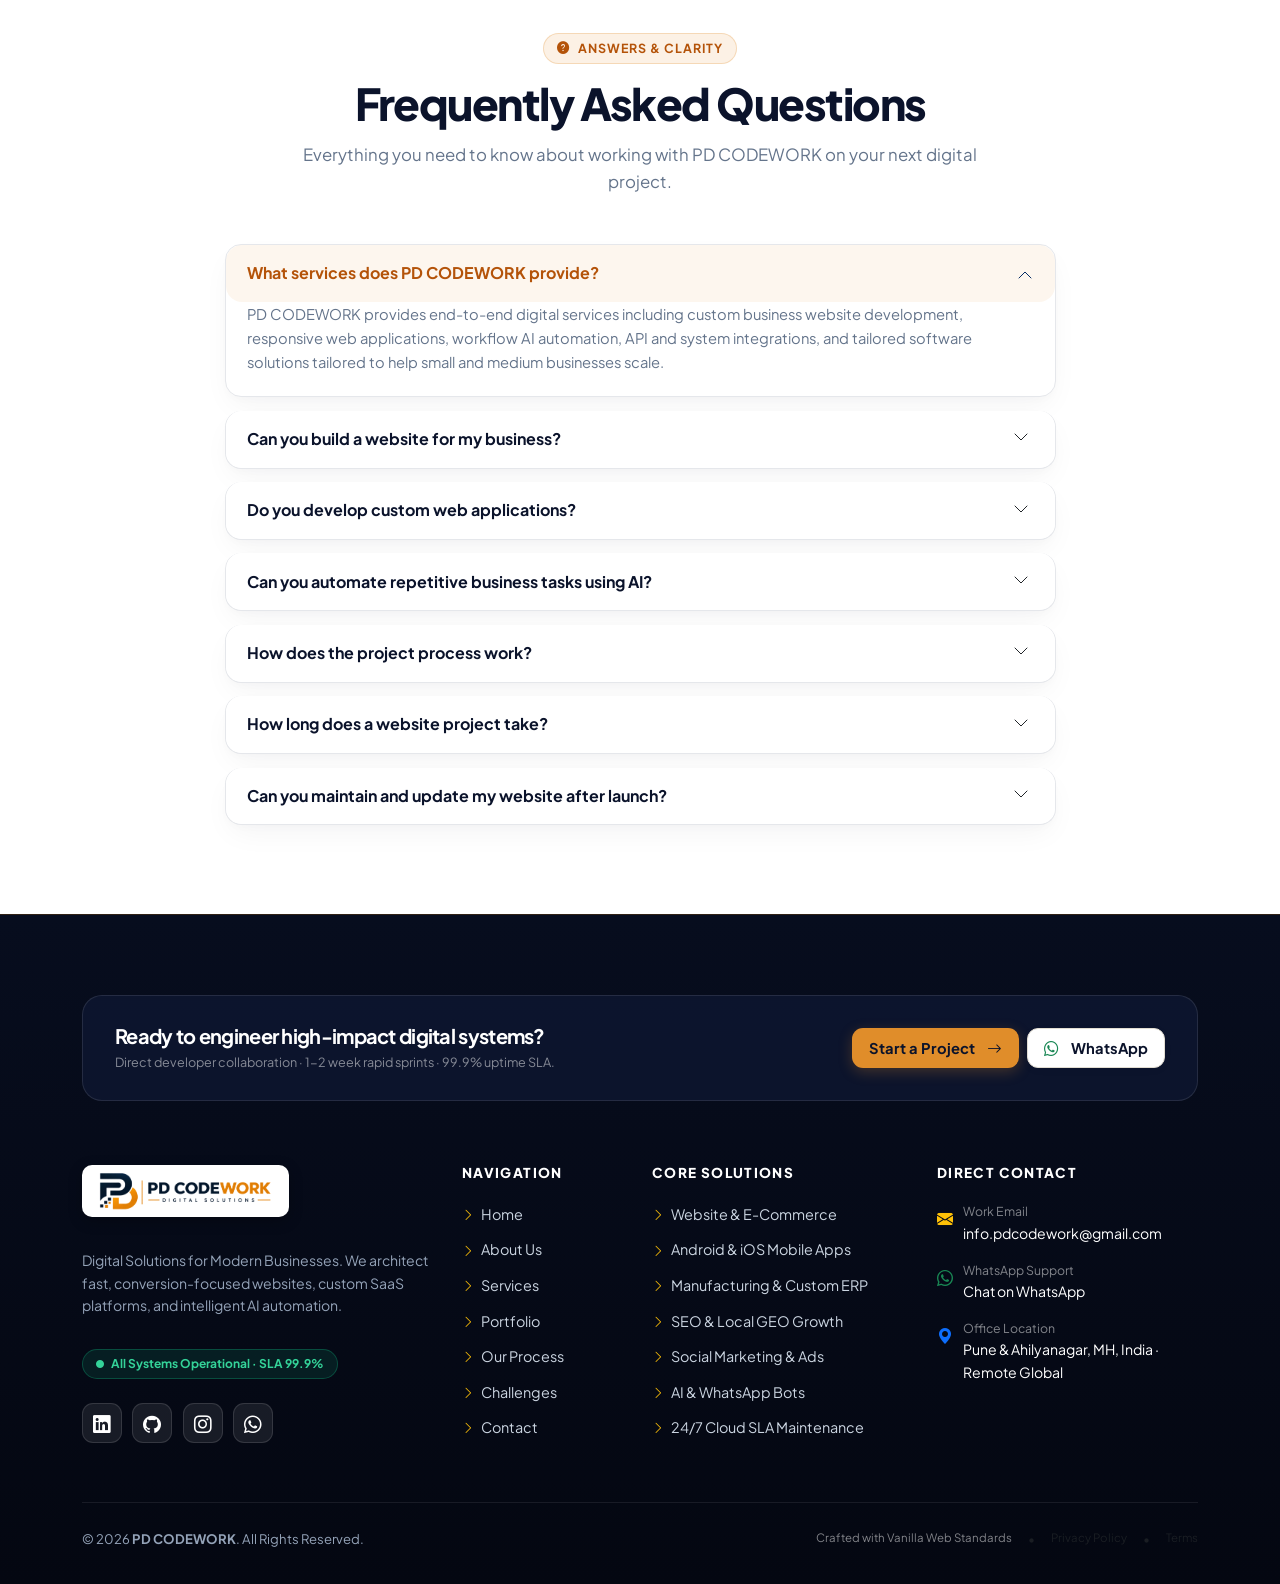
==== commit 1311c898: "Update index.html with latest user layout changes" ====
--- a/index.html
+++ b/index.html
@@ -1518,26 +1518,33 @@
   <!-- =========================================================================
        11.5 DIRECT DEVELOPER COLLABORATION / FOUNDER LEADERSHIP
        ========================================================================= -->
-  <section class="founder-section section-padding" id="founder" style="background-color: var(--bg-page-cream-alt, #F4EFE6); border-top: 1px solid var(--border-cream); border-bottom: 1px solid var(--border-cream);">
+  <section class="founder-section section-padding" id="founder"
+    style="background-color: var(--bg-page-cream-alt, #F4EFE6); border-top: 1px solid var(--border-cream); border-bottom: 1px solid var(--border-cream);">
     <div class="container">
       <div class="row align-items-center g-5">
 
         <!-- Left Column: Authentic Founder Photo Frame -->
         <div class="col-lg-5 reveal-item">
           <div class="founder-card-frame position-relative">
-            <div class="founder-img-wrapper" style="border-radius: 24px; overflow: hidden; box-shadow: 0 20px 45px rgba(11, 19, 43, 0.15); border: 1px solid var(--border-cream); background: #FFFFFF;">
-              <img src="images/founder-portrait.jpg" alt="PD CODEWORK Founder & Lead Software Engineer" class="img-fluid w-100 d-block" style="object-fit: cover; object-position: center top; max-height: 520px;" loading="lazy">
+            <div class="founder-img-wrapper"
+              style="border-radius: 24px; overflow: hidden; box-shadow: 0 20px 45px rgba(11, 19, 43, 0.15); border: 1px solid var(--border-cream); background: #FFFFFF;">
+              <img src="images/founder-portrait.jpg" alt="PD CODEWORK Founder & Lead Software Engineer"
+                class="img-fluid w-100 d-block"
+                style="object-fit: cover; object-position: center top; max-height: 520px;" loading="lazy">
             </div>
             <!-- Floating Verified Developer Badge -->
-            <div class="founder-card-badge position-absolute bottom-0 start-50 translate-middle-x mb-3 bg-white px-4 py-2 rounded-pill shadow-lg border border-cream d-flex align-items-center gap-2" style="white-space: nowrap;">
-              <span class="badge-status-dot" style="width: 8px; height: 8px; background: #10B981; border-radius: 50%; display: inline-block;"></span>
+            <div
+              class="founder-card-badge position-absolute bottom-0 start-50 translate-middle-x mb-3 bg-white px-4 py-2 rounded-pill shadow-lg border border-cream d-flex align-items-center gap-2"
+              style="white-space: nowrap;">
+              <span class="badge-status-dot"
+                style="width: 8px; height: 8px; background: #10B981; border-radius: 50%; display: inline-block;"></span>
               <span class="small fw-bold text-dark">100% Direct Developer Access</span>
             </div>
           </div>
         </div>
 
         <!-- Right Column: Founder Story & Value Guarantee -->
-        <div class="col-lg-7 reveal-item">
+        <!-- <div class="col-lg-7 reveal-item">
           <div class="section-tag mb-3">
             <i class="bi bi-person-badge-fill text-warning"></i> Founder & Lead Software Engineer
           </div>
@@ -1593,7 +1600,7 @@
               Learn Our Agency Story <i class="bi bi-arrow-right ms-1"></i>
             </a>
           </div>
-        </div>
+        </div> -->
 
       </div>
     </div>
@@ -1828,12 +1835,12 @@
                   class="social-btn" aria-label="LinkedIn">
                   <i class="bi bi-linkedin"></i>
                 </a>
-                <a href="https://github.com/pdcodework" target="_blank" rel="noopener noreferrer"
-                  class="social-btn" aria-label="GitHub">
+                <a href="https://github.com/pdcodework" target="_blank" rel="noopener noreferrer" class="social-btn"
+                  aria-label="GitHub">
                   <i class="bi bi-github"></i>
                 </a>
-                <a href="https://www.instagram.com/pdcodework?igsi=MWVuM2VtZDZzMXA4NQ==" target="_blank" rel="noopener noreferrer"
-                  class="social-btn" aria-label="Instagram">
+                <a href="https://www.instagram.com/pdcodework?igsi=MWVuM2VtZDZzMXA4NQ==" target="_blank"
+                  rel="noopener noreferrer" class="social-btn" aria-label="Instagram">
                   <i class="bi bi-instagram"></i>
                 </a>
                 <a href="https://wa.me/919657847967" target="_blank" rel="noopener noreferrer" class="social-btn"
@@ -2047,12 +2054,12 @@
               class="social-btn" aria-label="LinkedIn">
               <i class="bi bi-linkedin"></i>
             </a>
-            <a href="https://github.com/pdcodework" target="_blank" rel="noopener noreferrer"
-              class="social-btn" aria-label="GitHub">
+            <a href="https://github.com/pdcodework" target="_blank" rel="noopener noreferrer" class="social-btn"
+              aria-label="GitHub">
               <i class="bi bi-github"></i>
             </a>
-            <a href="https://www.instagram.com/pdcodework?igsi=MWVuM2VtZDZzMXA4NQ==" target="_blank" rel="noopener noreferrer"
-              class="social-btn" aria-label="Instagram">
+            <a href="https://www.instagram.com/pdcodework?igsi=MWVuM2VtZDZzMXA4NQ==" target="_blank"
+              rel="noopener noreferrer" class="social-btn" aria-label="Instagram">
               <i class="bi bi-instagram"></i>
             </a>
             <a href="https://wa.me/919657847967" target="_blank" rel="noopener noreferrer" class="social-btn"
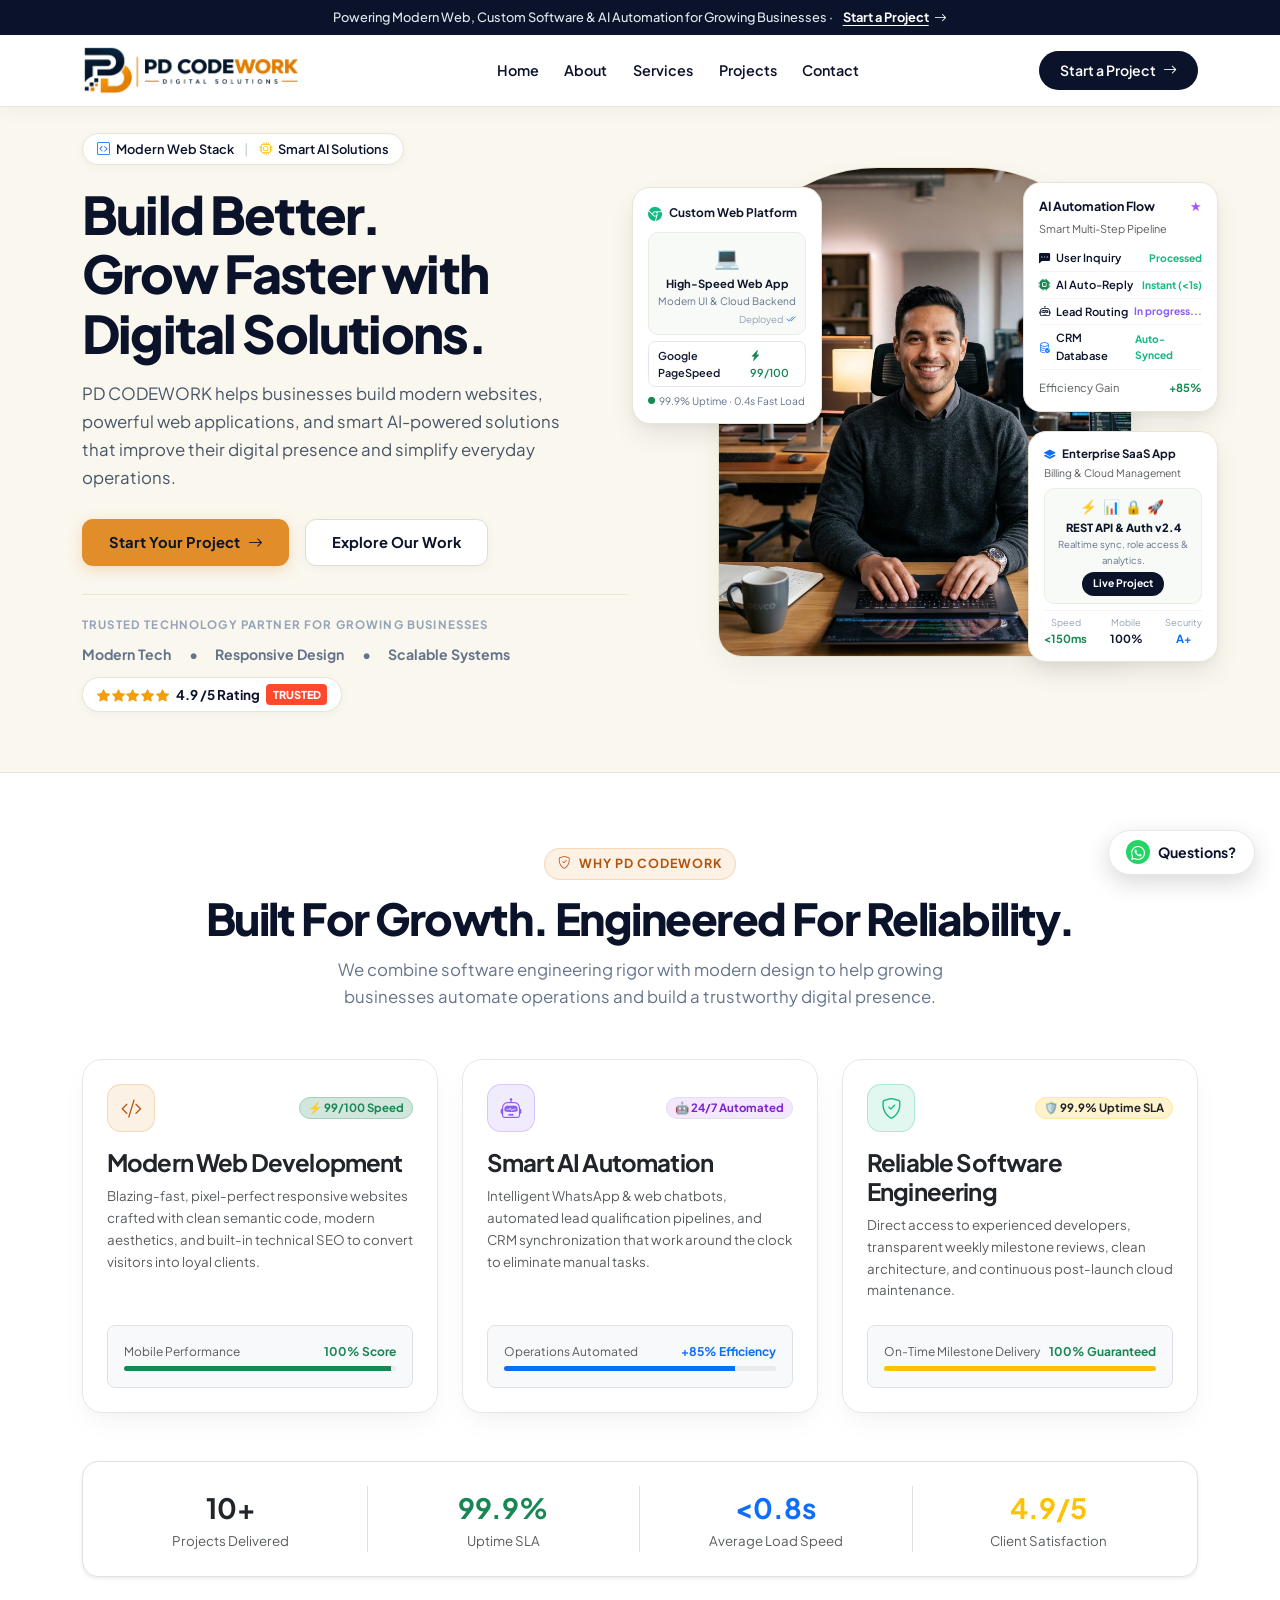
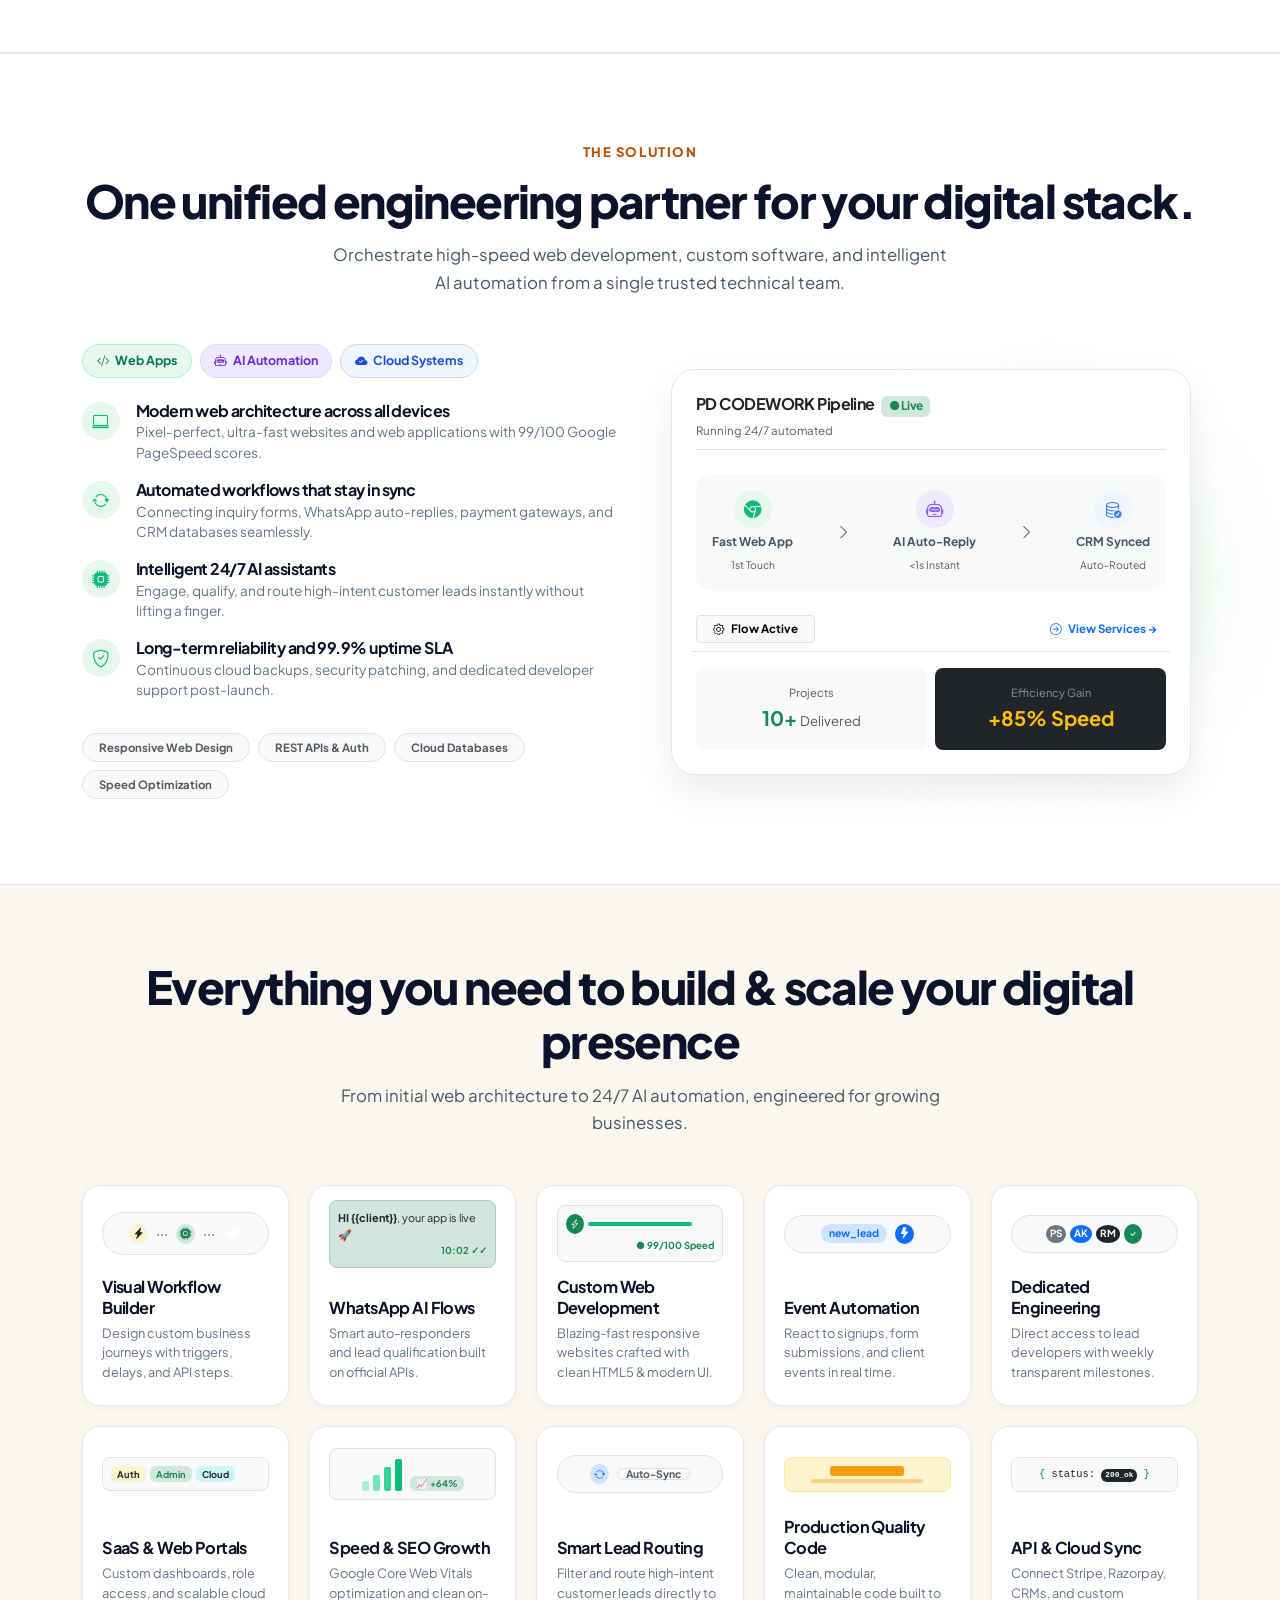
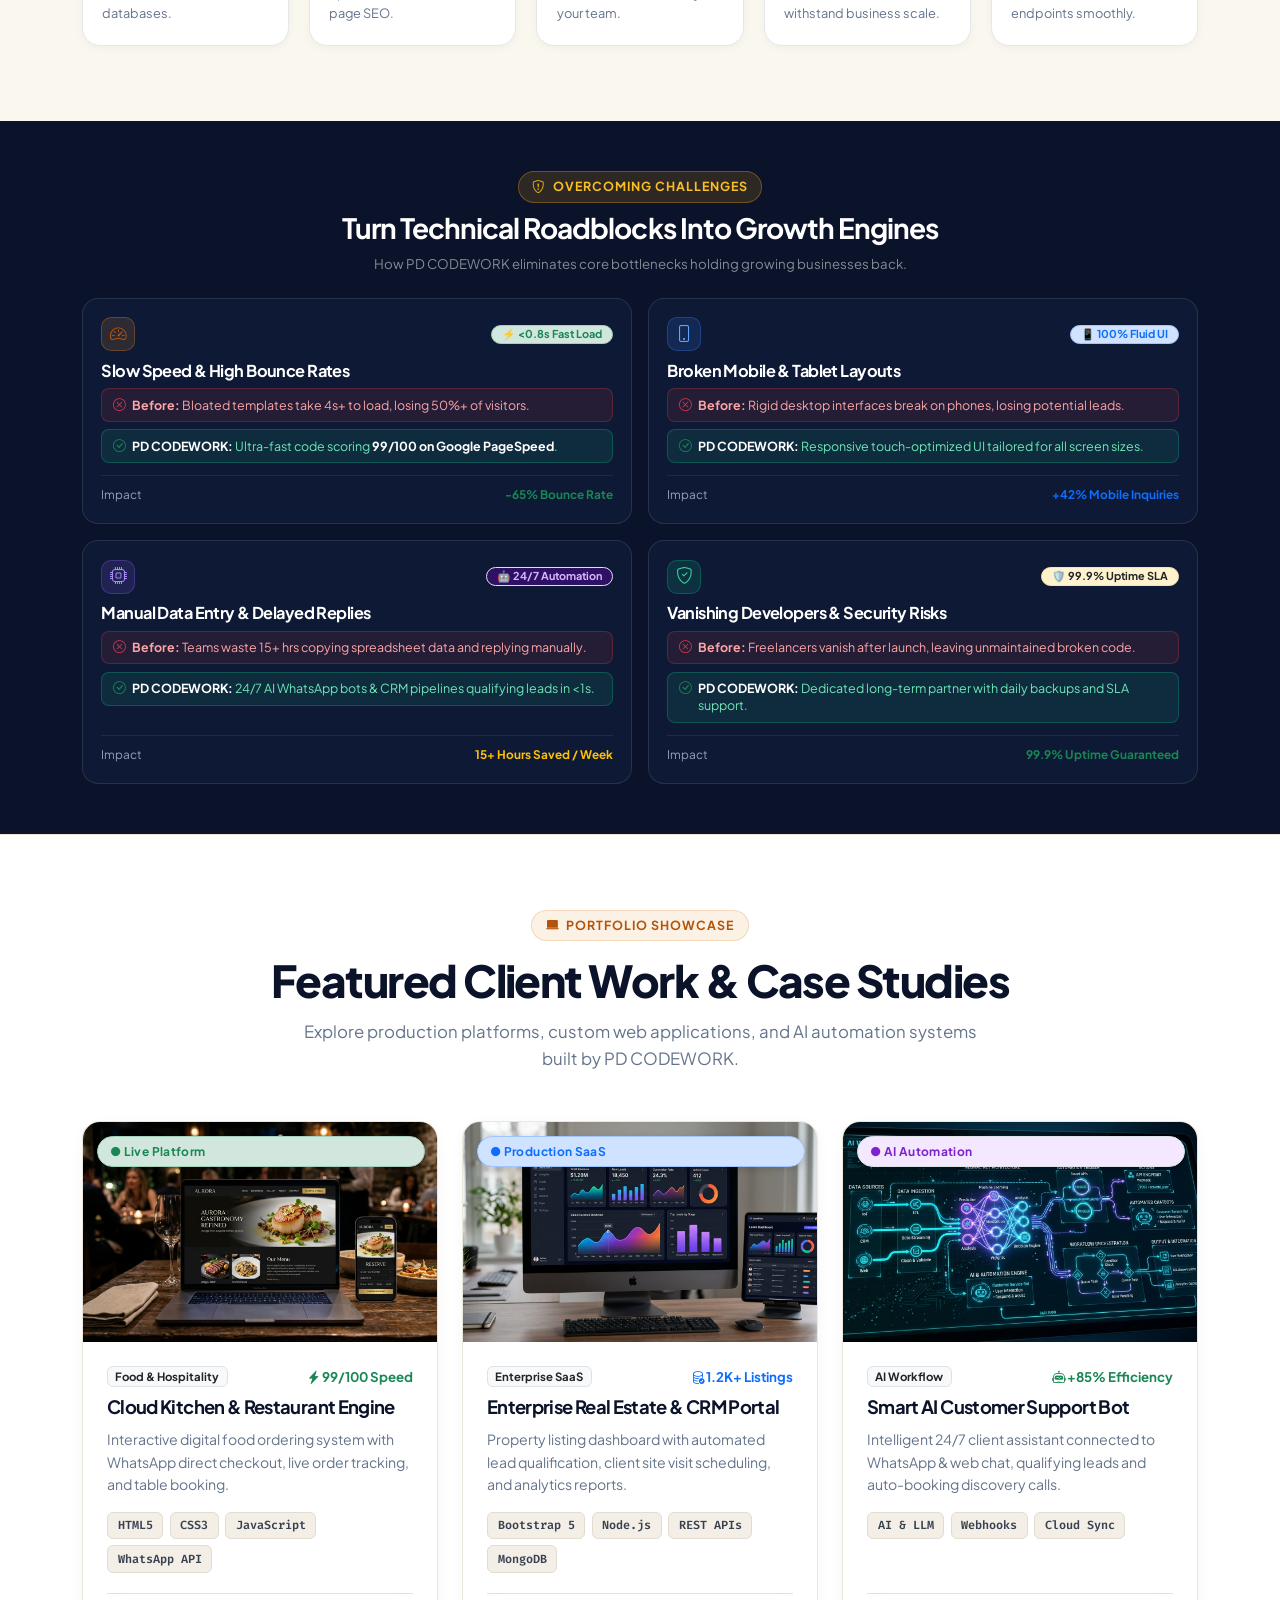
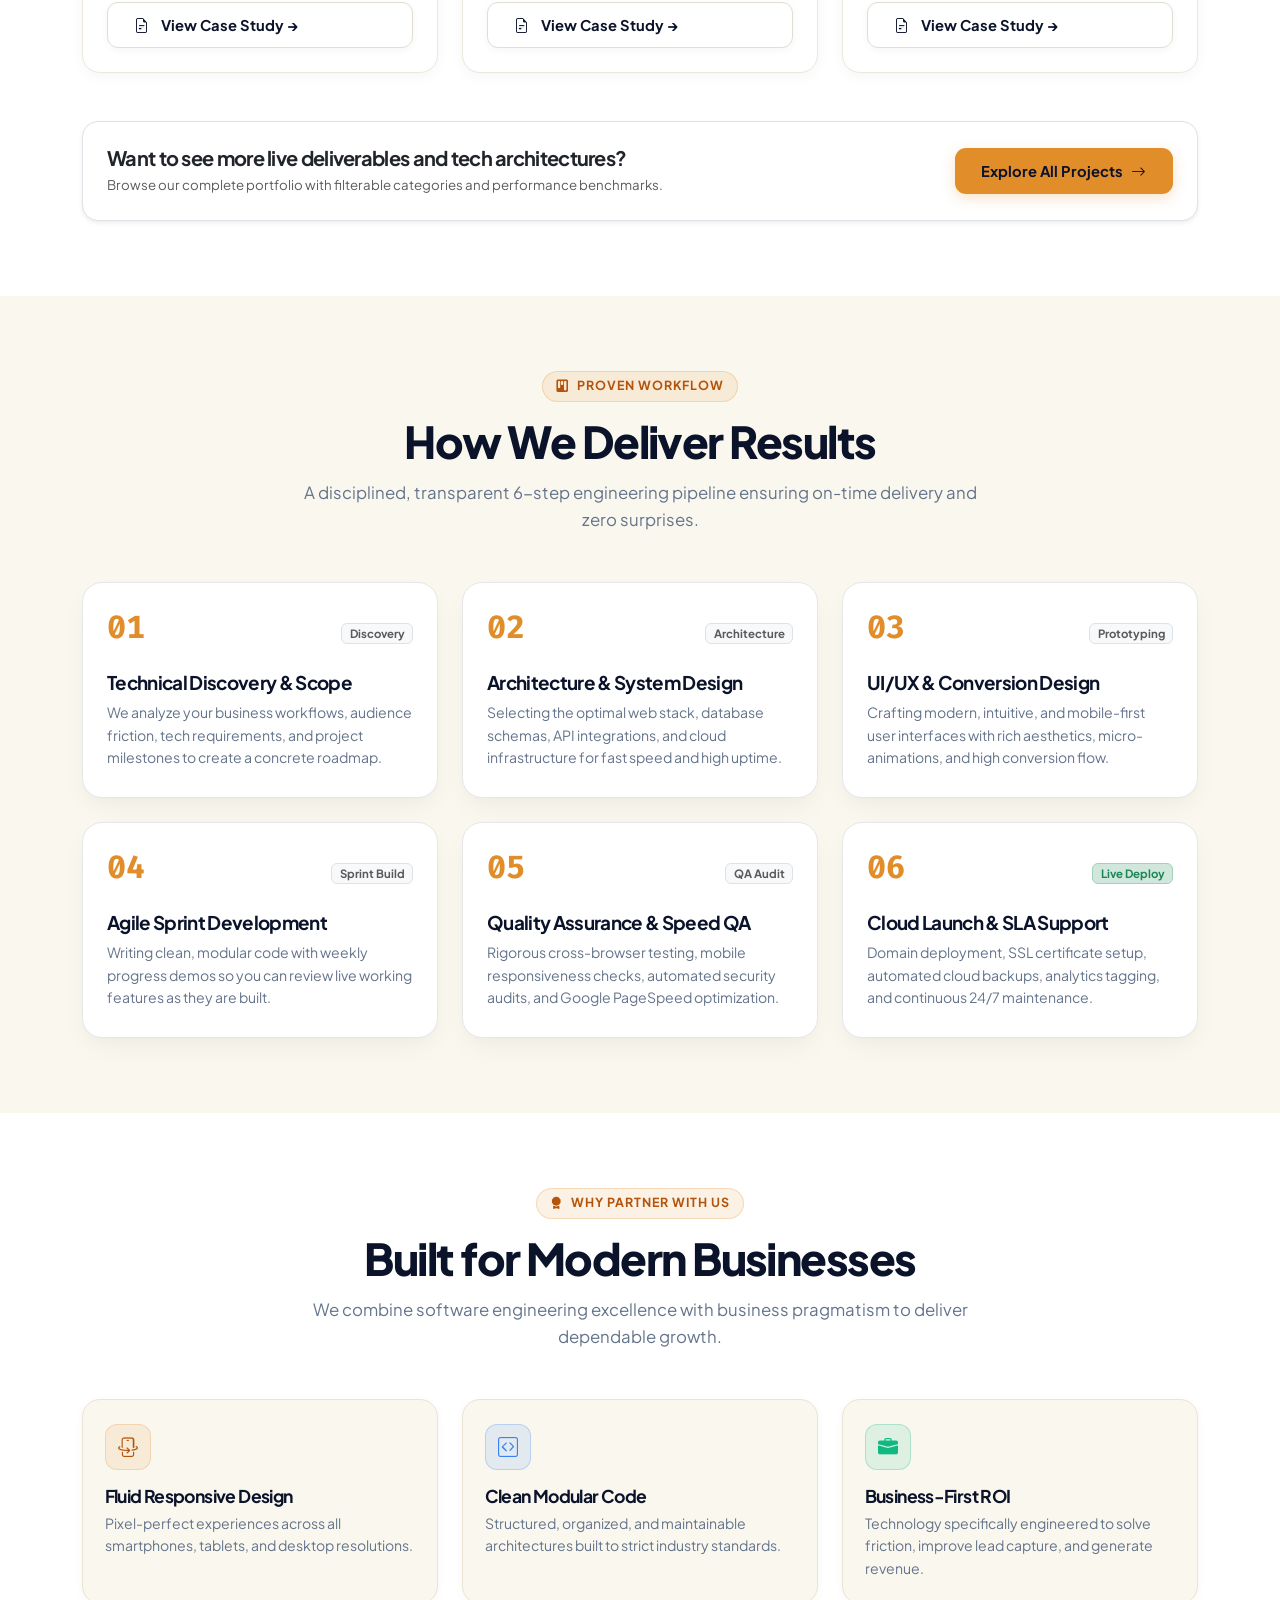
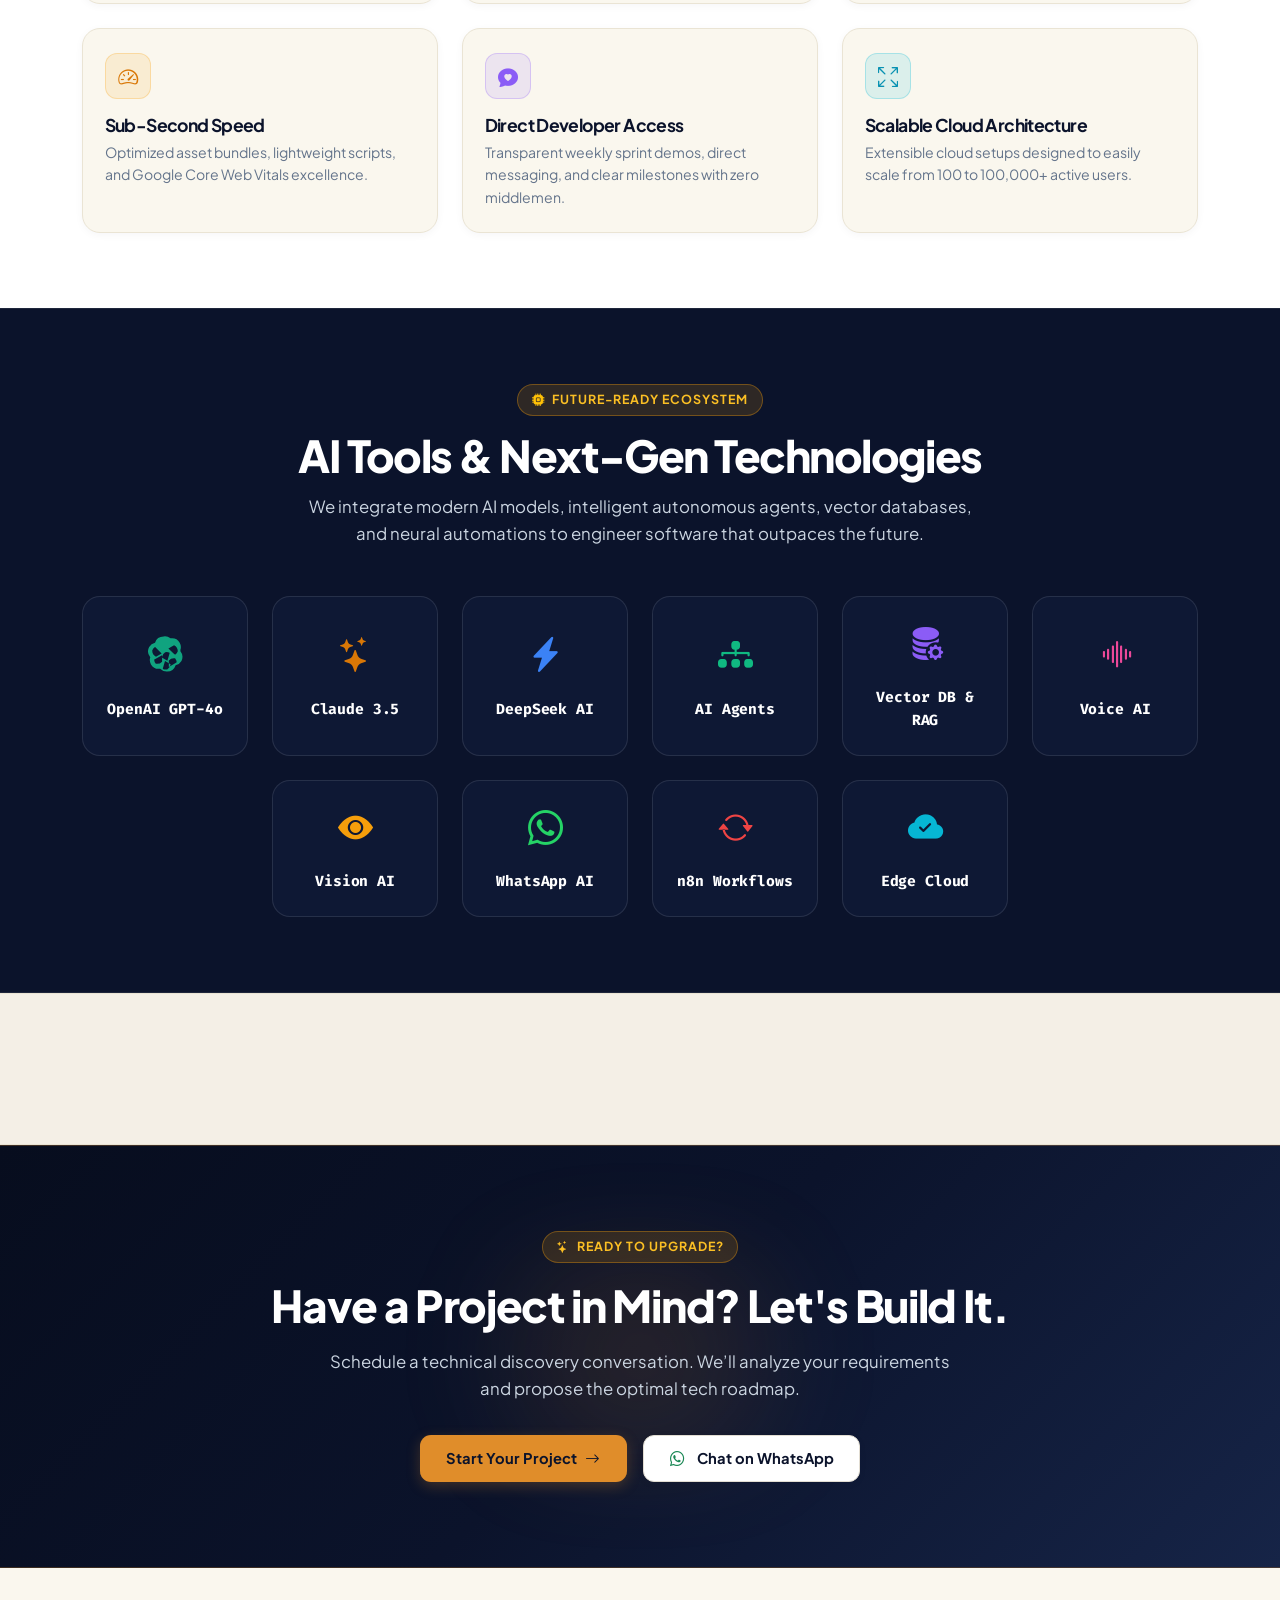
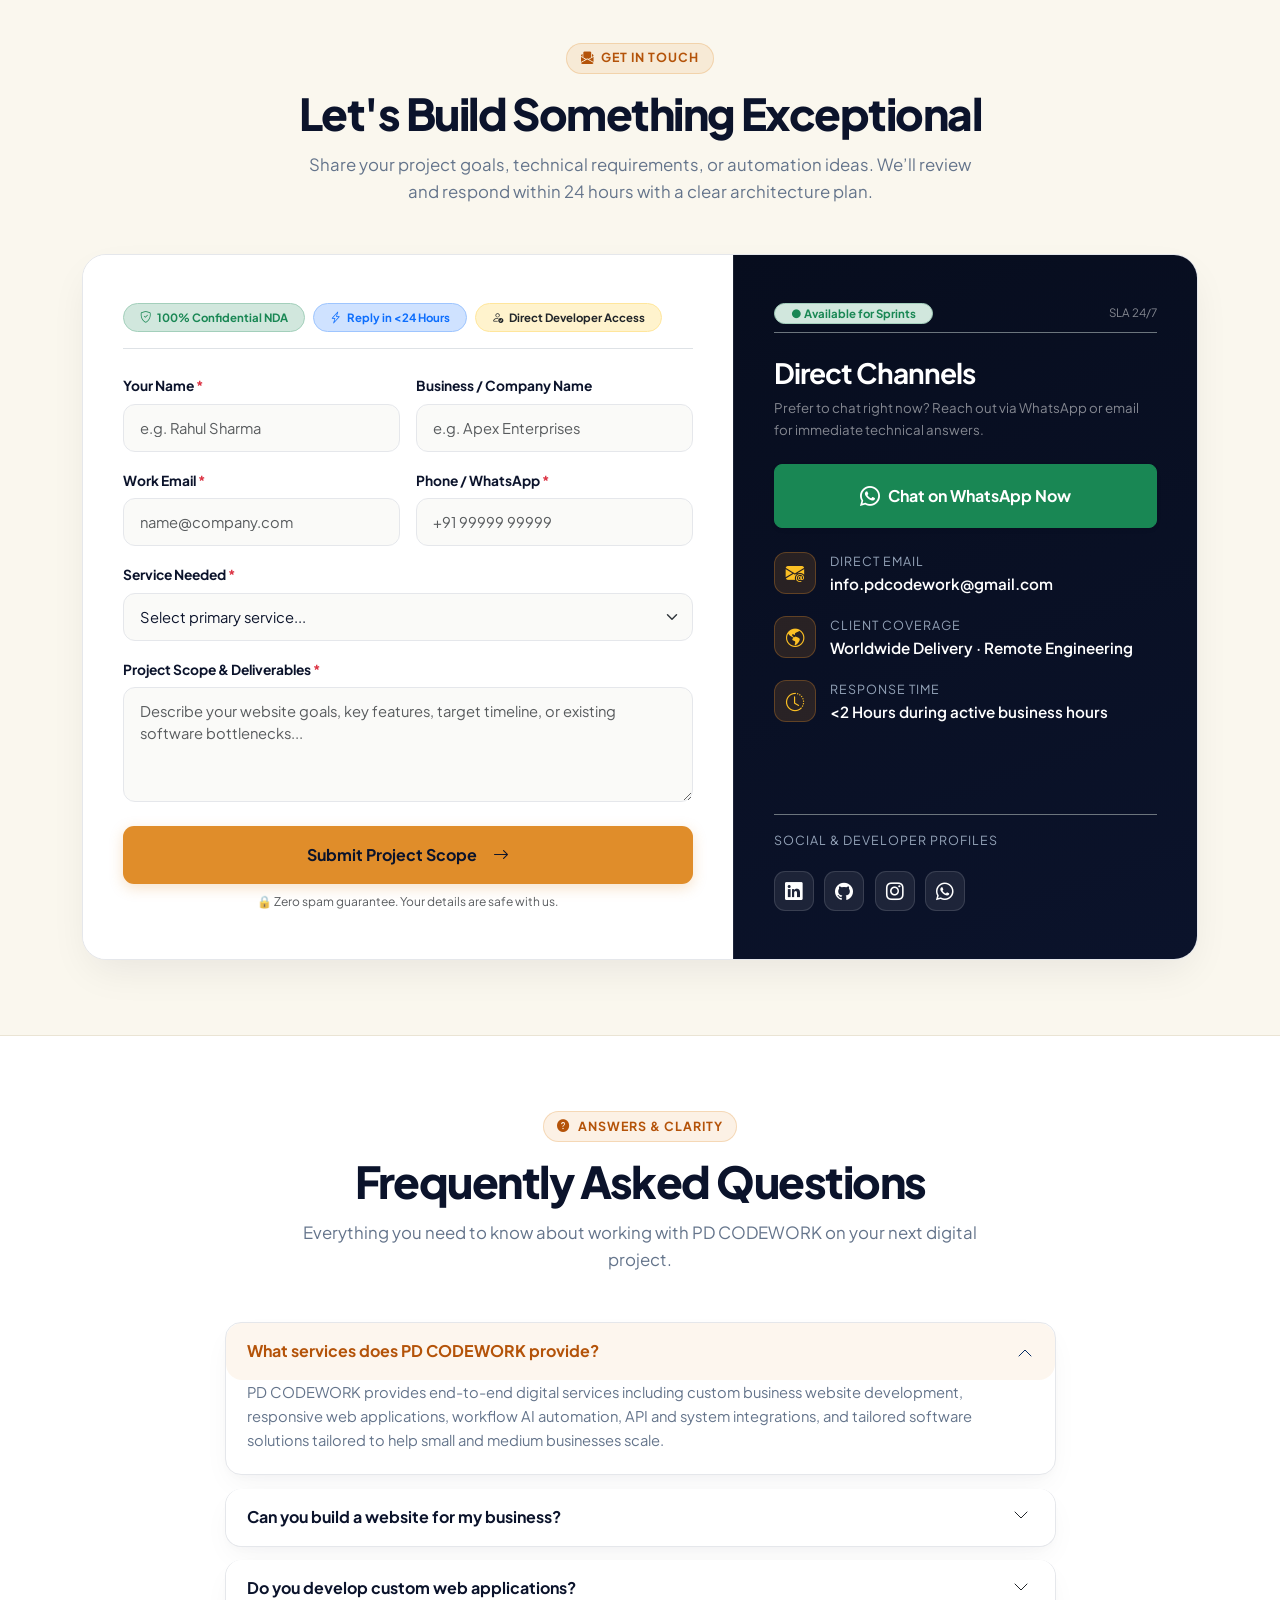
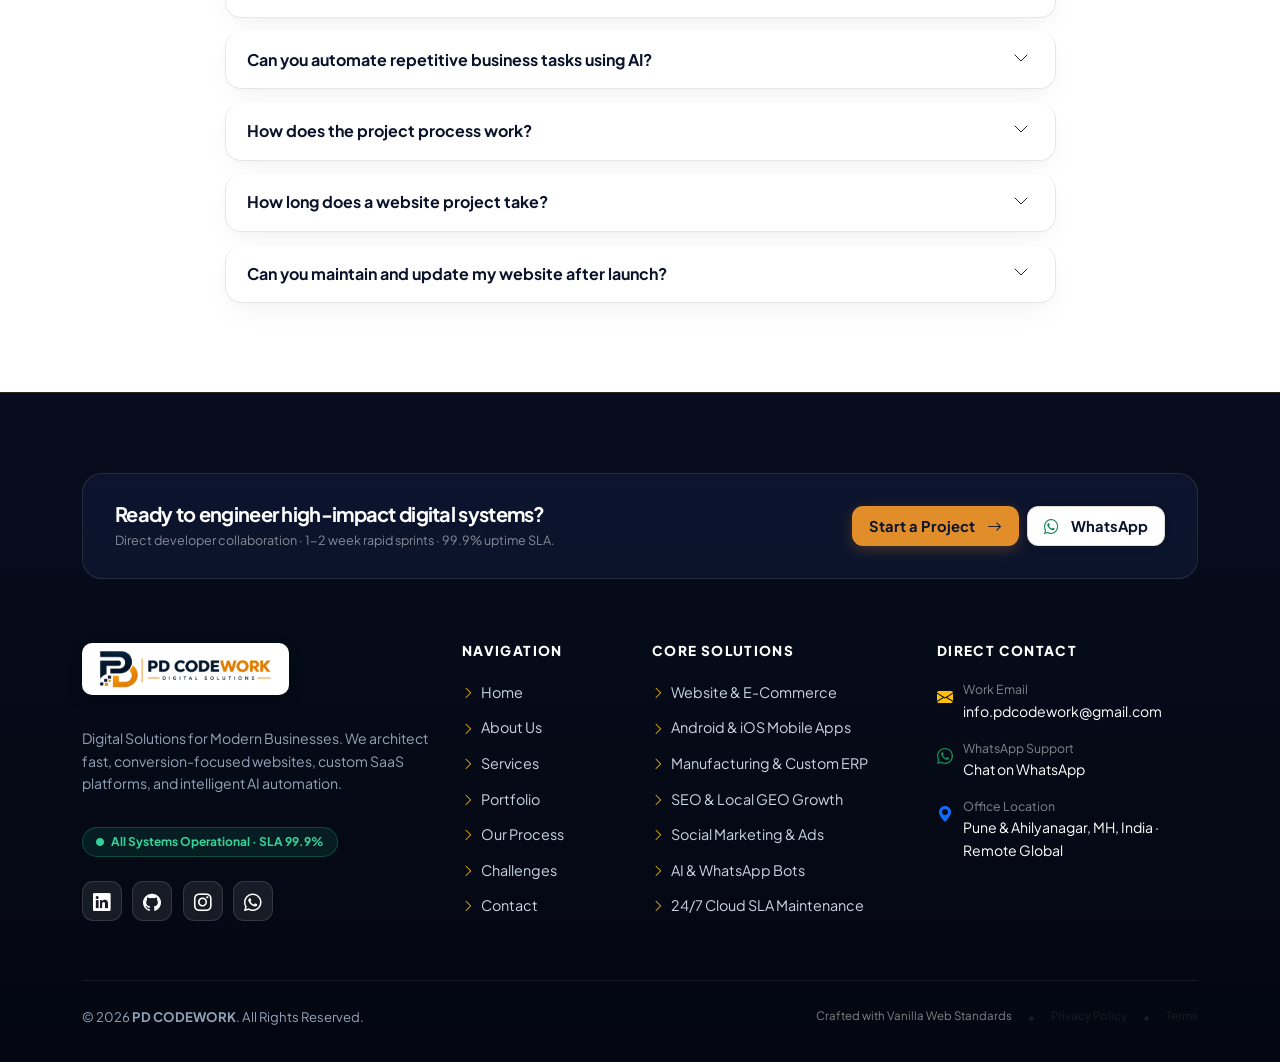
==== commit a155f1b9: "Comment out founder section left column in index.html" ====
--- a/index.html
+++ b/index.html
@@ -1524,7 +1524,7 @@
       <div class="row align-items-center g-5">
 
         <!-- Left Column: Authentic Founder Photo Frame -->
-        <div class="col-lg-5 reveal-item">
+        <!-- <div class="col-lg-5 reveal-item">
           <div class="founder-card-frame position-relative">
             <div class="founder-img-wrapper"
               style="border-radius: 24px; overflow: hidden; box-shadow: 0 20px 45px rgba(11, 19, 43, 0.15); border: 1px solid var(--border-cream); background: #FFFFFF;">
@@ -1532,7 +1532,6 @@
                 class="img-fluid w-100 d-block"
                 style="object-fit: cover; object-position: center top; max-height: 520px;" loading="lazy">
             </div>
-            <!-- Floating Verified Developer Badge -->
             <div
               class="founder-card-badge position-absolute bottom-0 start-50 translate-middle-x mb-3 bg-white px-4 py-2 rounded-pill shadow-lg border border-cream d-flex align-items-center gap-2"
               style="white-space: nowrap;">
@@ -1541,7 +1540,7 @@
               <span class="small fw-bold text-dark">100% Direct Developer Access</span>
             </div>
           </div>
-        </div>
+        </div> -->
 
         <!-- Right Column: Founder Story & Value Guarantee -->
         <!-- <div class="col-lg-7 reveal-item">
